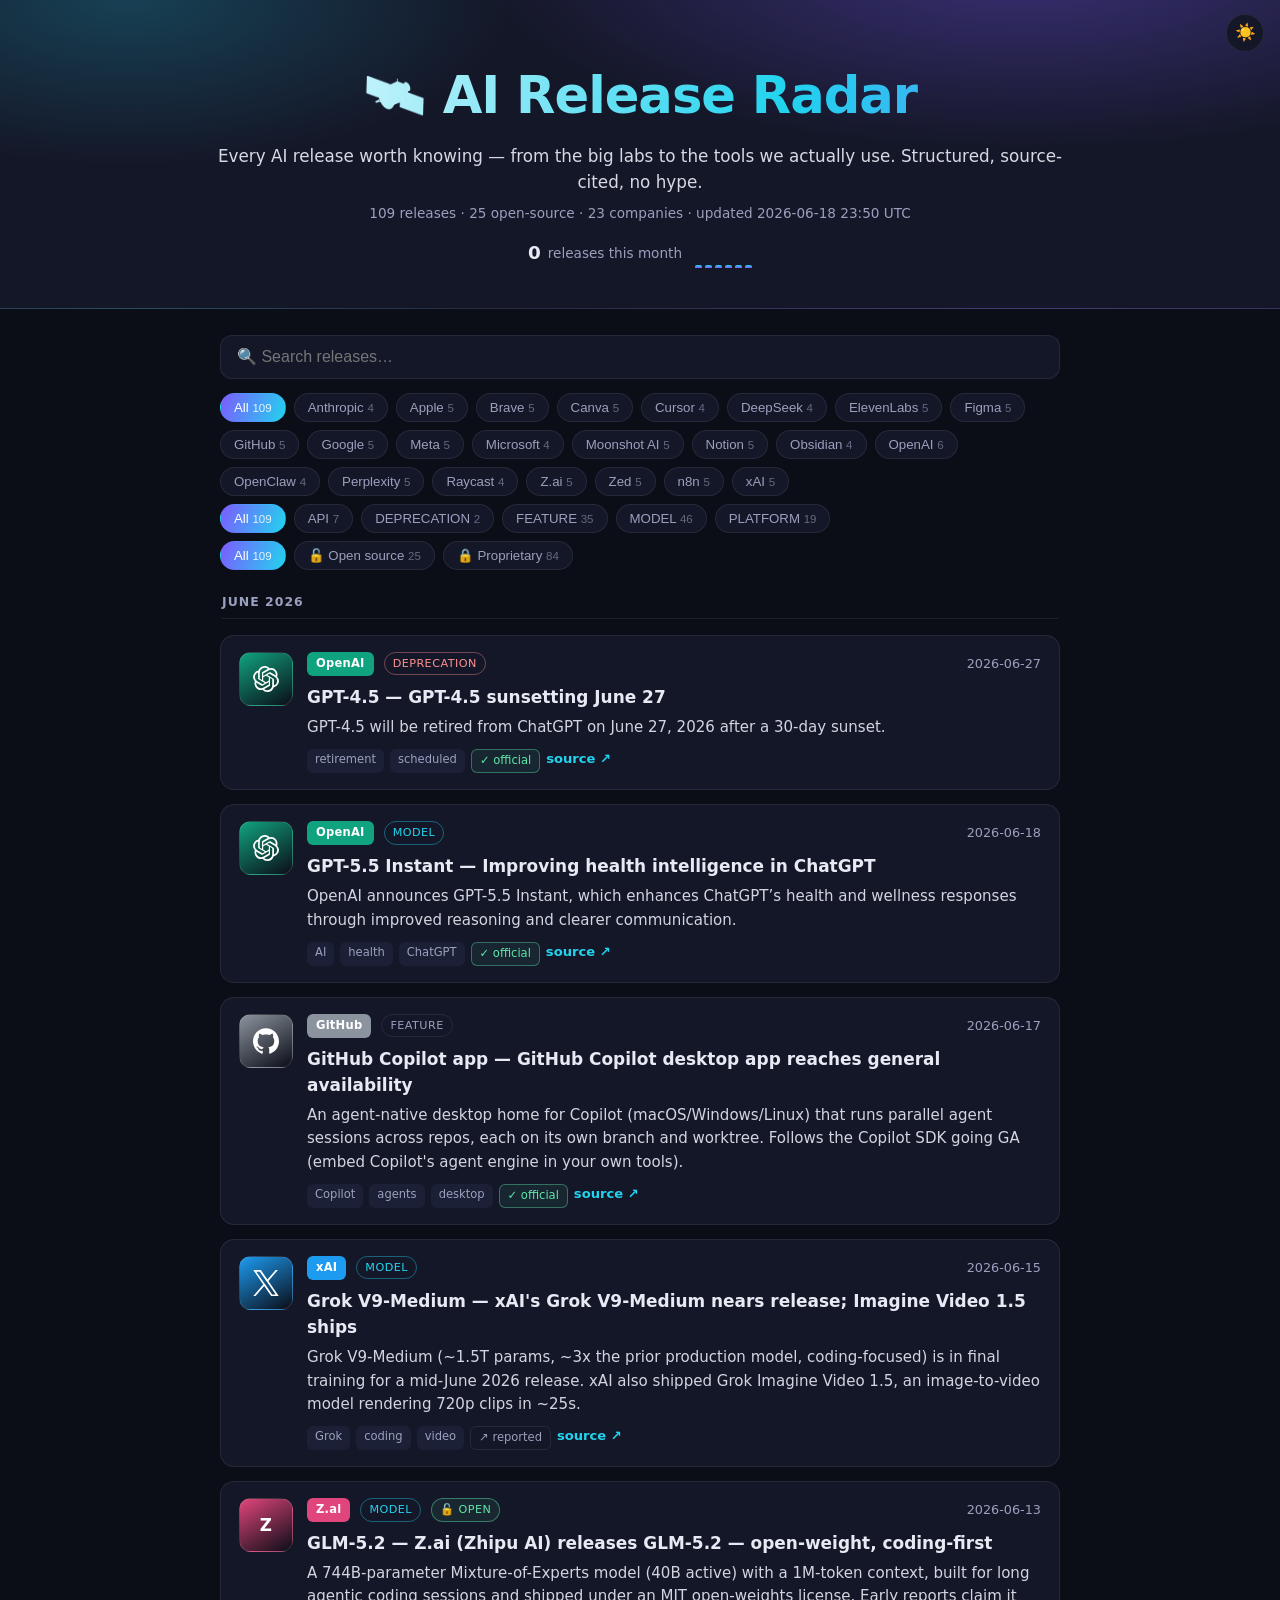
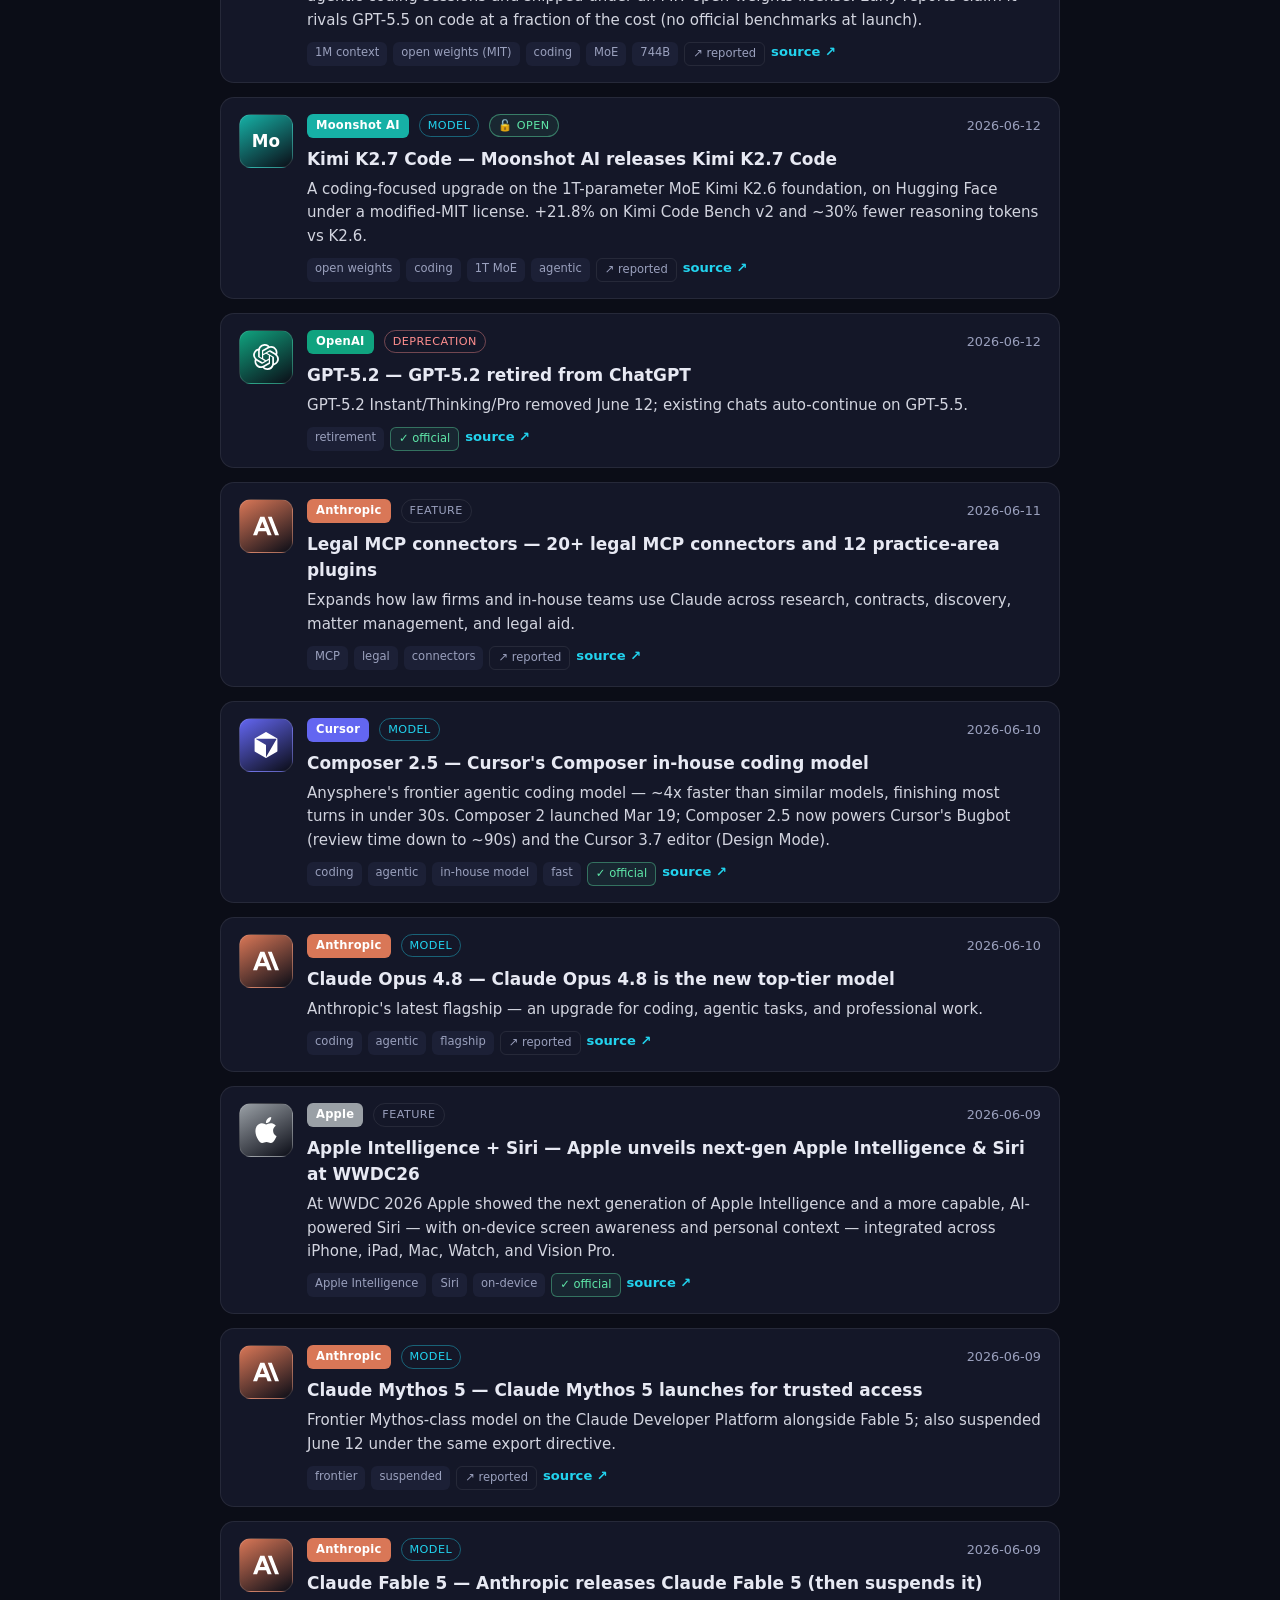
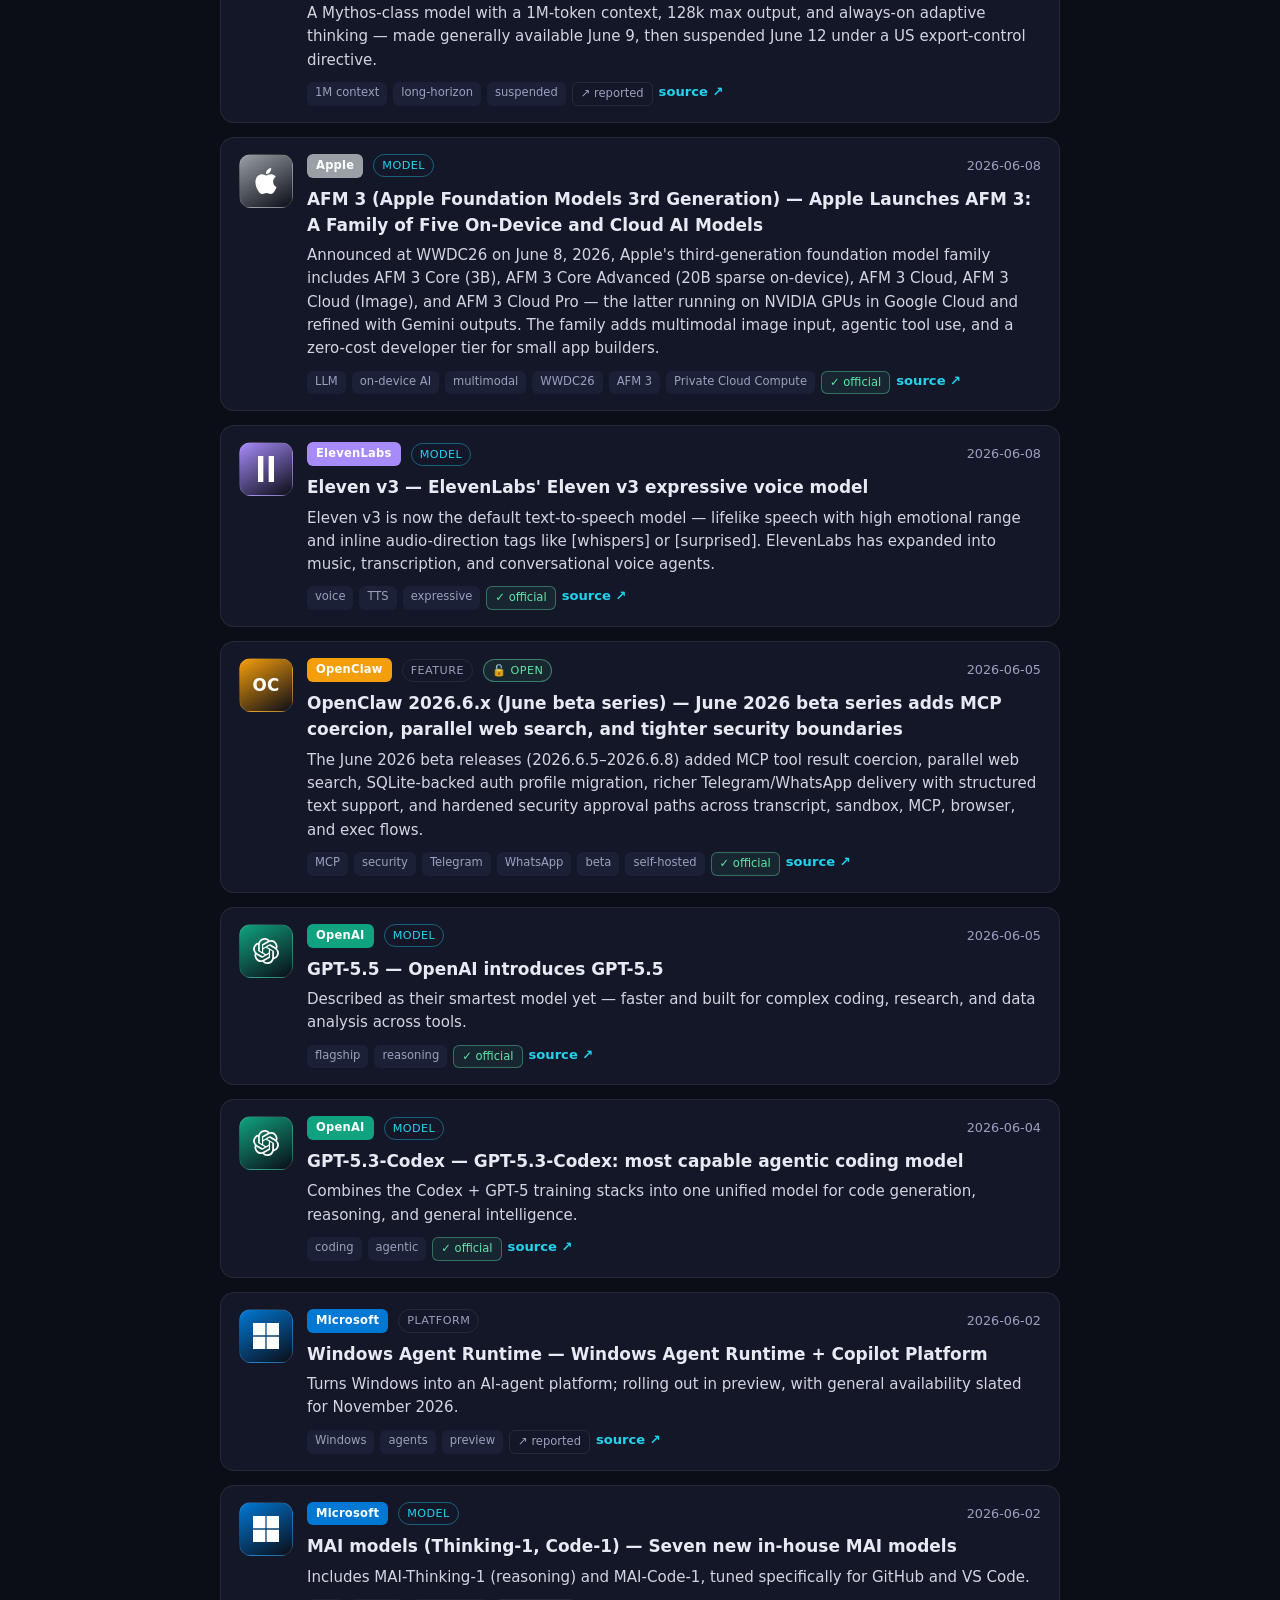
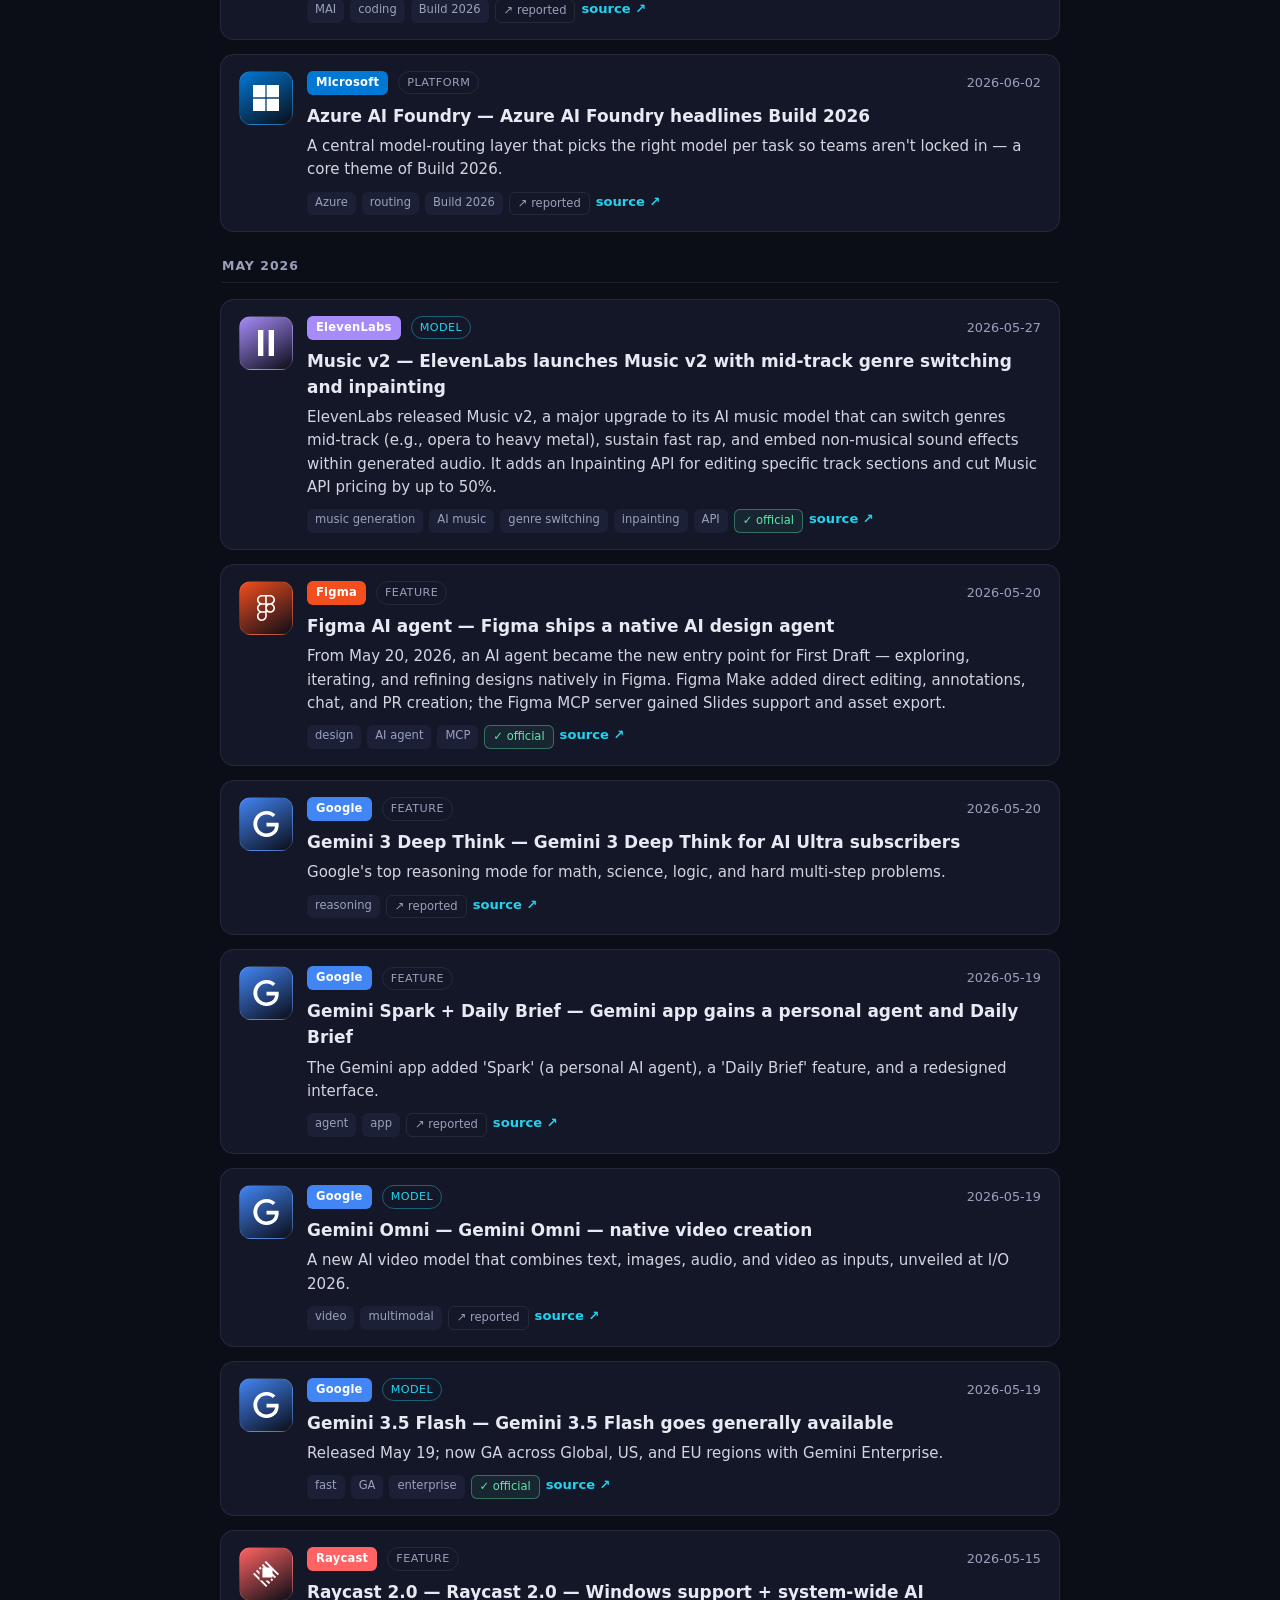
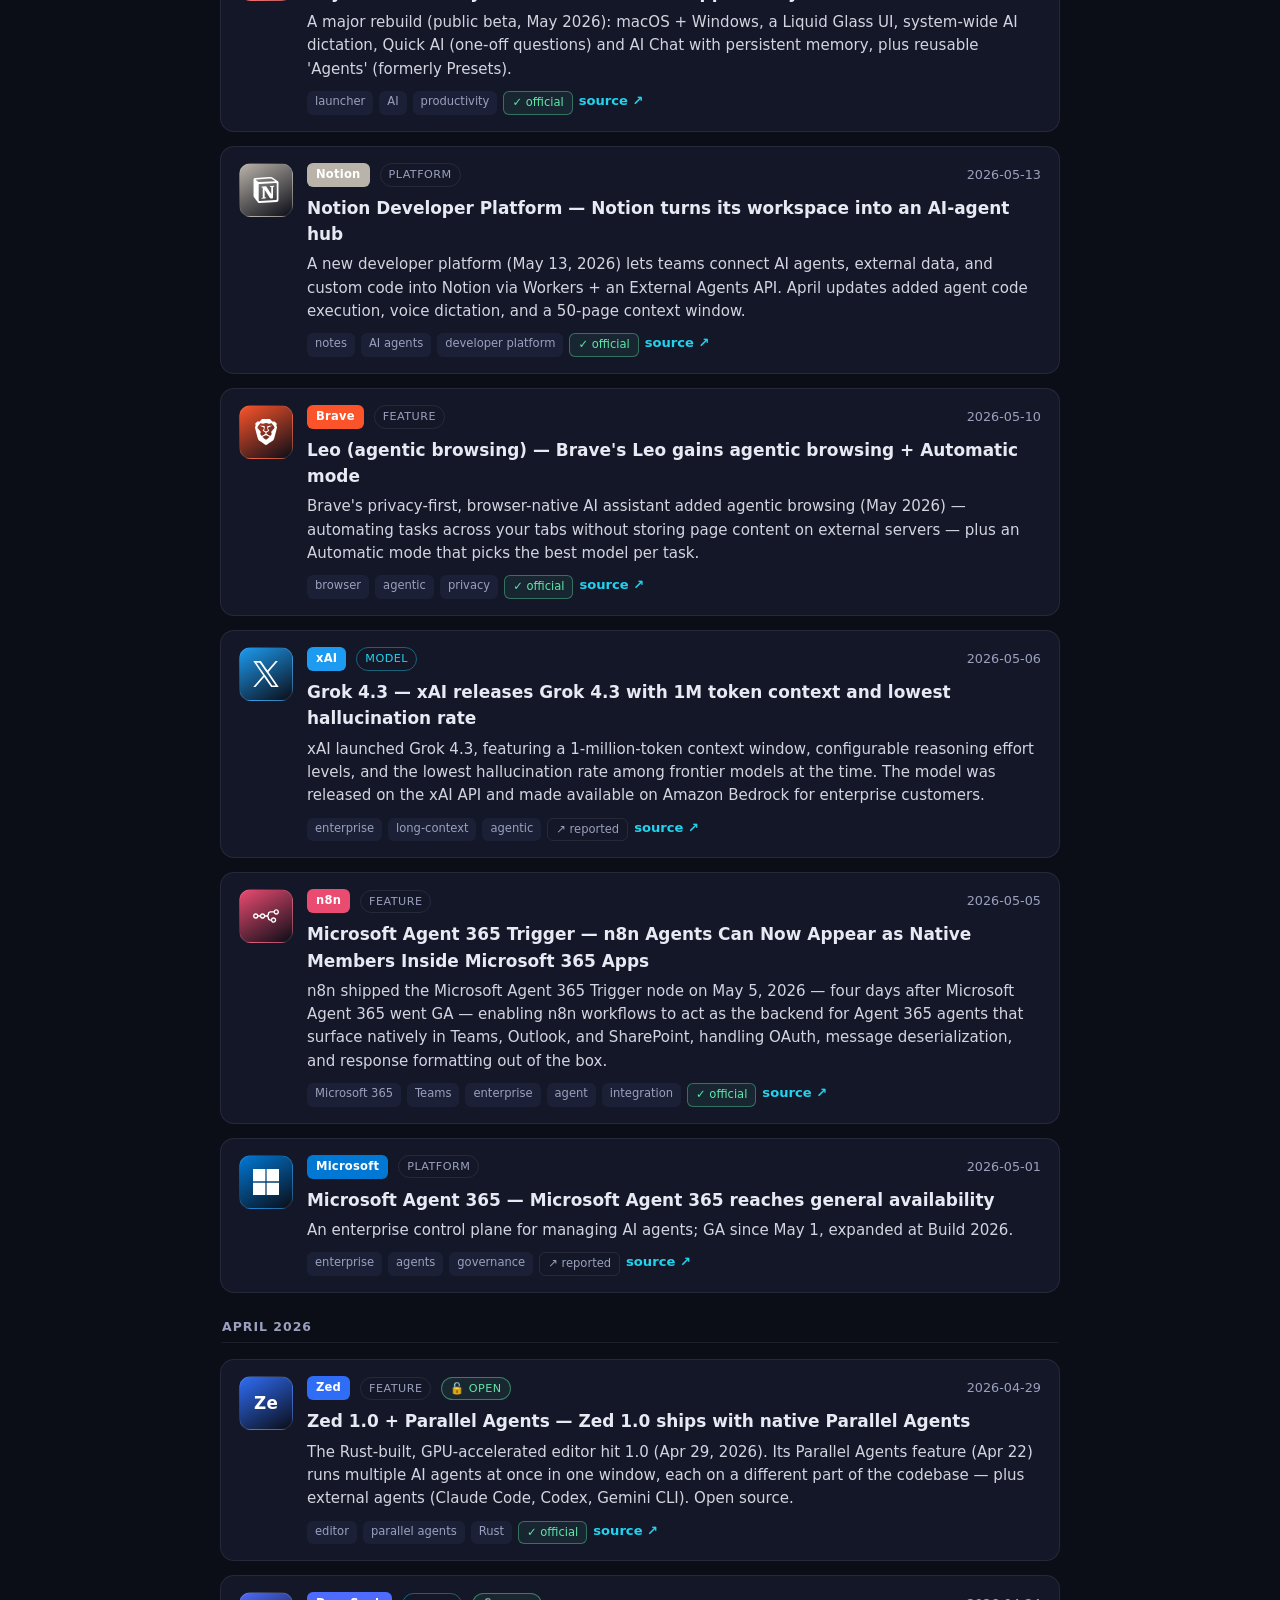
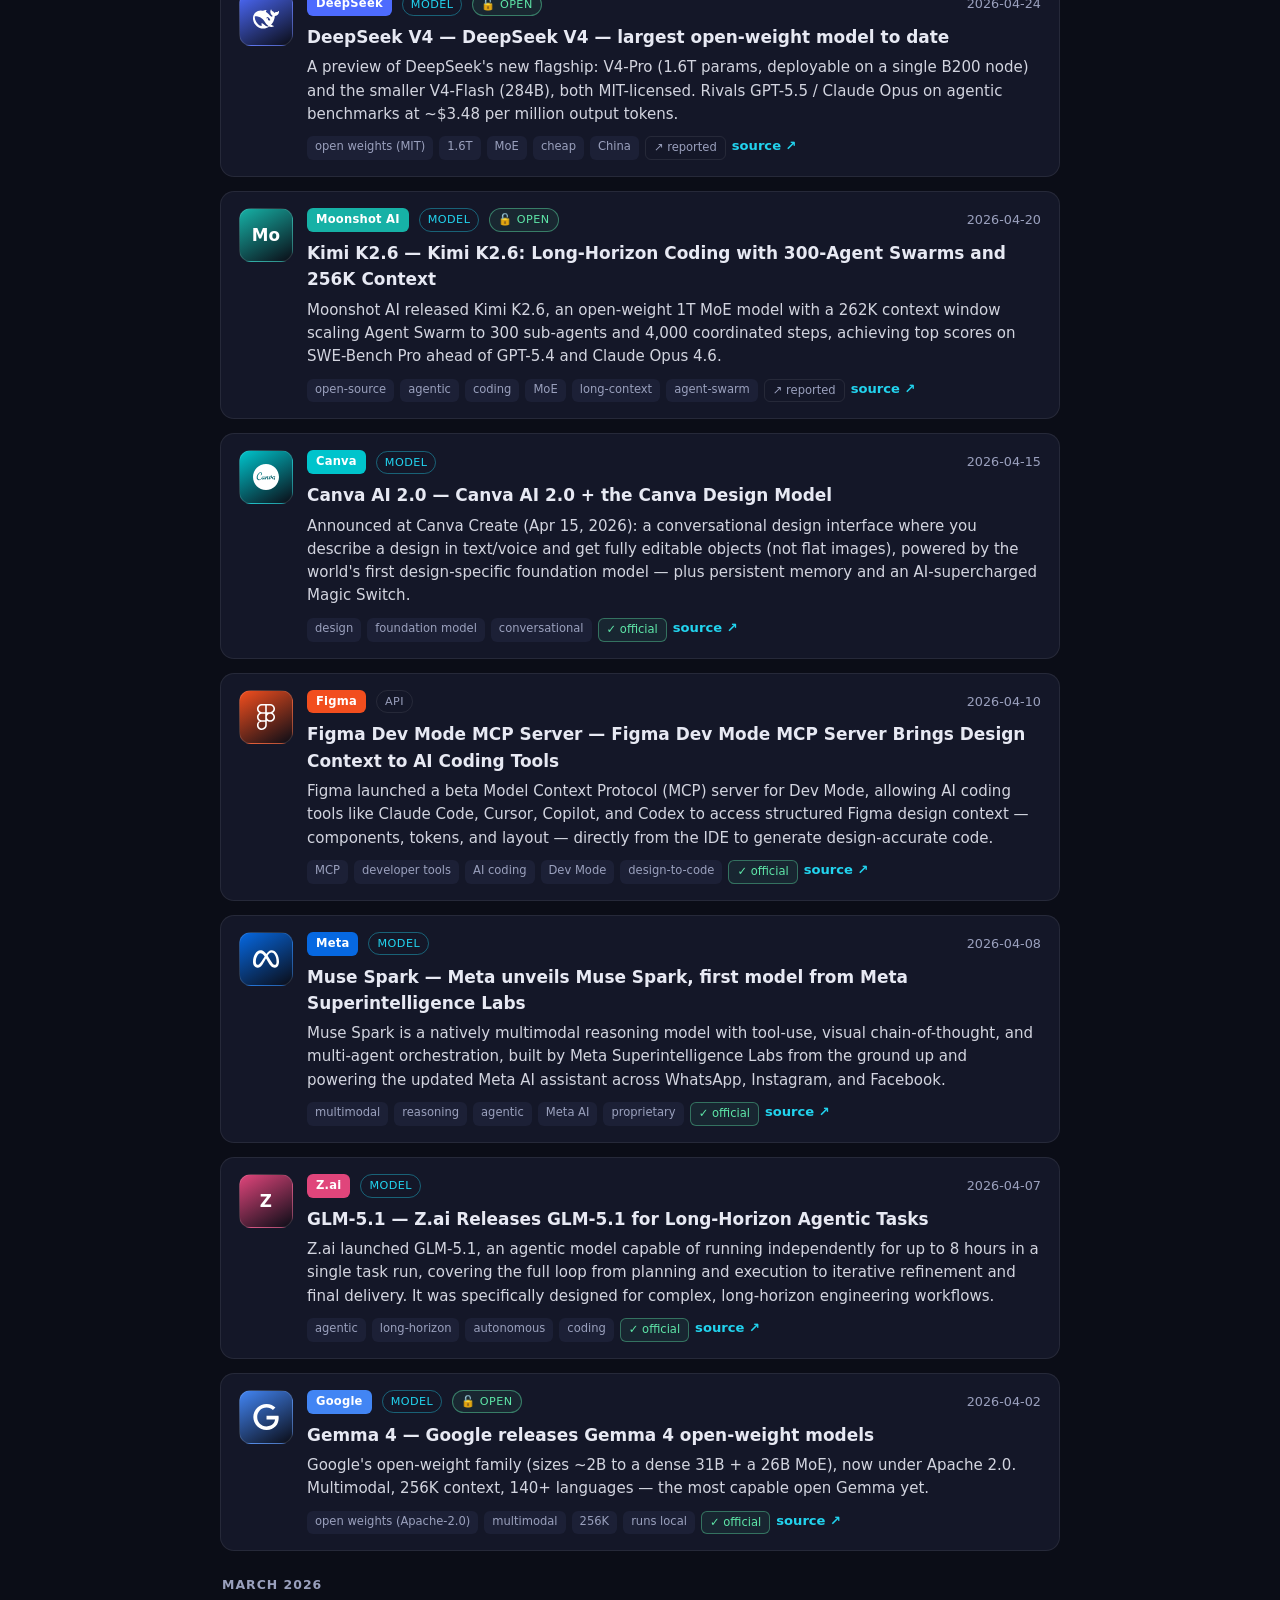
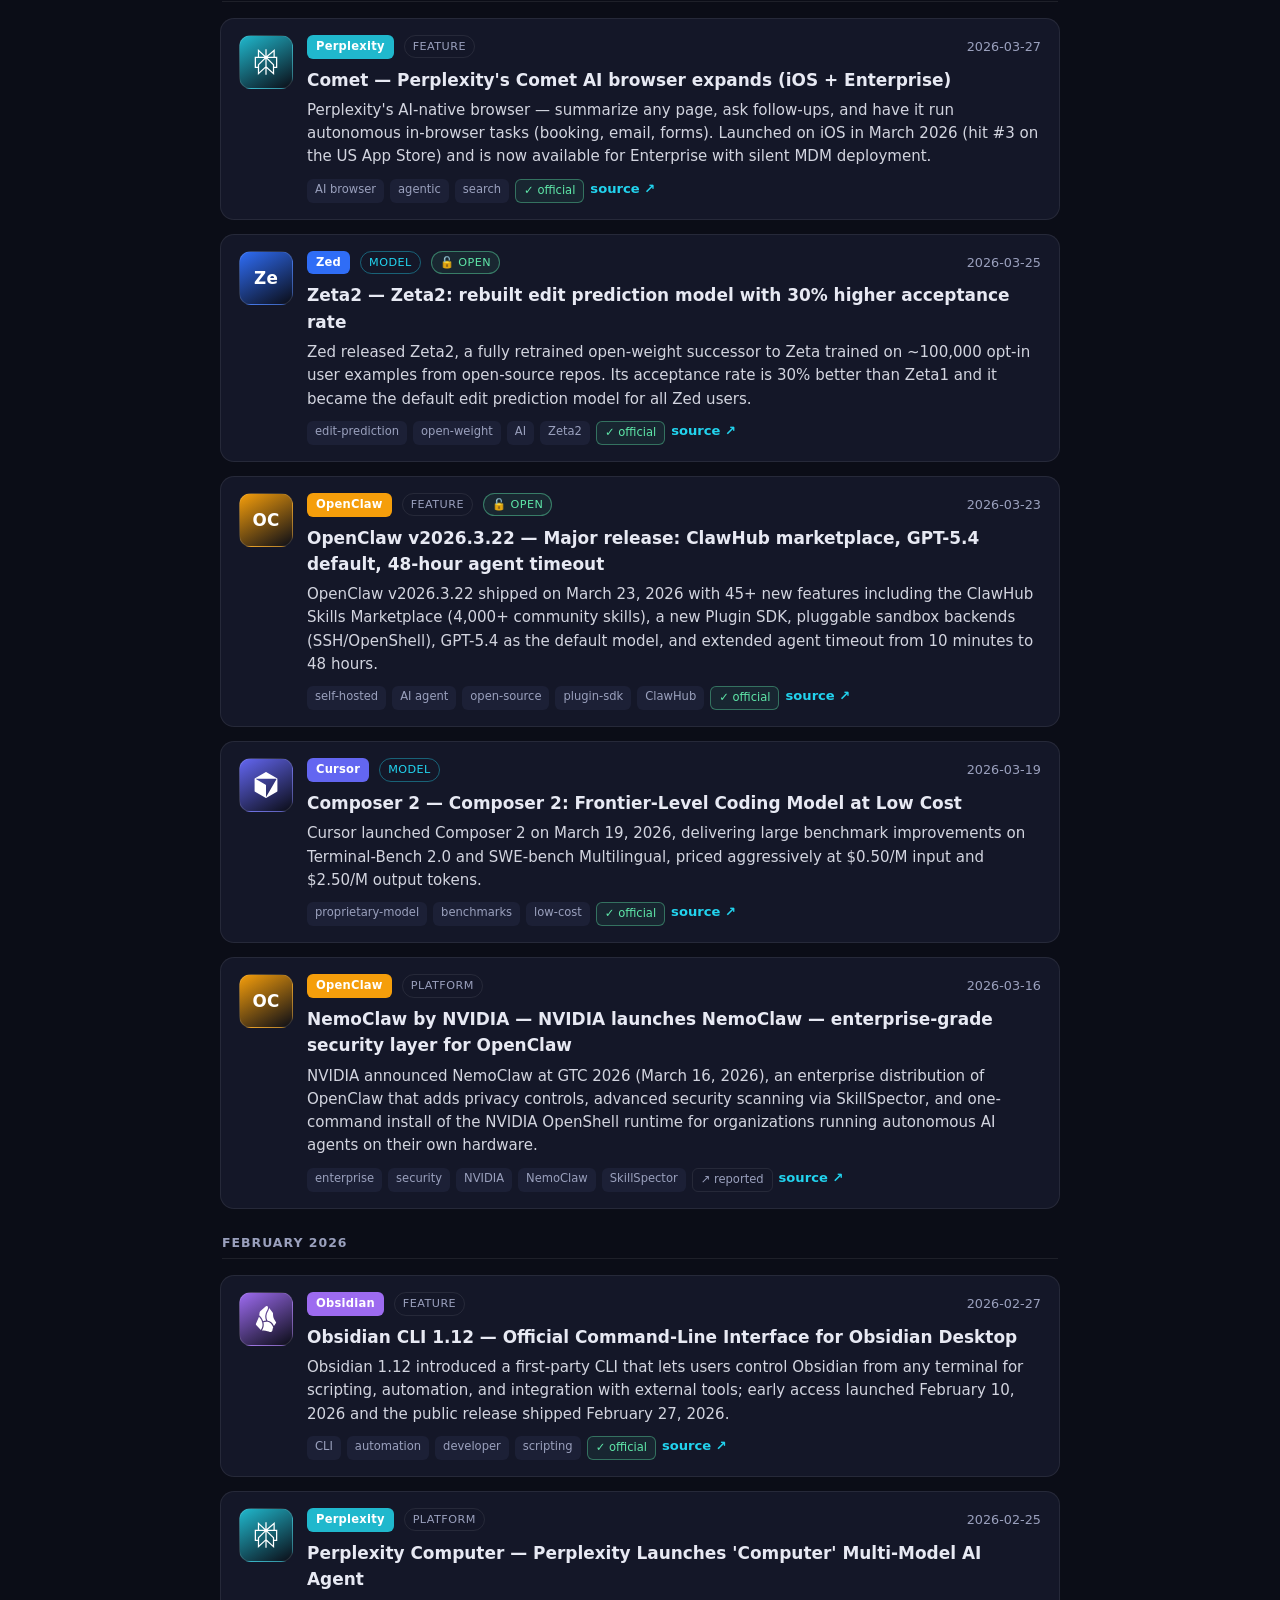
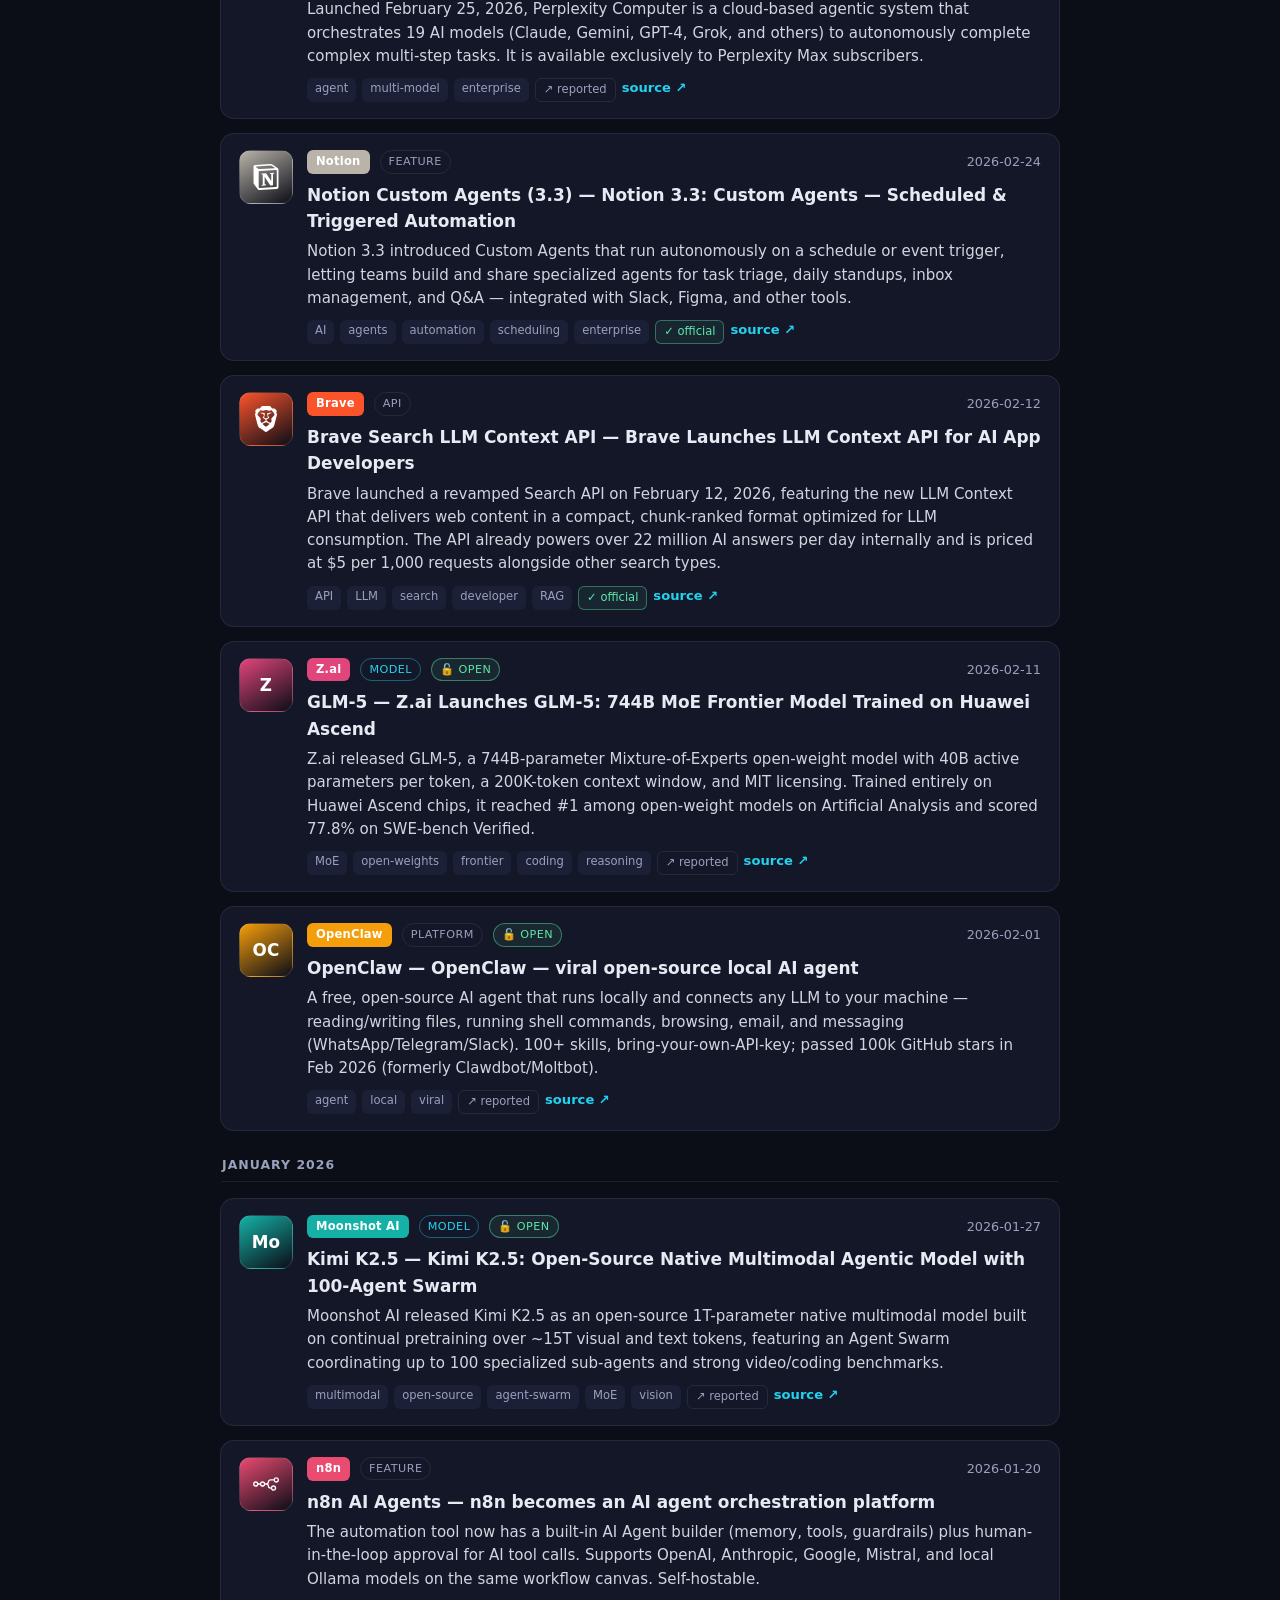
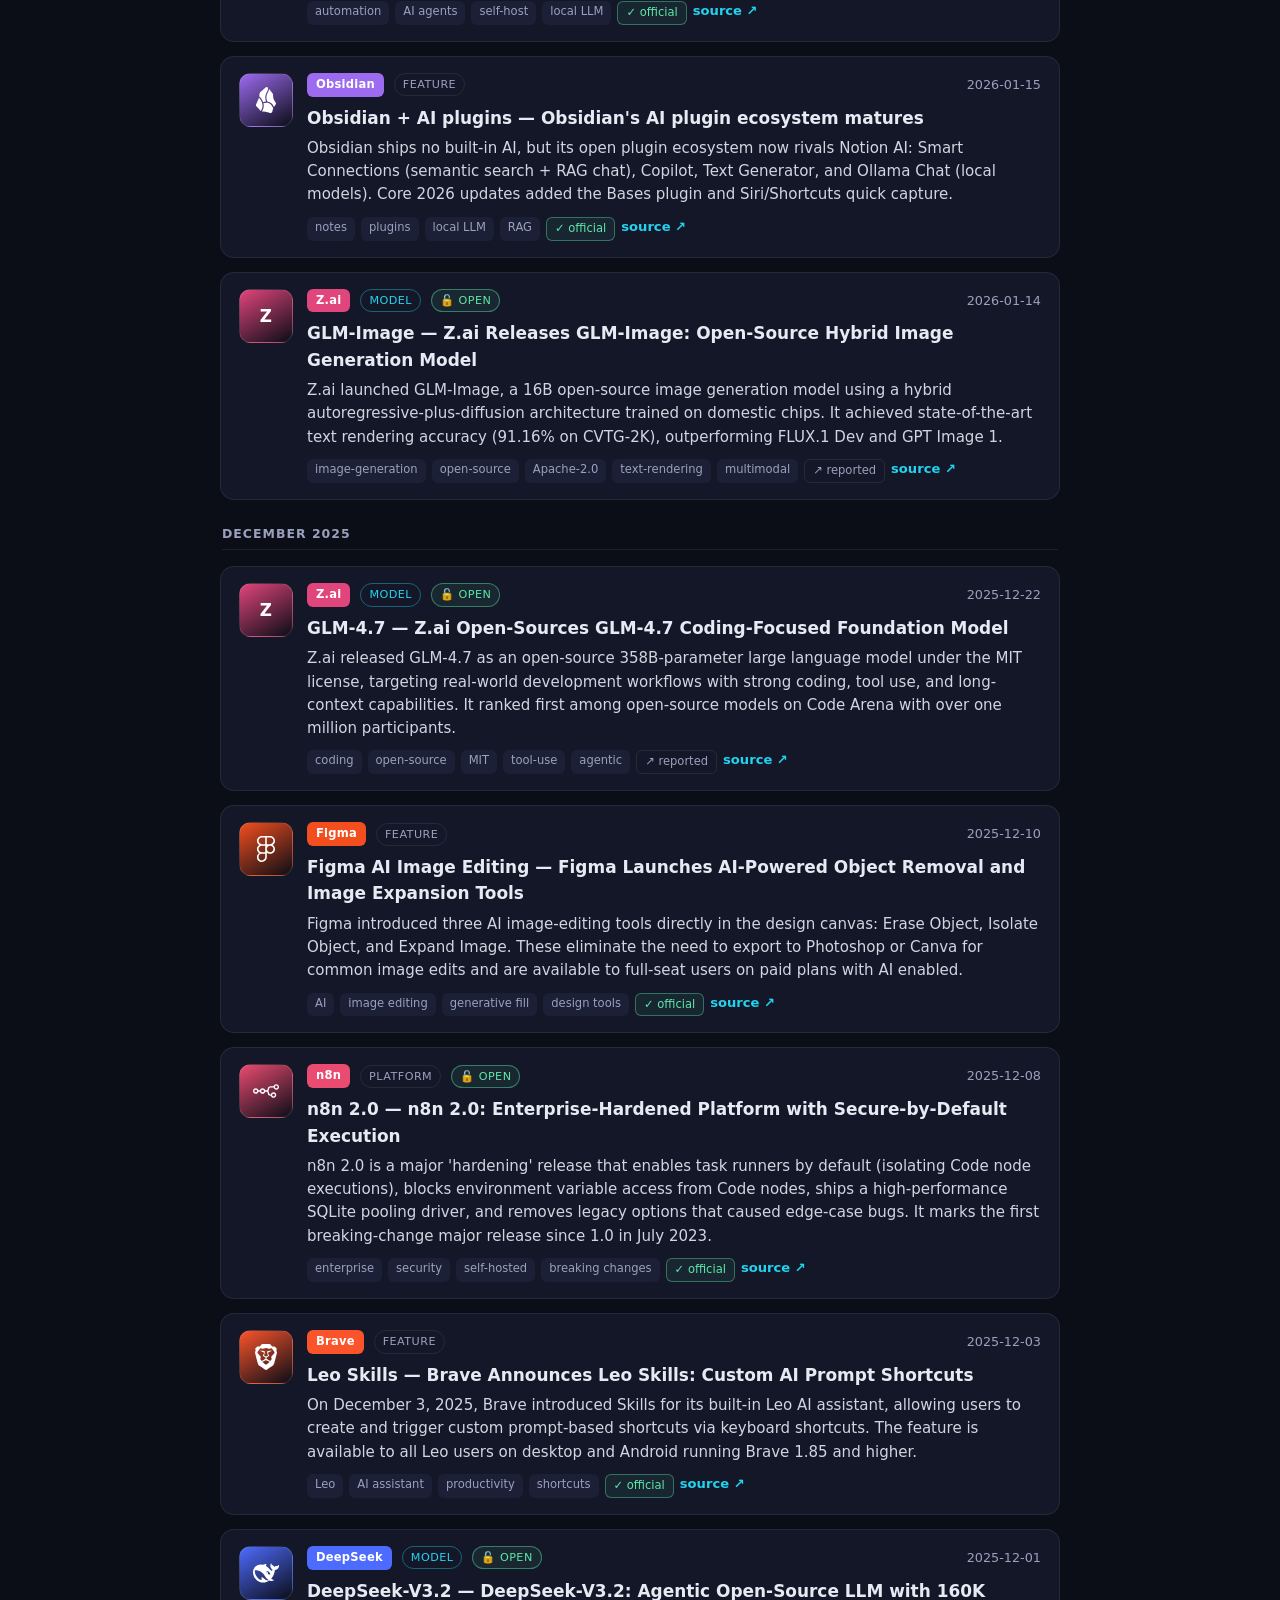
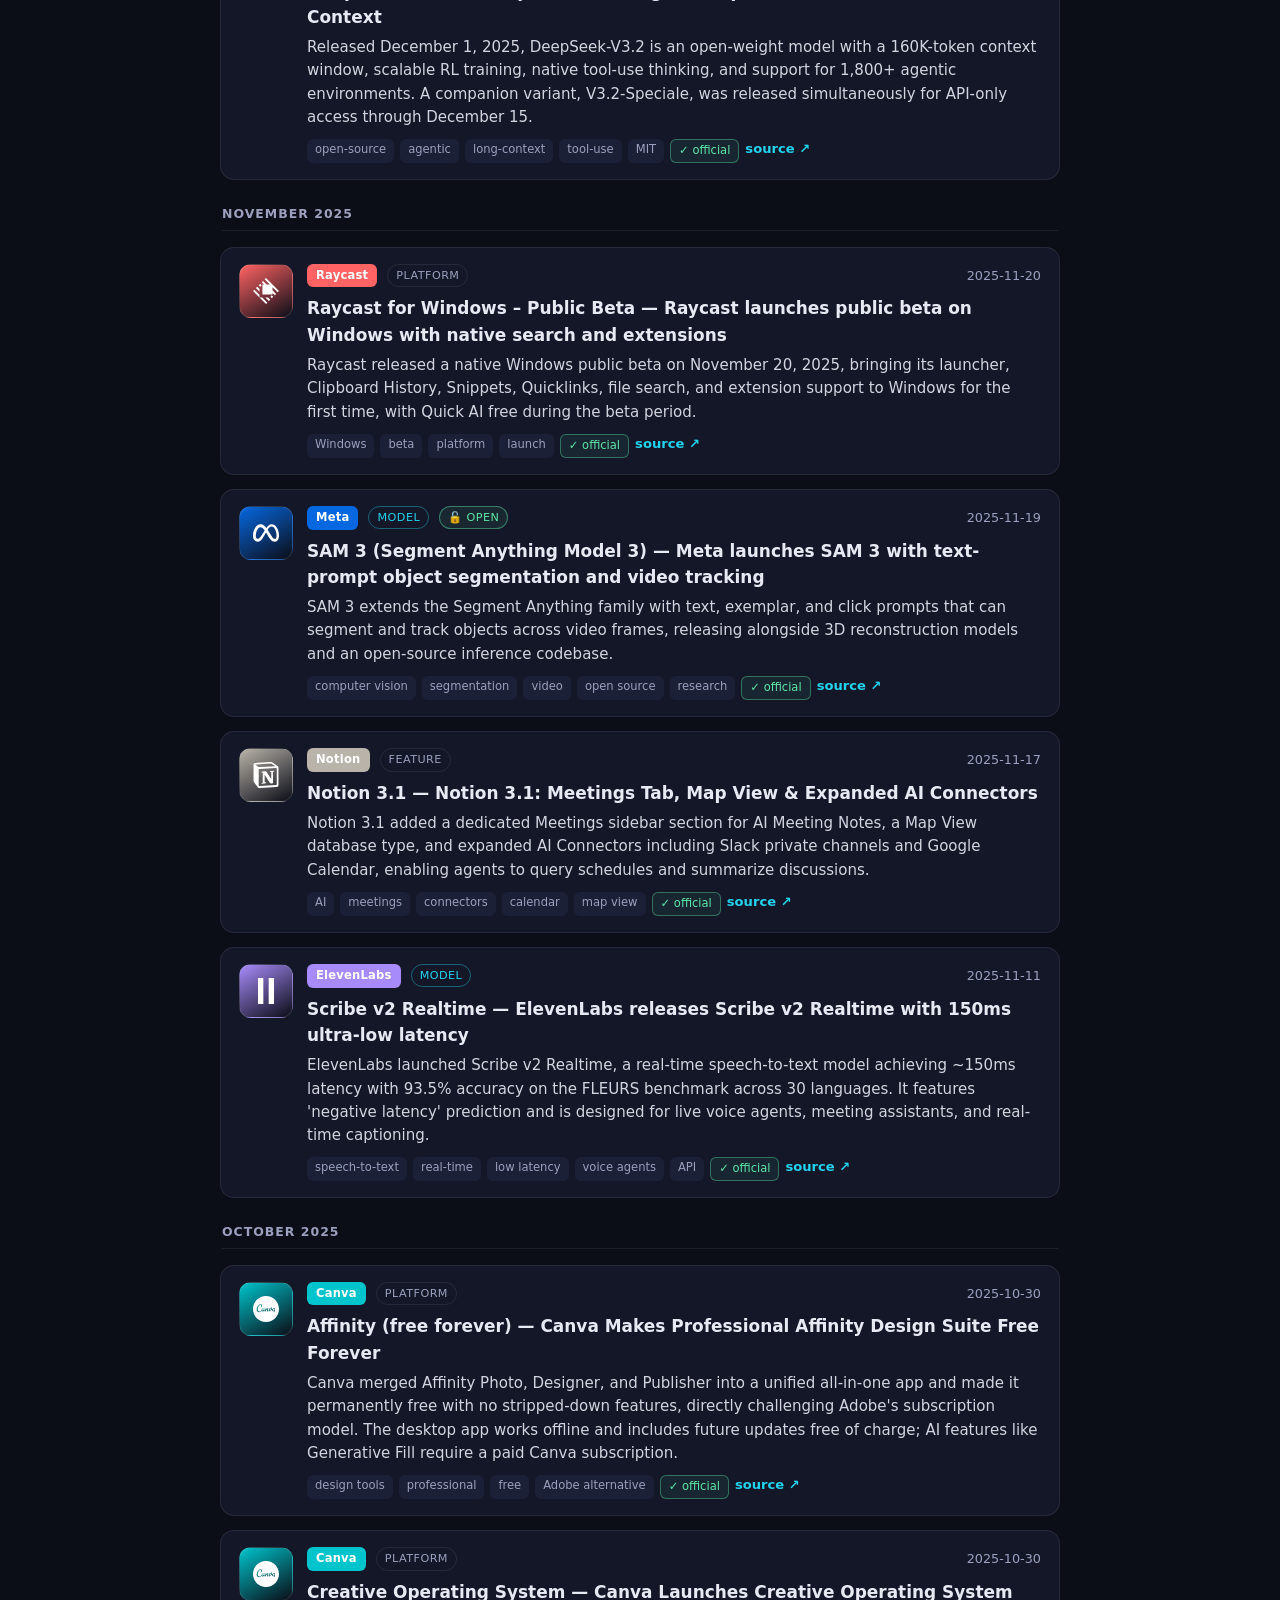
==== index.html @ 55a79f82 "Part 3 (polish): real logos, NEW badge, hero stat+sparkline, light/dark, mobile - Real company logos" ====
<!DOCTYPE html>
<html lang="en">
<head>
  <meta charset="UTF-8" />
  <meta name="viewport" content="width=device-width, initial-scale=1.0" />
  <title>AI Release Radar — every AI release worth knowing</title>
  <meta name="description" content="A structured, source-cited tracker of AI models, tools & apps we follow — from the big labs (Anthropic, OpenAI, Google) to the tools we use (Perplexity, Cursor, and more)." />
  <link rel="stylesheet" href="style.css" />
</head>
<body>
  <button id="theme-toggle" aria-label="Toggle light/dark">🌙</button>

  <header class="hero">
    <div class="hero-inner">
      <h1>🛰️ AI Release&nbsp;Radar</h1>
      <p class="tagline">Every AI release worth knowing — from the big labs to the tools we actually use. Structured, source-cited, no hype.</p>
      <p class="meta" id="meta">Loading…</p>
      <div class="hero-stats" id="hero-stats"></div>
    </div>
  </header>

  <main>
    <section class="controls">
      <input id="search" type="search" placeholder="🔍 Search releases…" autocomplete="off" />
      <div class="filter-row" id="company-filters"></div>
      <div class="filter-row" id="type-filters"></div>
      <div class="filter-row" id="access-filters"></div>
    </section>

    <section id="feed" class="feed"></section>
    <p id="empty" class="empty" hidden>No releases match your filters.</p>
  </main>

  <footer>
    <p>Built by <b>Khoa Nguyen</b>, paired with Claude 💙 · <a class="source" href="rss.xml">📡 RSS</a> · data updates via the radar pipeline</p>
  </footer>

  <script src="app.js"></script>
</body>
</html>
---- style.css ----
:root {
  --bg: #0b0d17;
  --panel: #141728;
  --panel-2: #1c2036;
  --text: #e7e9f3;
  --muted: #9aa0bd;
  --accent: #7c5cff;
  --accent-2: #22d3ee;
  --border: rgba(255, 255, 255, 0.08);
}

* { box-sizing: border-box; }

body {
  margin: 0;
  background: var(--bg);
  color: var(--text);
  font-family: "Inter", system-ui, -apple-system, Segoe UI, Roboto, sans-serif;
  line-height: 1.55;
}

/* ---------- hero ---------- */
.hero {
  background:
    radial-gradient(900px 300px at 80% -10%, rgba(124, 92, 255, 0.35), transparent 60%),
    radial-gradient(700px 300px at 10% 0%, rgba(34, 211, 238, 0.22), transparent 55%),
    var(--panel);
  border-bottom: 1px solid var(--border);
  padding: 56px 20px 40px;
  text-align: center;
}
.hero-inner { max-width: 880px; margin: 0 auto; }
.hero h1 {
  margin: 0 0 8px;
  font-size: clamp(2.1rem, 5vw, 3.2rem);
  font-weight: 800;
  letter-spacing: -0.02em;
  background: linear-gradient(100deg, #fff, var(--accent-2), var(--accent), #fff);
  background-size: 200% auto;
  -webkit-background-clip: text; background-clip: text; -webkit-text-fill-color: transparent;
  animation: sheen 6s linear infinite;
}
@keyframes sheen { to { background-position: 200% center; } }
.tagline { color: var(--text); font-size: 1.05rem; margin: 0 0 6px; opacity: 0.92; }
.meta { color: var(--muted); font-size: 0.85rem; margin: 8px 0 0; }

main { max-width: 880px; margin: 0 auto; padding: 26px 20px 60px; }

/* ---------- controls ---------- */
.controls { margin-bottom: 22px; }
#search {
  width: 100%;
  padding: 12px 16px;
  background: var(--panel);
  border: 1px solid var(--border);
  border-radius: 12px;
  color: var(--text);
  font-size: 1rem;
  margin-bottom: 14px;
}
#search:focus { outline: none; border-color: var(--accent); }
.filter-row { display: flex; flex-wrap: wrap; gap: 8px; margin-bottom: 8px; }

.chip {
  padding: 6px 13px;
  border-radius: 999px;
  border: 1px solid var(--border);
  background: var(--panel);
  color: var(--muted);
  font-size: 0.83rem;
  cursor: pointer;
  transition: all 0.15s ease;
  user-select: none;
}
.chip:hover { color: var(--text); border-color: var(--accent); }
.chip.active { background: linear-gradient(110deg, var(--accent), var(--accent-2)); color: #fff; border-color: transparent; }
.chip .cc { opacity: 0.6; font-size: 0.72rem; font-variant-numeric: tabular-nums; }
.chip.active .cc { opacity: 0.85; }

/* month timeline headers */
.month-header {
  font-size: 0.78rem;
  font-weight: 700;
  text-transform: uppercase;
  letter-spacing: 0.08em;
  color: var(--muted);
  margin: 10px 2px 2px;
  padding-bottom: 6px;
  border-bottom: 1px solid var(--border);
}
.month-header:first-child { margin-top: 0; }

/* ---------- feed ---------- */
.feed { display: flex; flex-direction: column; gap: 14px; }
.card {
  display: flex;
  gap: 14px;
  align-items: flex-start;
  background: var(--panel);
  border: 1px solid var(--border);
  border-radius: 14px;
  padding: 16px 18px;
  transition: transform 0.18s ease, border-color 0.18s ease;
  animation: rise 0.4s ease both;
}
.card:hover { transform: translateY(-2px); border-color: rgba(124, 92, 255, 0.5); }
@keyframes rise { from { opacity: 0; transform: translateY(10px); } to { opacity: 1; transform: none; } }

/* branded thumbnail tile (monogram by default; real image layered on top) */
.thumb {
  position: relative;
  flex: 0 0 54px;
  width: 54px;
  height: 54px;
  border-radius: 12px;
  overflow: hidden;
  display: flex;
  align-items: center;
  justify-content: center;
  background: linear-gradient(150deg, var(--c, var(--accent)), #0b0d17);
  border: 1px solid rgba(255, 255, 255, 0.12);
}
.thumb .mono { color: #fff; font-weight: 800; font-size: 1.05rem; letter-spacing: 0.01em; }
.thumb .logo {
  position: absolute; inset: 0; background: #fff;
  -webkit-mask-repeat: no-repeat; mask-repeat: no-repeat;
  -webkit-mask-position: center; mask-position: center;
  -webkit-mask-size: 50%; mask-size: 50%;
}
.thumb img { position: absolute; inset: 0; width: 100%; height: 100%; object-fit: contain; background: #fff; padding: 6px; }
.card-body { flex: 1; min-width: 0; }

.card-top { display: flex; align-items: center; gap: 10px; flex-wrap: wrap; margin-bottom: 8px; }
.badge {
  font-size: 0.72rem; font-weight: 700; padding: 3px 9px; border-radius: 6px;
  color: #fff; letter-spacing: 0.02em;
}
.type-pill {
  font-size: 0.7rem; padding: 2px 8px; border-radius: 999px;
  border: 1px solid var(--border); color: var(--muted); text-transform: uppercase; letter-spacing: 0.04em;
}
.type-deprecation { color: #ff8f8f; border-color: rgba(255, 143, 143, 0.4); }
.type-model { color: var(--accent-2); border-color: rgba(34, 211, 238, 0.4); }
.os-pill { color: #5ee6a8; border-color: rgba(94, 230, 168, 0.45); background: rgba(94, 230, 168, 0.08); }
.date { margin-left: auto; color: var(--muted); font-size: 0.8rem; font-variant-numeric: tabular-nums; }

.card h3 { margin: 2px 0 6px; font-size: 1.06rem; }
.card p { margin: 0 0 10px; color: var(--text); opacity: 0.9; font-size: 0.94rem; }
.tags { display: flex; flex-wrap: wrap; gap: 6px; }
.tag { font-size: 0.72rem; color: var(--muted); background: var(--panel-2); padding: 2px 8px; border-radius: 6px; }
.trust { font-size: 0.72rem; padding: 2px 8px; border-radius: 6px; border: 1px solid var(--border); cursor: help; }
.trust.official { color: #5ee6a8; border-color: rgba(94, 230, 168, 0.4); background: rgba(94, 230, 168, 0.07); }
.trust.reported { color: var(--muted); }
.source { color: var(--accent-2); text-decoration: none; font-size: 0.82rem; font-weight: 600; }
.source:hover { text-decoration: underline; }

.empty { text-align: center; color: var(--muted); padding: 40px; }

footer { border-top: 1px solid var(--border); padding: 24px 20px; text-align: center; color: var(--muted); font-size: 0.85rem; }

/* NEW badge */
.new-badge {
  font-size: 0.66rem; font-weight: 800; letter-spacing: 0.03em; color: #fff;
  padding: 2px 7px; border-radius: 999px;
  background: linear-gradient(110deg, #ff7eb3, #ff6a88);
}

/* hero stat + sparkline */
.hero-stats { margin-top: 14px; color: var(--muted); font-size: 0.85rem; display: inline-flex; align-items: center; gap: 7px; }
.hero-stats .stat-num { color: var(--text); font-weight: 800; font-size: 1.15rem; }
.spark { display: inline-flex; align-items: flex-end; gap: 3px; height: 30px; margin-left: 6px; }
.spark .bar { width: 7px; border-radius: 2px 2px 0 0; background: linear-gradient(var(--accent-2), var(--accent)); }

/* theme toggle */
#theme-toggle {
  position: fixed; top: 14px; right: 16px; z-index: 50;
  width: 38px; height: 38px; border-radius: 50%;
  border: 1px solid var(--border); background: var(--panel); color: var(--text);
  font-size: 1.05rem; line-height: 1; cursor: pointer; transition: border-color 0.15s ease;
}
#theme-toggle:hover { border-color: var(--accent); }

/* light theme */
body.light {
  --bg: #f5f7fc;
  --panel: #ffffff;
  --panel-2: #eef1f8;
  --text: #1a1d2b;
  --muted: #5b6276;
  --border: rgba(0, 0, 0, 0.10);
}
body.light .tag { background: #eef1f8; }

/* mobile polish */
@media (max-width: 560px) {
  .hero { padding: 42px 16px 26px; }
  main { padding: 18px 14px 50px; }
  .card { padding: 13px 14px; gap: 11px; }
  .thumb { flex: 0 0 46px; width: 46px; height: 46px; }
  .card h3 { font-size: 1rem; }
  .card p { font-size: 0.9rem; }
  #theme-toggle { top: 10px; right: 10px; width: 34px; height: 34px; }
  .hero-stats { font-size: 0.8rem; }
}
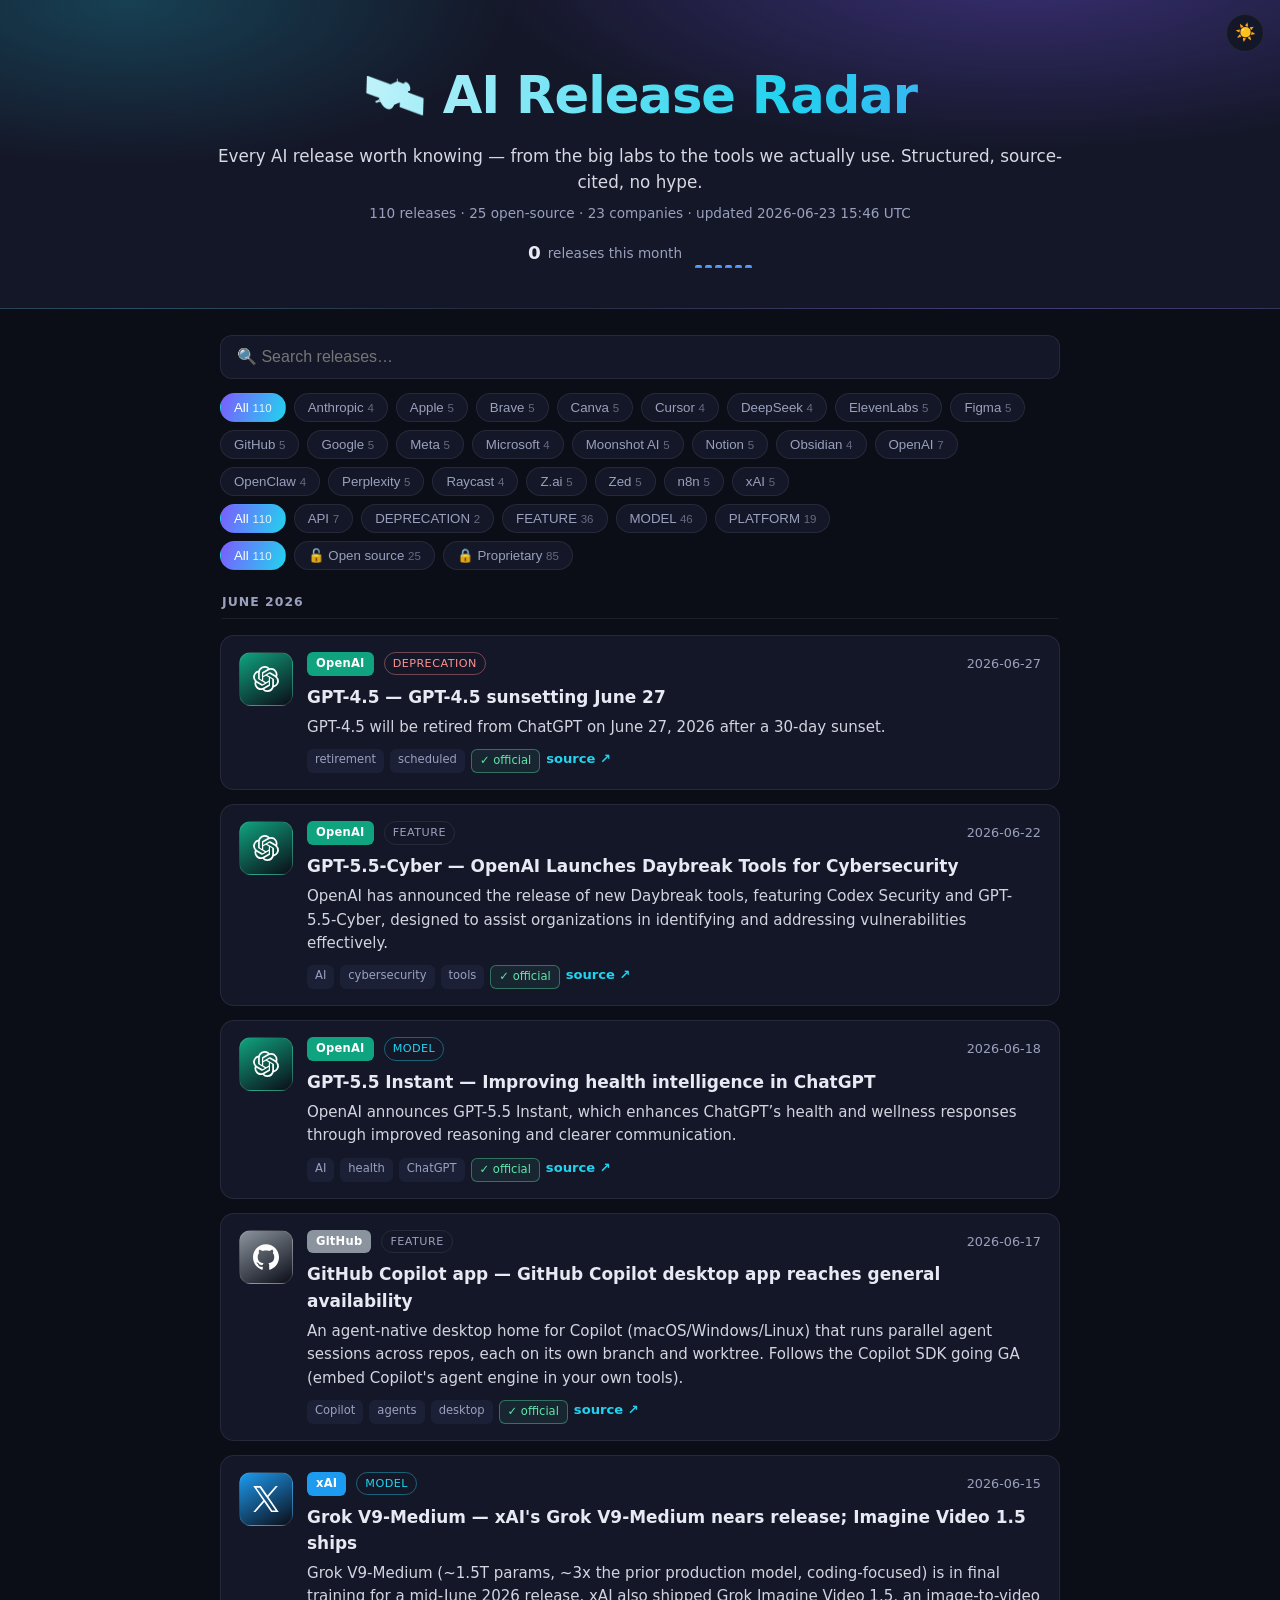
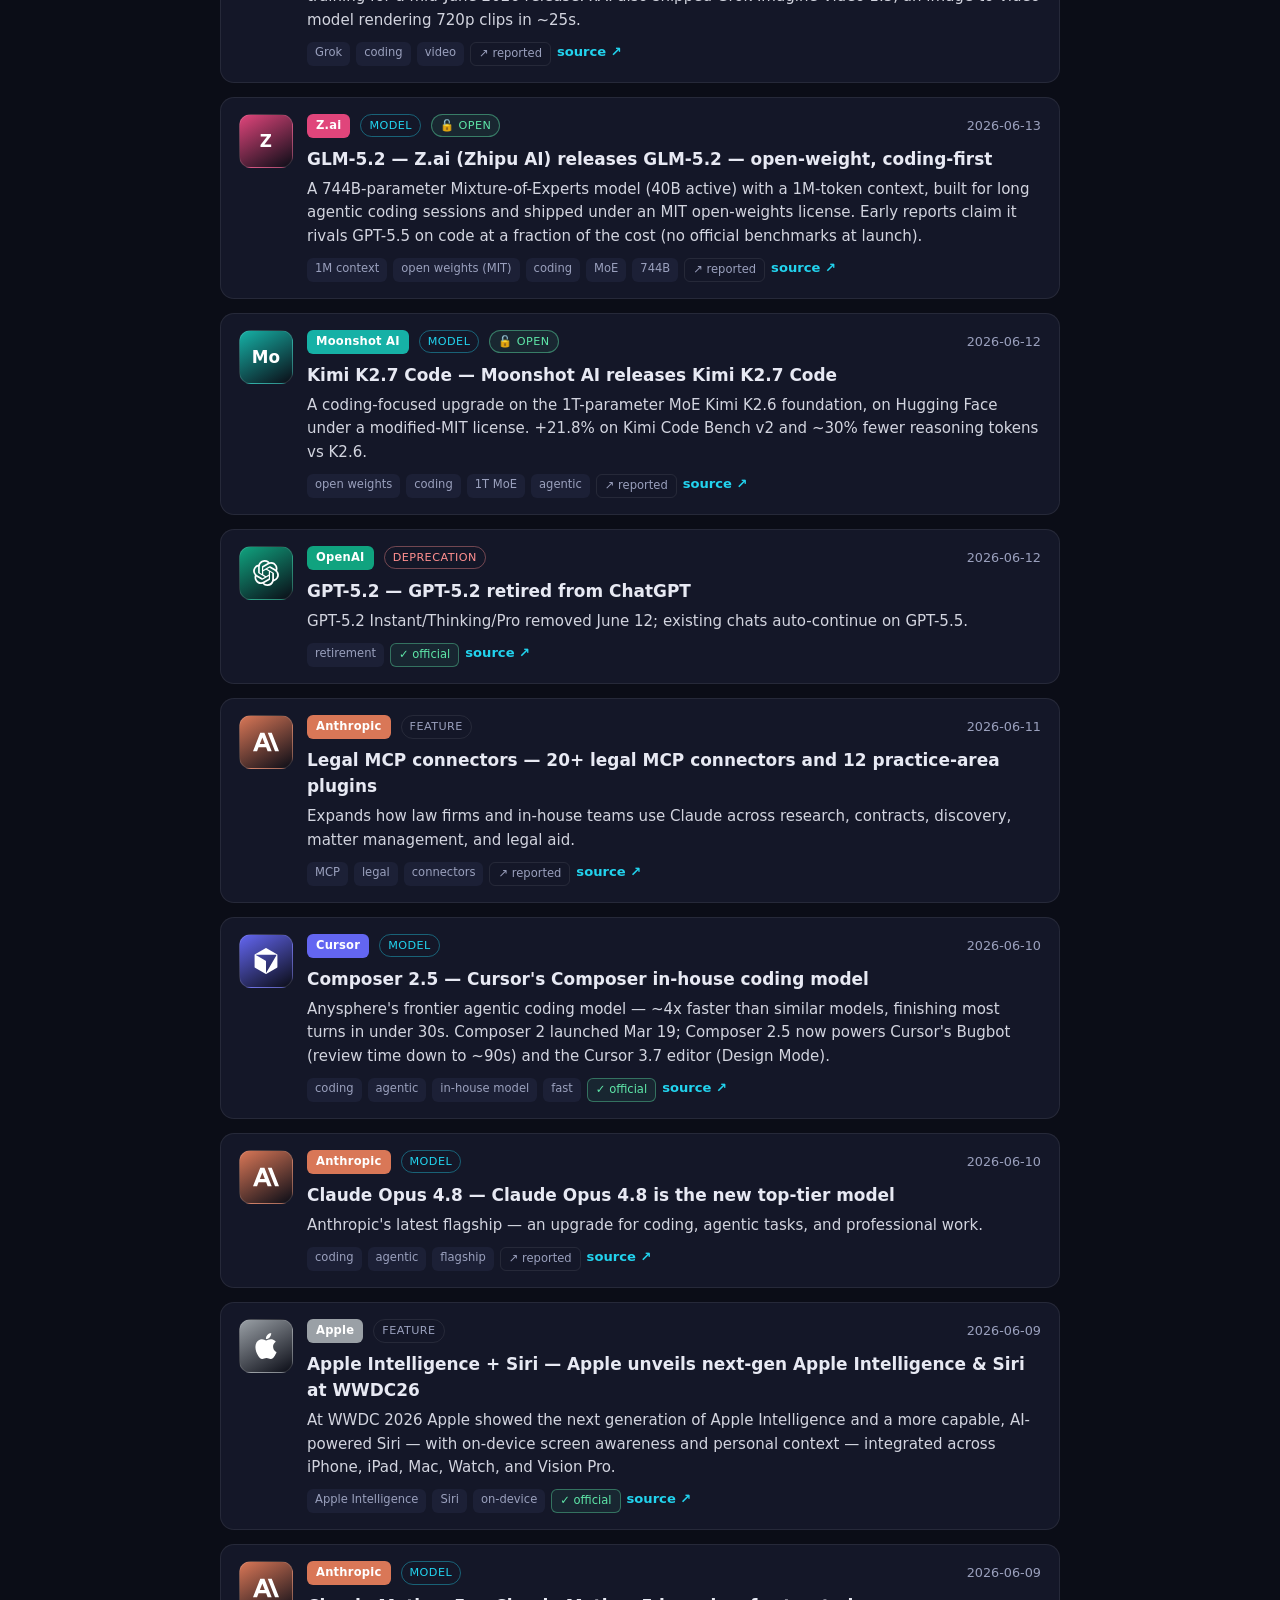
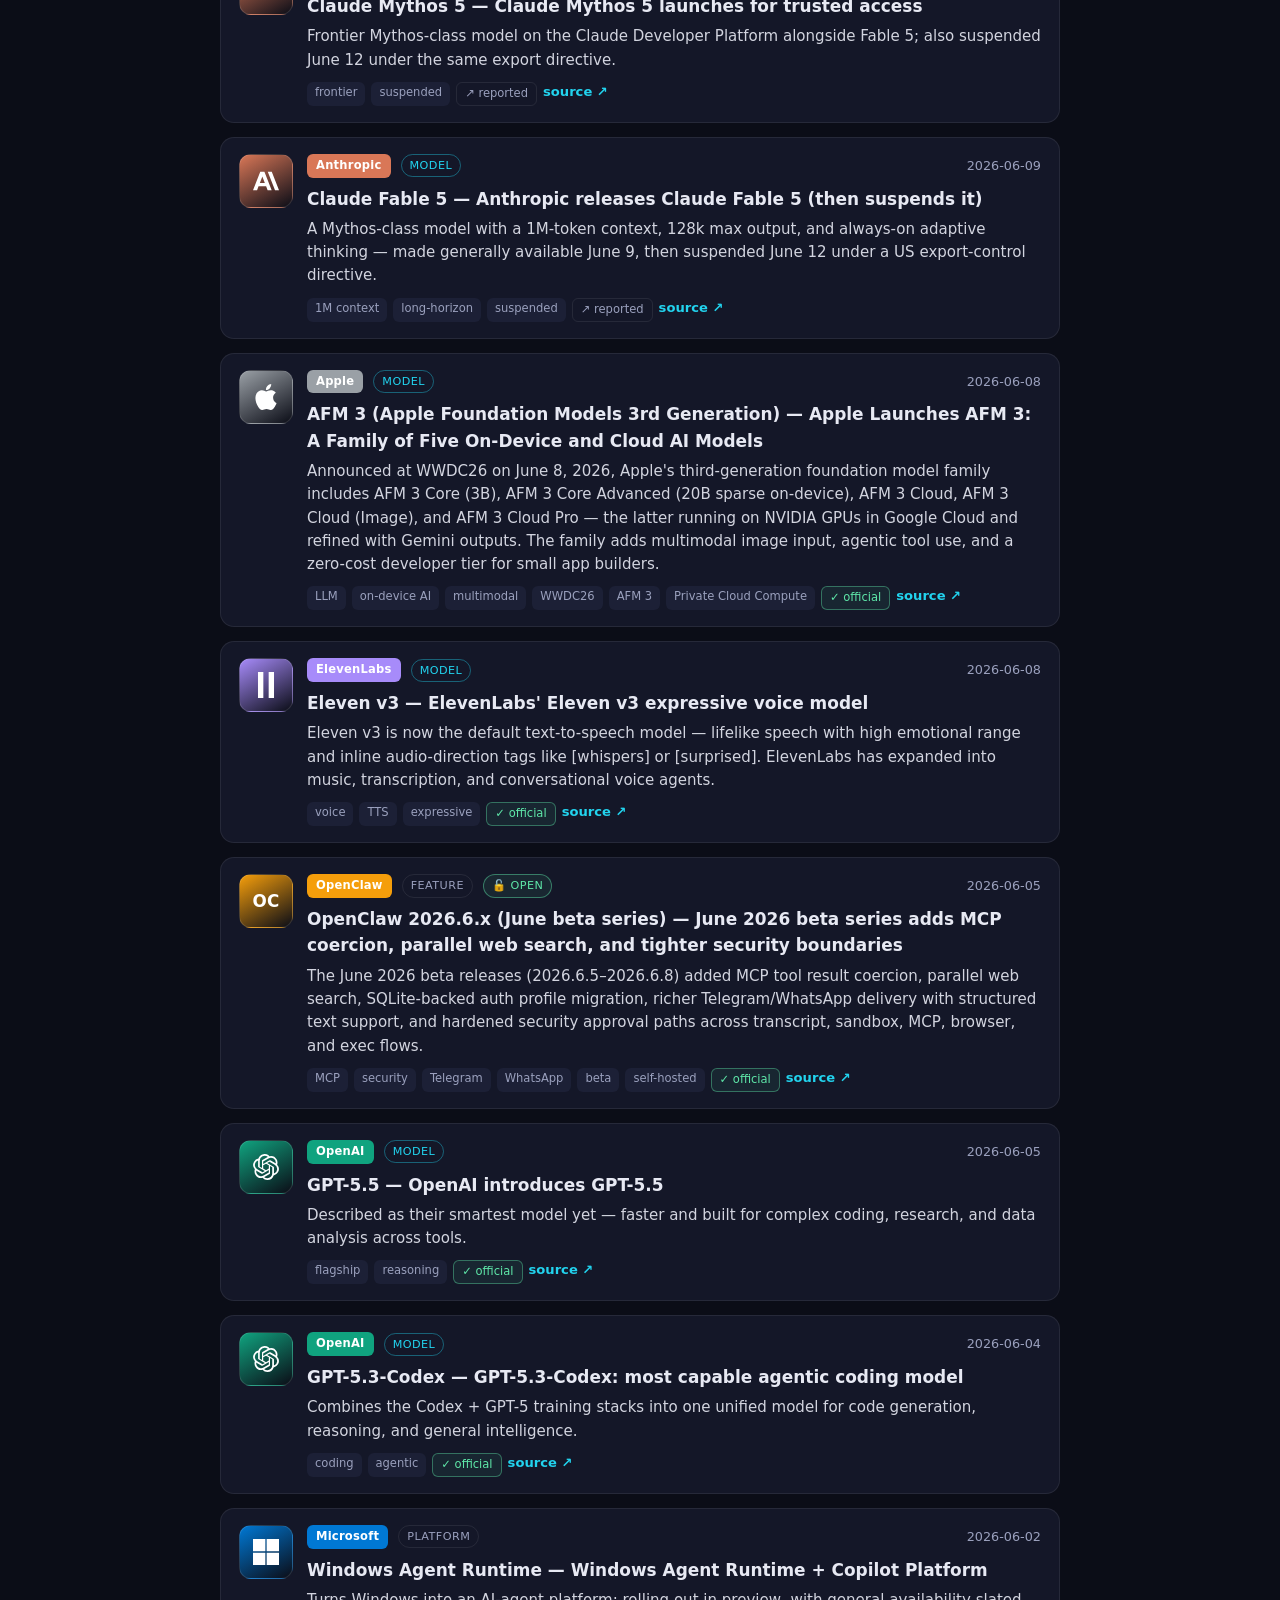
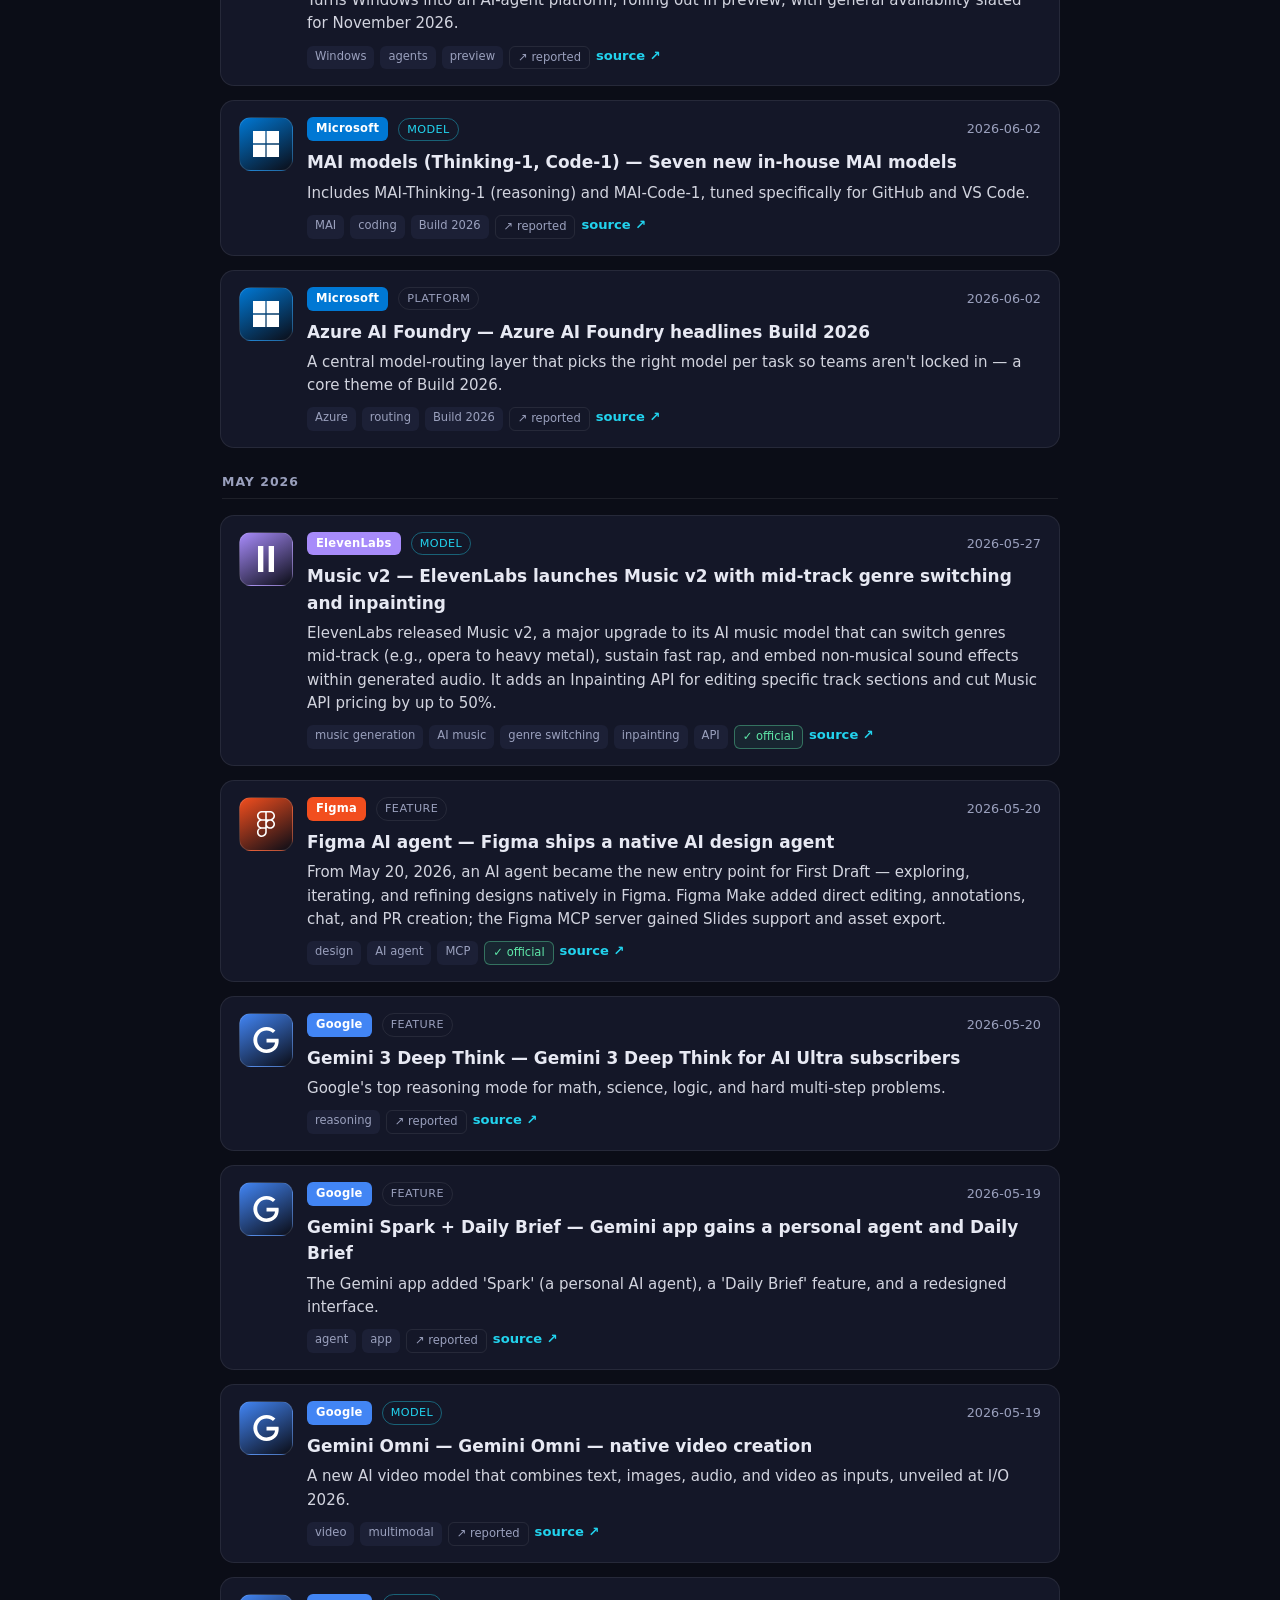
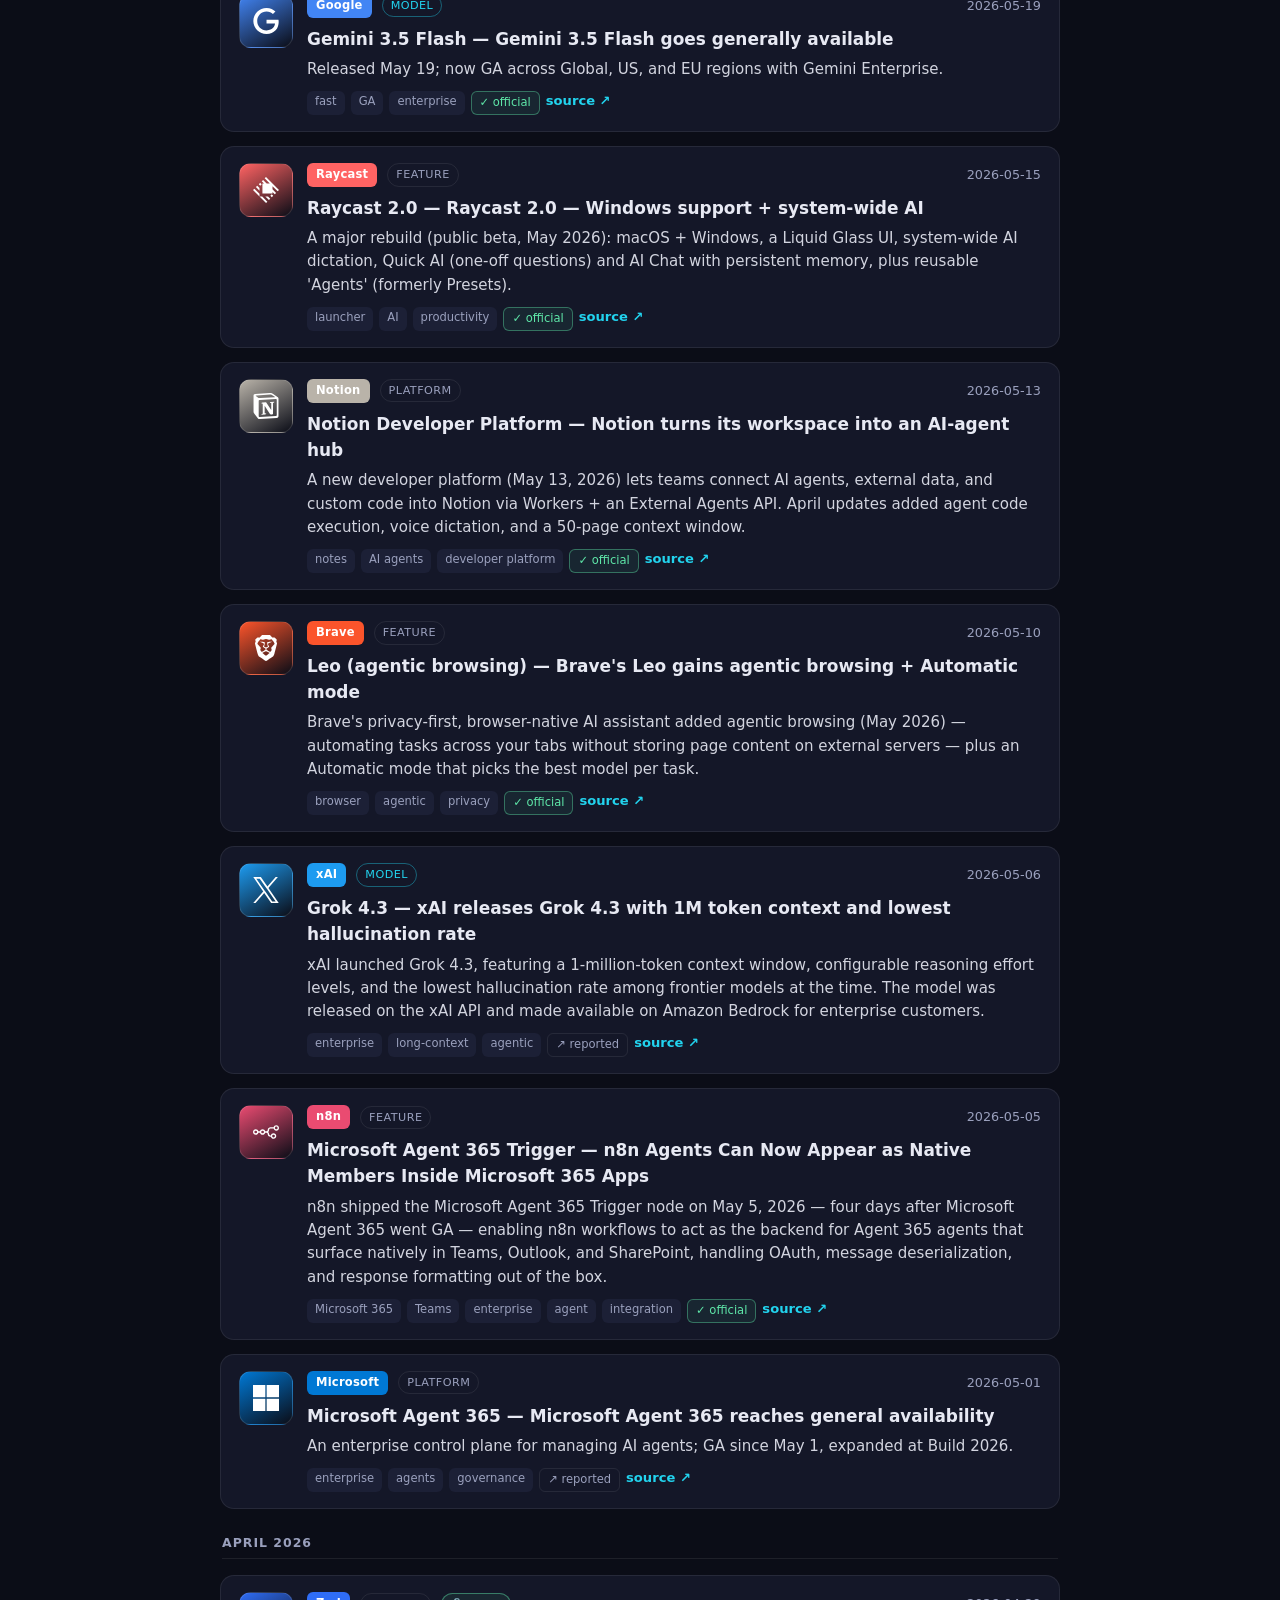
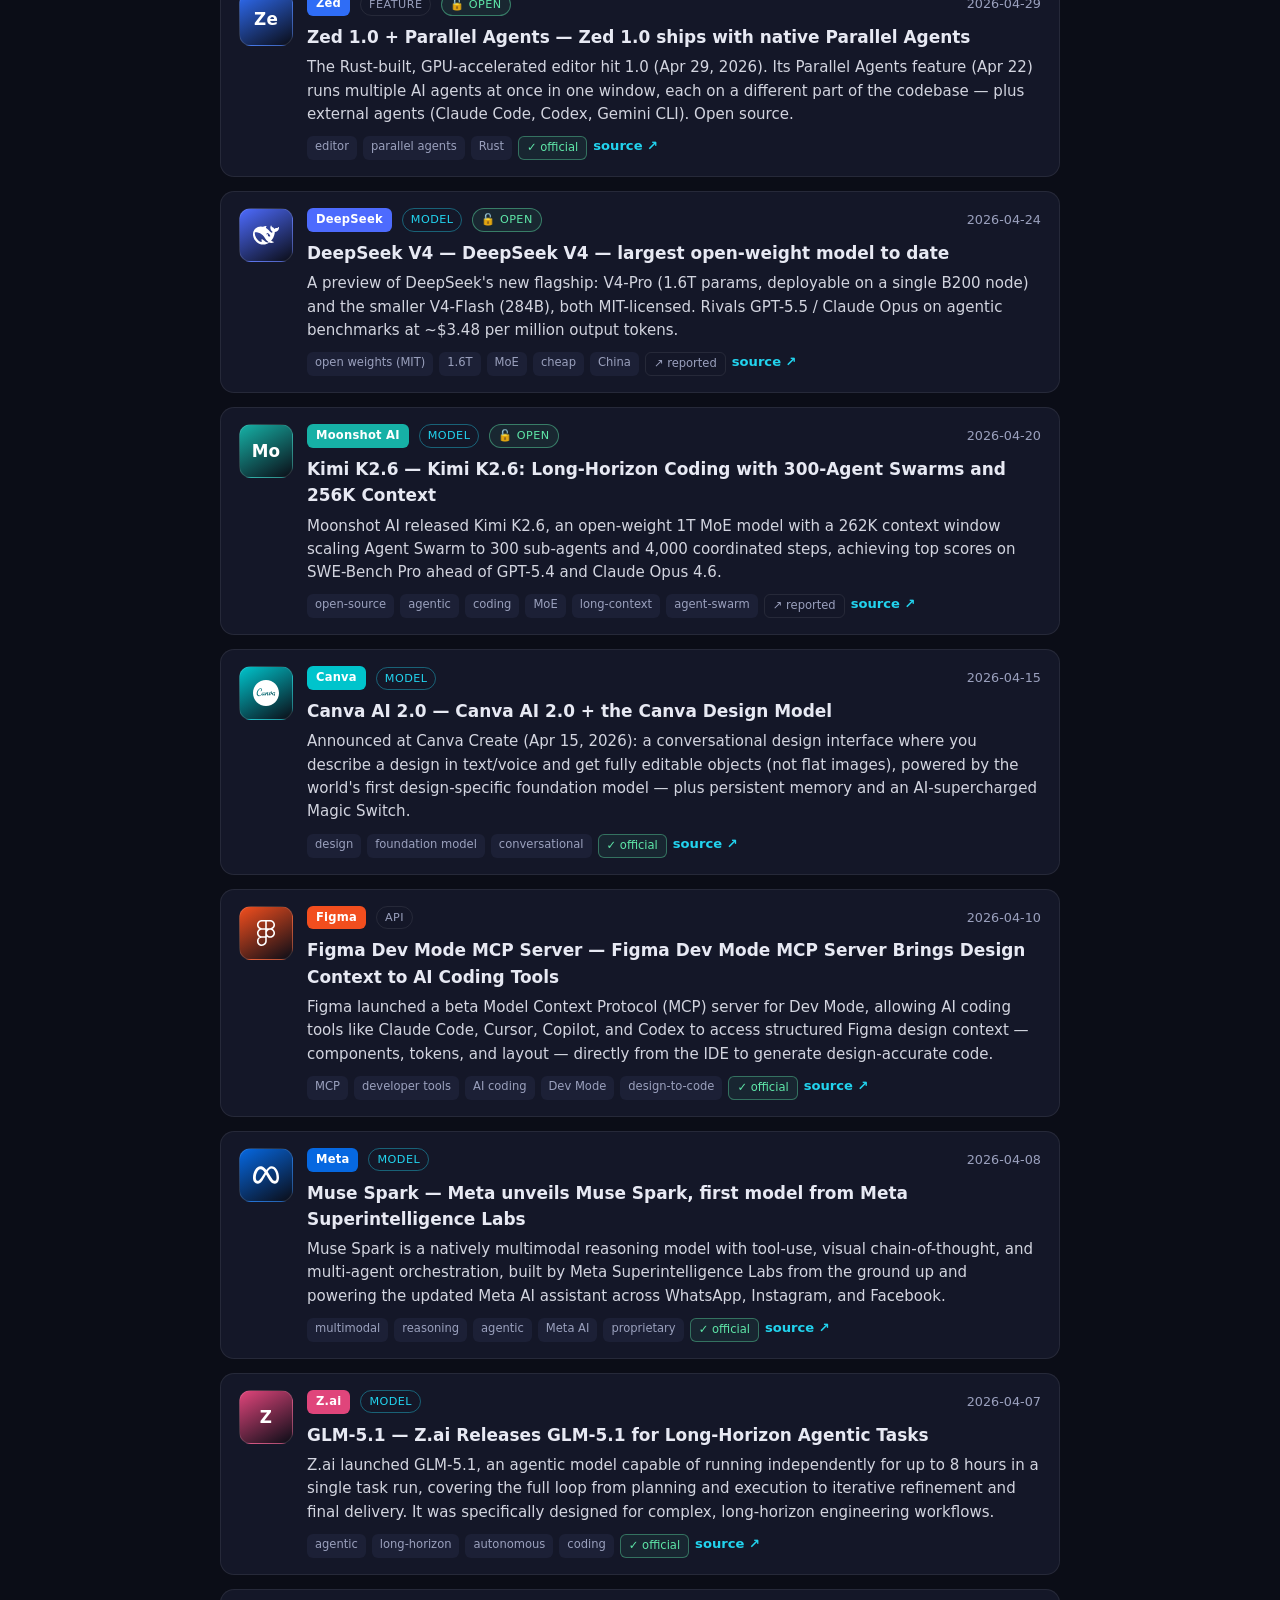
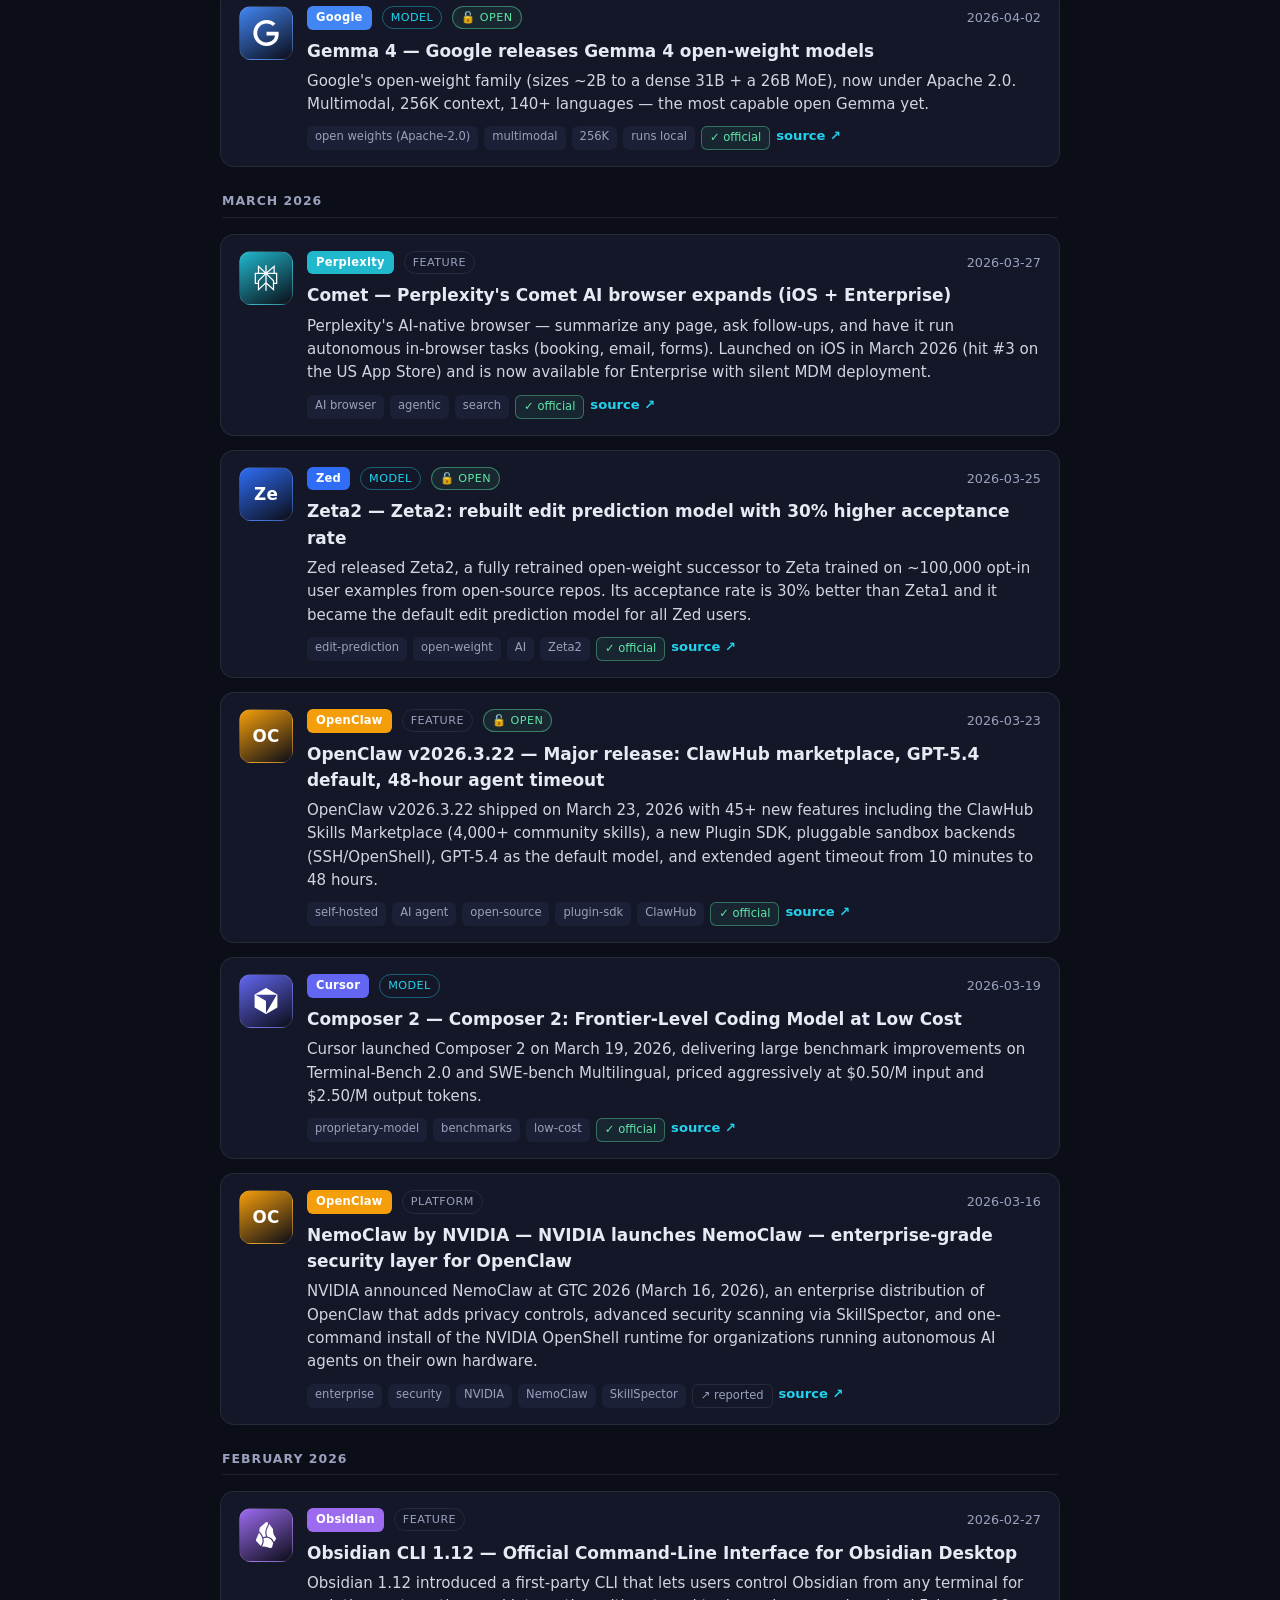
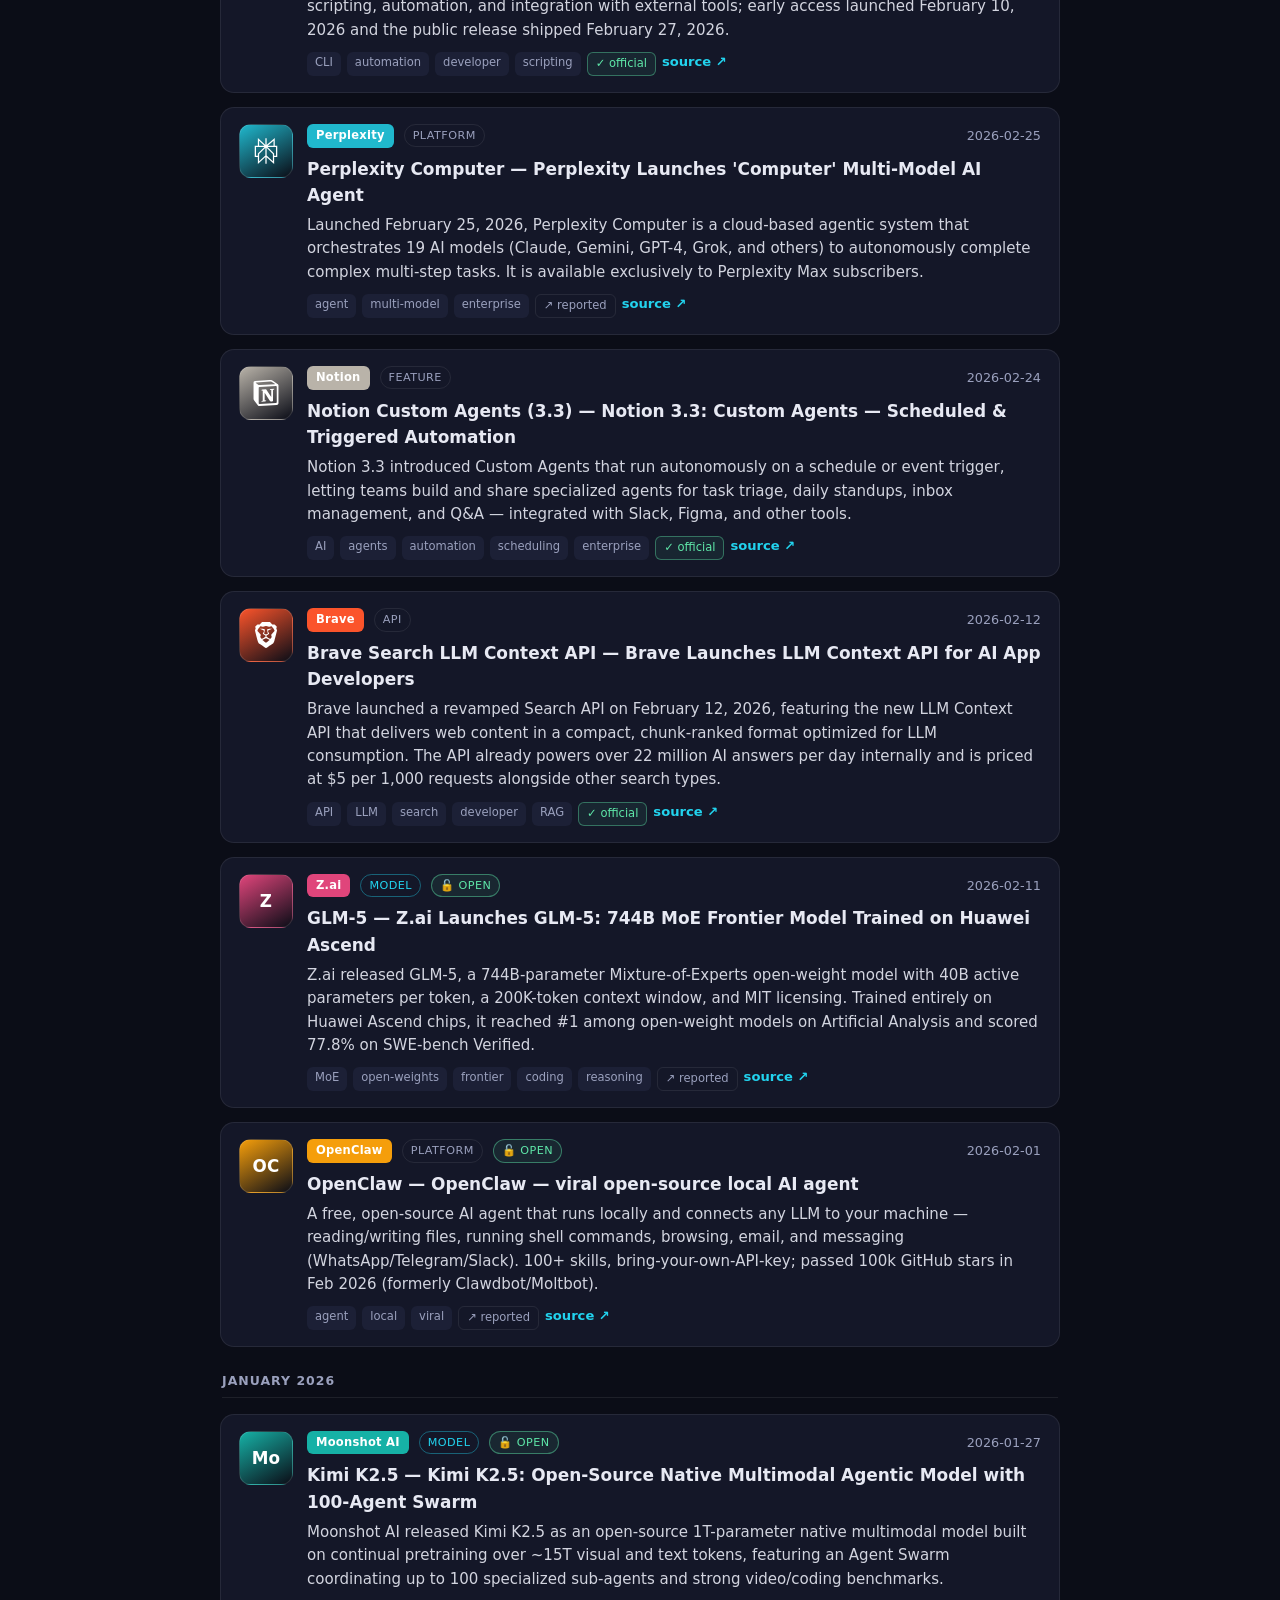
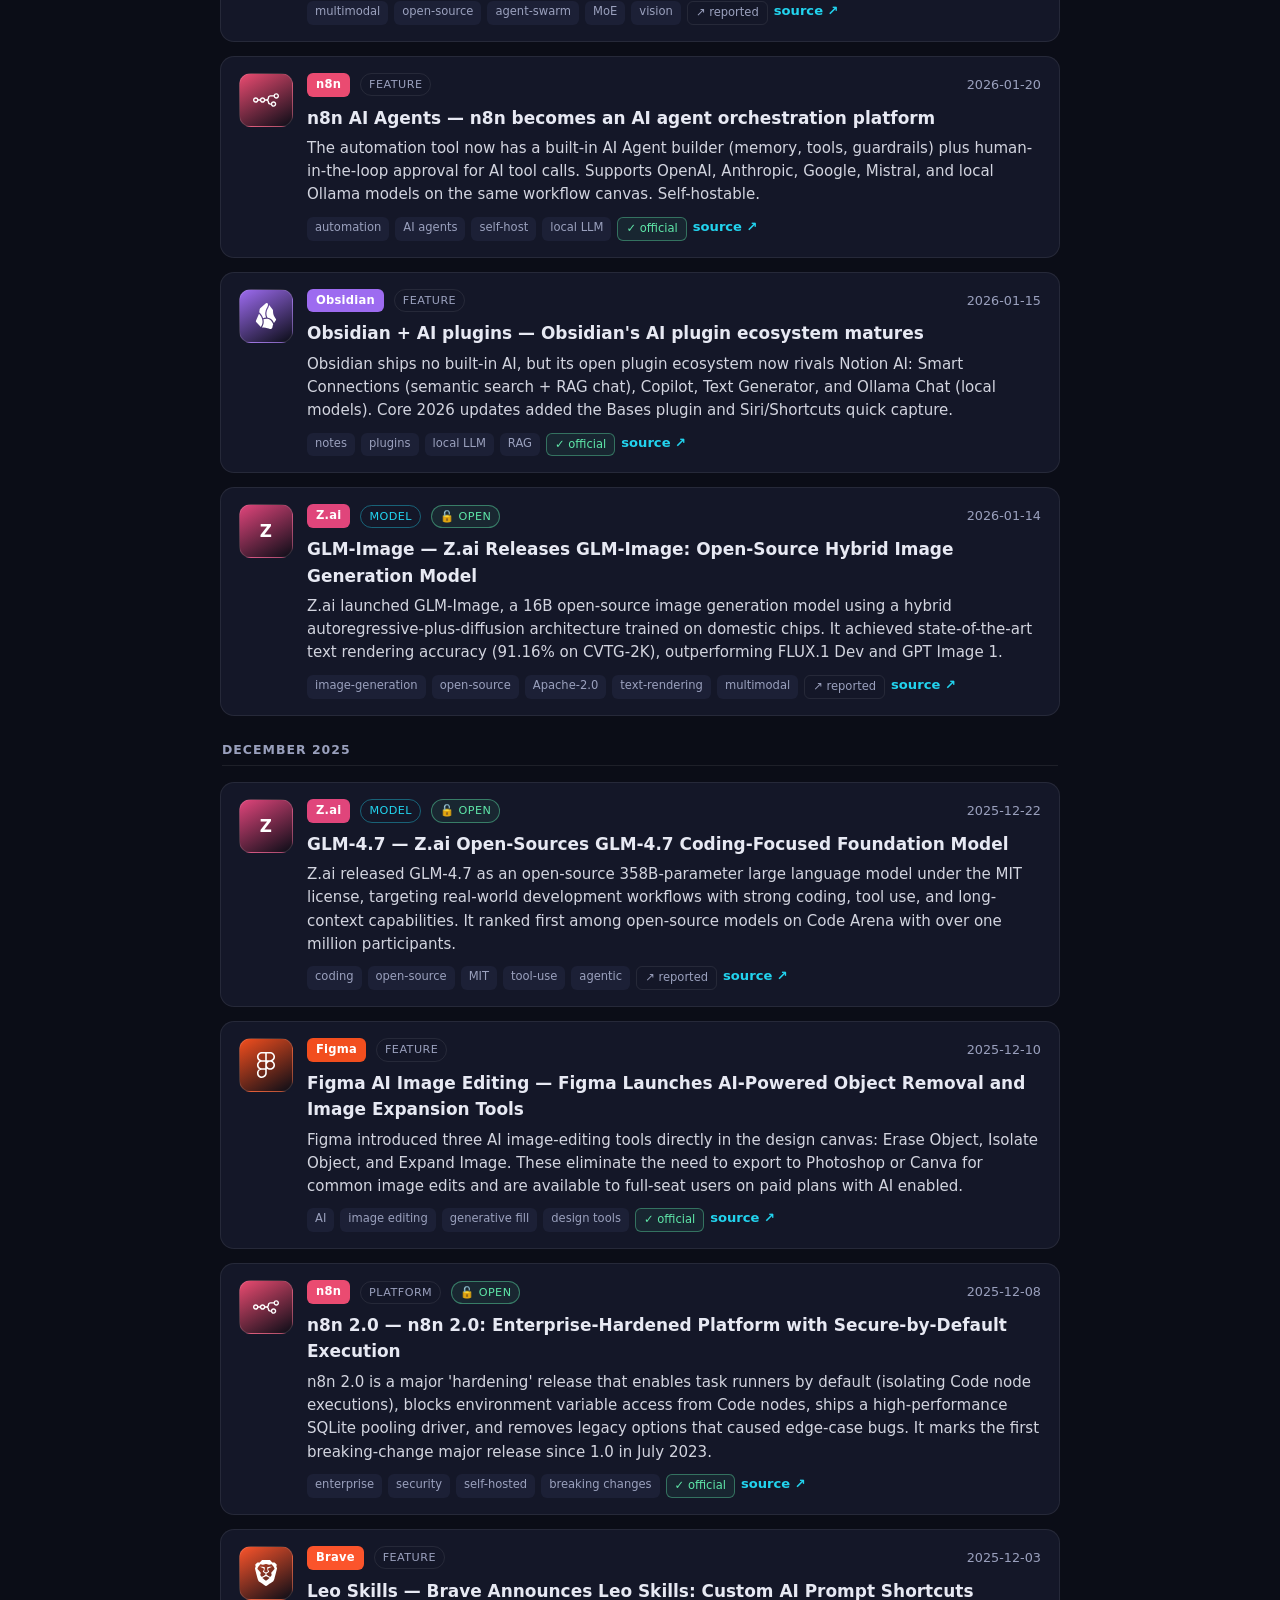
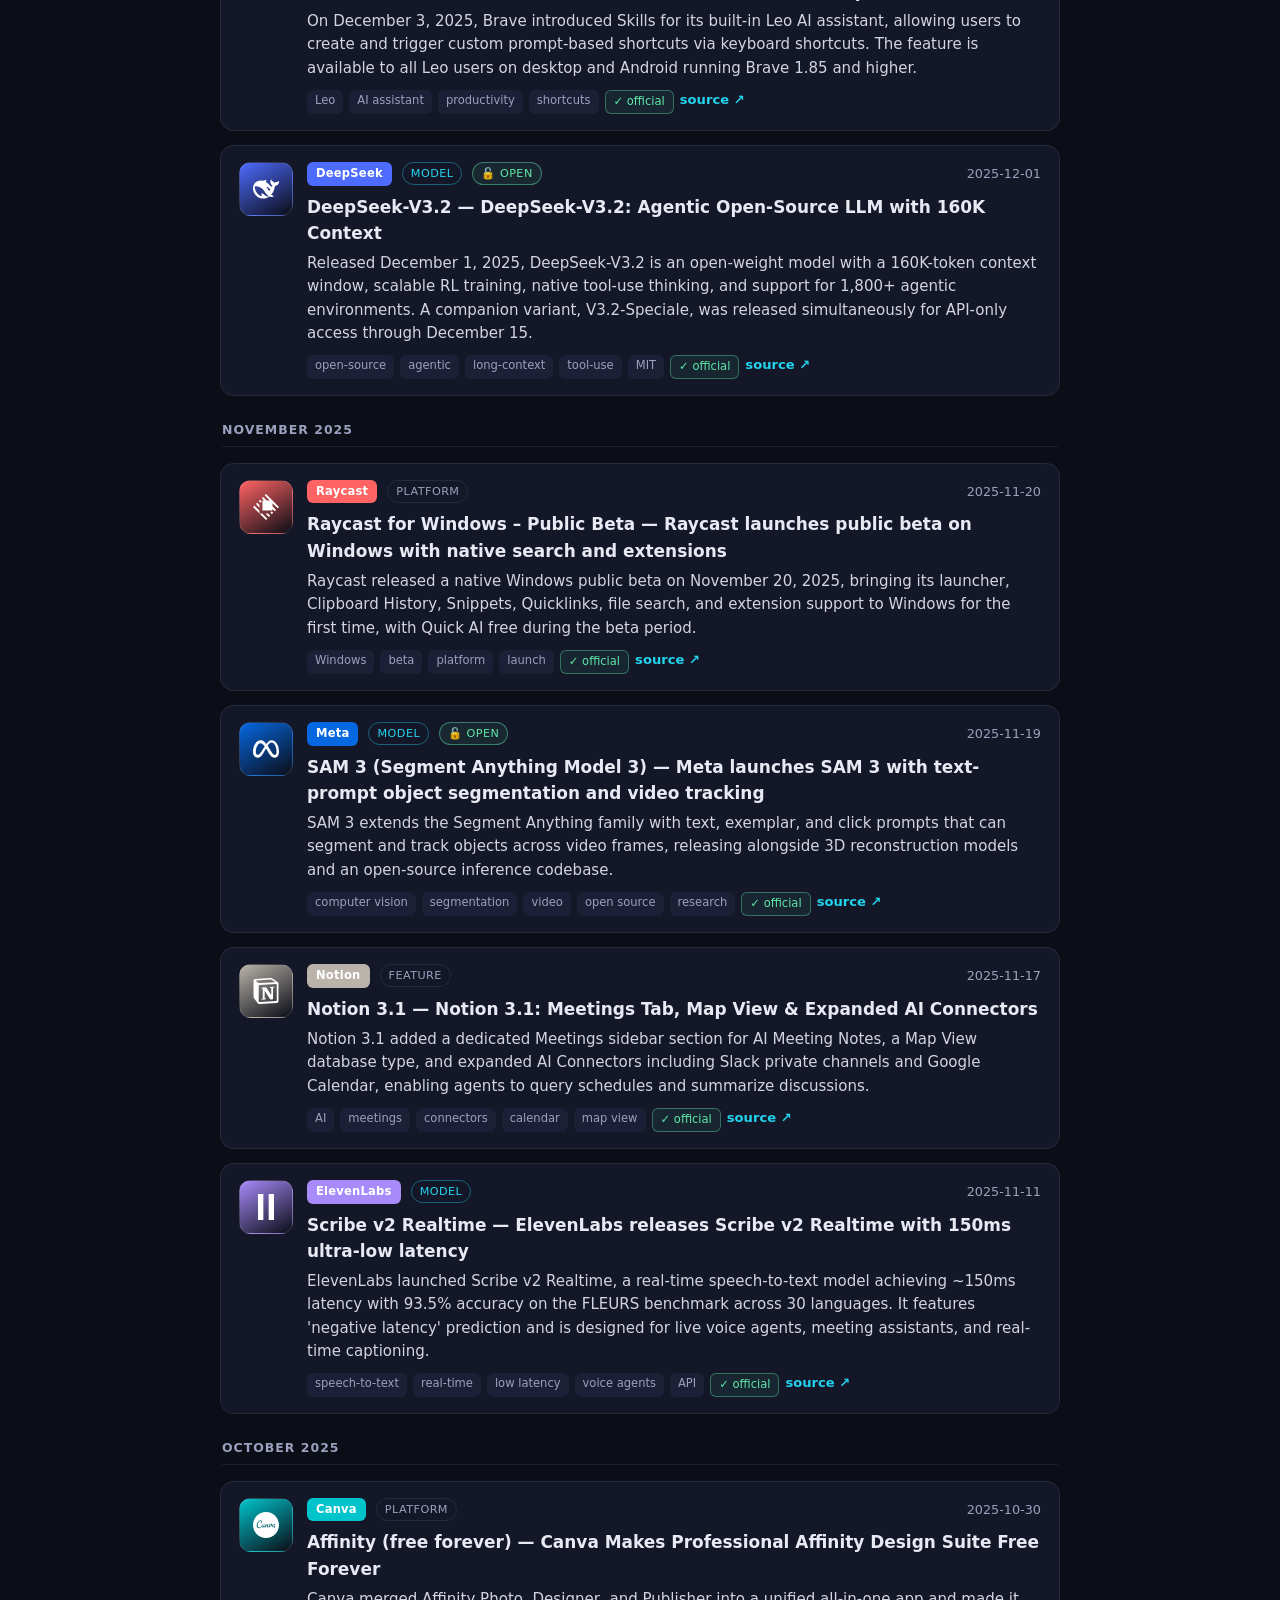
==== commit bdec7264: "Social share preview + shareable filter links + more sources - Favicon (satellite SVG) + OpenGraph/T" ====
--- a/index.html
+++ b/index.html
@@ -5,6 +5,19 @@
   <meta name="viewport" content="width=device-width, initial-scale=1.0" />
   <title>AI Release Radar — every AI release worth knowing</title>
   <meta name="description" content="A structured, source-cited tracker of AI models, tools & apps we follow — from the big labs (Anthropic, OpenAI, Google) to the tools we use (Perplexity, Cursor, and more)." />
+  <link rel="icon" href="favicon.svg" type="image/svg+xml" />
+
+  <!-- Social share preview -->
+  <meta property="og:type" content="website" />
+  <meta property="og:title" content="AI Release Radar" />
+  <meta property="og:description" content="Every AI release worth knowing — from the big labs to the tools we actually use. Structured, source-cited, auto-updated daily." />
+  <meta property="og:url" content="https://koha1312.github.io/ai-release-radar/" />
+  <meta property="og:image" content="https://koha1312.github.io/ai-release-radar/og.png" />
+  <meta name="twitter:card" content="summary_large_image" />
+  <meta name="twitter:title" content="AI Release Radar" />
+  <meta name="twitter:description" content="Every AI release worth knowing — labs + the tools we use. Auto-updated daily." />
+  <meta name="twitter:image" content="https://koha1312.github.io/ai-release-radar/og.png" />
+
   <link rel="stylesheet" href="style.css" />
 </head>
 <body>
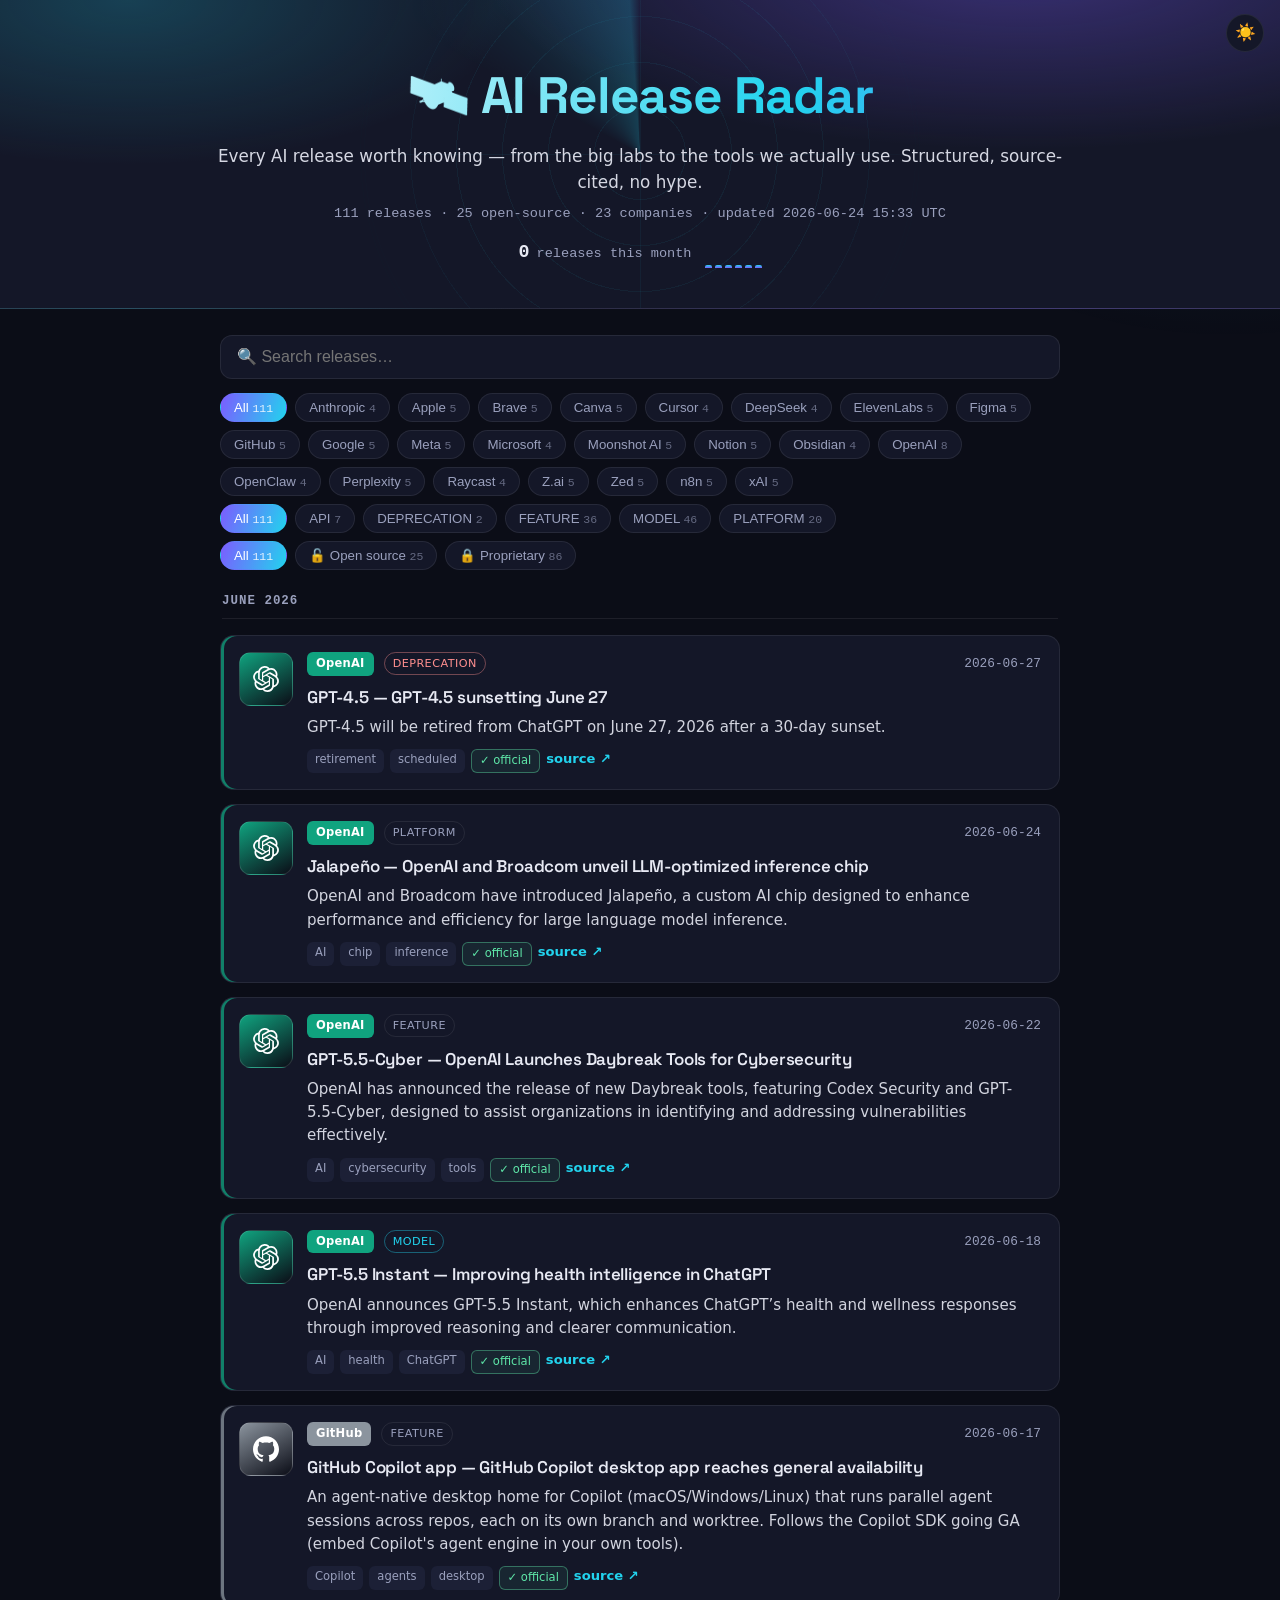
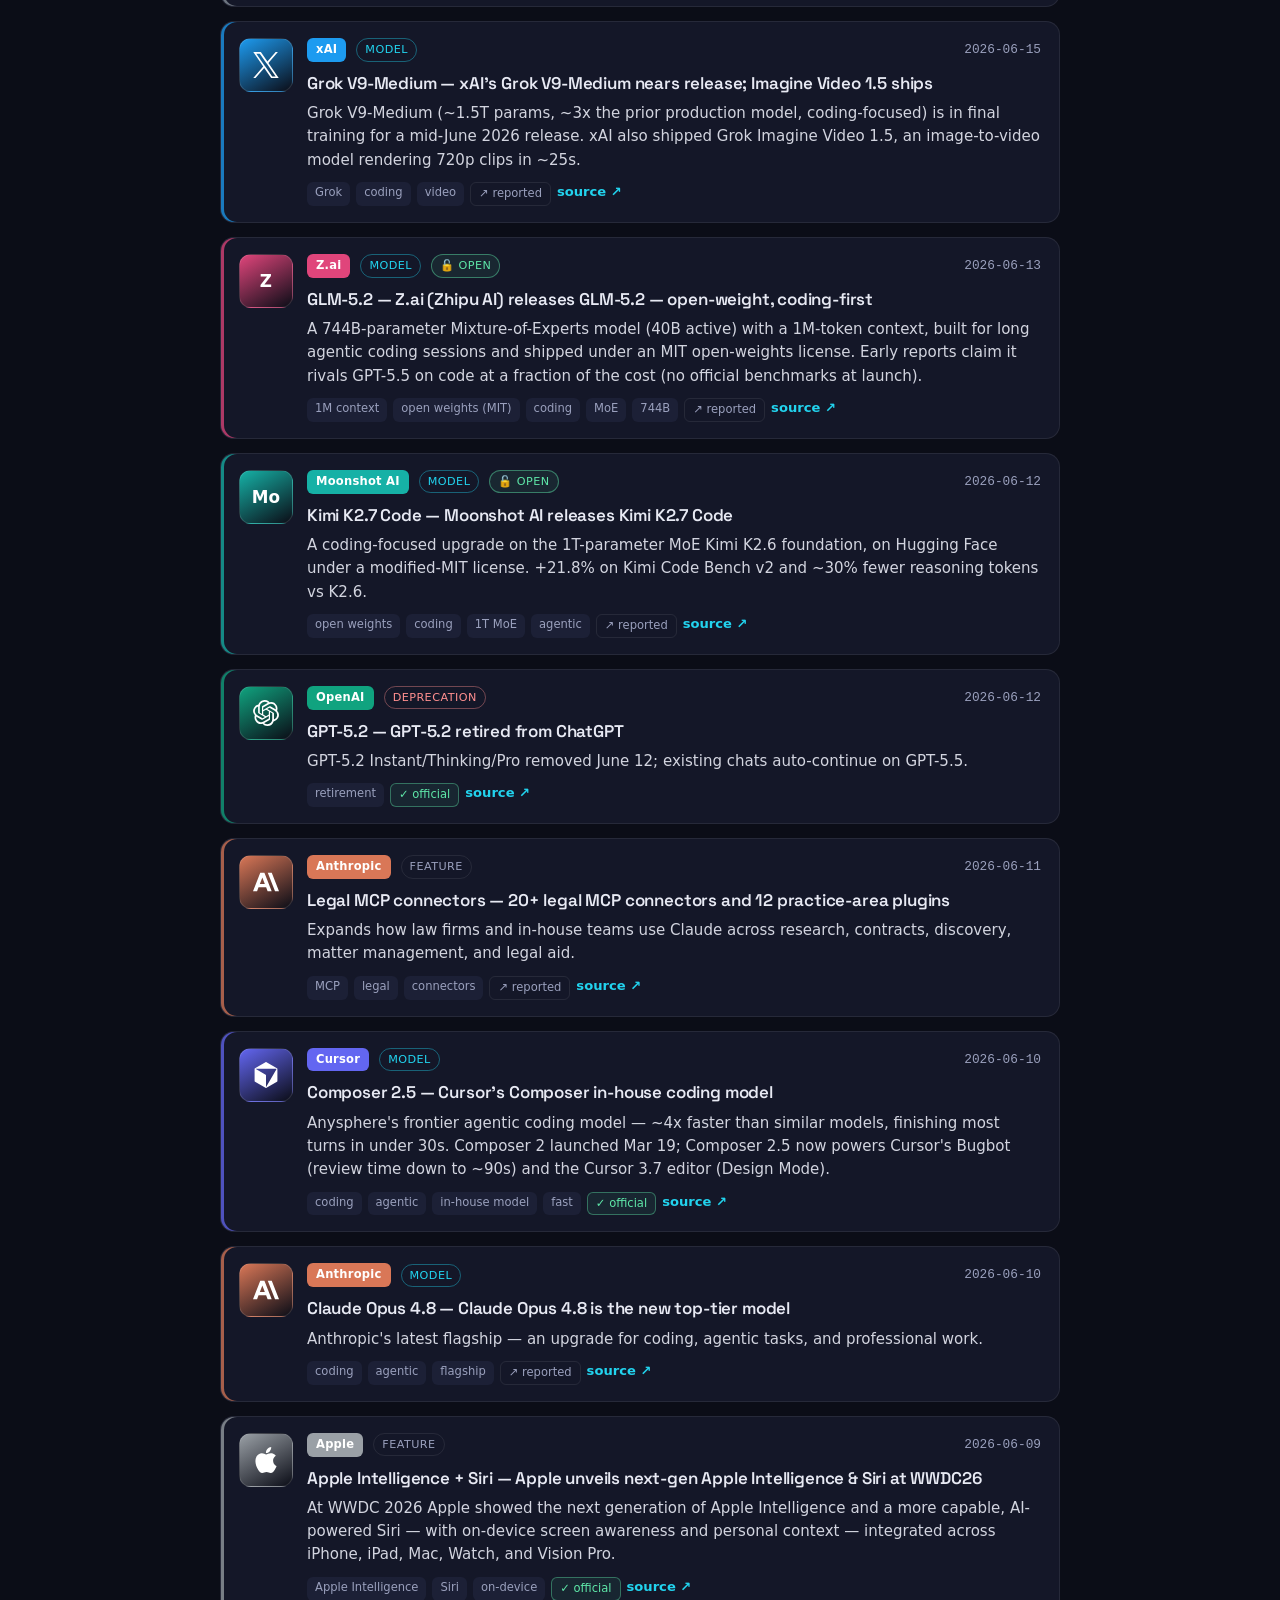
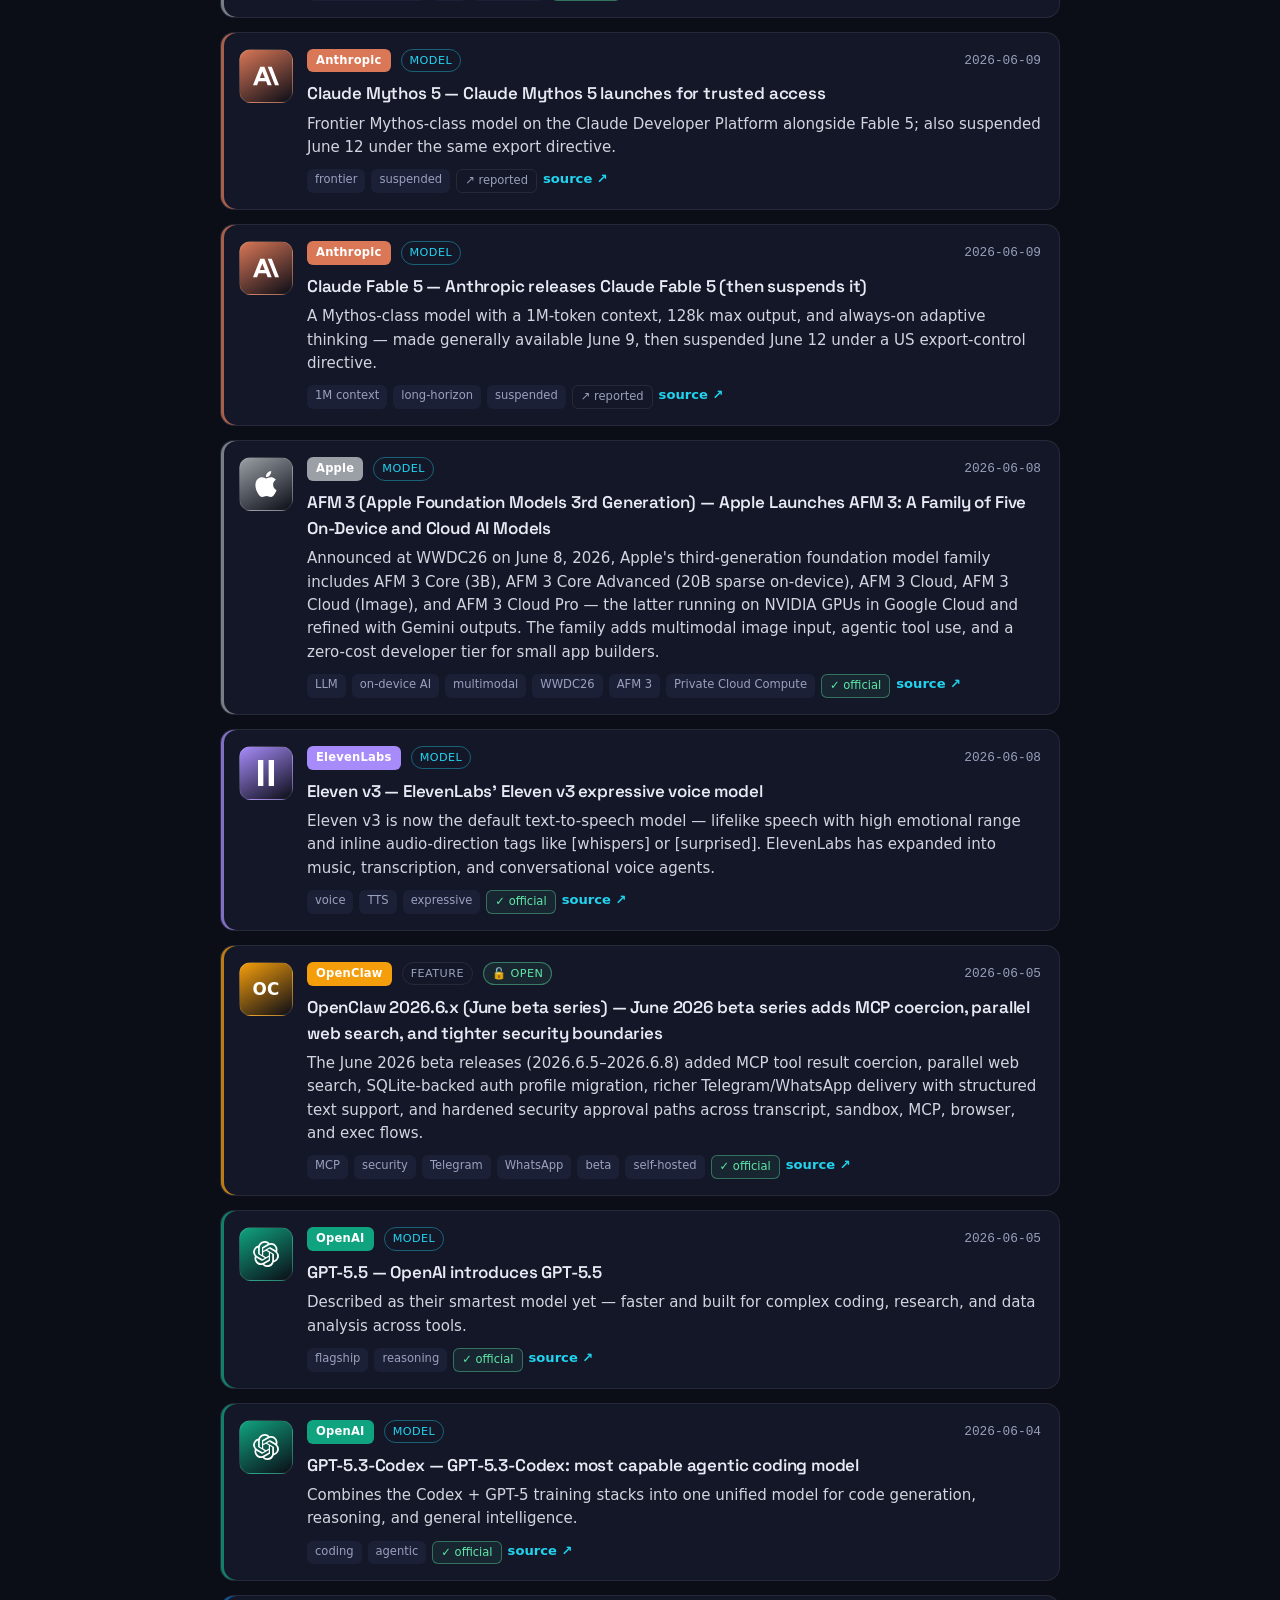
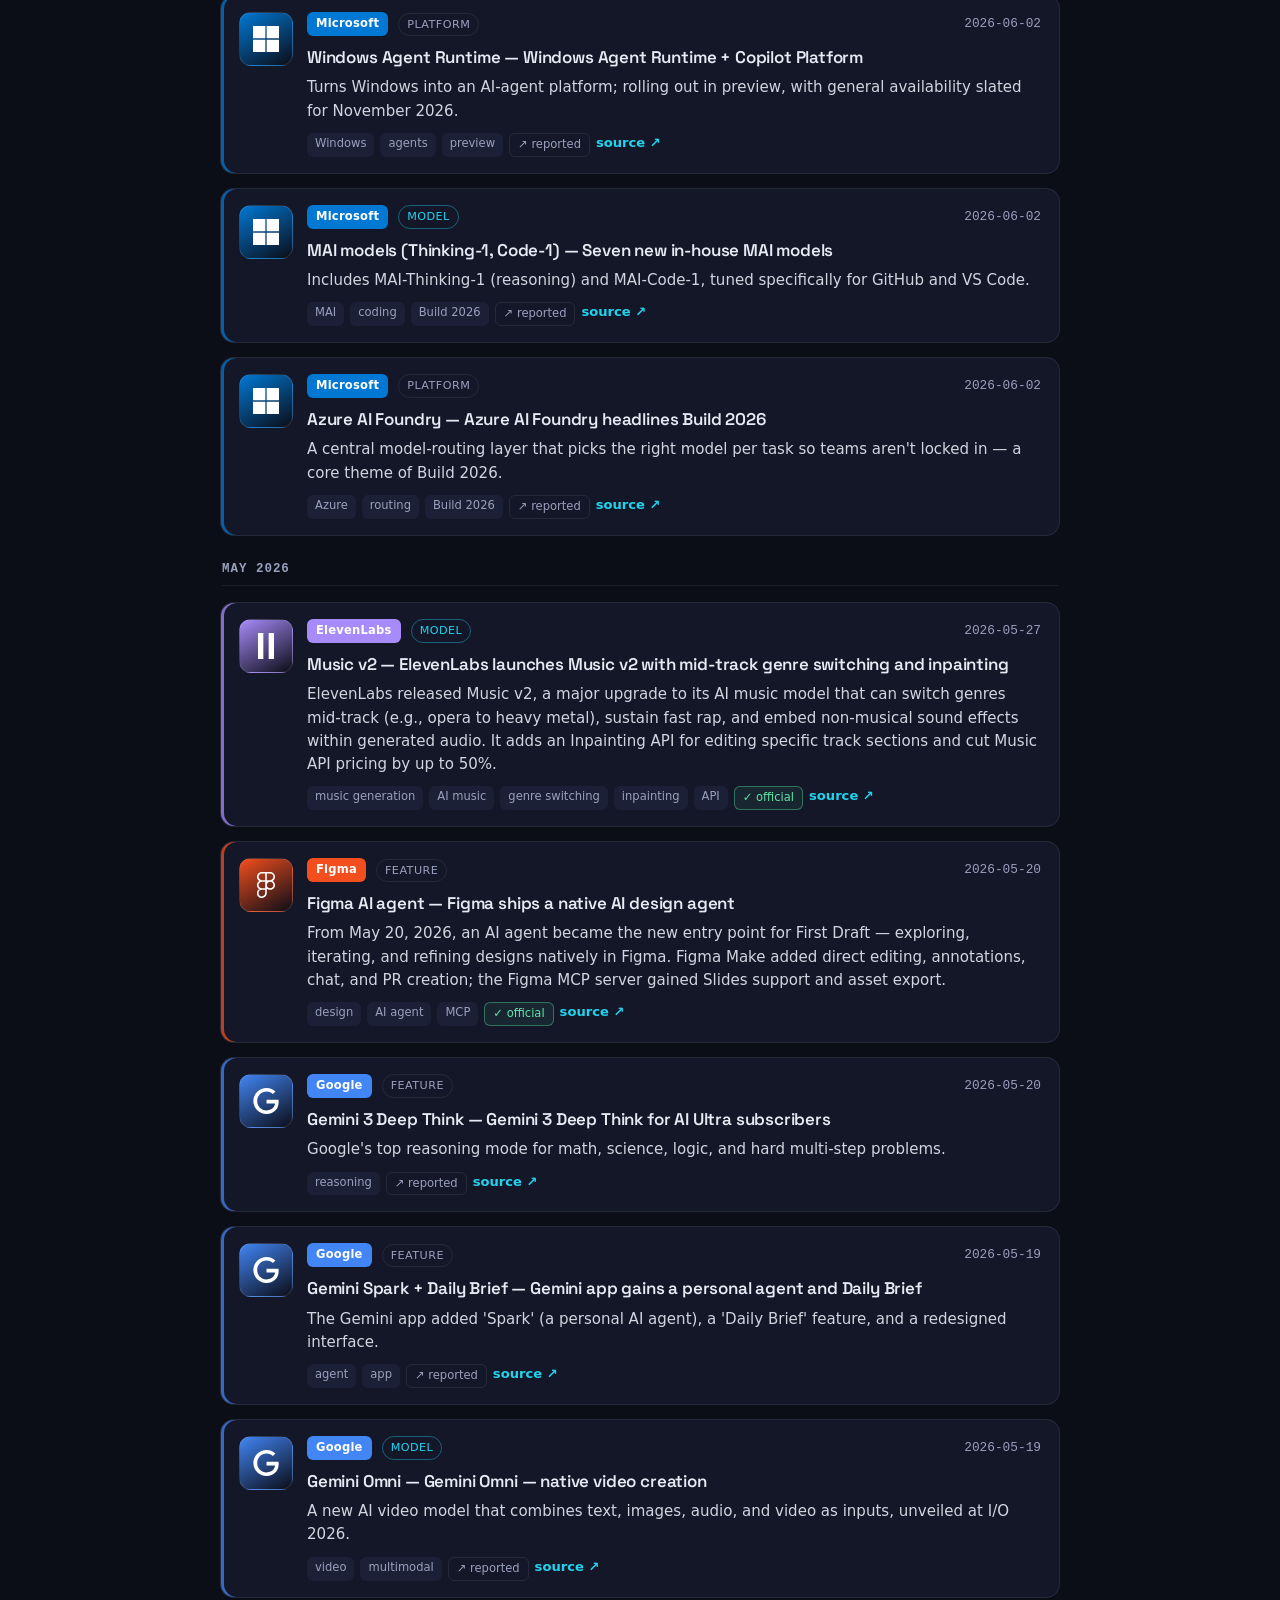
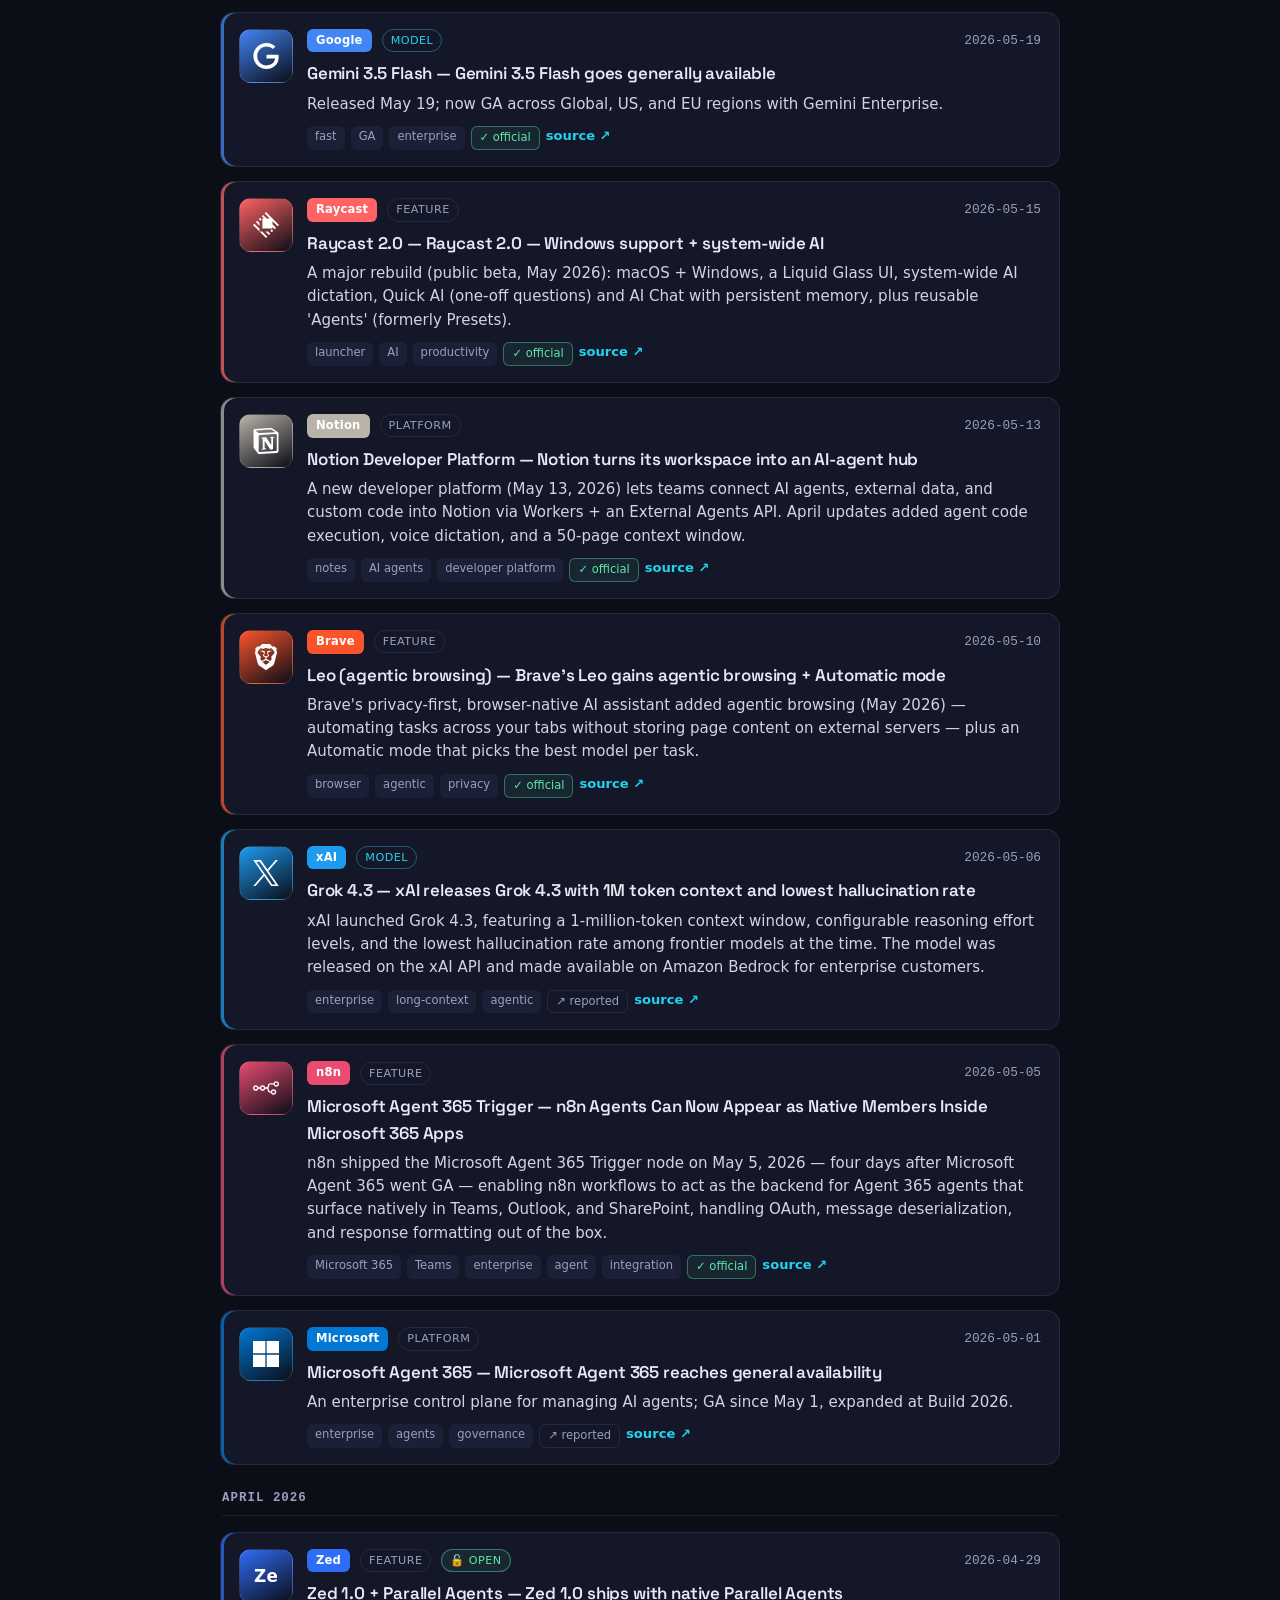
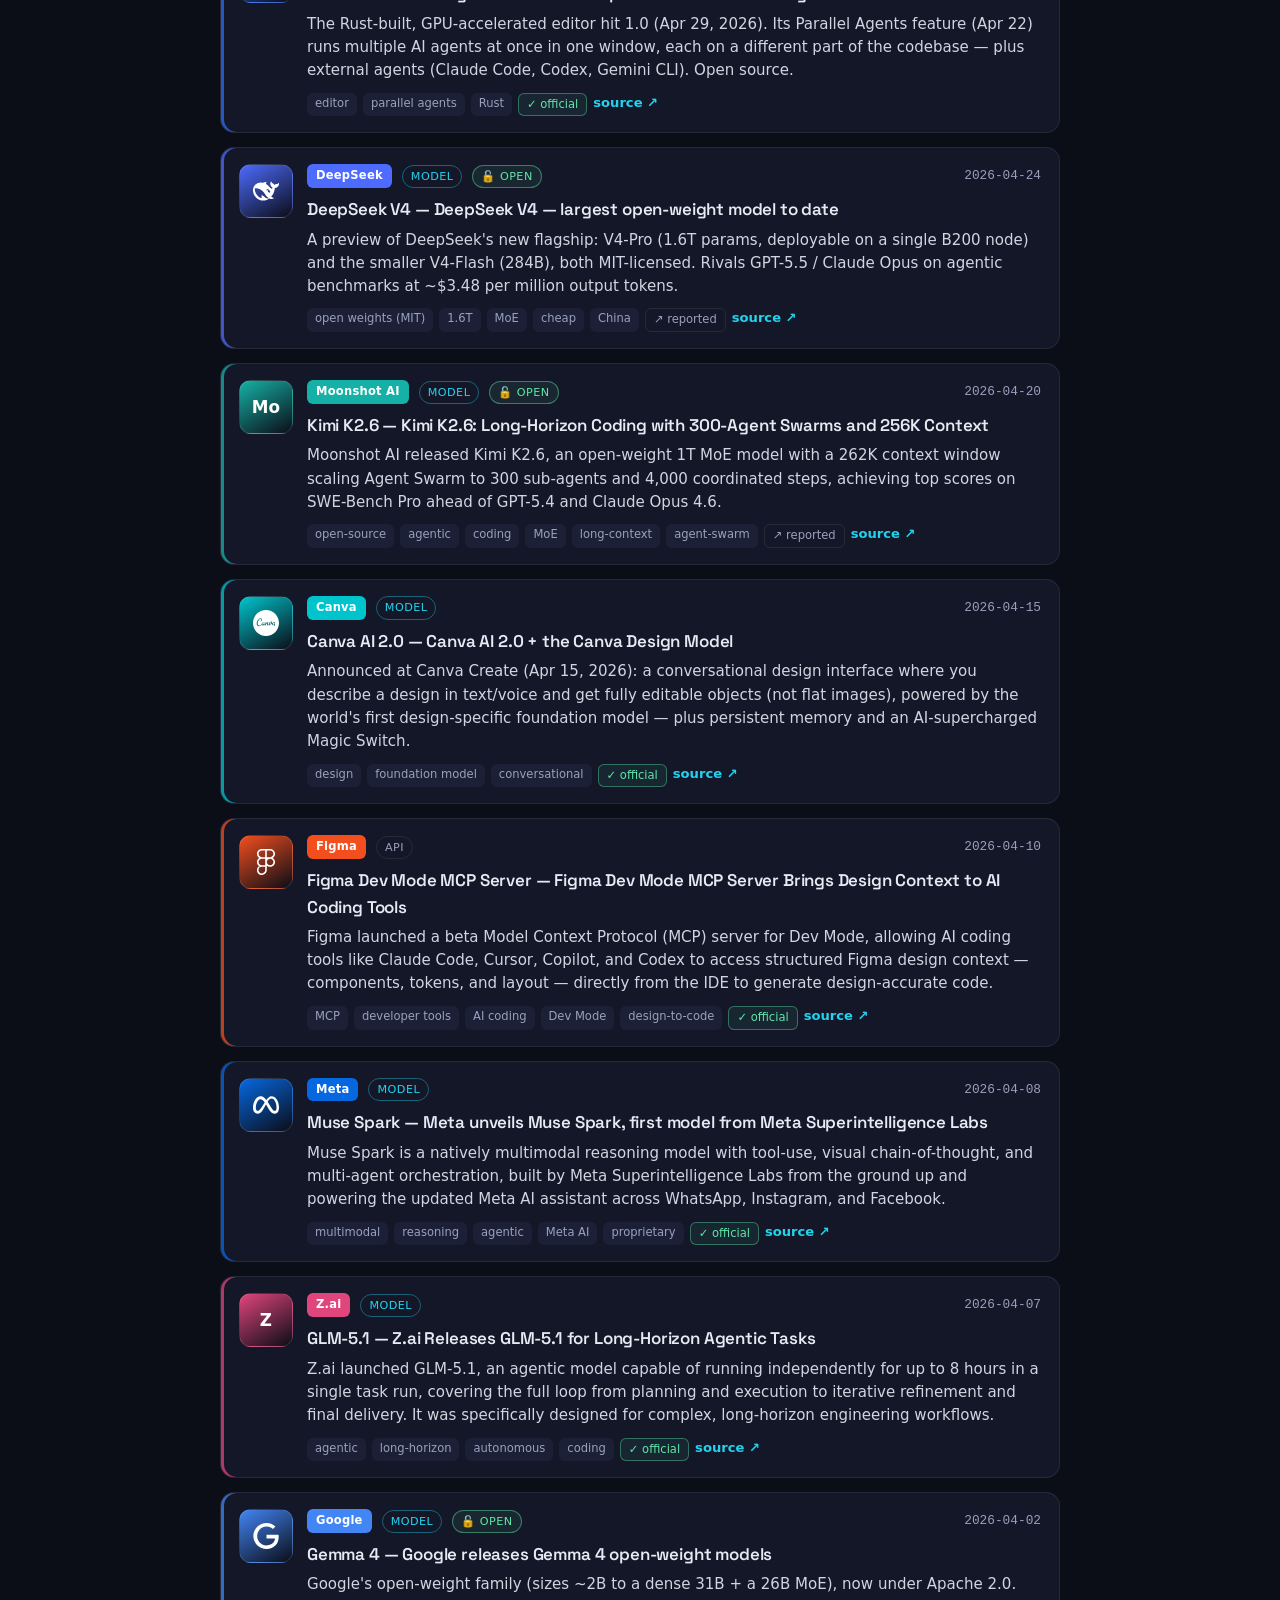
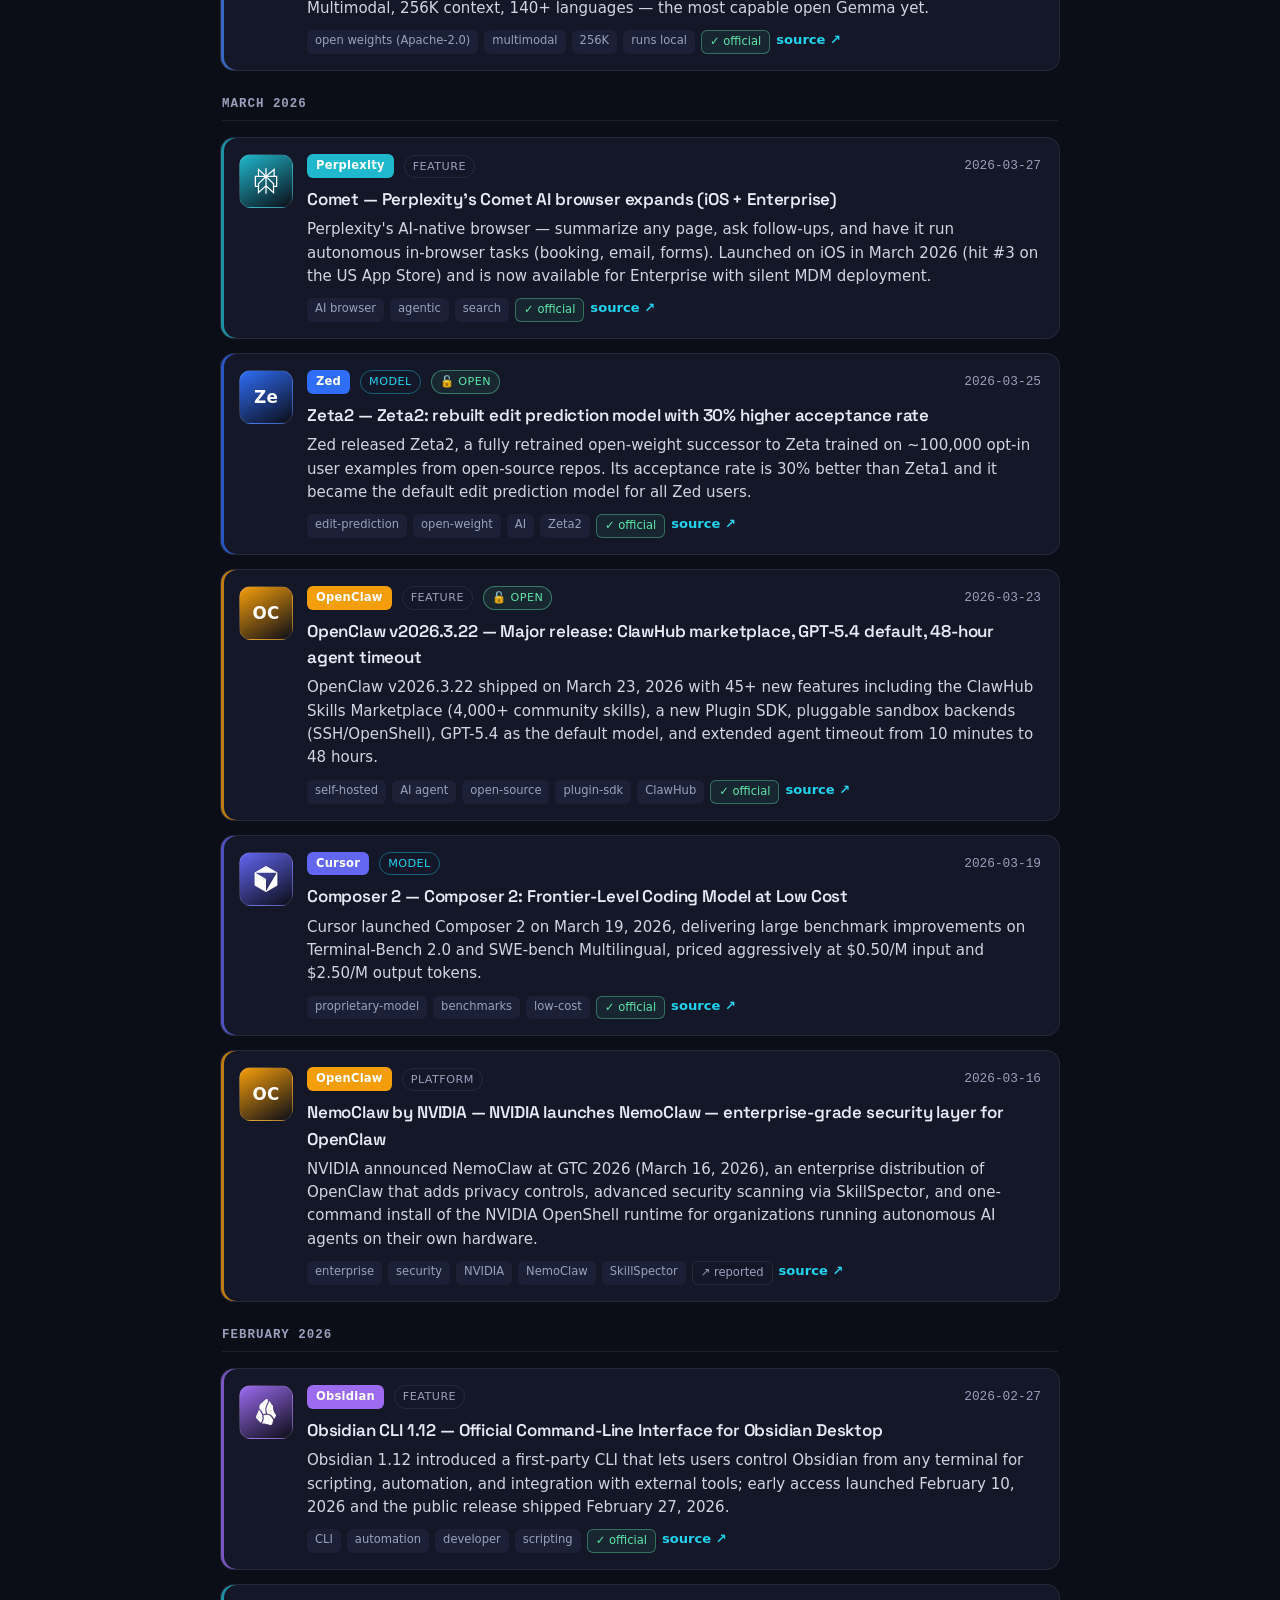
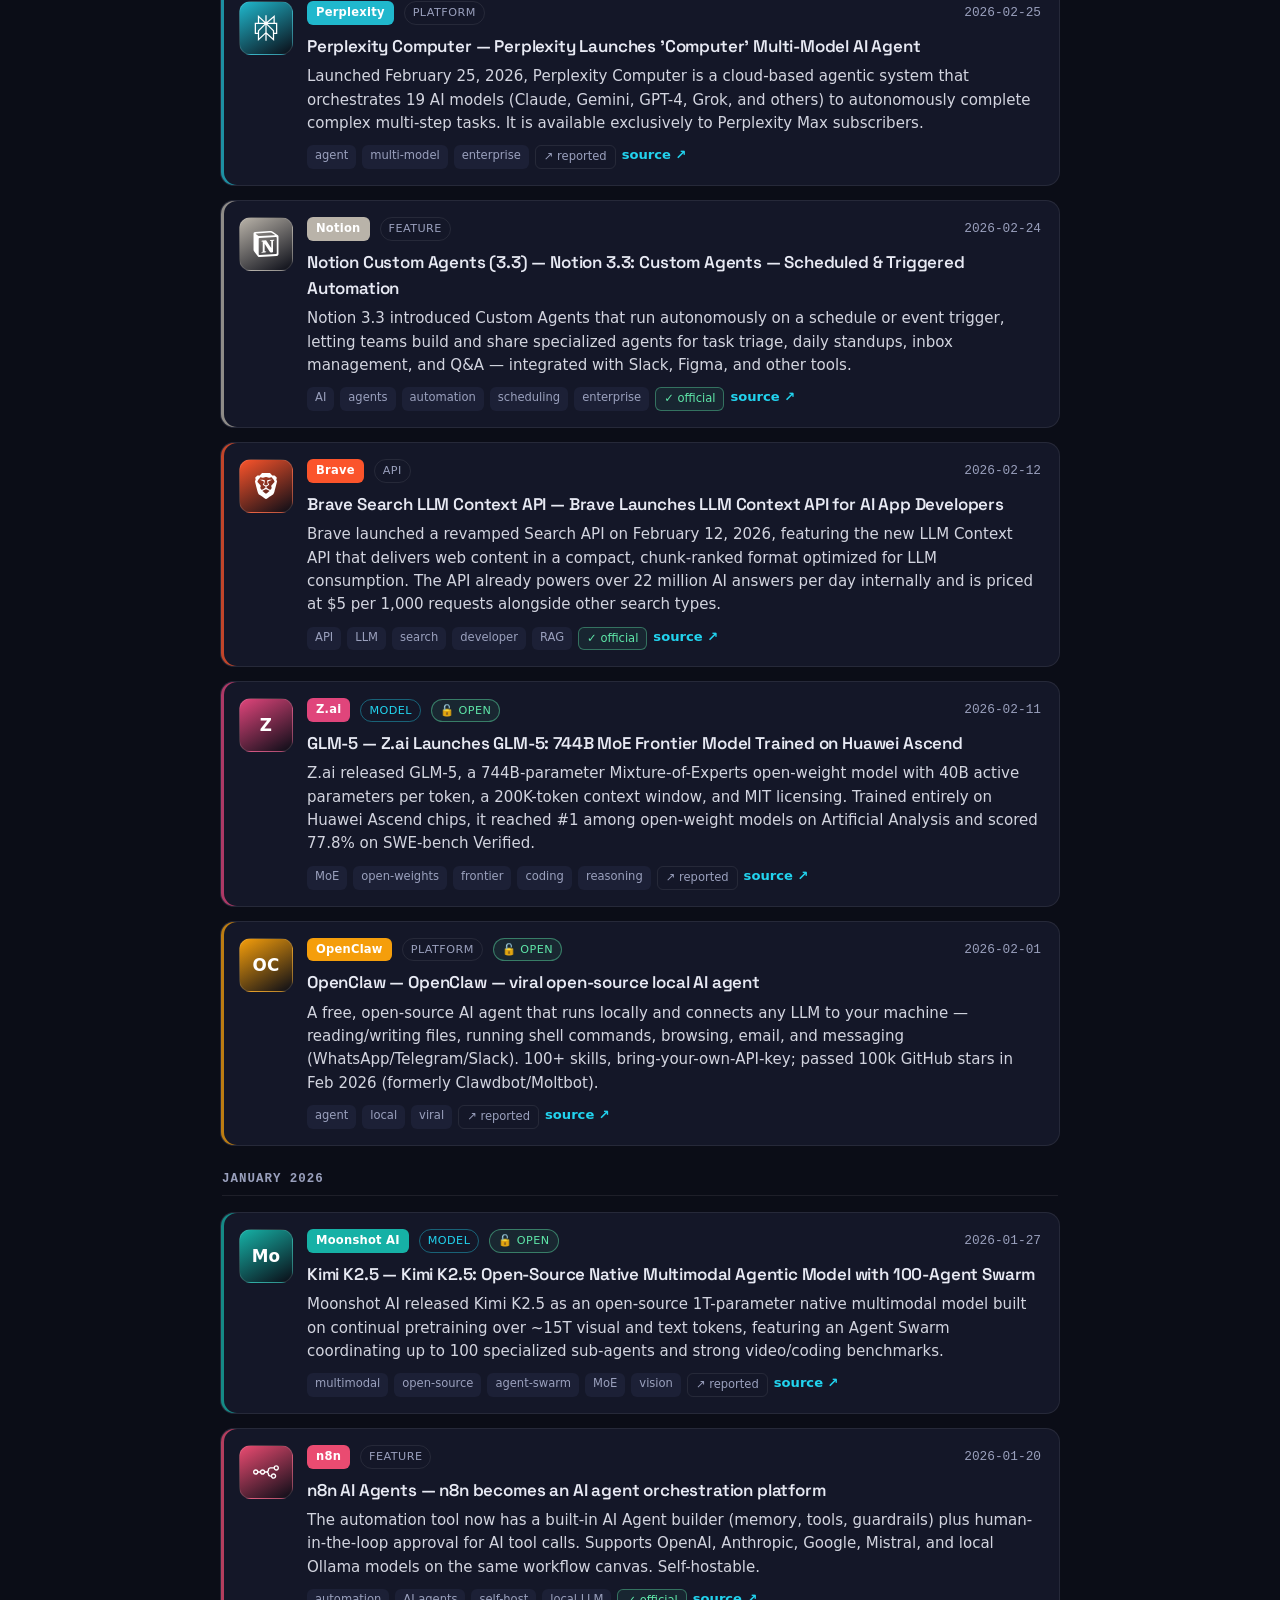
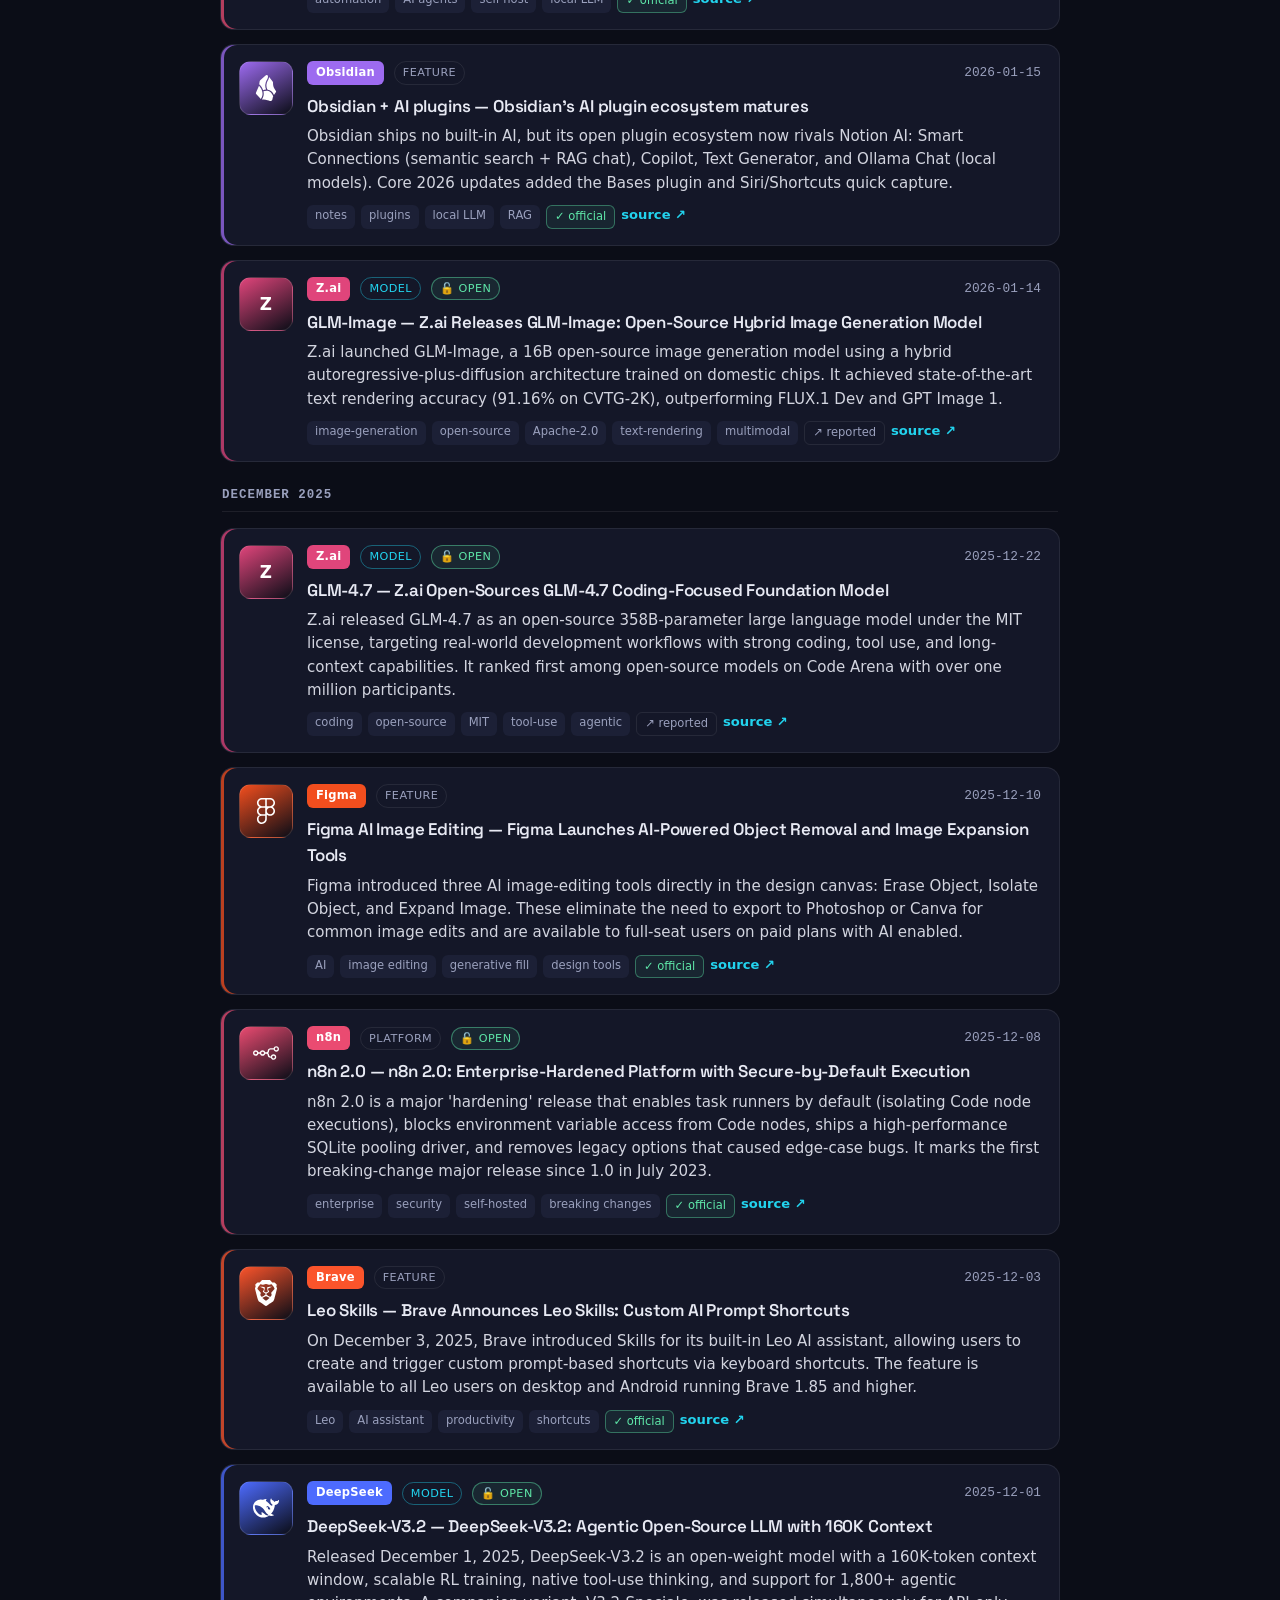
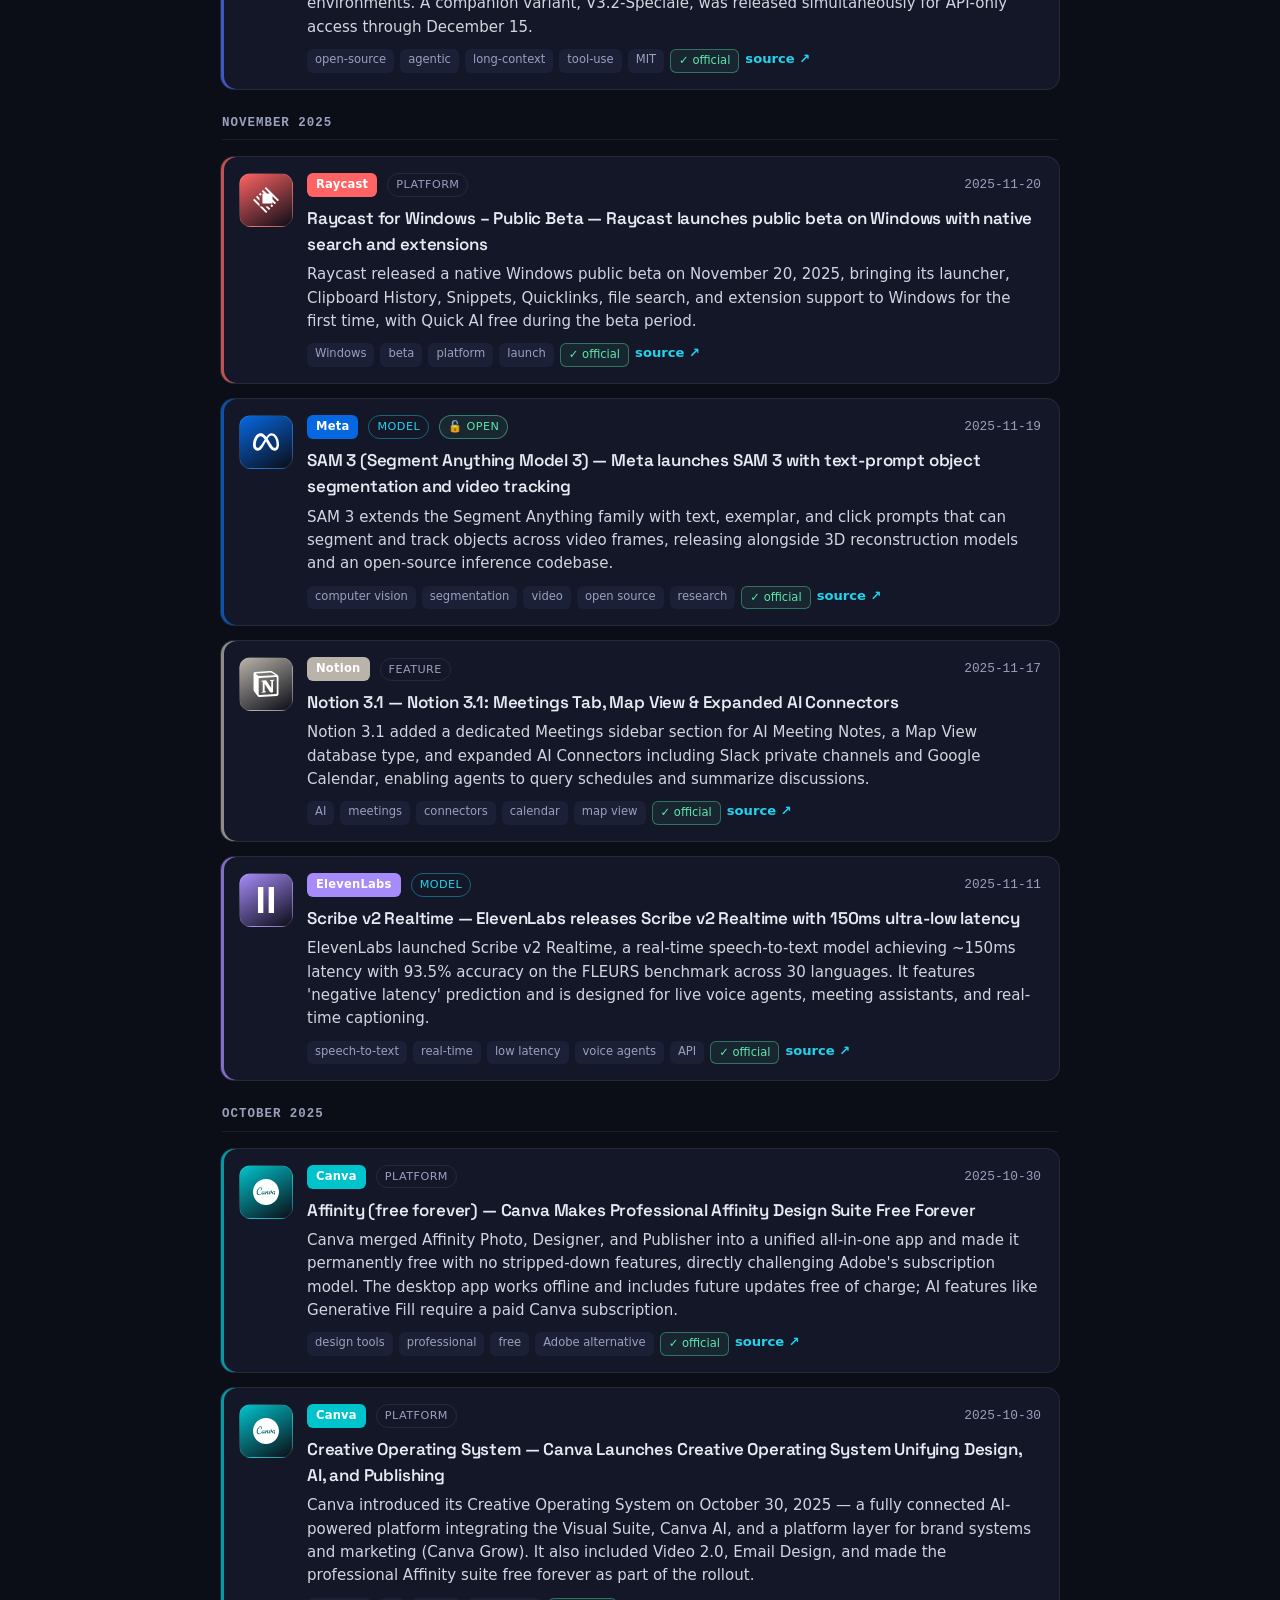
==== commit eb877c6b: "Glow-up: sci-fi radar wardrobe (sweep hero, brand-glow cards, Space Grotesk, aurora) Co-Authored-By:" ====
--- a/index.html
+++ b/index.html
@@ -6,6 +6,11 @@
   <title>AI Release Radar — every AI release worth knowing</title>
   <meta name="description" content="A structured, source-cited tracker of AI models, tools & apps we follow — from the big labs (Anthropic, OpenAI, Google) to the tools we use (Perplexity, Cursor, and more)." />
   <link rel="icon" href="favicon.svg" type="image/svg+xml" />
+
+  <!-- Mission-control display font -->
+  <link rel="preconnect" href="https://fonts.googleapis.com" />
+  <link rel="preconnect" href="https://fonts.gstatic.com" crossorigin />
+  <link rel="stylesheet" href="https://fonts.googleapis.com/css2?family=Space+Grotesk:wght@500;600;700&display=swap" />
 
   <!-- Social share preview -->
   <meta property="og:type" content="website" />
@@ -24,6 +29,7 @@
   <button id="theme-toggle" aria-label="Toggle light/dark">🌙</button>
 
   <header class="hero">
+    <div class="radar-grid" aria-hidden="true"></div>
     <div class="hero-inner">
       <h1>🛰️ AI Release&nbsp;Radar</h1>
       <p class="tagline">Every AI release worth knowing — from the big labs to the tools we actually use. Structured, source-cited, no hype.</p>
--- a/style.css
+++ b/style.css
@@ -19,8 +19,30 @@
   line-height: 1.55;
 }
 
+/* Aurora backdrop — a faint, slowly drifting glow behind everything. */
+body::before {
+  content: "";
+  position: fixed;
+  inset: 0;
+  z-index: -1;
+  pointer-events: none;
+  background:
+    radial-gradient(820px 520px at 12% -6%, rgba(124, 92, 255, 0.12), transparent 60%),
+    radial-gradient(720px 520px at 96% 6%, rgba(34, 211, 238, 0.10), transparent 55%);
+  animation: drift 20s ease-in-out infinite alternate;
+}
+@keyframes drift { to { transform: translate3d(0, 20px, 0) scale(1.04); } }
+body.light::before { opacity: 0.55; }
+
+/* Mission-control mono for numerals & labels (system fonts, no extra load). */
+.meta, .date, .month-header, .hero-stats, .chip .cc {
+  font-family: ui-monospace, "Cascadia Code", "JetBrains Mono", Consolas, monospace;
+}
+
 /* ---------- hero ---------- */
 .hero {
+  position: relative;
+  overflow: hidden;
   background:
     radial-gradient(900px 300px at 80% -10%, rgba(124, 92, 255, 0.35), transparent 60%),
     radial-gradient(700px 300px at 10% 0%, rgba(34, 211, 238, 0.22), transparent 55%),
@@ -29,11 +51,51 @@
   padding: 56px 20px 40px;
   text-align: center;
 }
-.hero-inner { max-width: 880px; margin: 0 auto; }
+
+/* Radar motif: concentric rings + crosshair, with a sweep line rotating over it. */
+.radar-grid {
+  position: absolute;
+  top: 50%;
+  left: 50%;
+  width: 560px;
+  height: 560px;
+  transform: translate(-50%, -50%);
+  pointer-events: none;
+  opacity: 0.55;
+  -webkit-mask-image: radial-gradient(circle, #000 52%, transparent 72%);
+  mask-image: radial-gradient(circle, #000 52%, transparent 72%);
+}
+.radar-grid::after {
+  content: "";
+  position: absolute;
+  inset: 0;
+  border-radius: 50%;
+  border: 1px solid rgba(34, 211, 238, 0.20);
+  background:
+    repeating-radial-gradient(circle, transparent 0 45px, rgba(34, 211, 238, 0.11) 45px 46px),
+    linear-gradient(rgba(34, 211, 238, 0.10), rgba(34, 211, 238, 0.10)) center / 1px 100% no-repeat,
+    linear-gradient(rgba(34, 211, 238, 0.10), rgba(34, 211, 238, 0.10)) center / 100% 1px no-repeat;
+}
+.radar-grid::before {
+  content: "";
+  position: absolute;
+  inset: 0;
+  border-radius: 50%;
+  background: conic-gradient(from 0deg,
+    rgba(34, 211, 238, 0) 0deg,
+    rgba(34, 211, 238, 0) 298deg,
+    rgba(34, 211, 238, 0.38) 356deg,
+    rgba(124, 92, 255, 0) 360deg);
+  animation: sweep 5s linear infinite;
+}
+@keyframes sweep { to { transform: rotate(360deg); } }
+
+.hero-inner { position: relative; z-index: 1; max-width: 880px; margin: 0 auto; }
 .hero h1 {
   margin: 0 0 8px;
+  font-family: "Space Grotesk", "Inter", system-ui, sans-serif;
   font-size: clamp(2.1rem, 5vw, 3.2rem);
-  font-weight: 800;
+  font-weight: 700;
   letter-spacing: -0.02em;
   background: linear-gradient(100deg, #fff, var(--accent-2), var(--accent), #fff);
   background-size: 200% auto;
@@ -100,10 +162,17 @@
   border: 1px solid var(--border);
   border-radius: 14px;
   padding: 16px 18px;
-  transition: transform 0.18s ease, border-color 0.18s ease;
+  box-shadow: inset 3px 0 0 0 color-mix(in srgb, var(--c, var(--accent)) 75%, transparent);
+  transition: transform 0.18s ease, border-color 0.18s ease, box-shadow 0.18s ease;
   animation: rise 0.4s ease both;
 }
-.card:hover { transform: translateY(-2px); border-color: rgba(124, 92, 255, 0.5); }
+.card.clickable { cursor: pointer; }
+.card:hover {
+  transform: translateY(-2px);
+  border-color: color-mix(in srgb, var(--c, var(--accent)) 55%, var(--border));
+  box-shadow: inset 3px 0 0 0 var(--c, var(--accent)),
+              0 10px 32px -18px var(--c, var(--accent));
+}
 @keyframes rise { from { opacity: 0; transform: translateY(10px); } to { opacity: 1; transform: none; } }
 
 /* branded thumbnail tile (monogram by default; real image layered on top) */
@@ -144,7 +213,7 @@
 .os-pill { color: #5ee6a8; border-color: rgba(94, 230, 168, 0.45); background: rgba(94, 230, 168, 0.08); }
 .date { margin-left: auto; color: var(--muted); font-size: 0.8rem; font-variant-numeric: tabular-nums; }
 
-.card h3 { margin: 2px 0 6px; font-size: 1.06rem; }
+.card h3 { margin: 2px 0 6px; font-size: 1.06rem; font-family: "Space Grotesk", "Inter", system-ui, sans-serif; font-weight: 600; letter-spacing: -0.01em; }
 .card p { margin: 0 0 10px; color: var(--text); opacity: 0.9; font-size: 0.94rem; }
 .tags { display: flex; flex-wrap: wrap; gap: 6px; }
 .tag { font-size: 0.72rem; color: var(--muted); background: var(--panel-2); padding: 2px 8px; border-radius: 6px; }
@@ -191,9 +260,15 @@
 }
 body.light .tag { background: #eef1f8; }
 
+/* respect users who prefer less motion — kill the spinning/drifting bits */
+@media (prefers-reduced-motion: reduce) {
+  .radar-grid::before, .hero h1, body::before { animation: none; }
+}
+
 /* mobile polish */
 @media (max-width: 560px) {
   .hero { padding: 42px 16px 26px; }
+  .radar-grid { width: 340px; height: 340px; opacity: 0.4; }
   main { padding: 18px 14px 50px; }
   .card { padding: 13px 14px; gap: 11px; }
   .thumb { flex: 0 0 46px; width: 46px; height: 46px; }
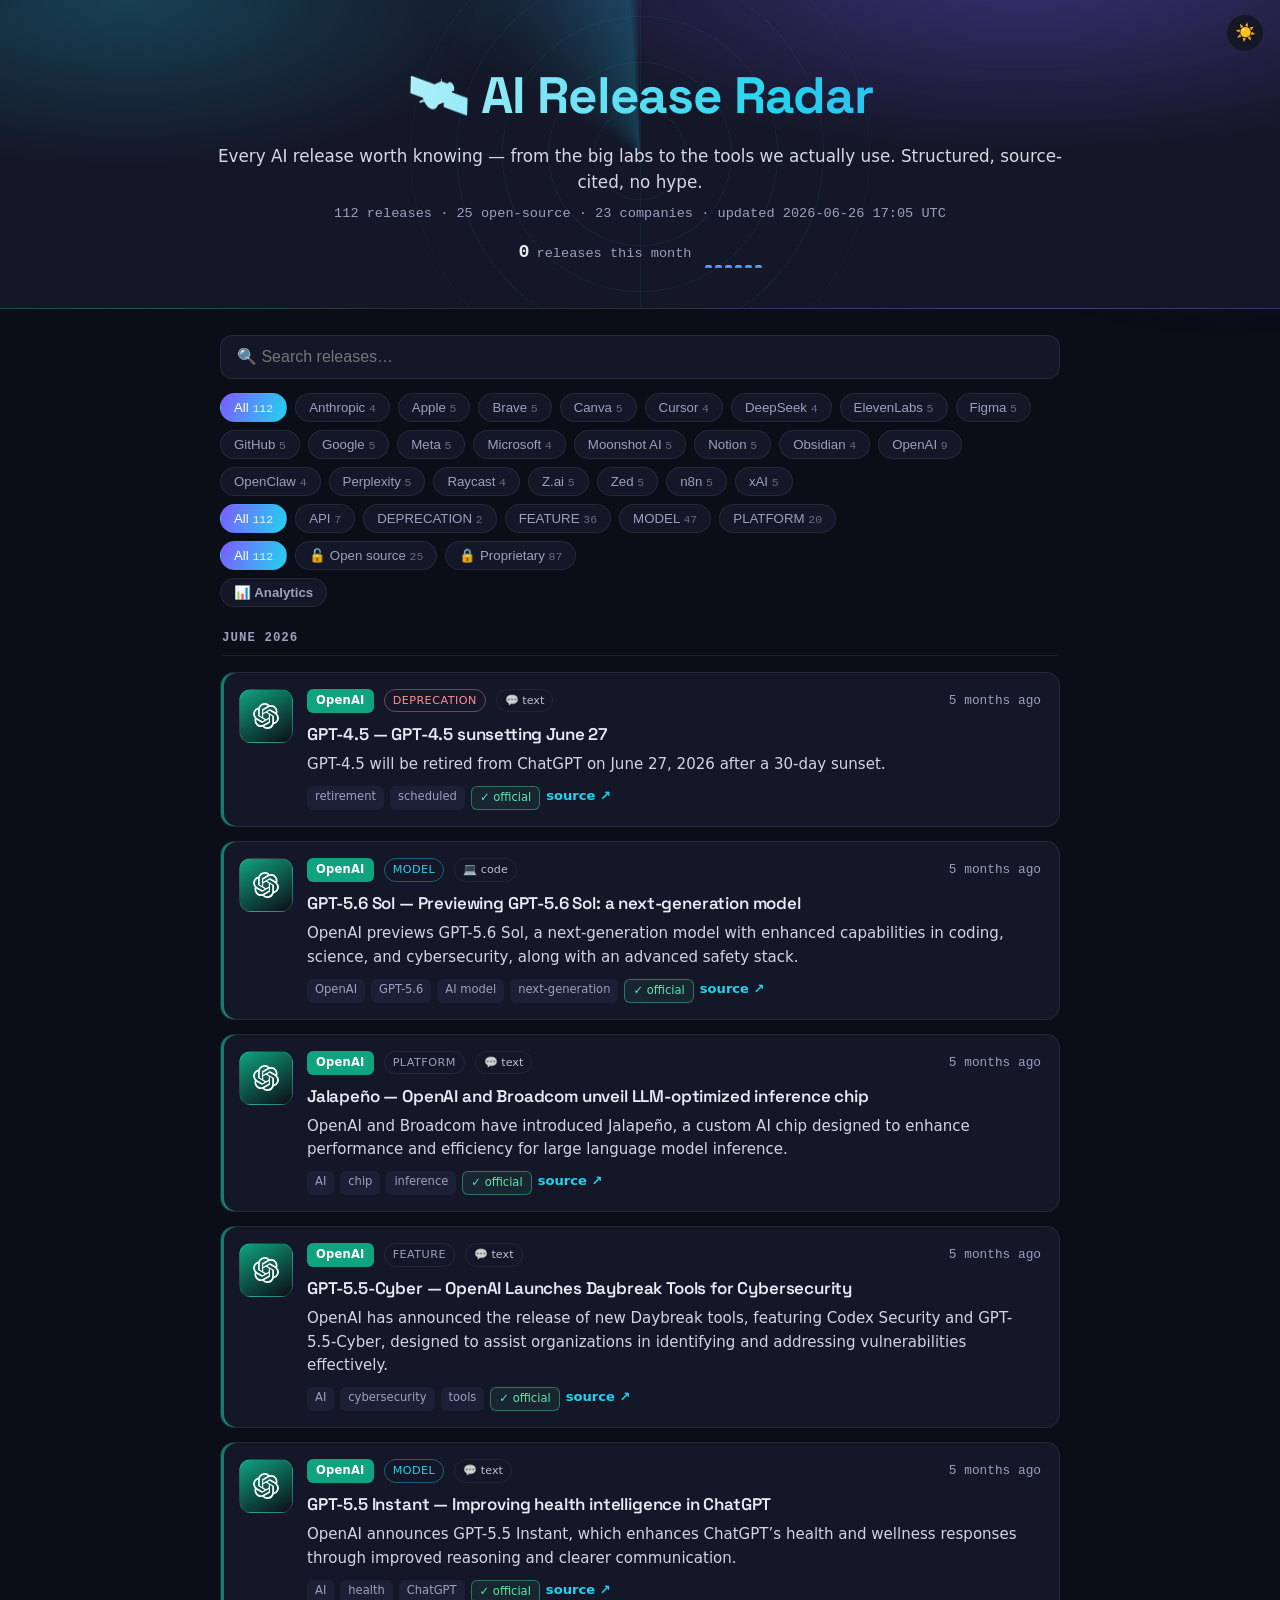
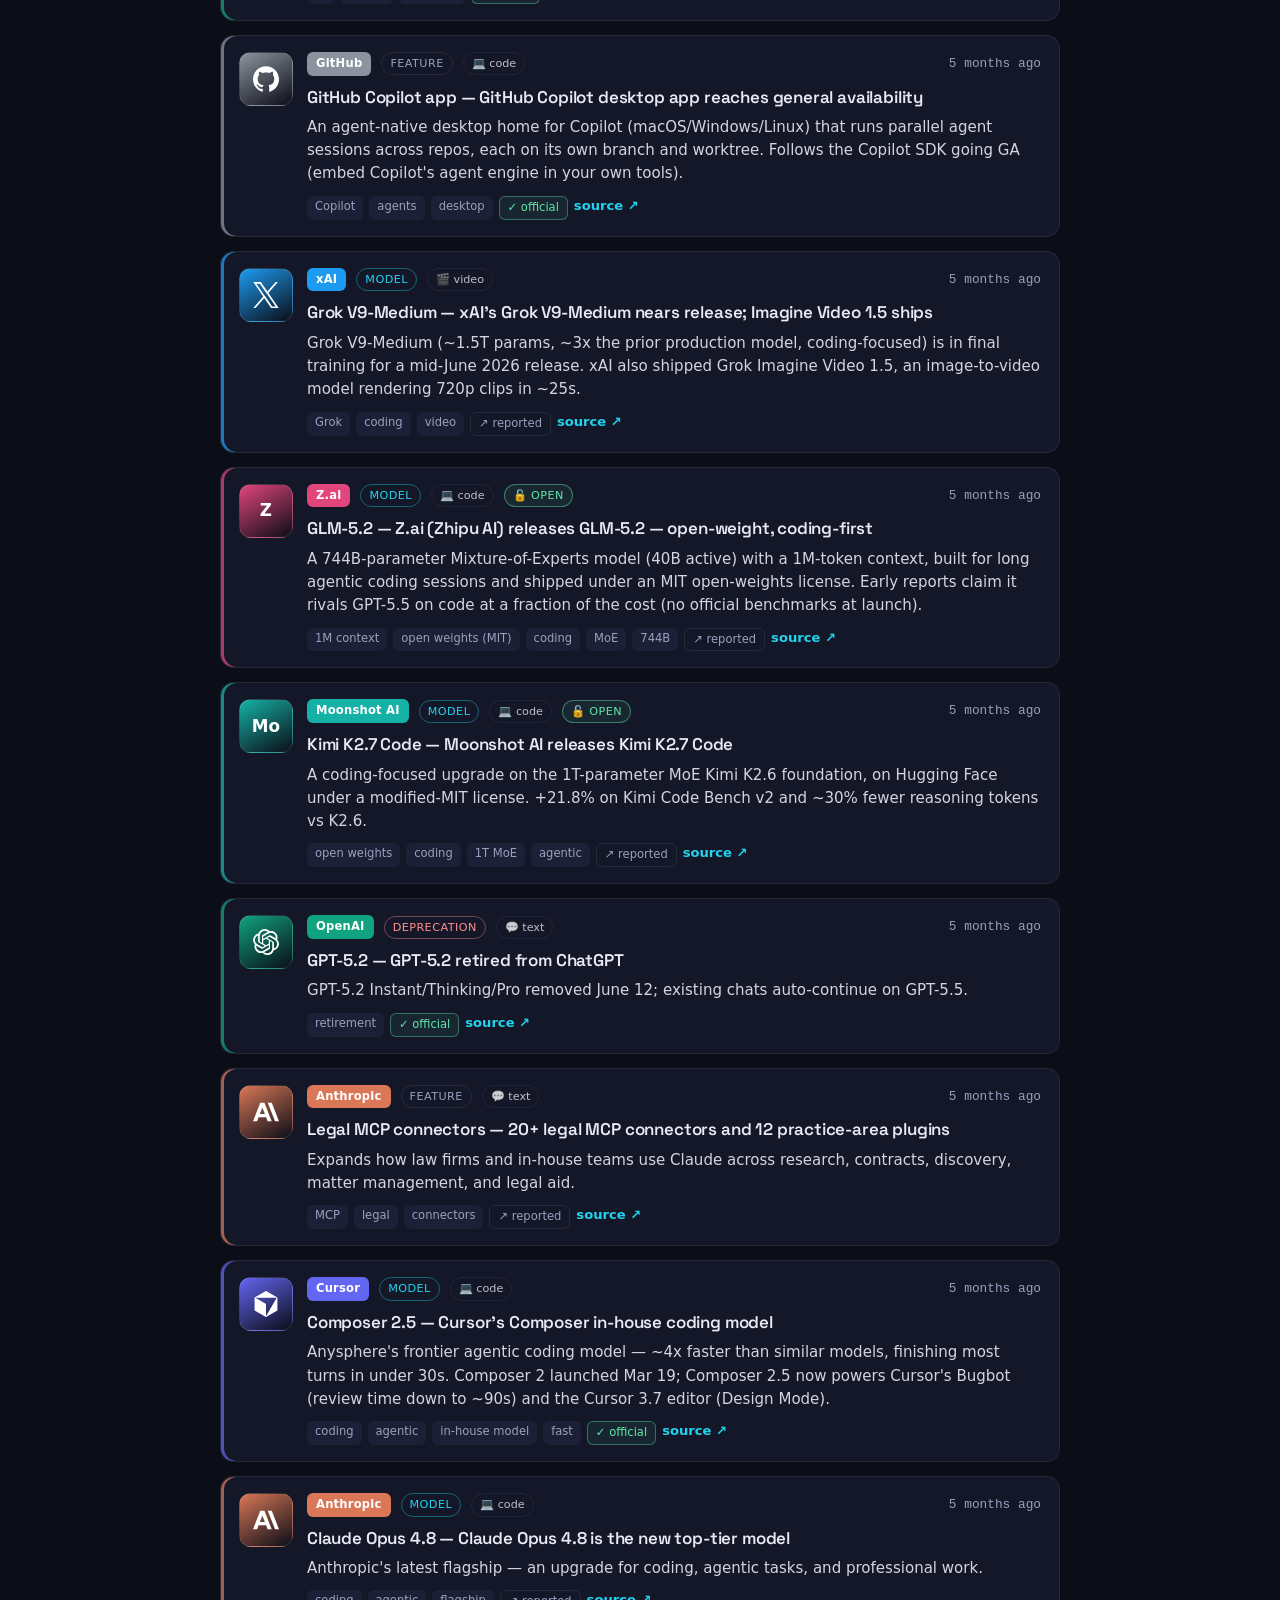
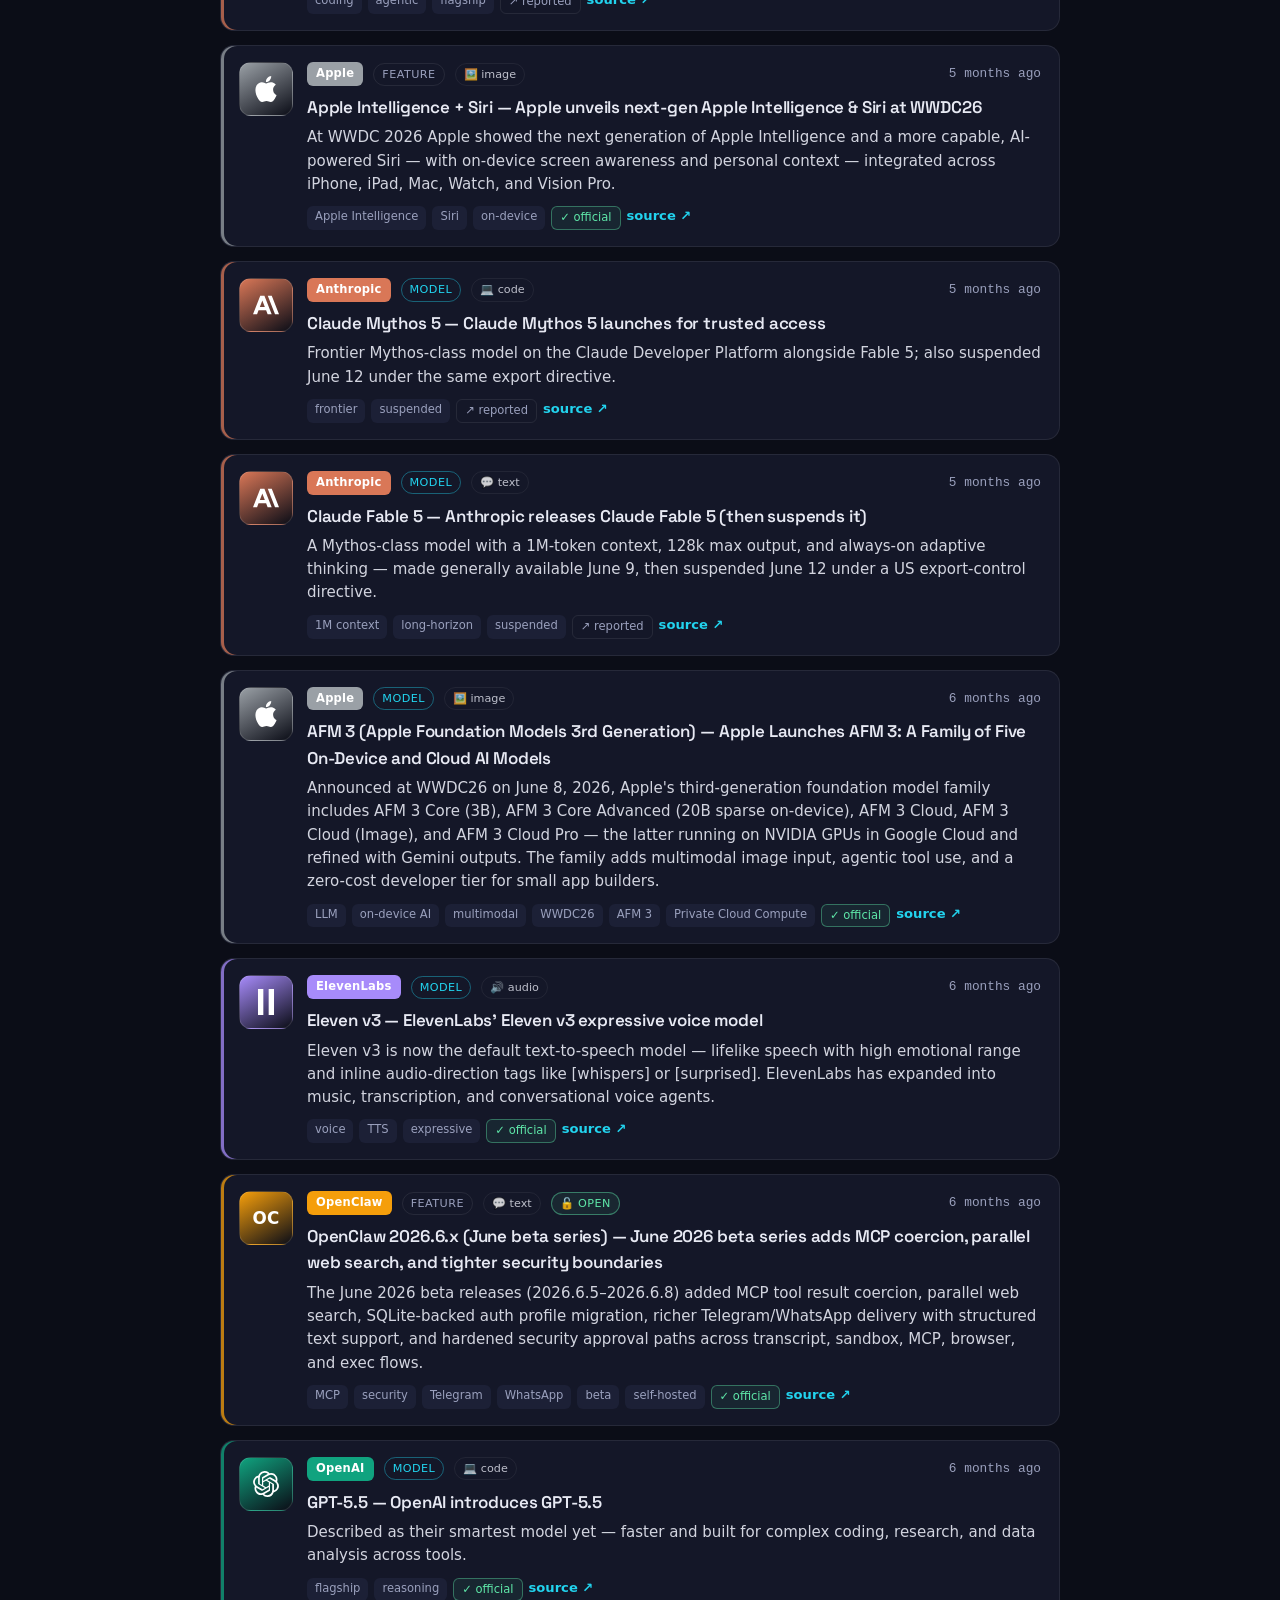
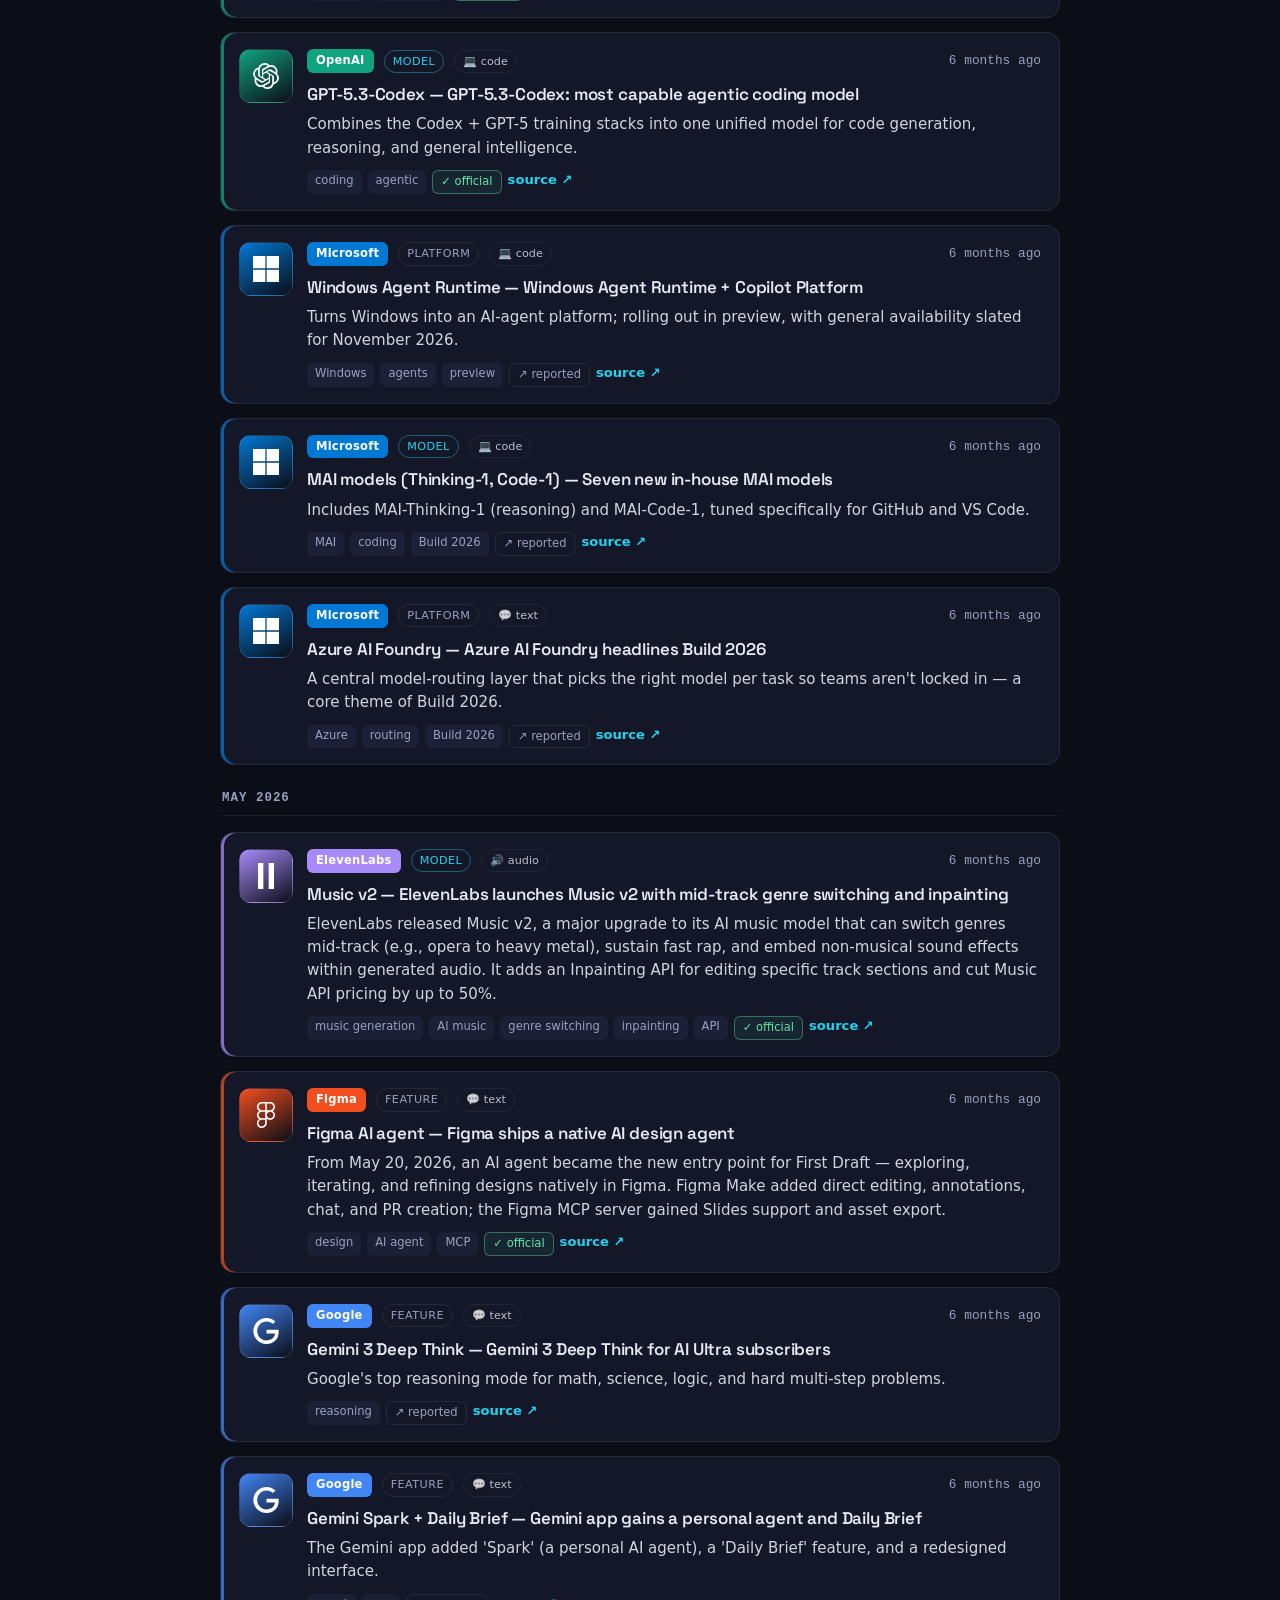
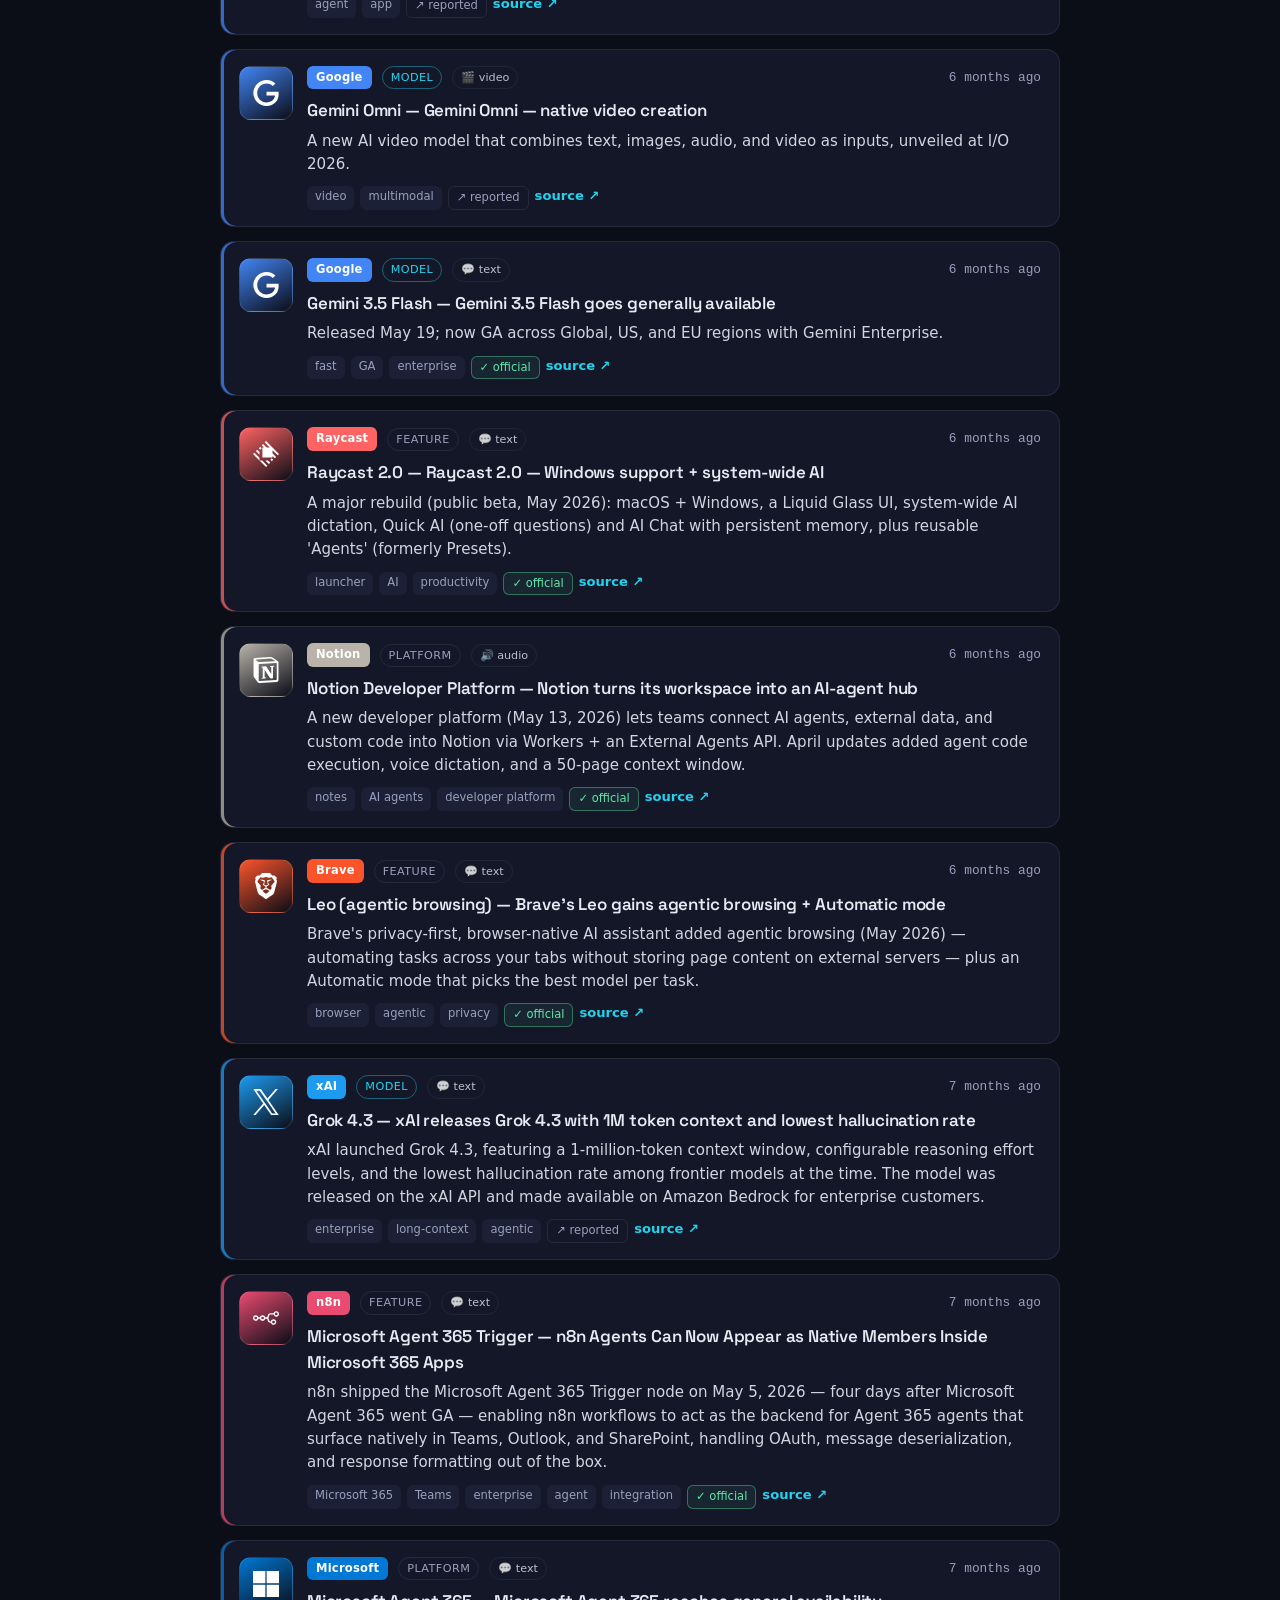
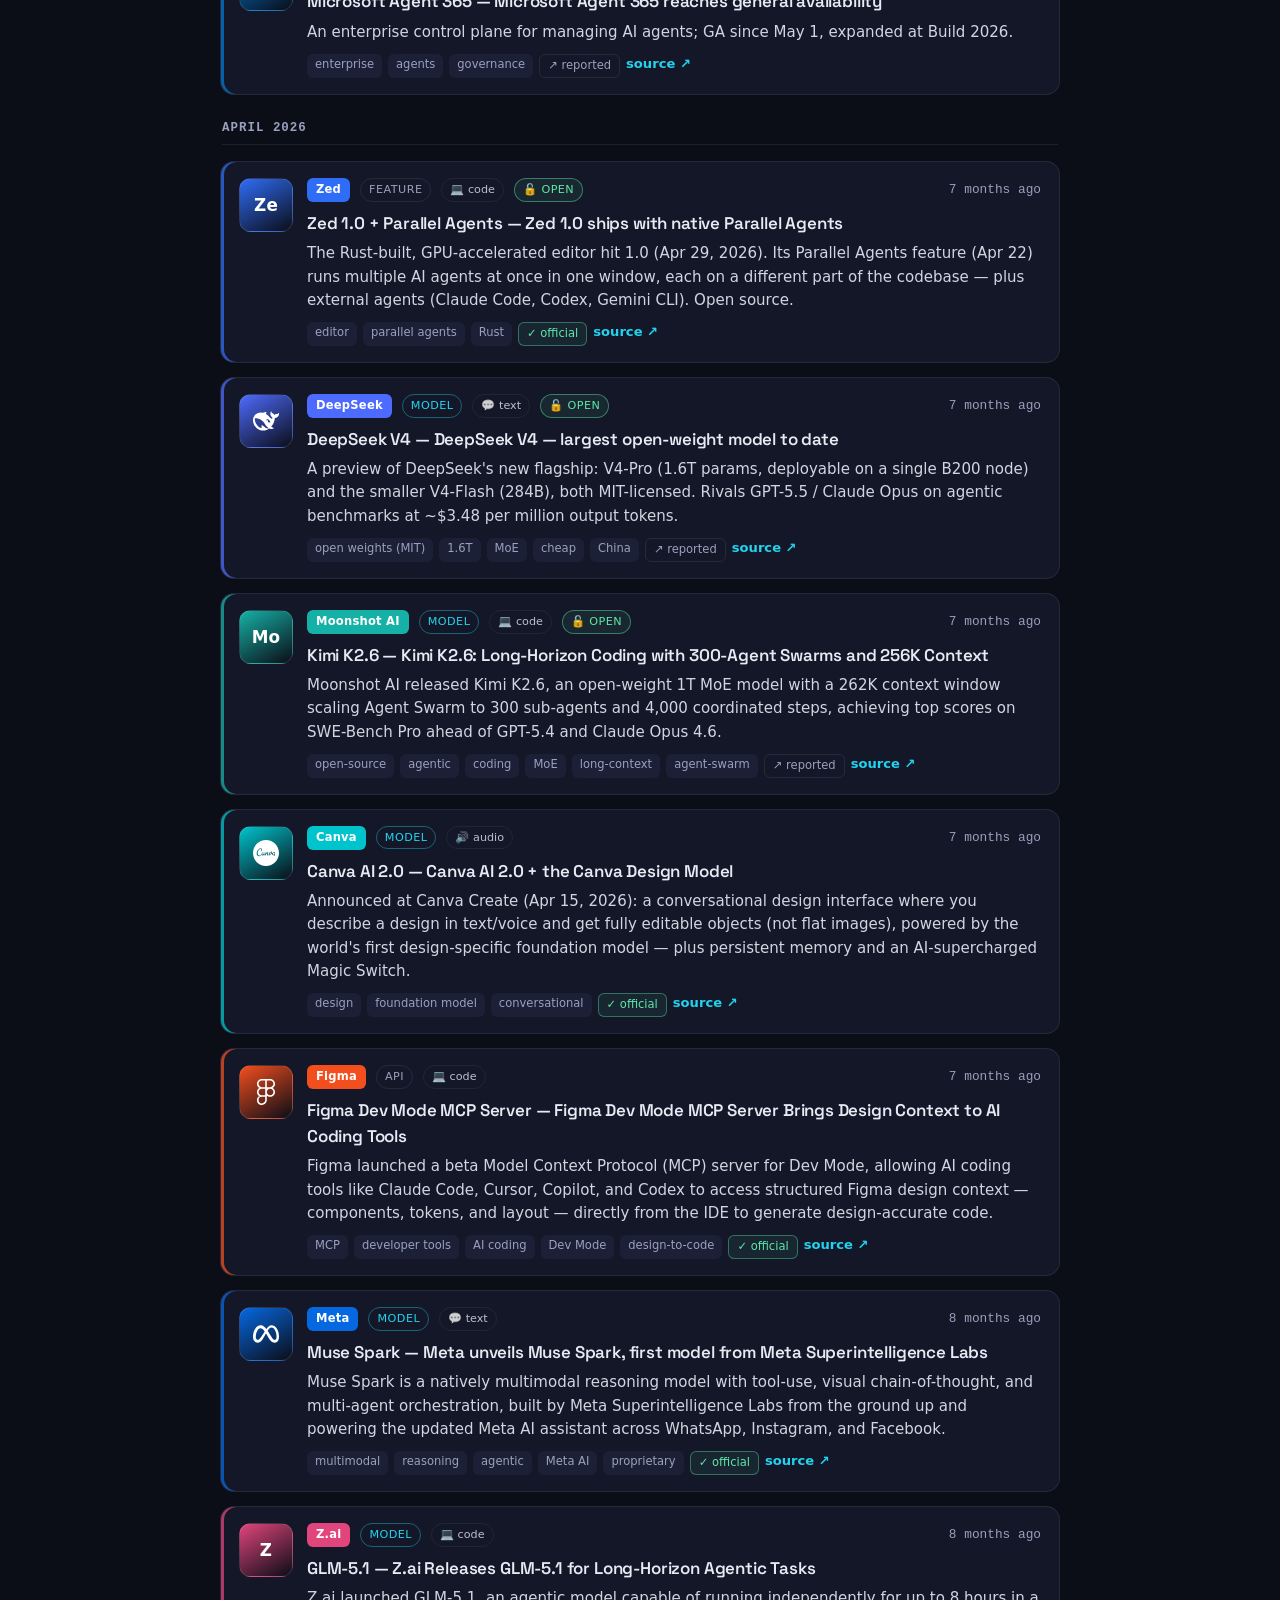
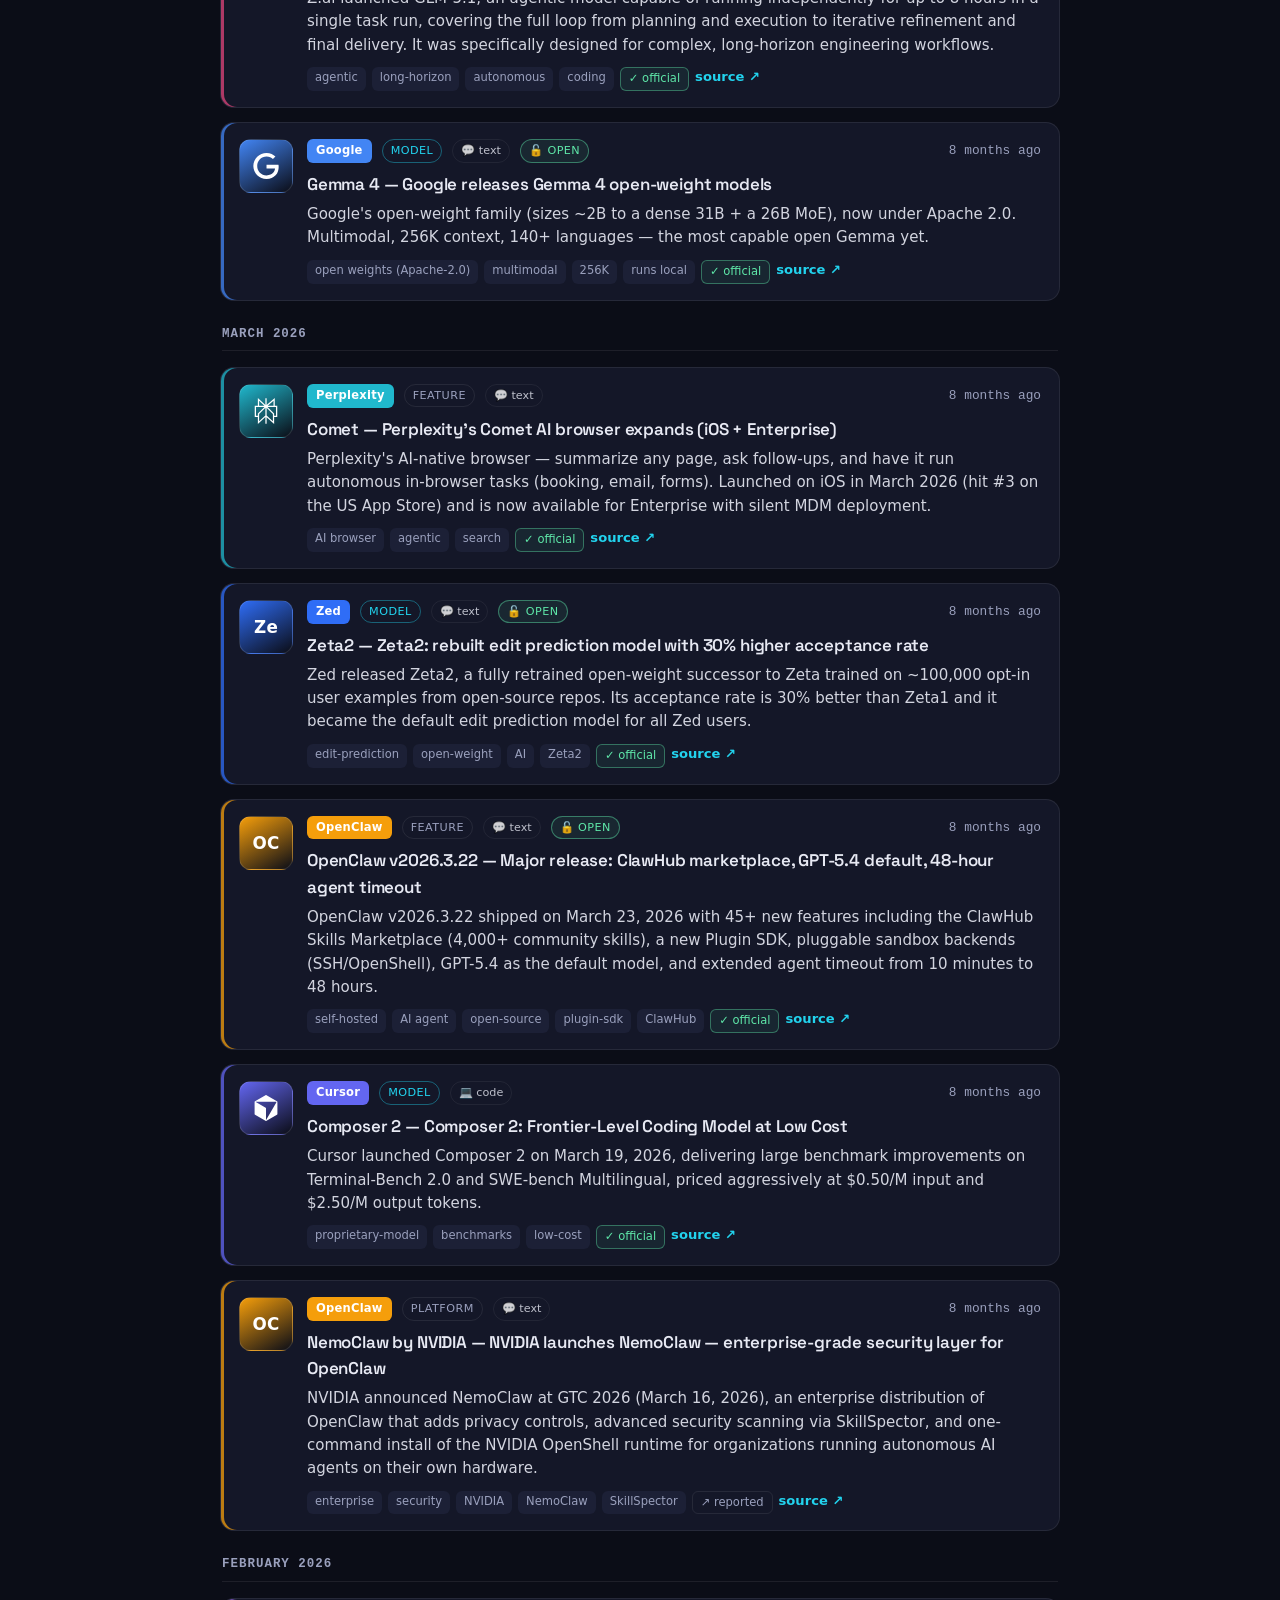
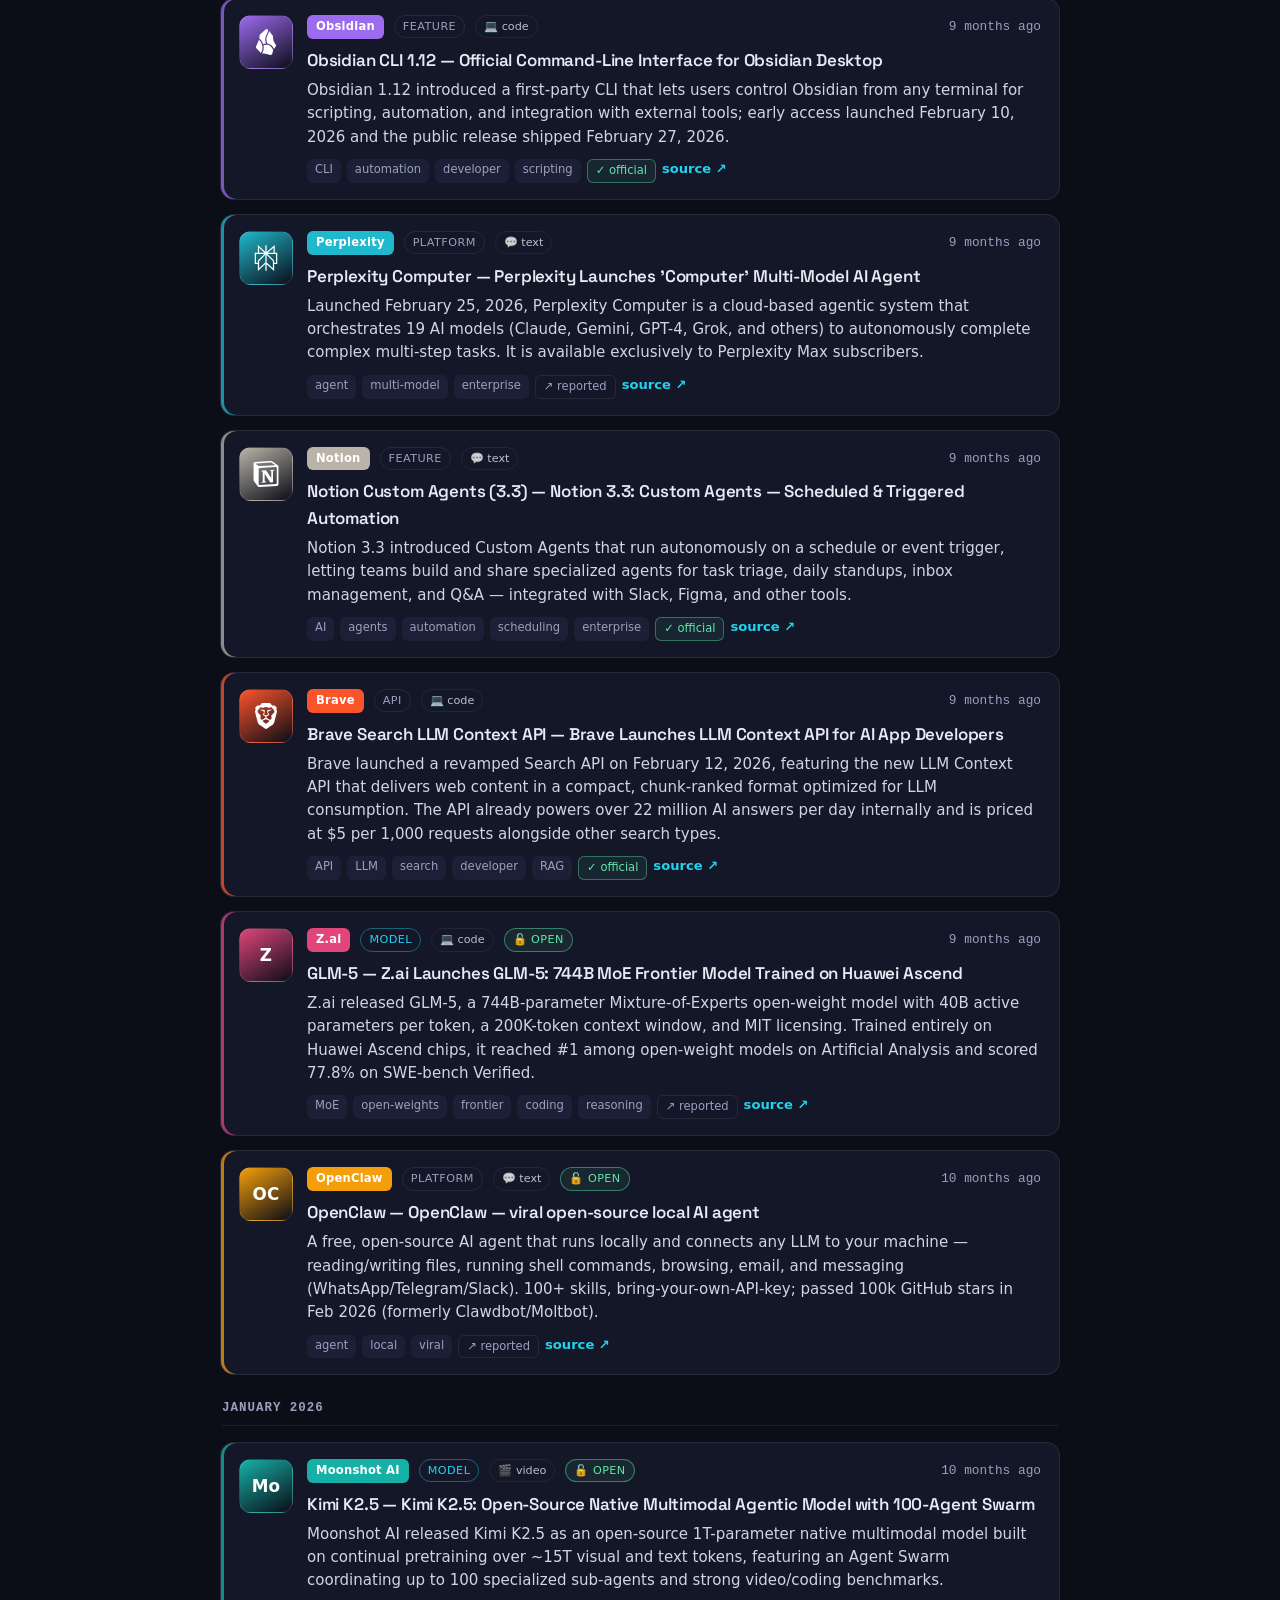
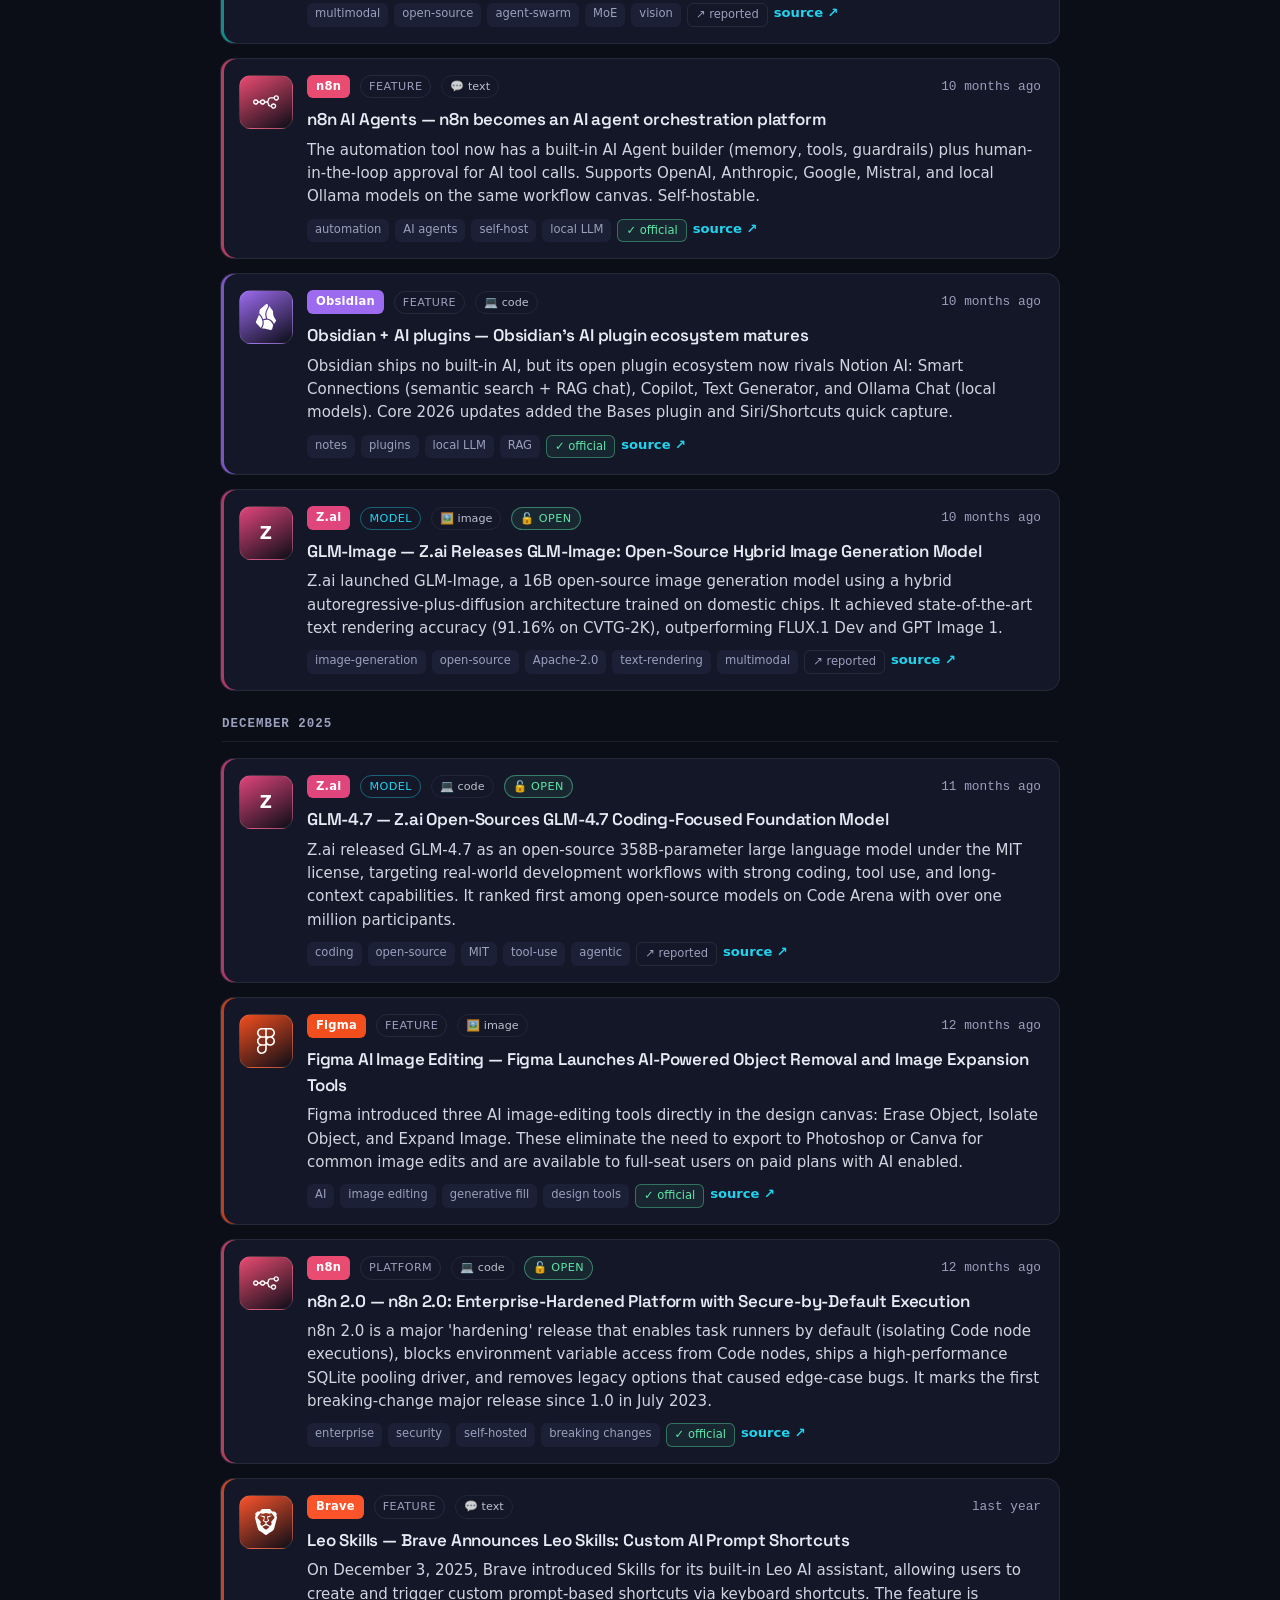
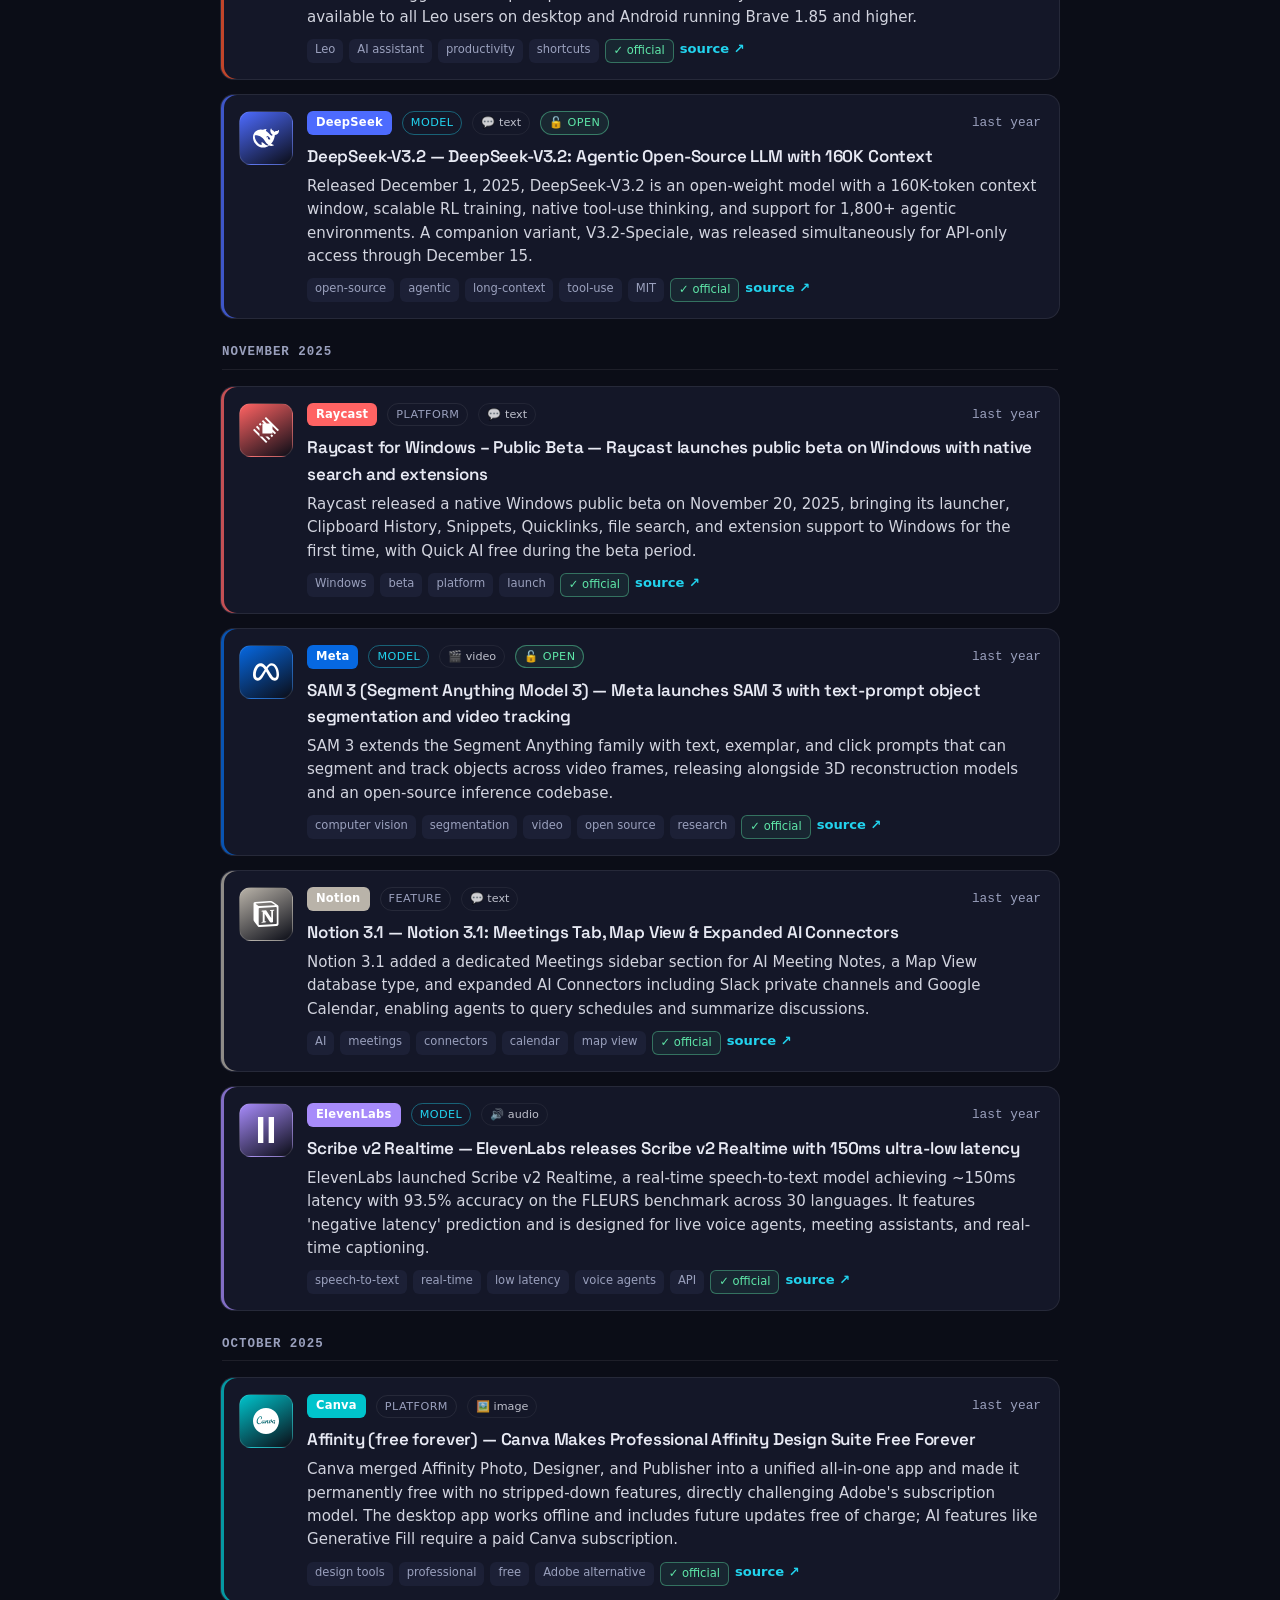
==== commit 7e4f480a: "Competitive upgrades: relative dates, analytics panel, modality tags, company spotlights Co-Authored" ====
--- a/index.html
+++ b/index.html
@@ -44,7 +44,13 @@
       <div class="filter-row" id="company-filters"></div>
       <div class="filter-row" id="type-filters"></div>
       <div class="filter-row" id="access-filters"></div>
+      <div class="filter-row">
+        <button id="analytics-toggle" class="chip toggle-btn">📊 Analytics</button>
+      </div>
     </section>
+
+    <section id="analytics" class="analytics" hidden></section>
+    <div id="spotlight" class="spotlight" hidden></div>
 
     <section id="feed" class="feed"></section>
     <p id="empty" class="empty" hidden>No releases match your filters.</p>
--- a/style.css
+++ b/style.css
@@ -260,6 +260,61 @@
 }
 body.light .tag { background: #eef1f8; }
 
+/* modality tag pill (💬 text / 🖼️ image / 🎬 video / 🔊 audio / 🤖 robotics / 💻 code) */
+.modality-pill { text-transform: none; letter-spacing: 0; color: var(--text); opacity: 0.8; border-color: var(--border); }
+
+/* analytics toggle button */
+.toggle-btn { font-weight: 600; }
+
+/* ---------- analytics panel ---------- */
+.analytics {
+  background: var(--panel);
+  border: 1px solid var(--border);
+  border-radius: 14px;
+  padding: 18px 20px;
+  margin-bottom: 20px;
+}
+.apanel { display: grid; grid-template-columns: 1fr 1fr; gap: 26px; }
+.ablock h4 {
+  margin: 0 0 12px;
+  font-size: 0.75rem; text-transform: uppercase; letter-spacing: 0.08em; color: var(--muted);
+}
+.abars { display: flex; flex-direction: column; gap: 7px; }
+.abar-row { display: flex; align-items: center; gap: 10px; font-size: 0.8rem; }
+.abar-label { flex: 0 0 92px; color: var(--text); white-space: nowrap; overflow: hidden; text-overflow: ellipsis; }
+.abar-track { flex: 1; height: 9px; background: var(--panel-2); border-radius: 999px; overflow: hidden; }
+.abar-fill { display: block; height: 100%; border-radius: 999px; transition: width 0.5s ease; }
+.abar-num { flex: 0 0 24px; text-align: right; color: var(--muted); font-variant-numeric: tabular-nums;
+  font-family: ui-monospace, "Cascadia Code", Consolas, monospace; }
+.acols { display: flex; align-items: flex-end; gap: 6px; height: 110px; }
+.acol { flex: 1; display: flex; flex-direction: column; align-items: center; gap: 5px; justify-content: flex-end; }
+.acol-fill { width: 100%; max-width: 22px; border-radius: 3px 3px 0 0; background: linear-gradient(var(--accent-2), var(--accent)); }
+.acol-x { font-size: 0.62rem; color: var(--muted); font-family: ui-monospace, Consolas, monospace; }
+.atypes { display: flex; flex-wrap: wrap; gap: 7px; }
+.atype { font-size: 0.76rem; color: var(--muted); border: 1px solid var(--border); border-radius: 999px; padding: 3px 10px; text-transform: uppercase; letter-spacing: 0.03em; }
+.atype b { color: var(--text); }
+
+/* ---------- company spotlight ---------- */
+.spotlight { margin-bottom: 18px; }
+.spotlight-card {
+  display: flex; gap: 16px; align-items: center;
+  background: linear-gradient(110deg, color-mix(in srgb, var(--c) 14%, var(--panel)), var(--panel));
+  border: 1px solid color-mix(in srgb, var(--c) 35%, var(--border));
+  border-radius: 16px; padding: 16px 20px;
+  box-shadow: inset 4px 0 0 0 var(--c);
+}
+.spotlight-thumb { flex: 0 0 64px; width: 64px; height: 64px; }
+.spotlight-body h2 { margin: 0 0 6px; font-family: "Space Grotesk", "Inter", sans-serif; font-size: 1.4rem; }
+.spotlight-stats { display: flex; flex-wrap: wrap; gap: 16px; color: var(--muted); font-size: 0.86rem; }
+.spotlight-stats b { color: var(--text); font-size: 1.02rem; font-family: ui-monospace, Consolas, monospace; }
+.spotlight-latest { margin-top: 7px; color: var(--muted); font-size: 0.84rem; }
+.spotlight-latest b { color: var(--text); }
+
+@media (max-width: 560px) {
+  .apanel { grid-template-columns: 1fr; gap: 20px; }
+  .abar-label { flex-basis: 72px; }
+}
+
 /* respect users who prefer less motion — kill the spinning/drifting bits */
 @media (prefers-reduced-motion: reduce) {
   .radar-grid::before, .hero h1, body::before { animation: none; }
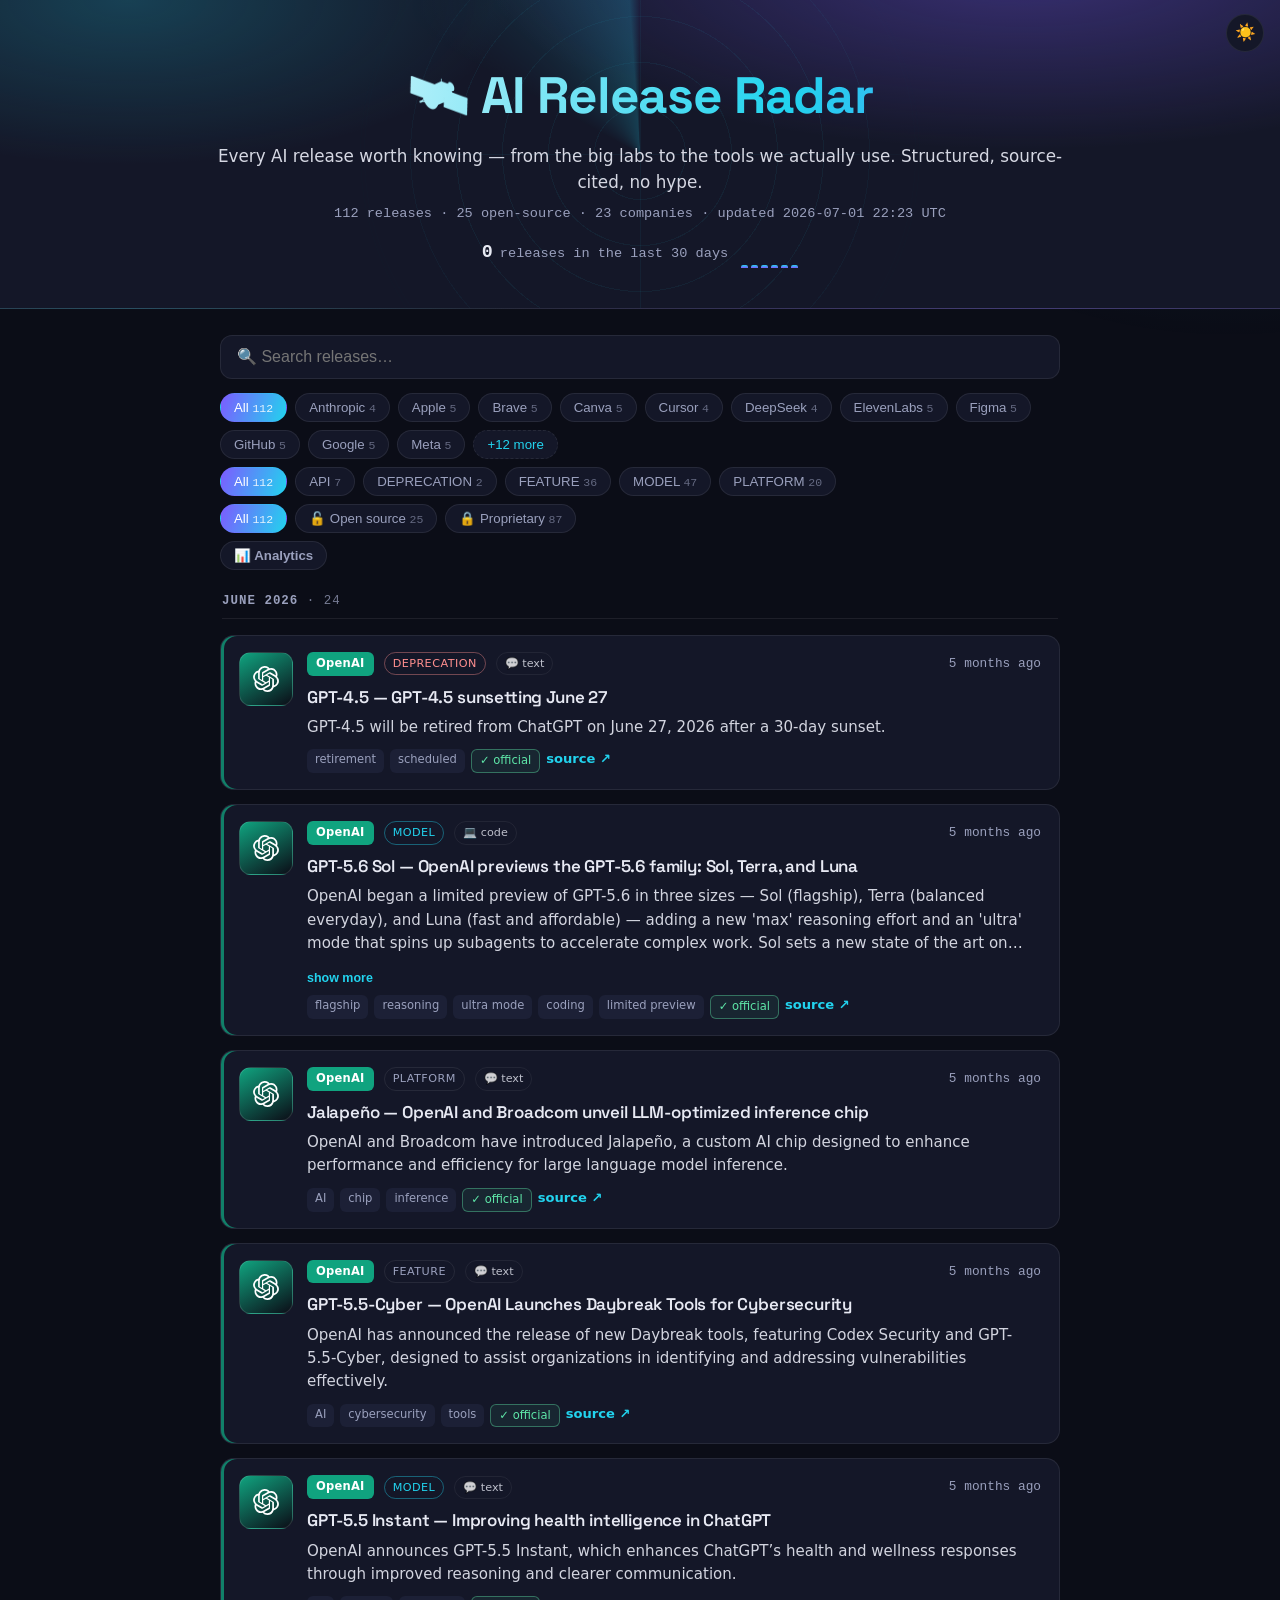
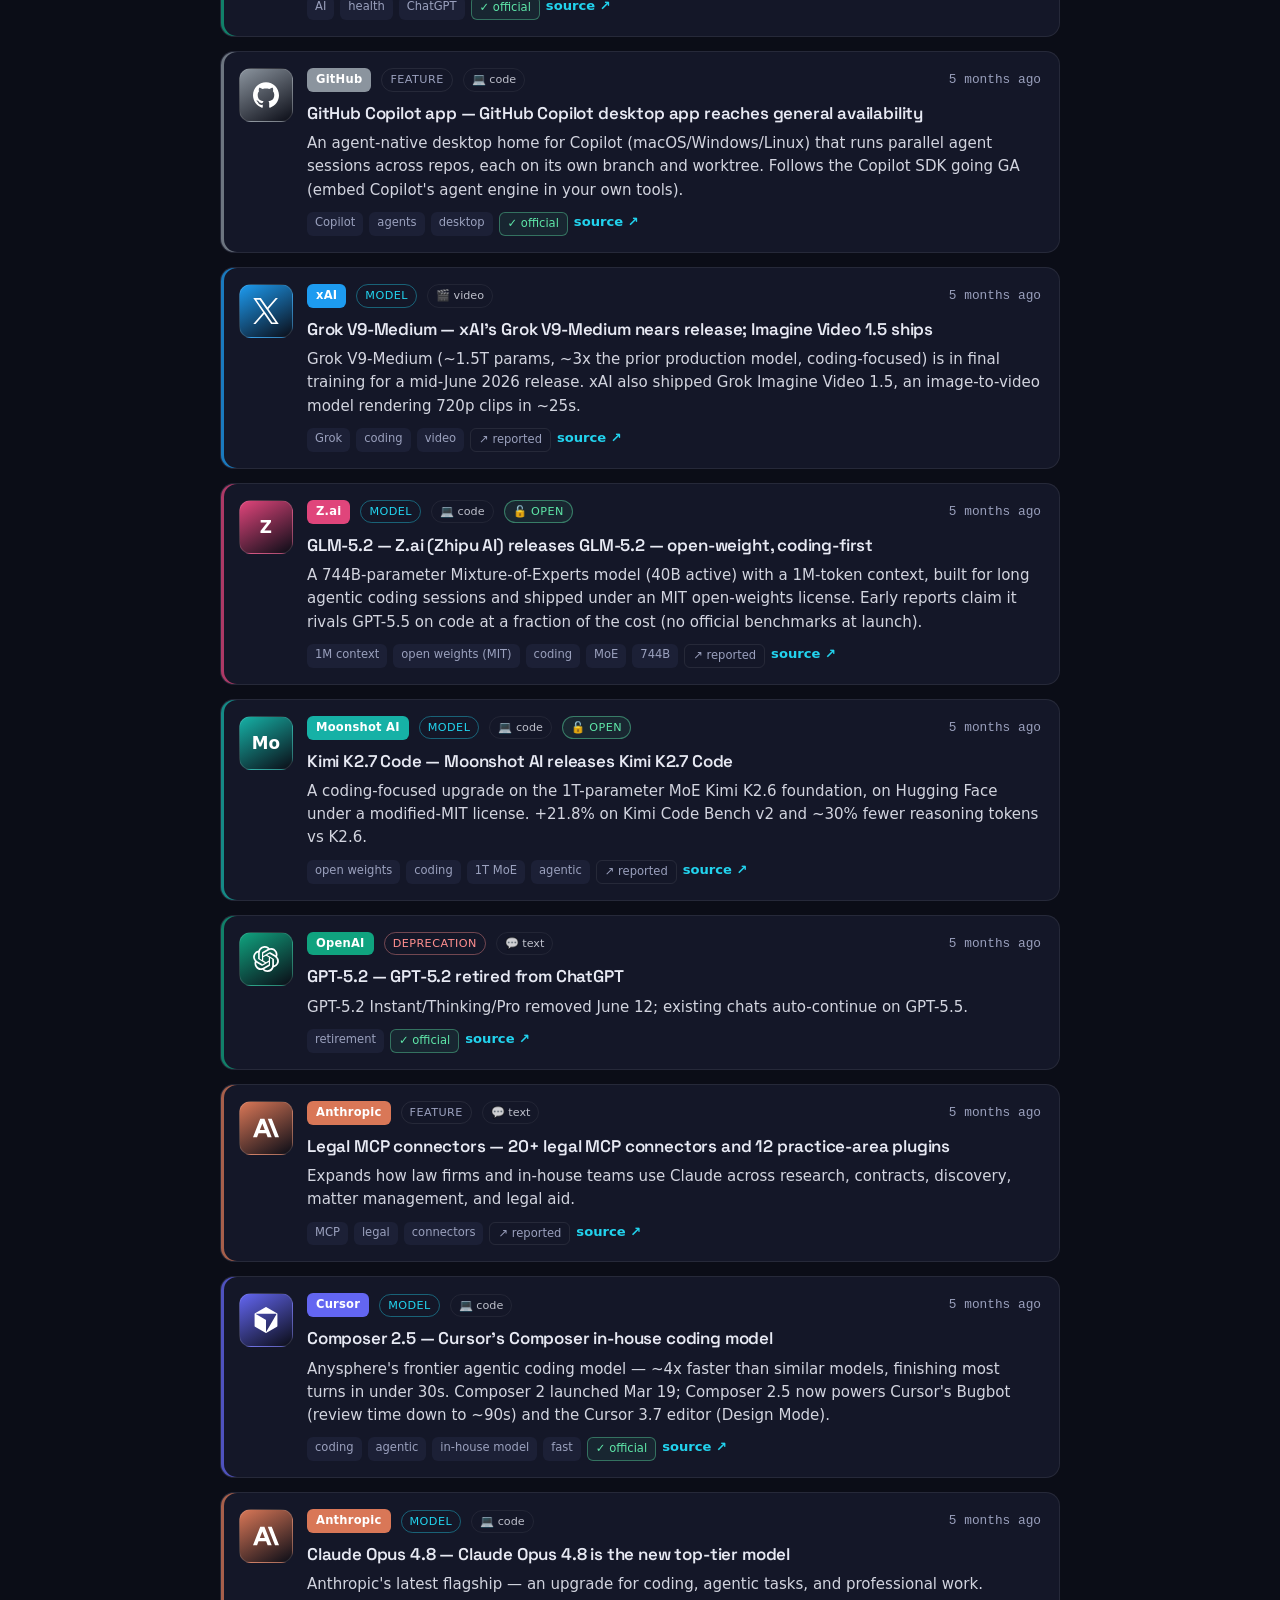
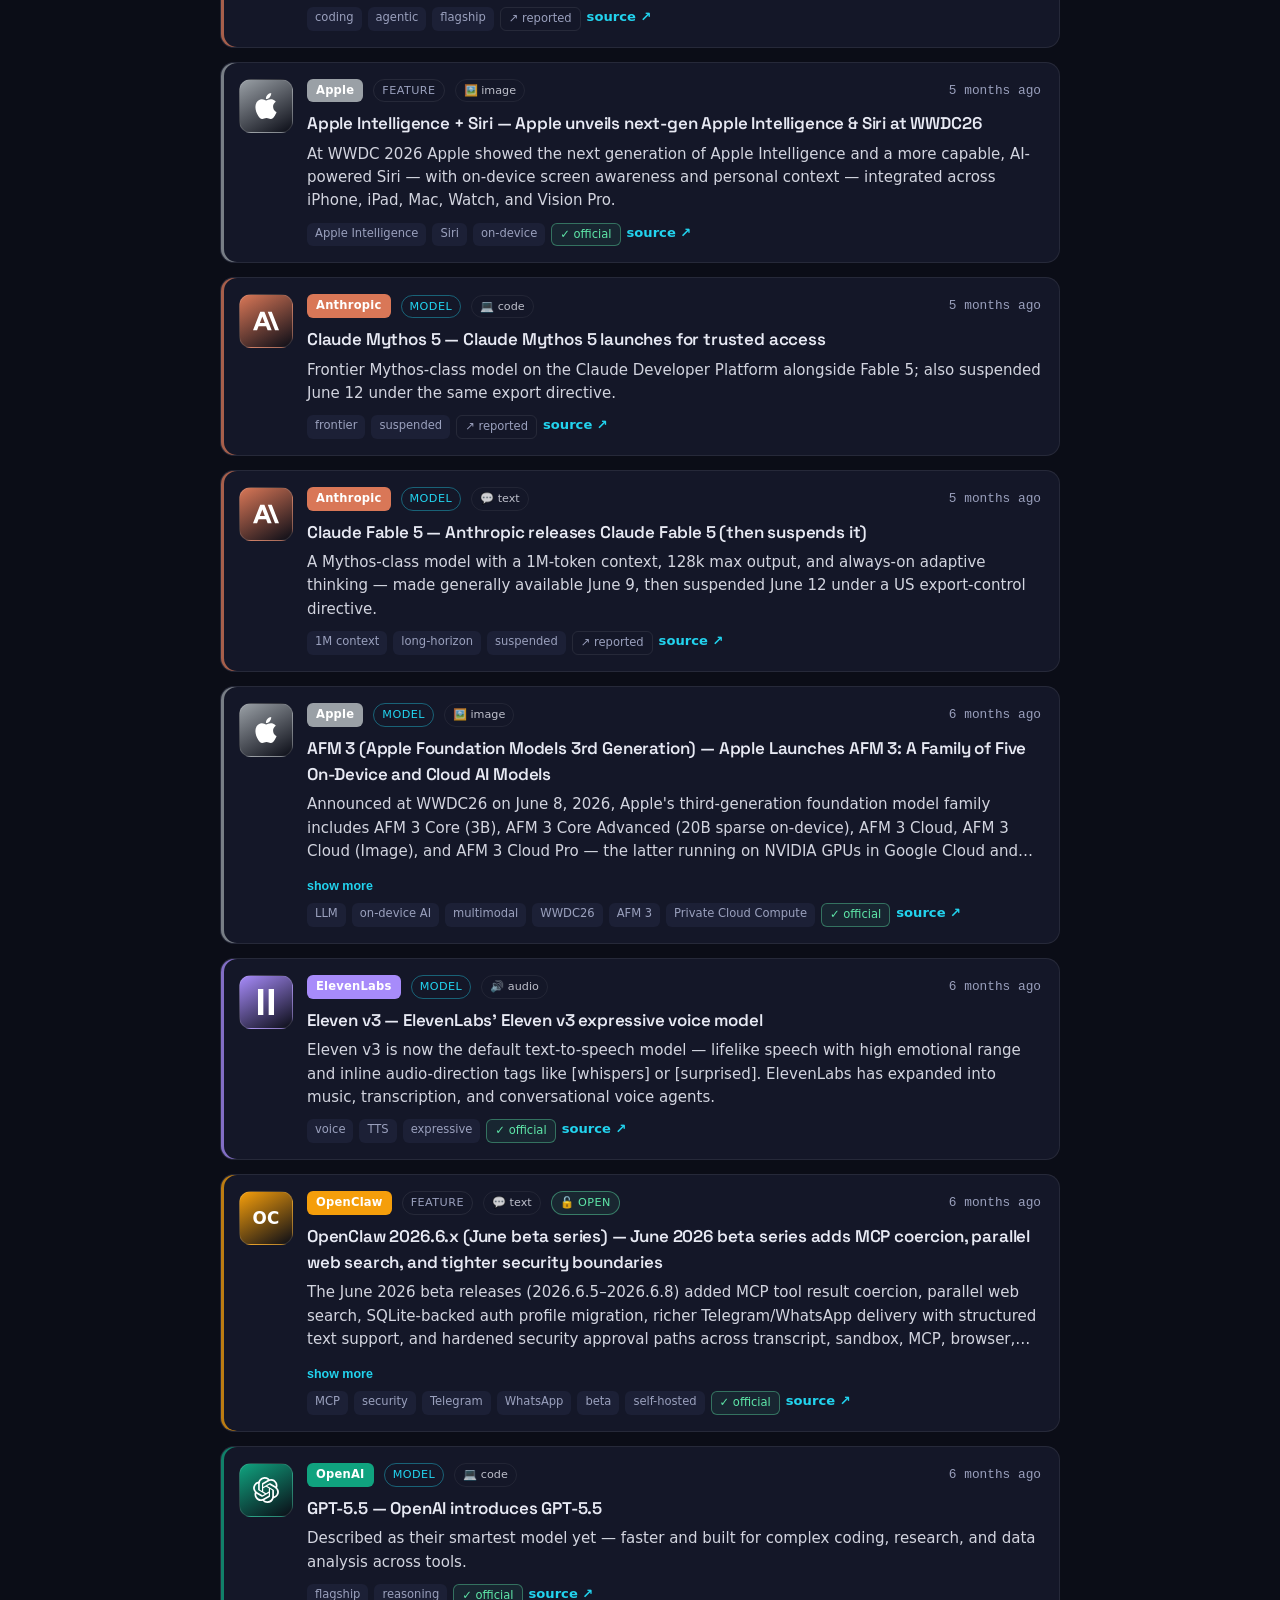
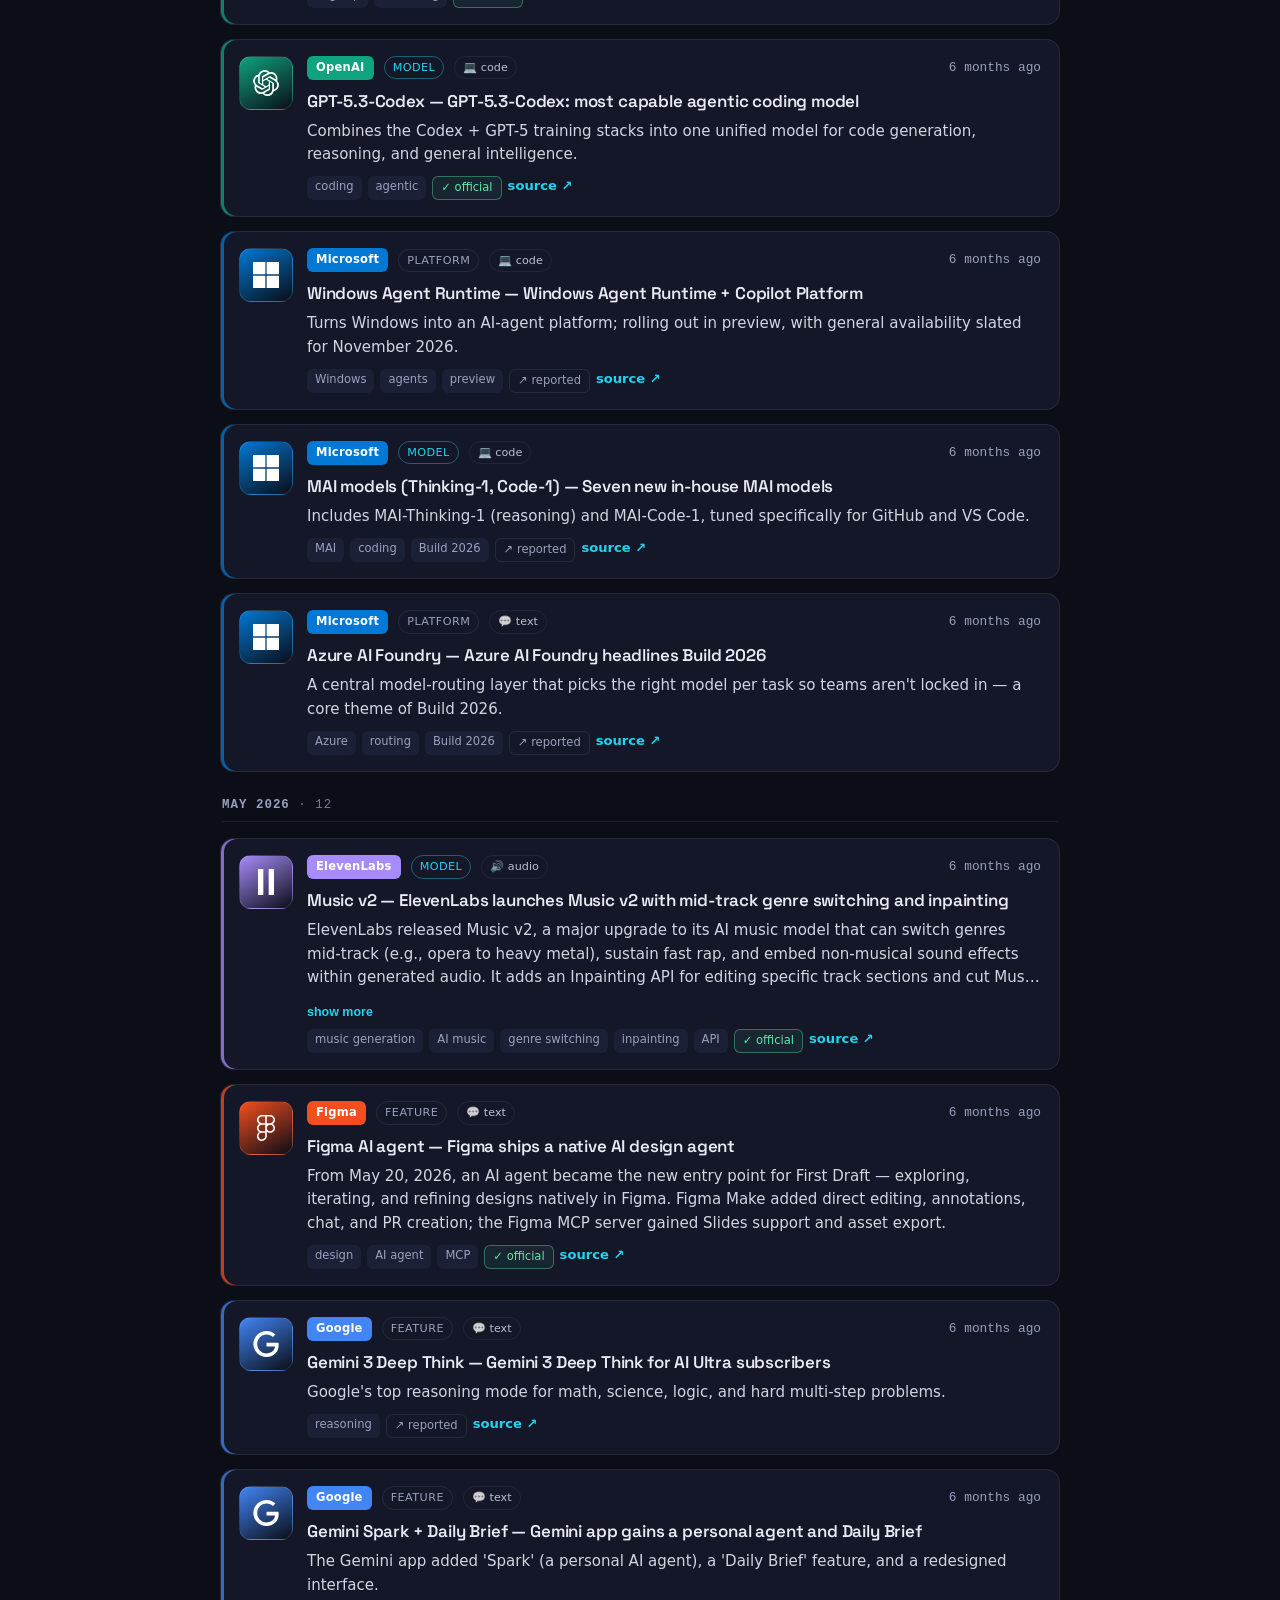
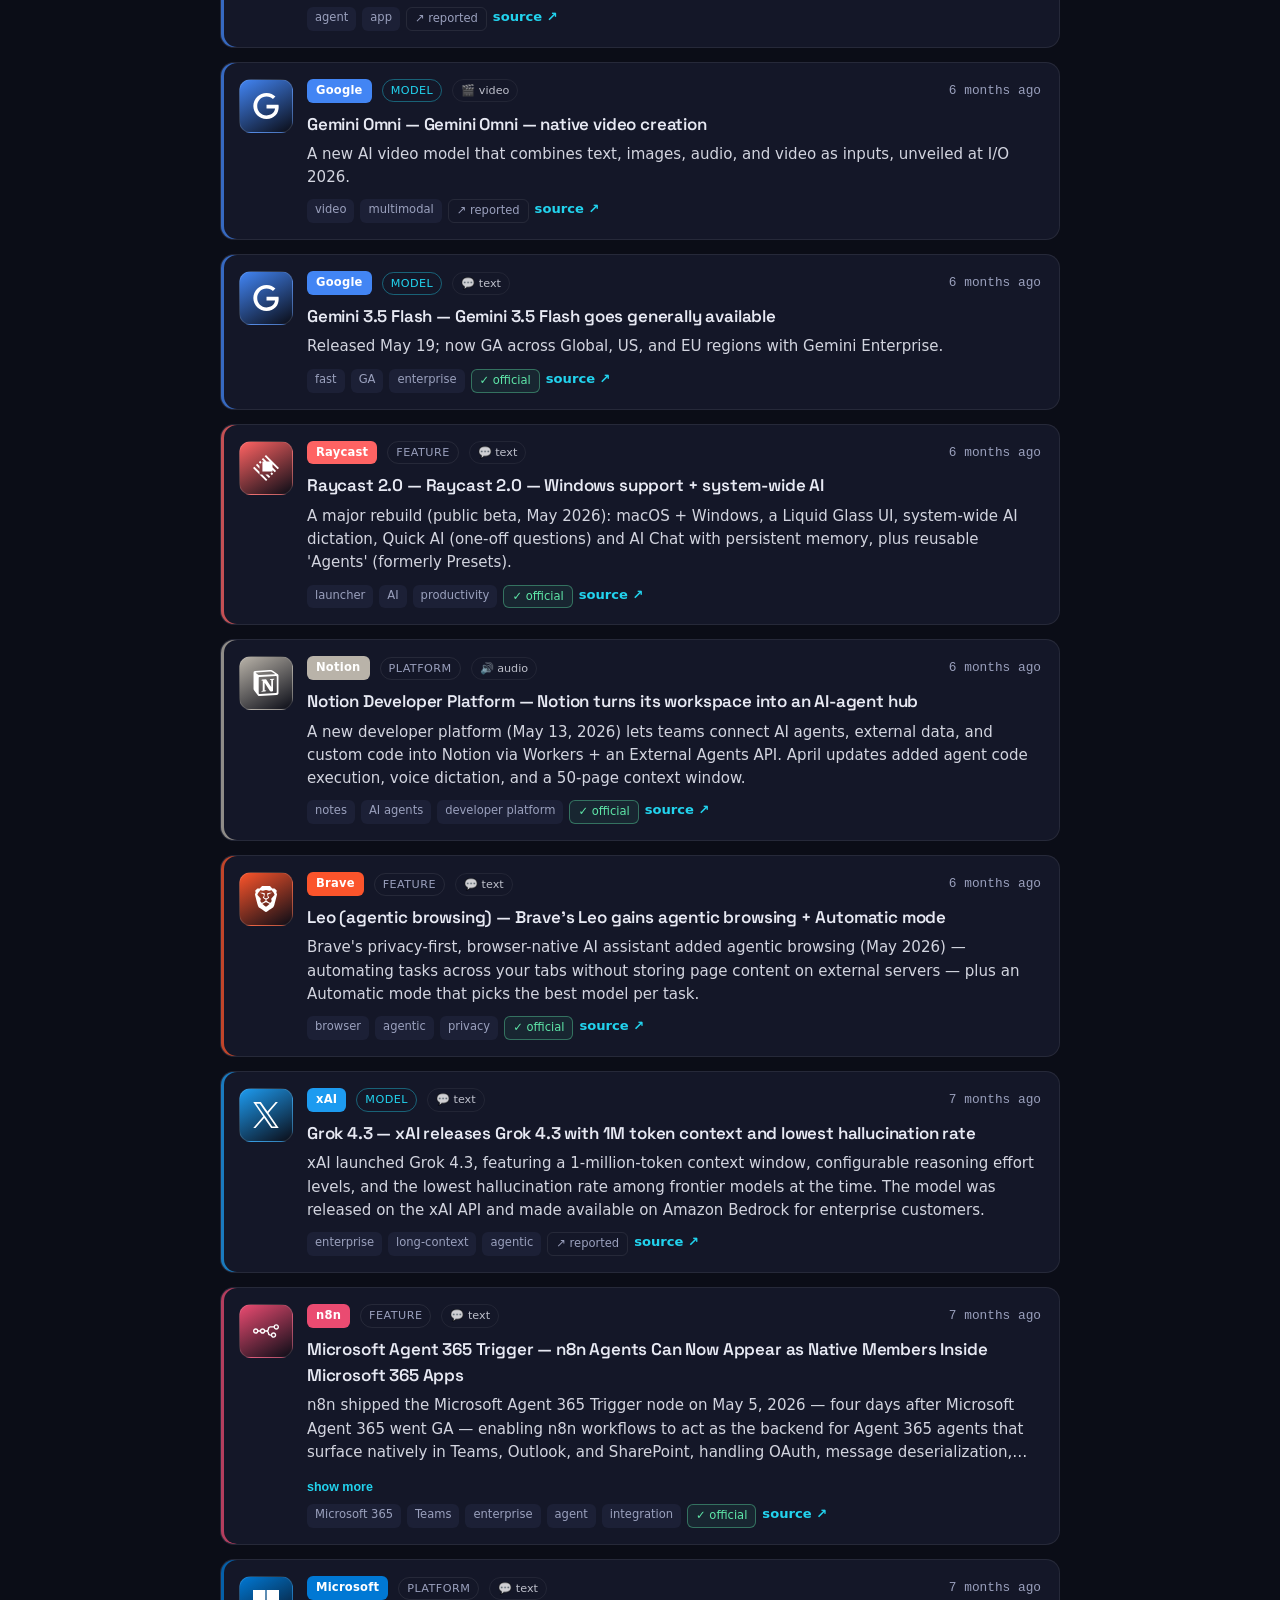
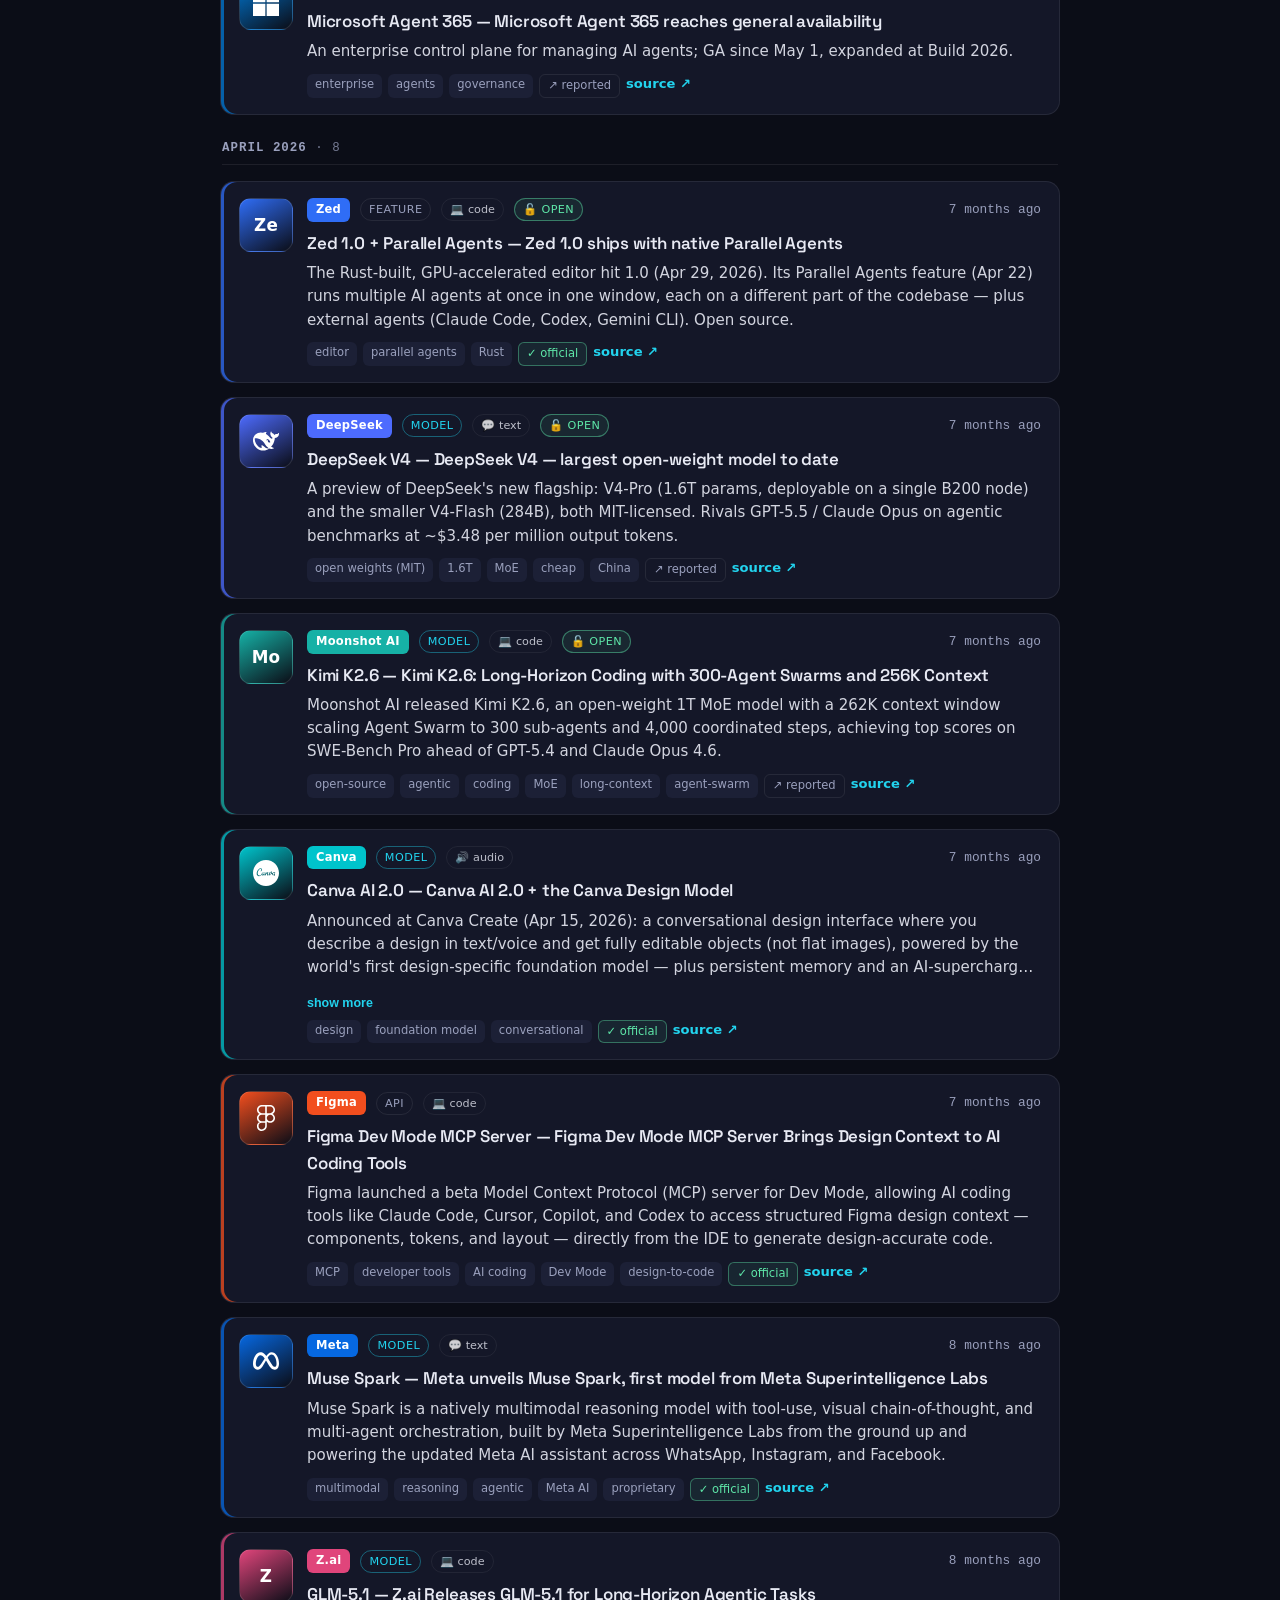
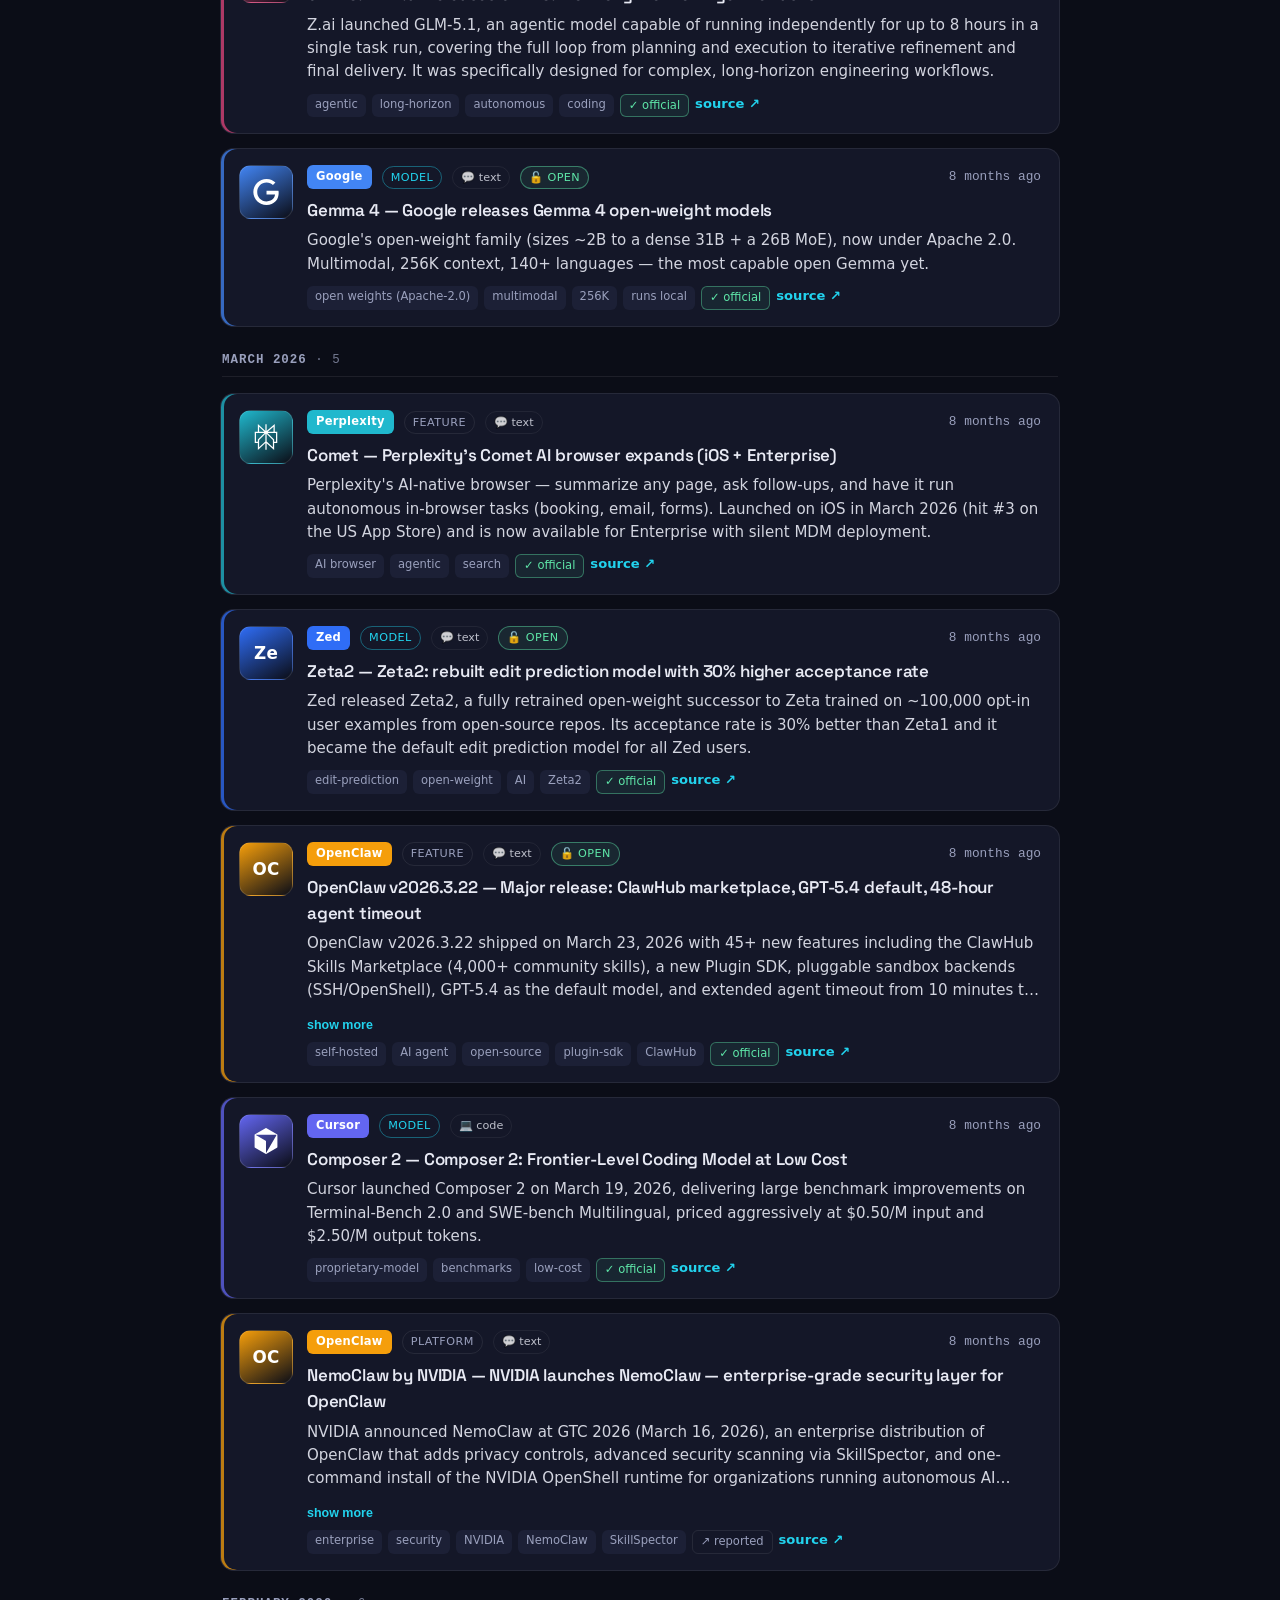
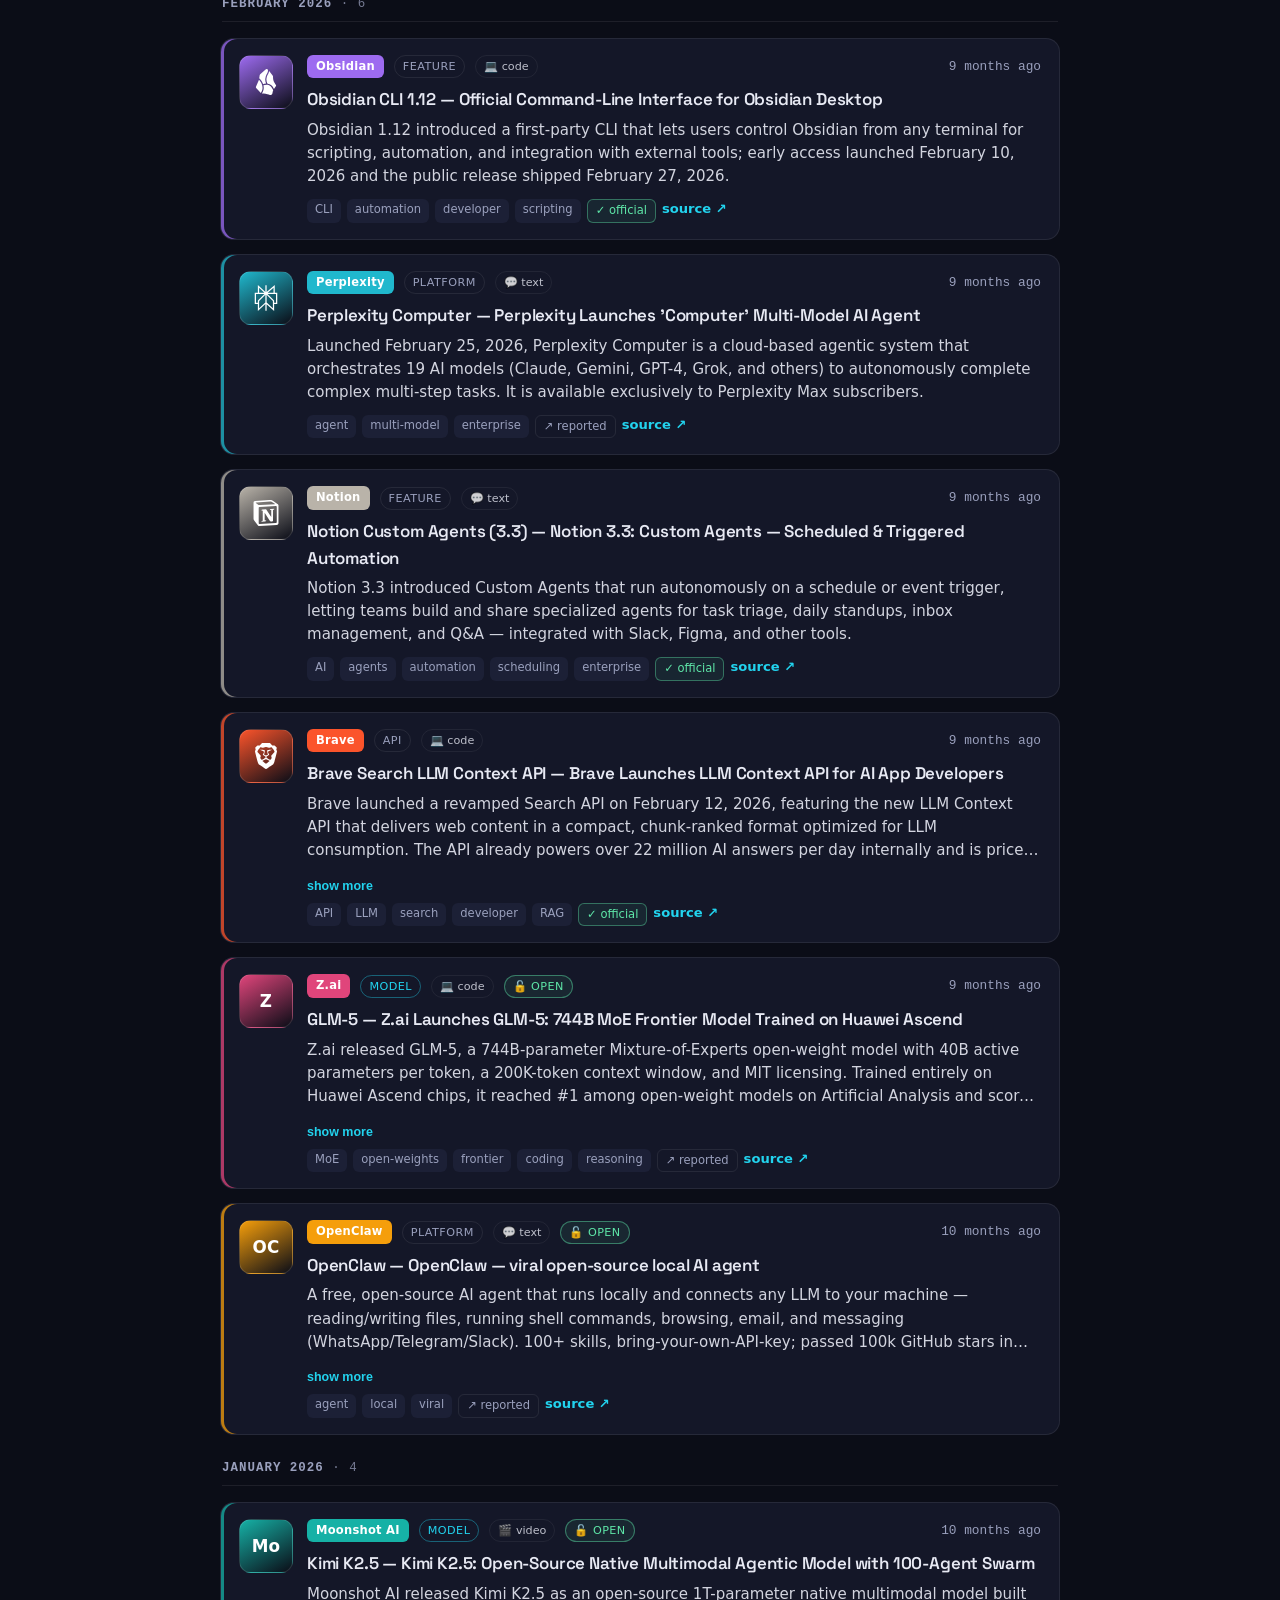
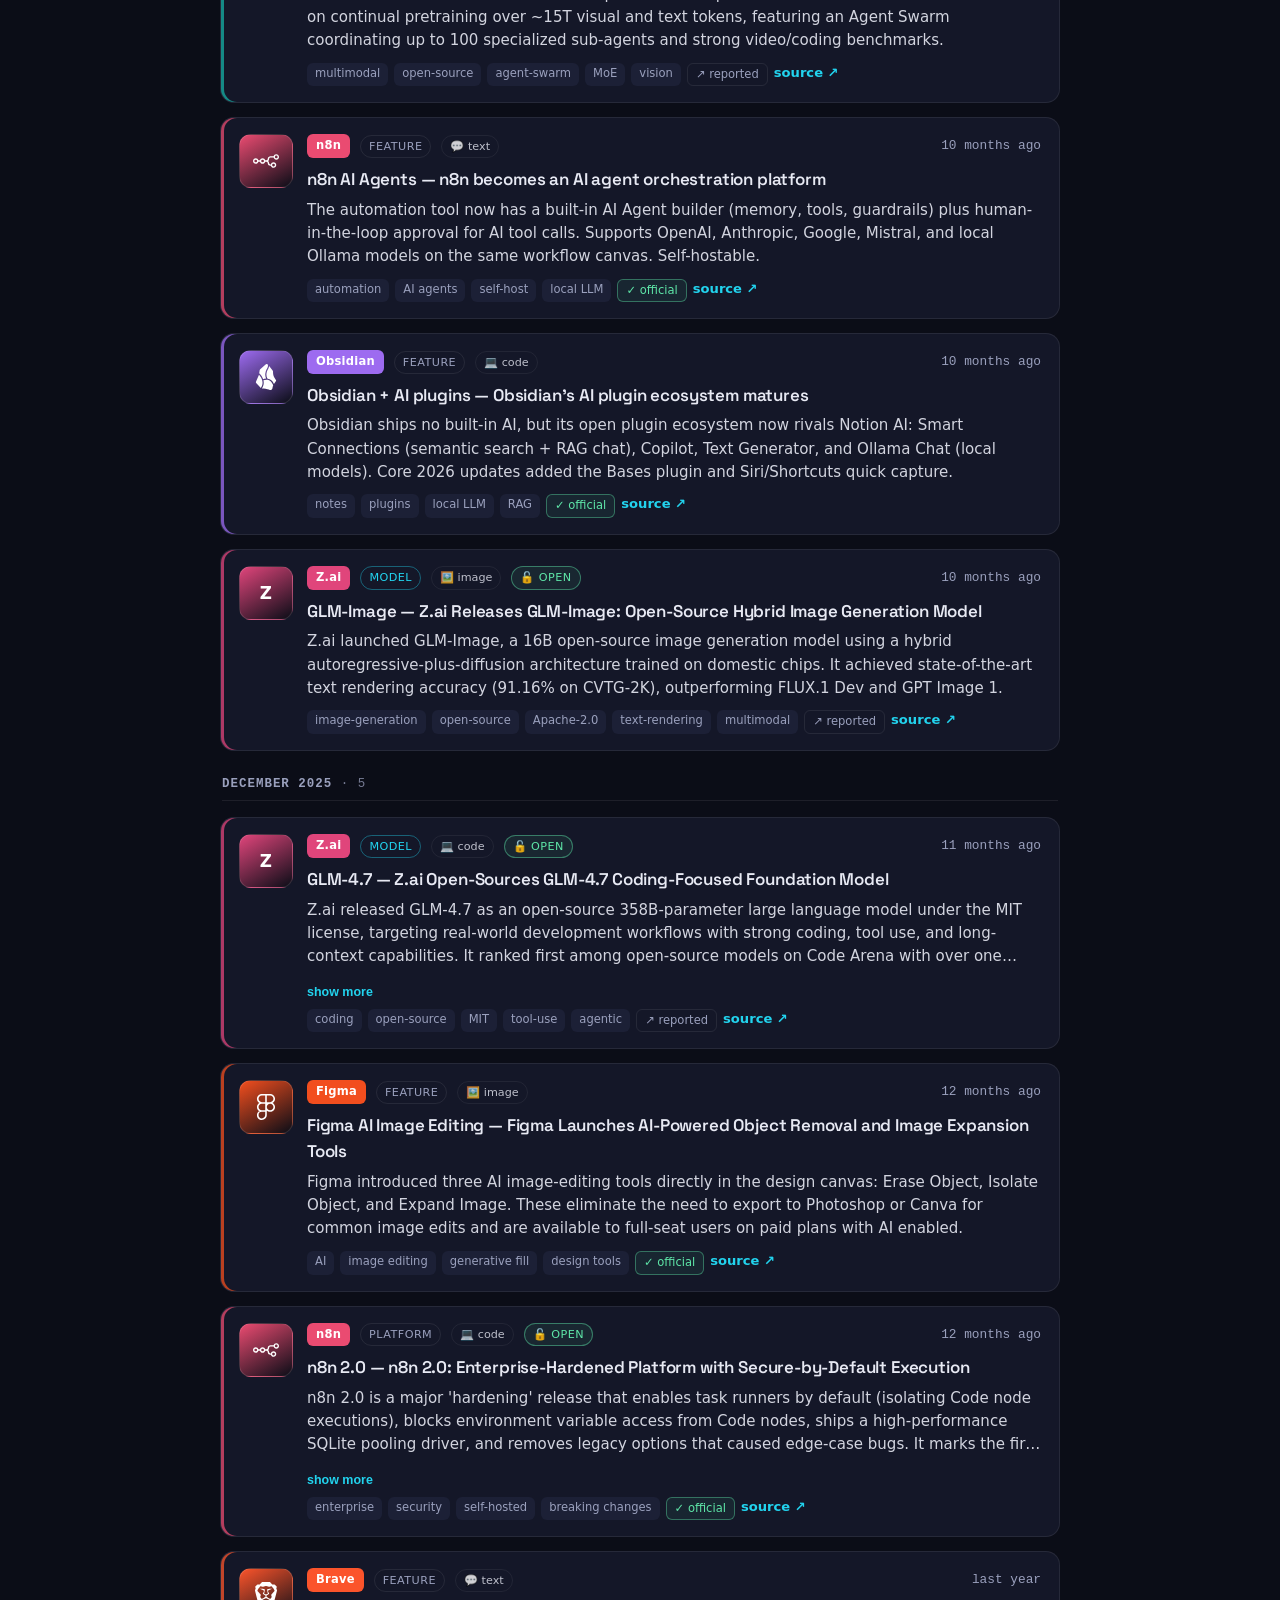
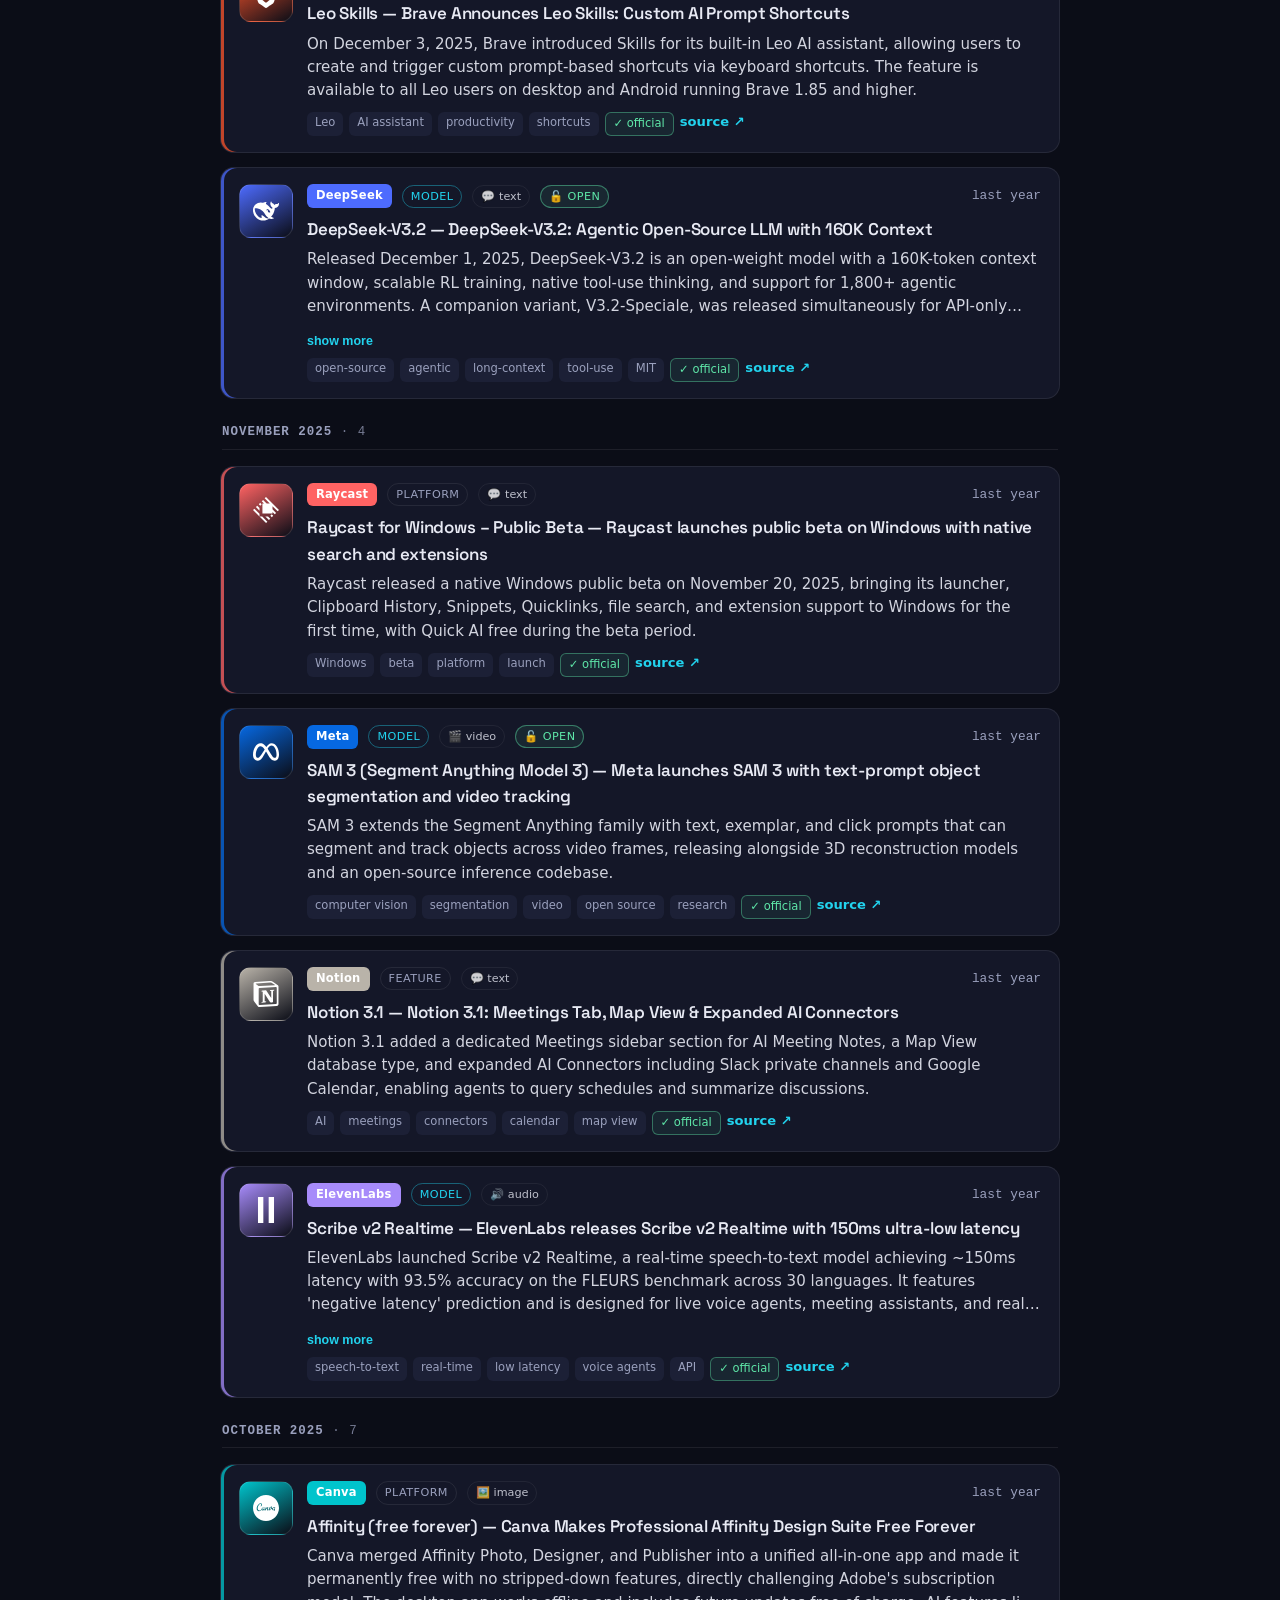
==== commit 4fa5ba5f: "Refine: rolling 30-day stat, summary clamp, collapsible chip wall, month counts, channel footer Co-A" ====
--- a/index.html
+++ b/index.html
@@ -57,7 +57,12 @@
   </main>
 
   <footer>
-    <p>Built by <b>Khoa Nguyen</b>, paired with Claude 💙 · <a class="source" href="rss.xml">📡 RSS</a> · data updates via the radar pipeline</p>
+    <p class="channels">Follow the radar your way:
+      <a class="source" href="rss.xml">📡 RSS</a> ·
+      <a class="source" href="https://github.com/Koha1312/ai-release-radar#readme" target="_blank" rel="noopener">🤖 MCP server</a> ·
+      🔗 shareable filter links
+    </p>
+    <p>Built by <b>Khoa Nguyen</b>, paired with Claude 💙 · auto-refreshed every 3 hours</p>
   </footer>
 
   <script src="app.js"></script>
--- a/style.css
+++ b/style.css
@@ -262,6 +262,28 @@
 
 /* modality tag pill (💬 text / 🖼️ image / 🎬 video / 🔊 audio / 🤖 robotics / 💻 code) */
 .modality-pill { text-transform: none; letter-spacing: 0; color: var(--text); opacity: 0.8; border-color: var(--border); }
+
+/* long summaries collapse to 3 lines until "show more" */
+.card p.summary.clamp {
+  display: -webkit-box;
+  -webkit-line-clamp: 3;
+  -webkit-box-orient: vertical;
+  overflow: hidden;
+}
+.more-btn {
+  background: none; border: none; padding: 0; margin: -6px 0 10px;
+  color: var(--accent-2); font-size: 0.78rem; font-weight: 600; cursor: pointer;
+}
+.more-btn:hover { text-decoration: underline; }
+
+/* "+N more" / "− less" chip for the collapsed company wall */
+.chip-more { color: var(--accent-2); border-style: dashed; }
+
+/* count next to month group headers */
+.mh-count { color: var(--muted); opacity: 0.75; font-weight: 500; }
+
+/* footer channels line */
+footer .channels { margin-bottom: 6px; }
 
 /* analytics toggle button */
 .toggle-btn { font-weight: 600; }
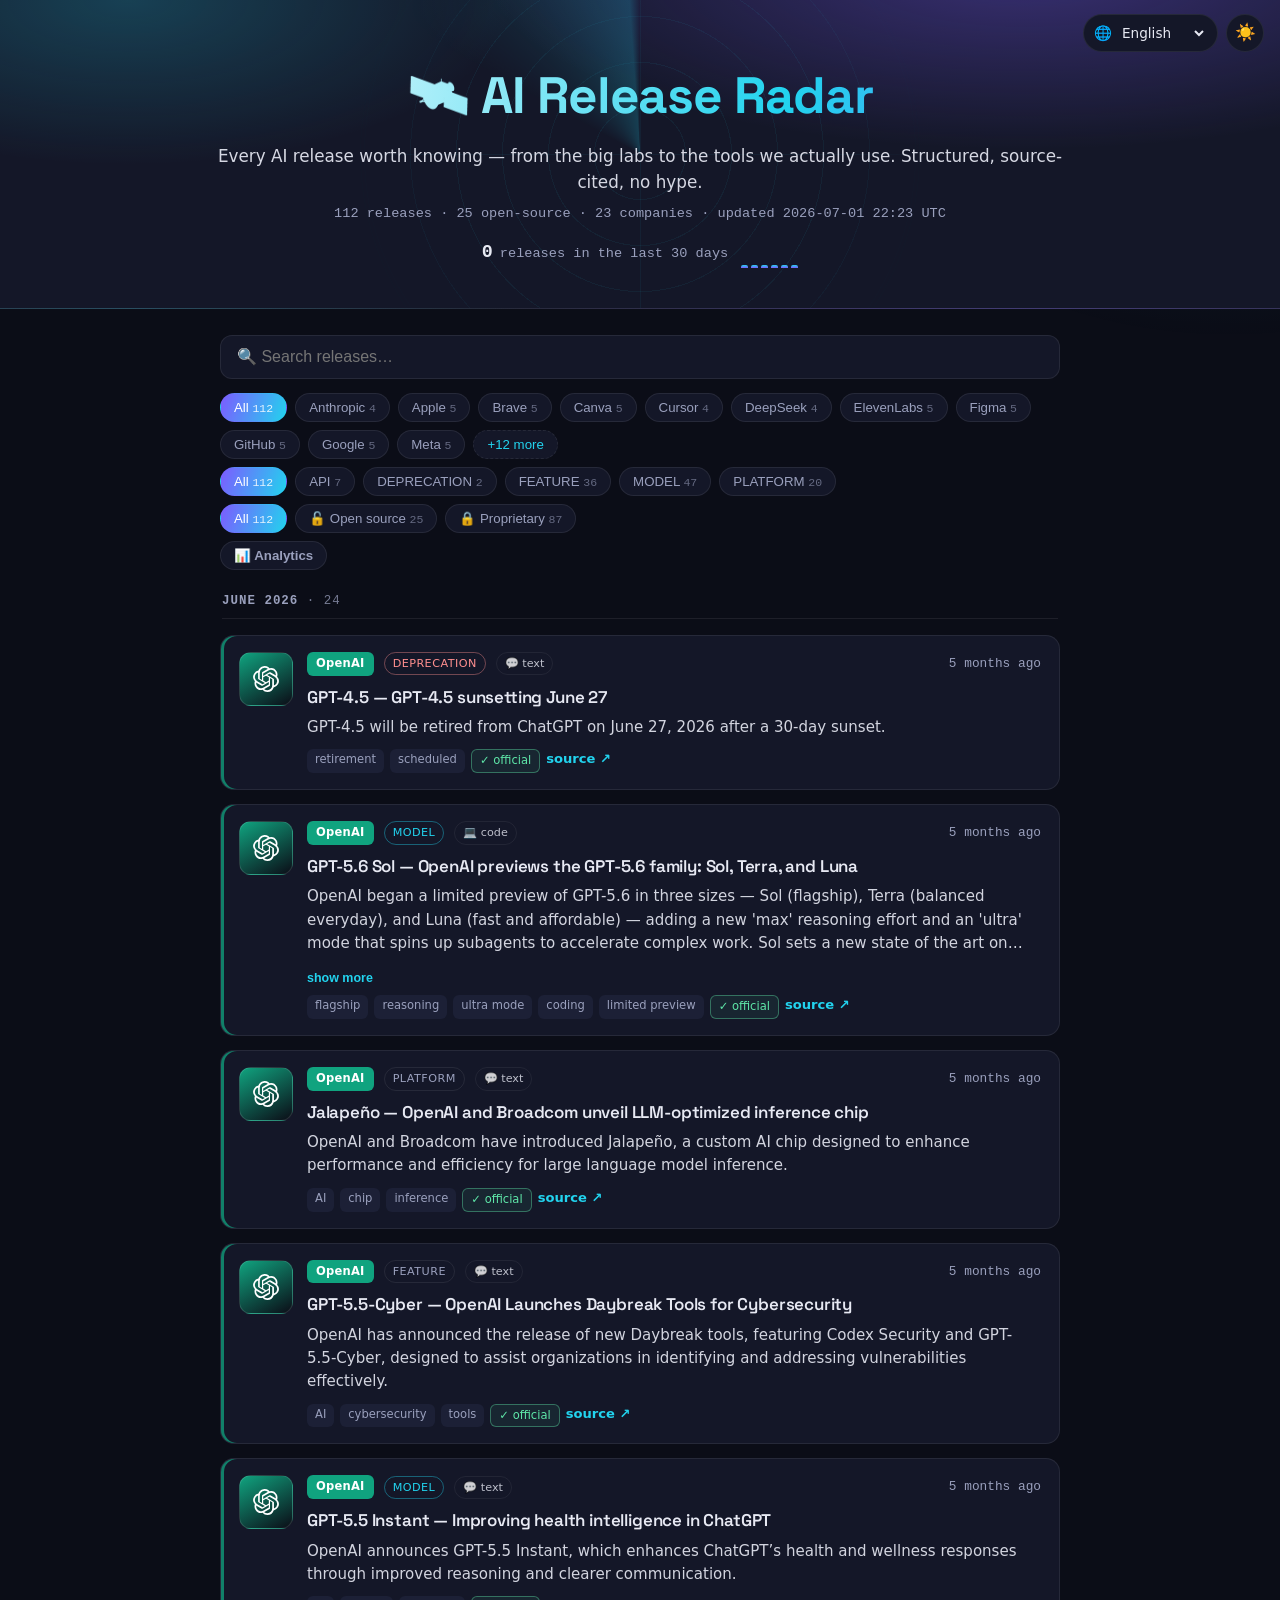
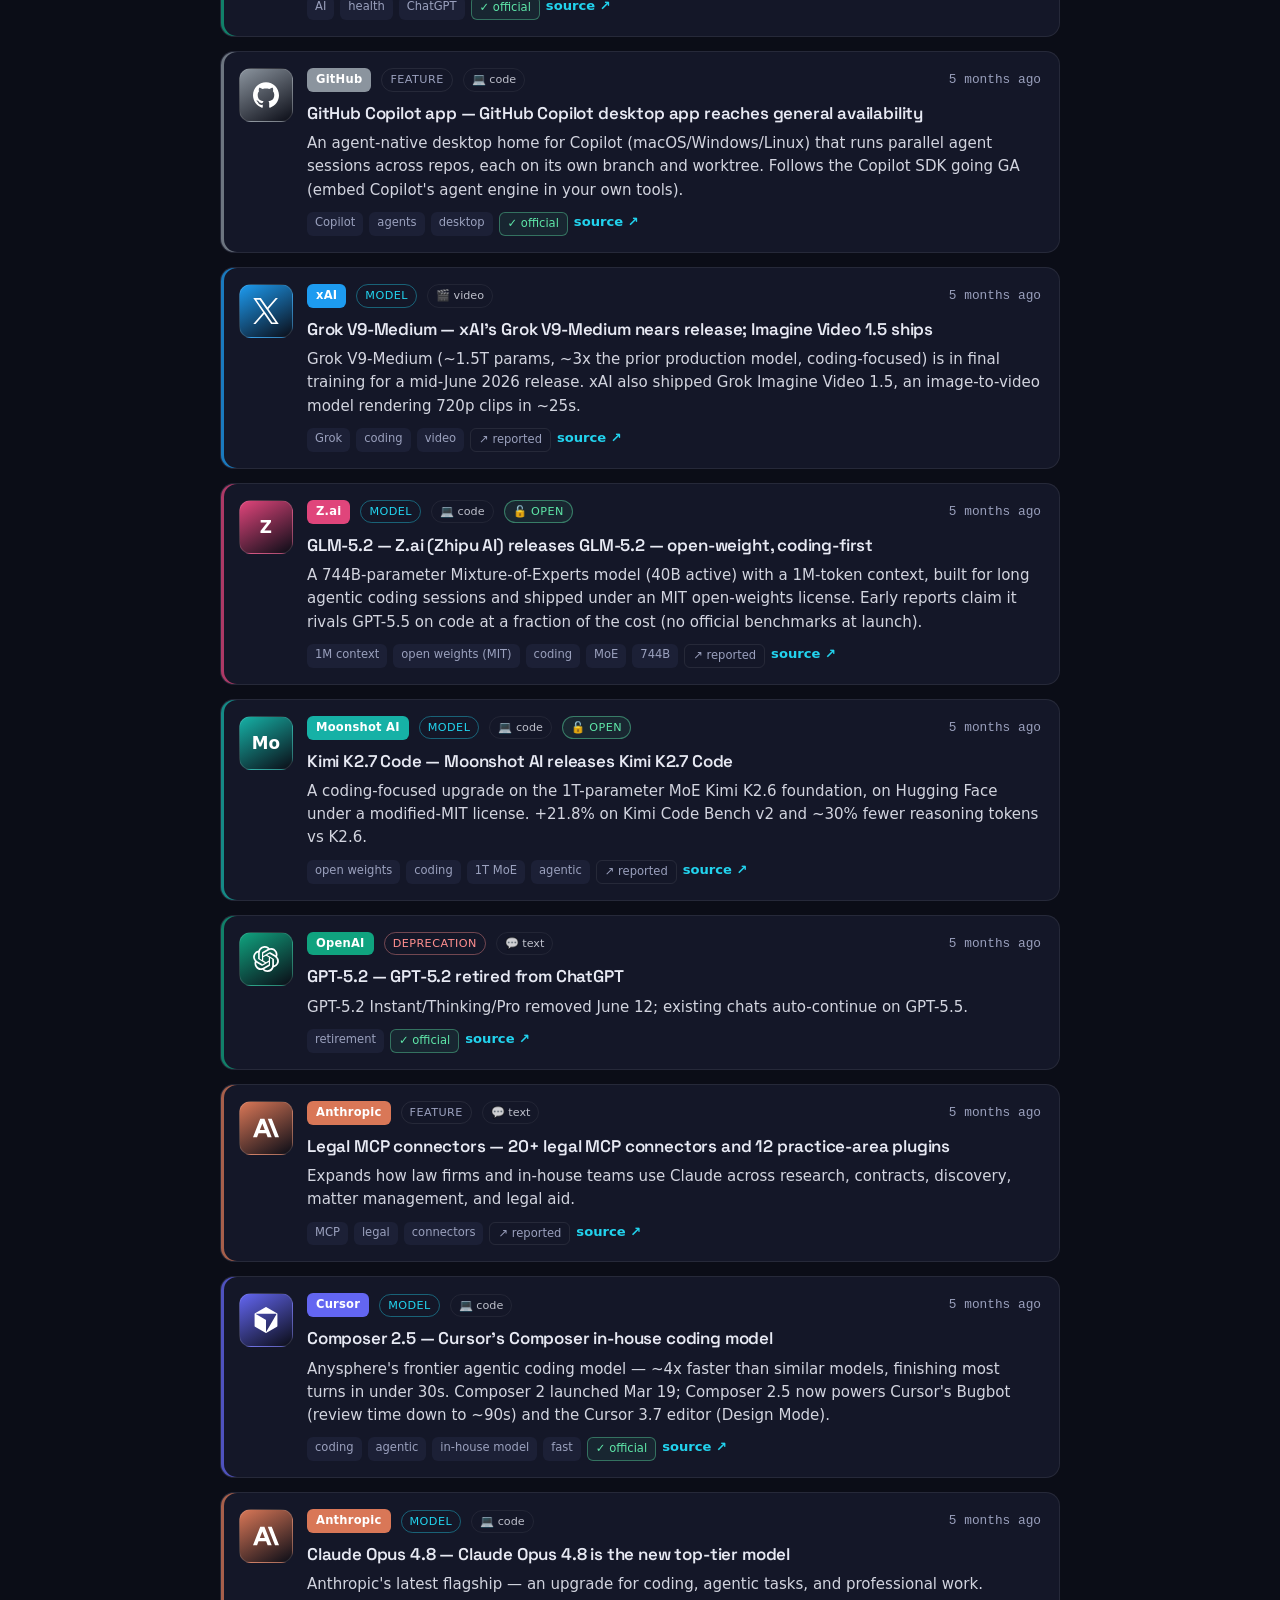
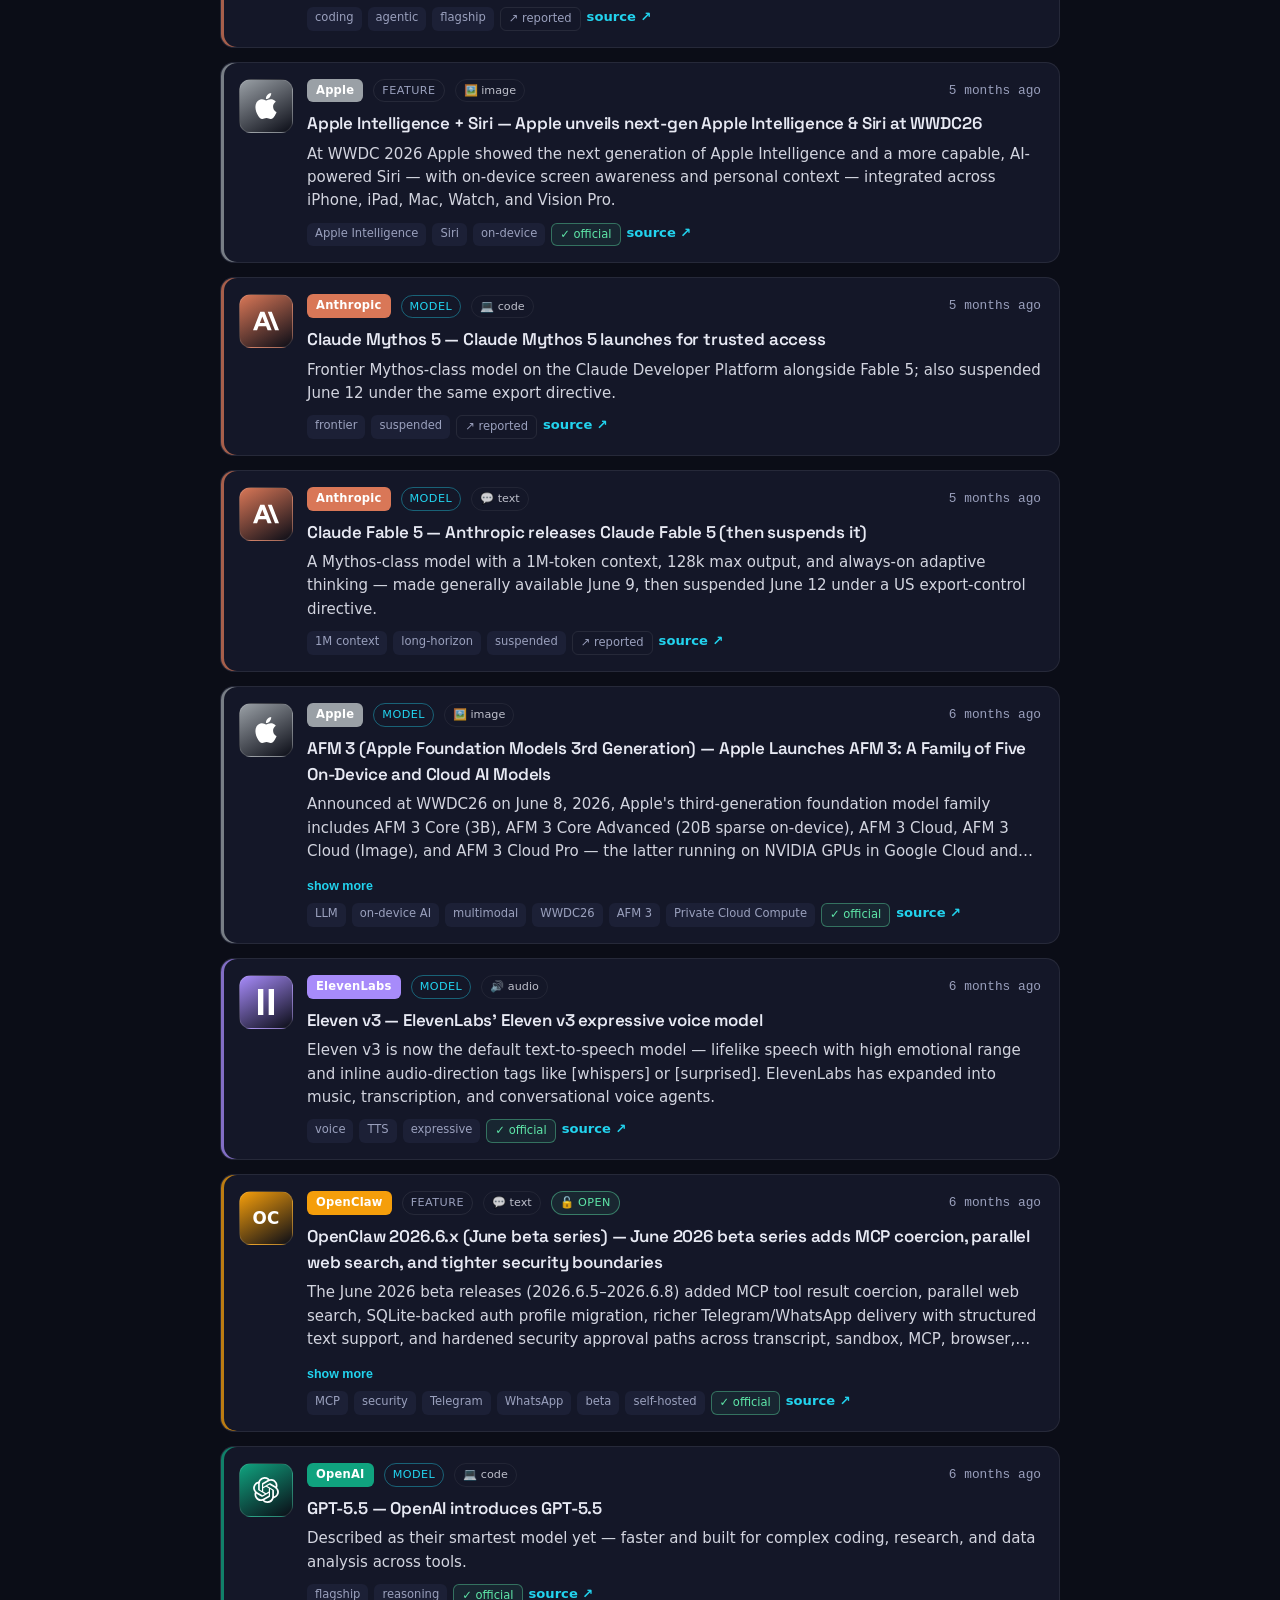
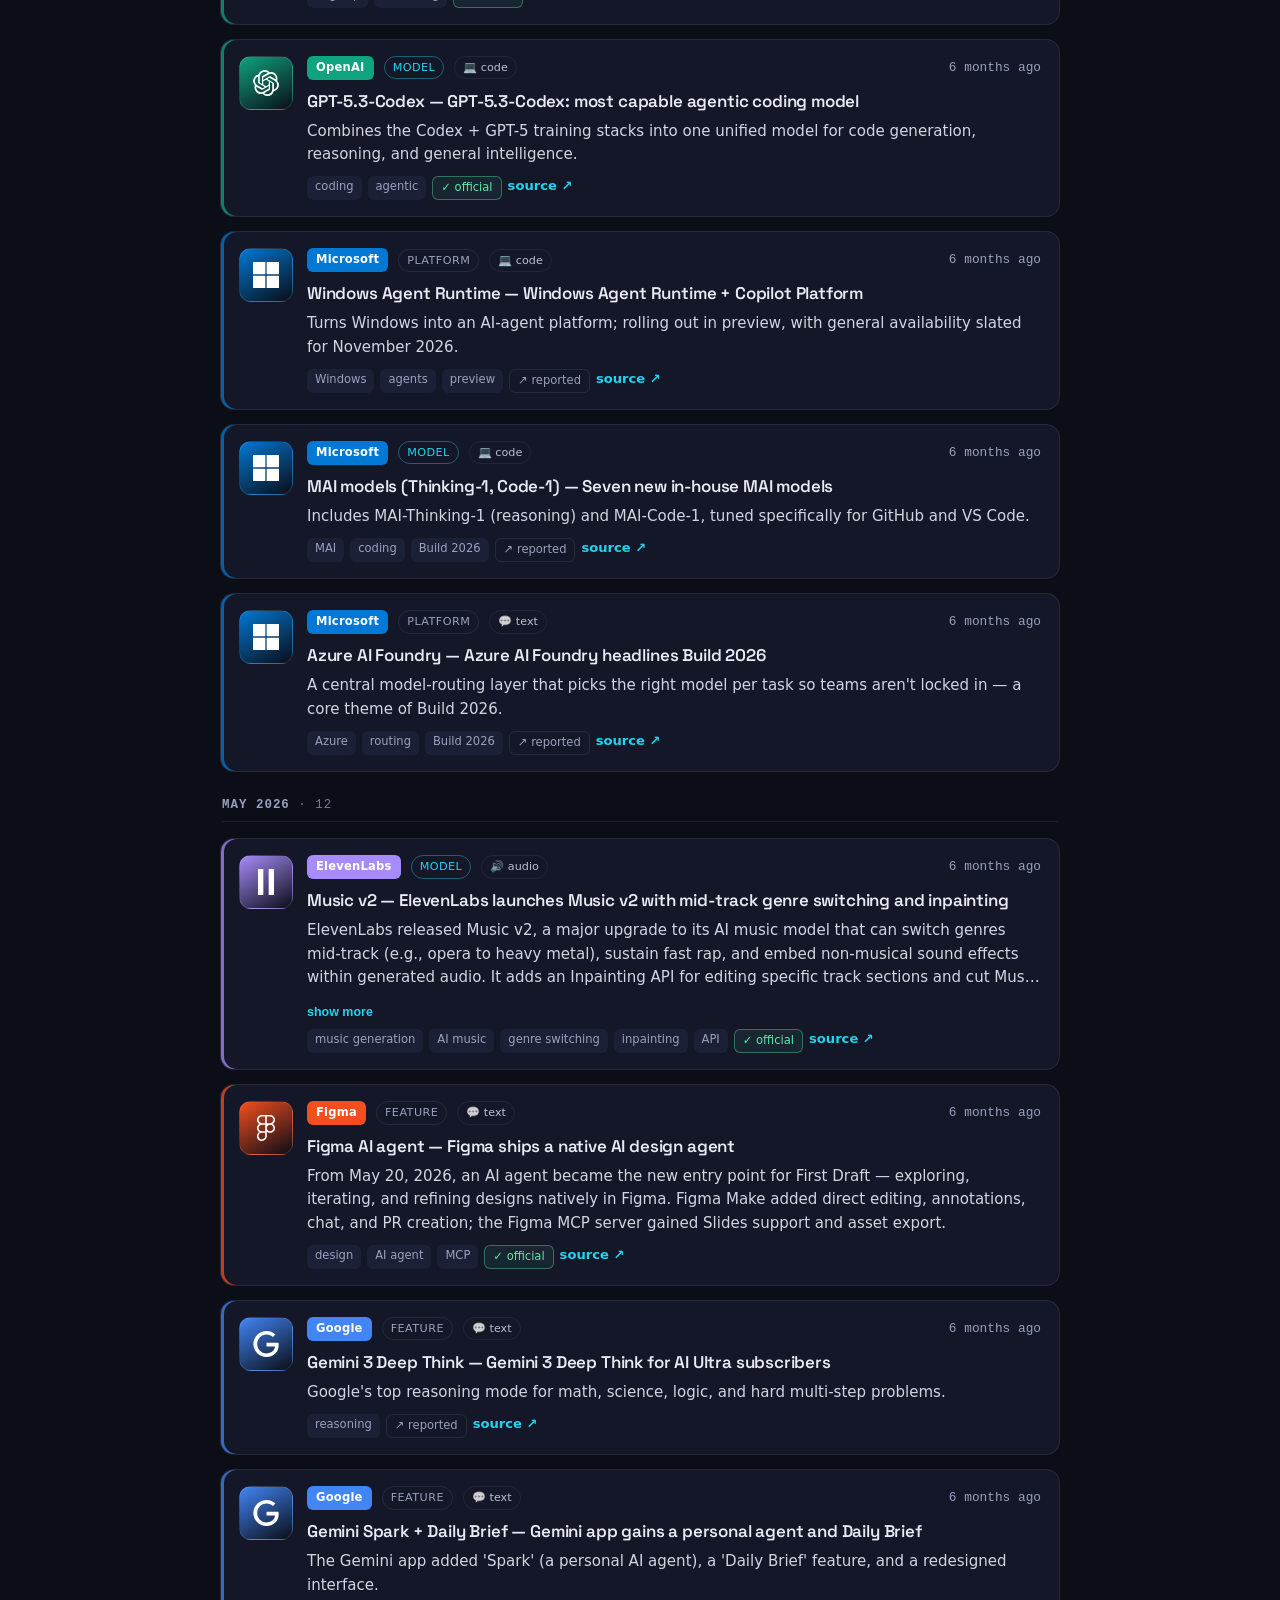
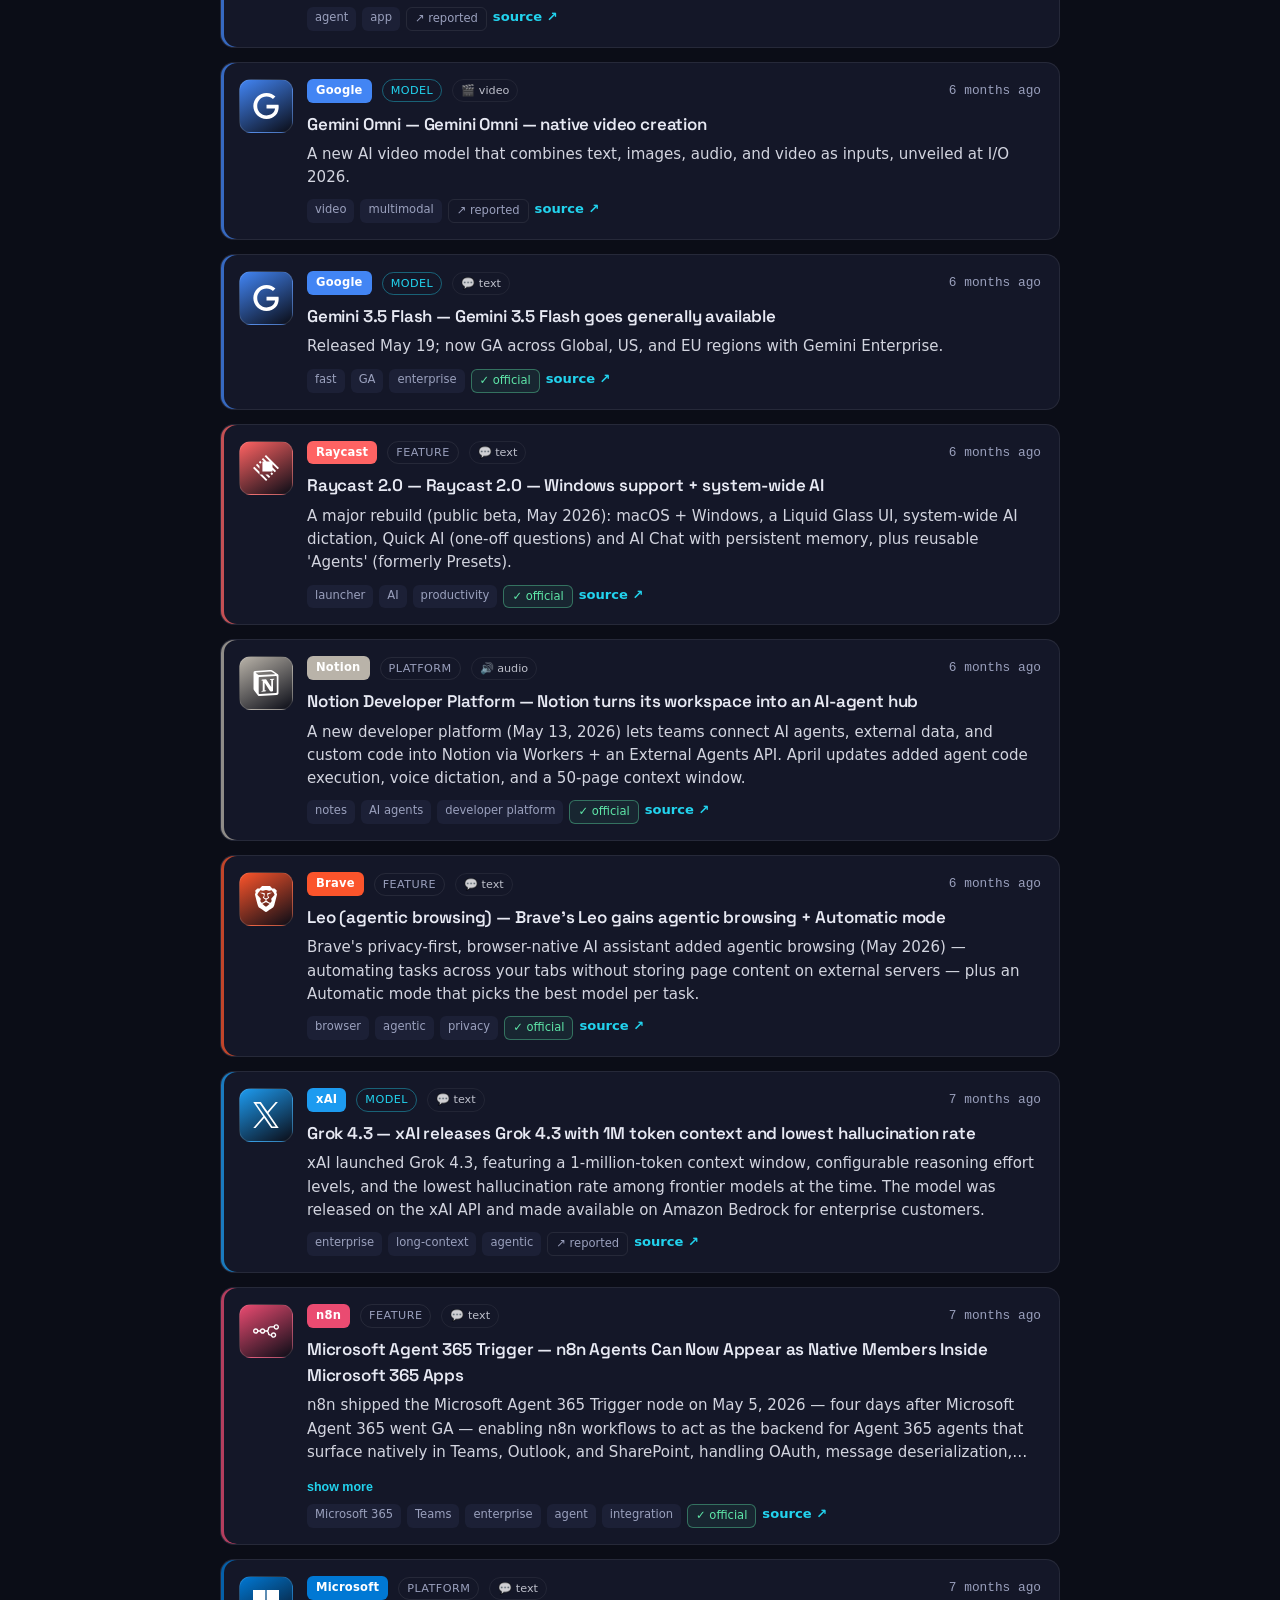
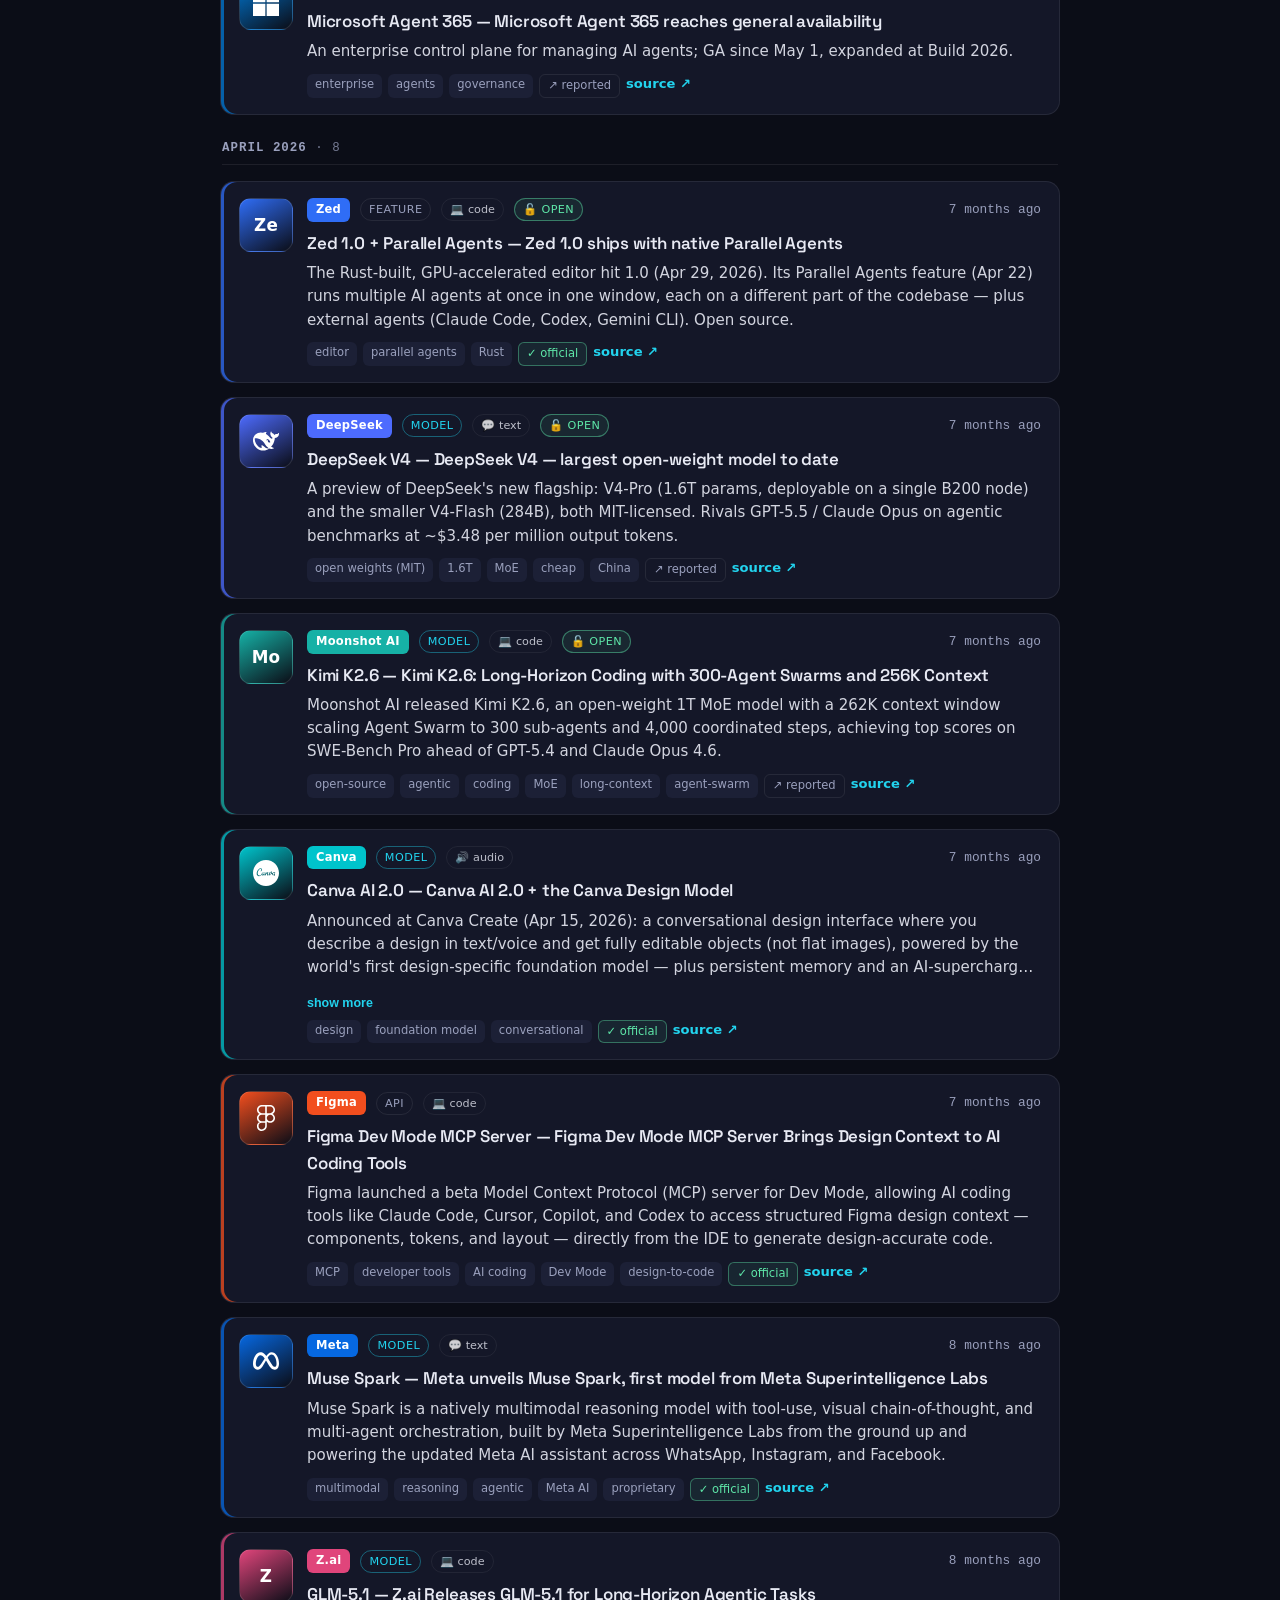
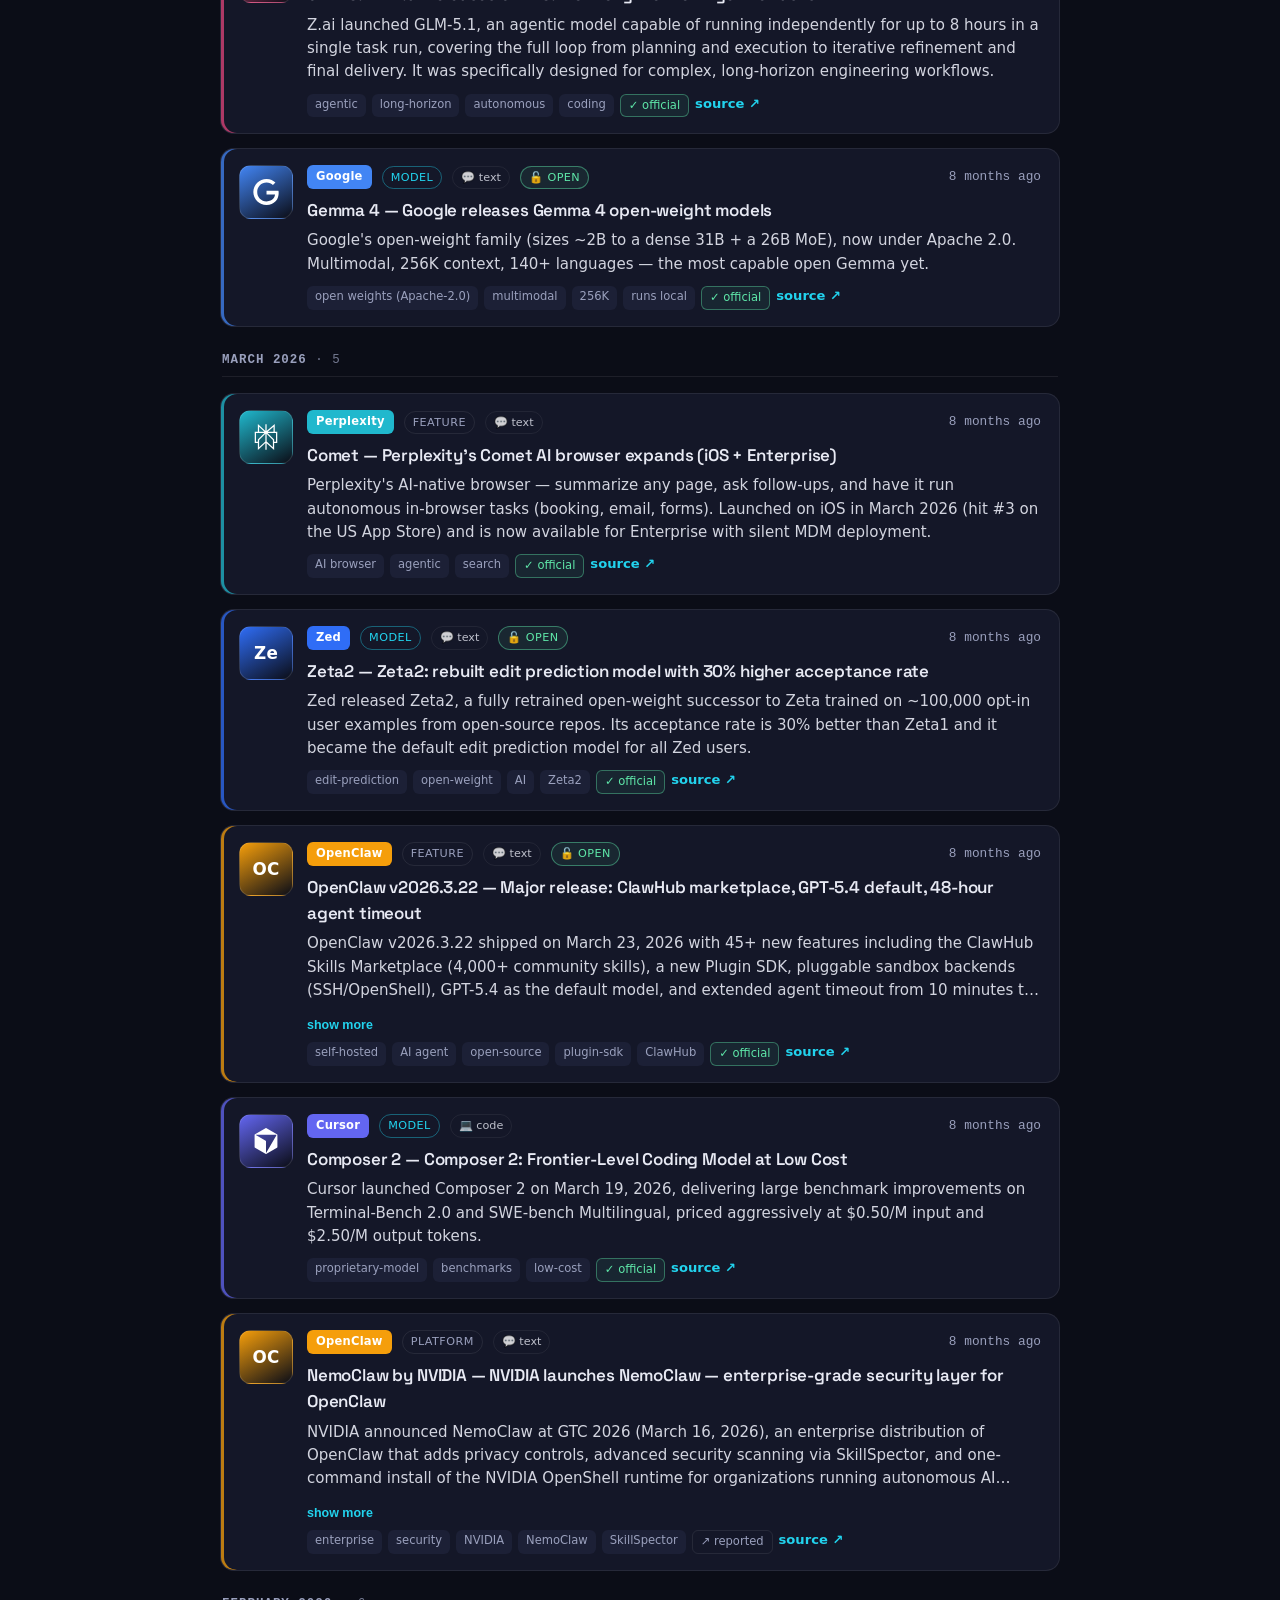
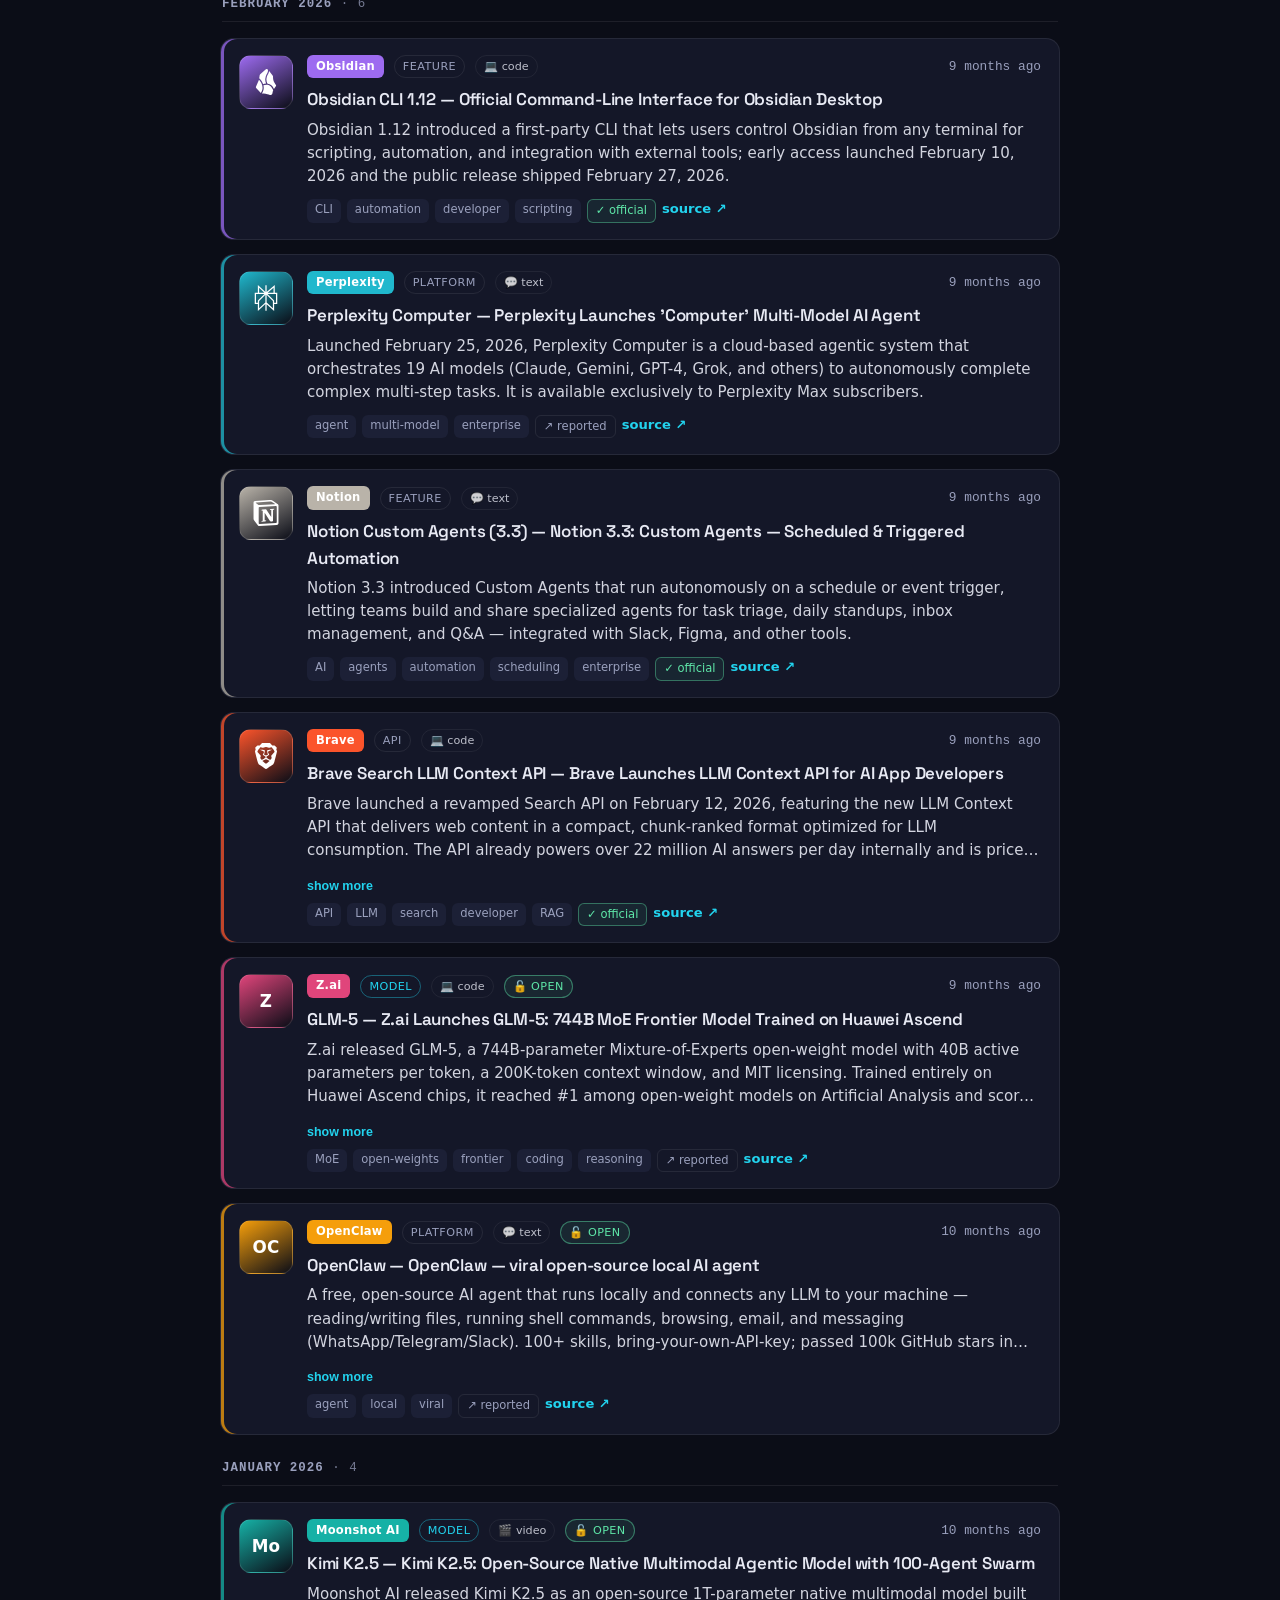
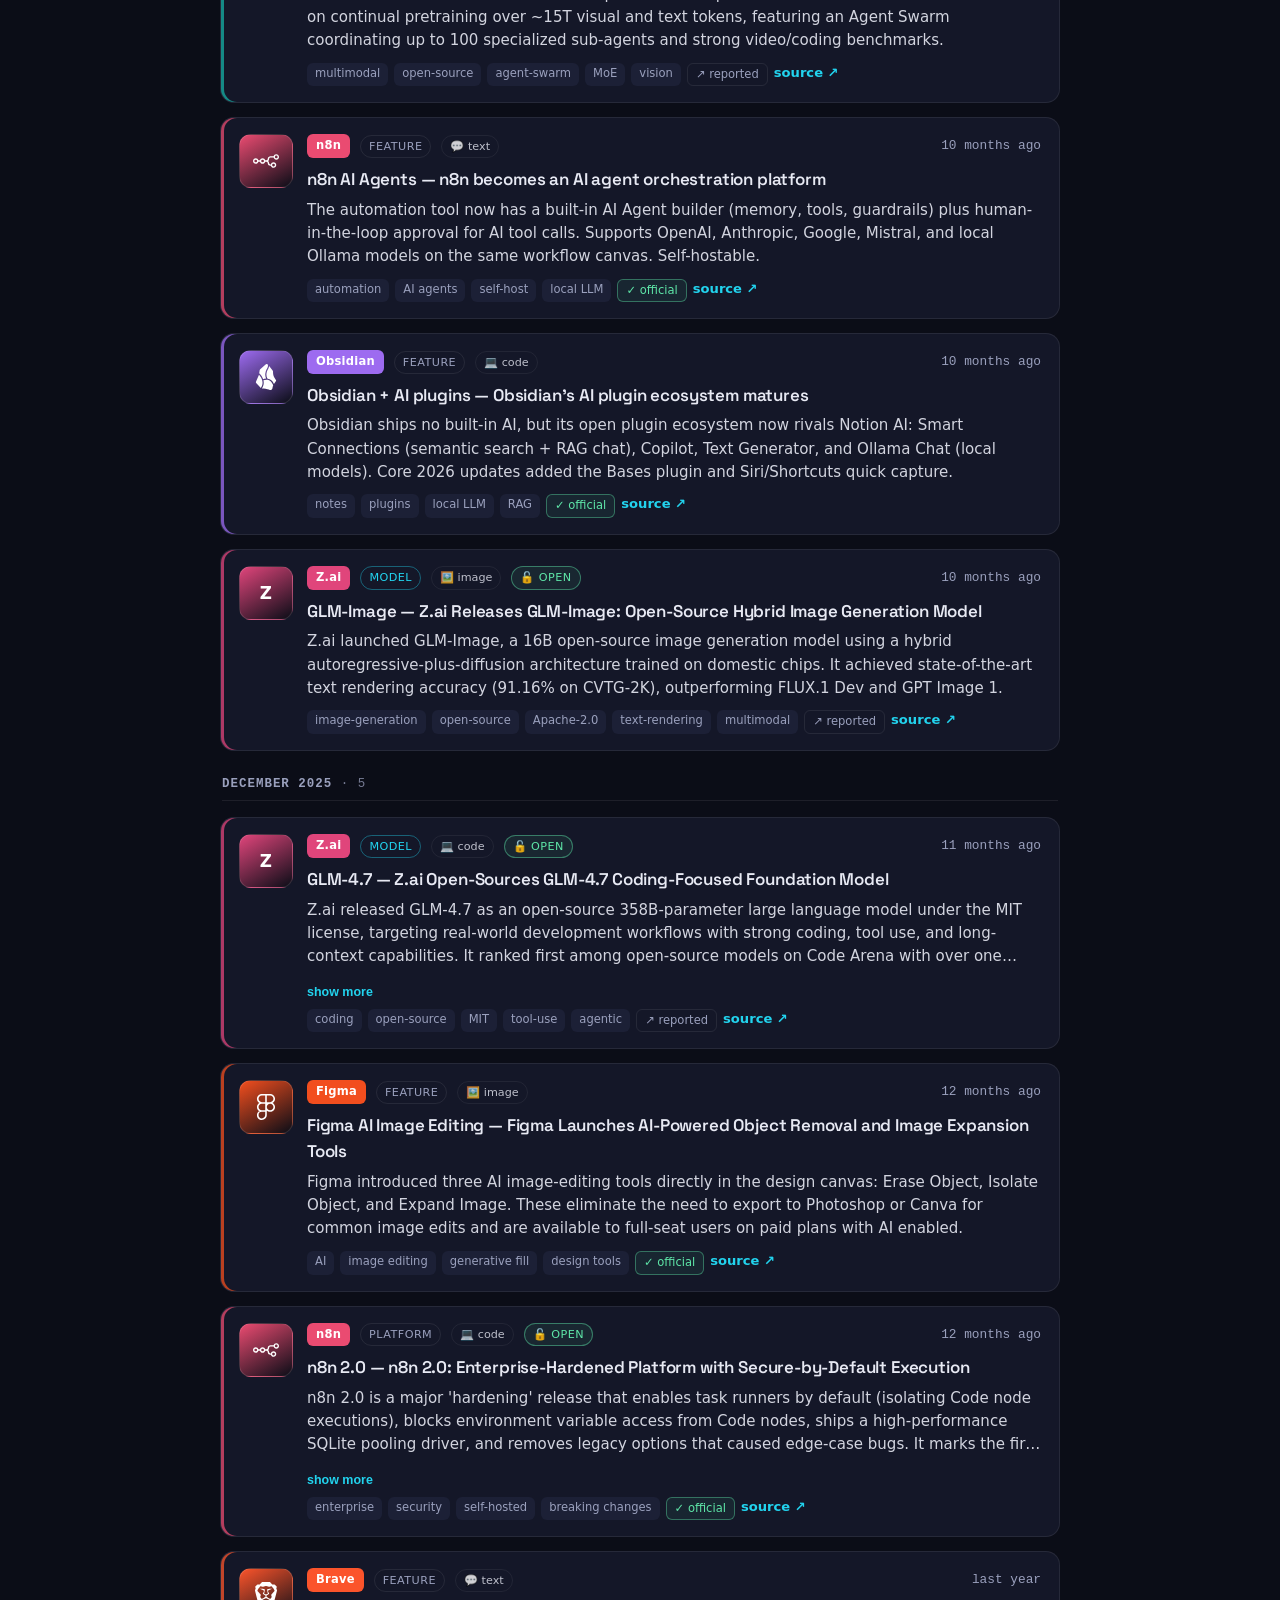
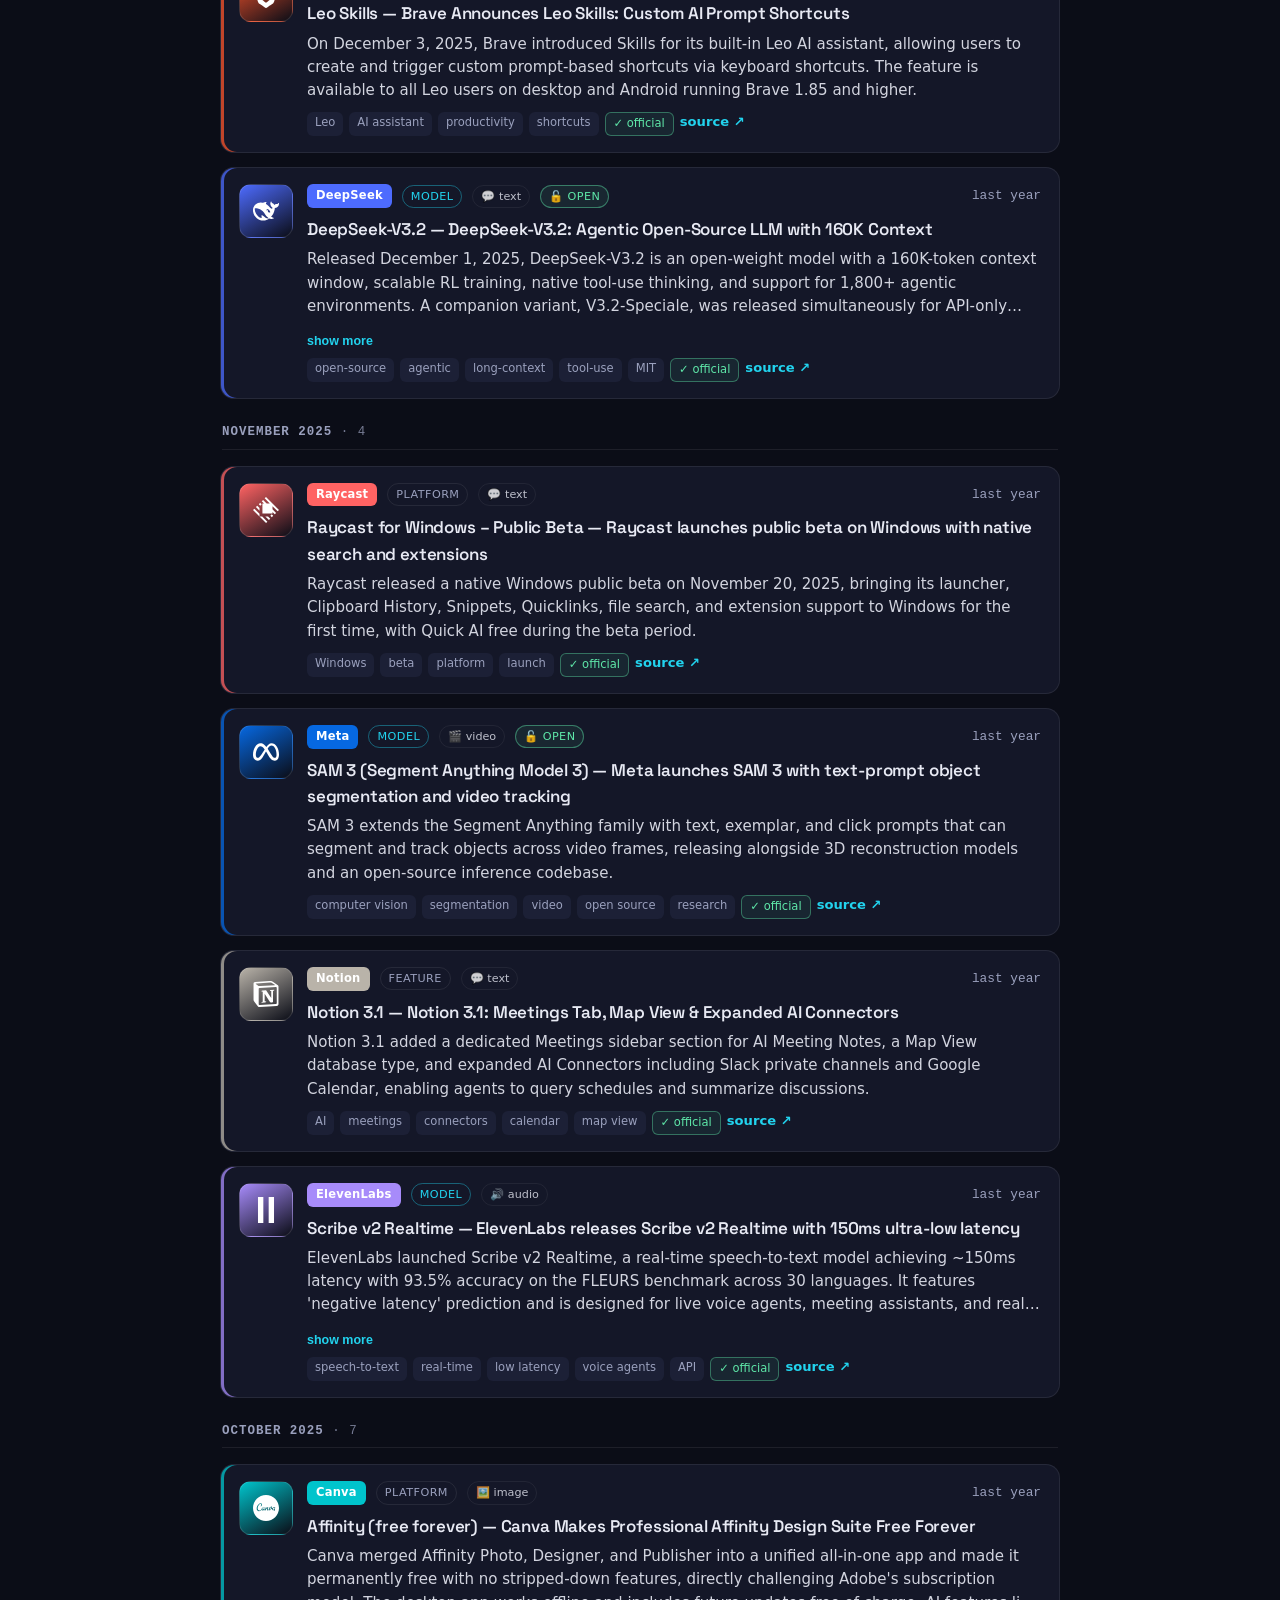
==== commit 6e894b62: "i18n: 7-language UI + LLM-translated content (vi backfilled; es/zh/ja/ko/fr filling) - radar/transla" ====
--- a/index.html
+++ b/index.html
@@ -27,6 +27,7 @@
 </head>
 <body>
   <button id="theme-toggle" aria-label="Toggle light/dark">🌙</button>
+  <div id="lang-wrap"><span aria-hidden="true">🌐</span><select id="lang-picker" aria-label="Language"></select></div>
 
   <header class="hero">
     <div class="radar-grid" aria-hidden="true"></div>
--- a/style.css
+++ b/style.css
@@ -239,6 +239,21 @@
 .hero-stats .stat-num { color: var(--text); font-weight: 800; font-size: 1.15rem; }
 .spark { display: inline-flex; align-items: flex-end; gap: 3px; height: 30px; margin-left: 6px; }
 .spark .bar { width: 7px; border-radius: 2px 2px 0 0; background: linear-gradient(var(--accent-2), var(--accent)); }
+
+/* language picker */
+#lang-wrap {
+  position: fixed; top: 14px; right: 62px; z-index: 50;
+  display: flex; align-items: center; gap: 6px;
+  height: 38px; padding: 0 10px;
+  border: 1px solid var(--border); border-radius: 999px;
+  background: var(--panel); color: var(--text); font-size: 0.9rem;
+}
+#lang-wrap:hover { border-color: var(--accent); }
+#lang-picker {
+  background: transparent; border: none; color: var(--text);
+  font-size: 0.85rem; font-family: inherit; cursor: pointer; outline: none;
+}
+#lang-picker option { background: var(--panel); color: var(--text); }
 
 /* theme toggle */
 #theme-toggle {
@@ -352,5 +367,6 @@
   .card h3 { font-size: 1rem; }
   .card p { font-size: 0.9rem; }
   #theme-toggle { top: 10px; right: 10px; width: 34px; height: 34px; }
+  #lang-wrap { top: 10px; right: 52px; height: 34px; padding: 0 8px; }
   .hero-stats { font-size: 0.8rem; }
 }
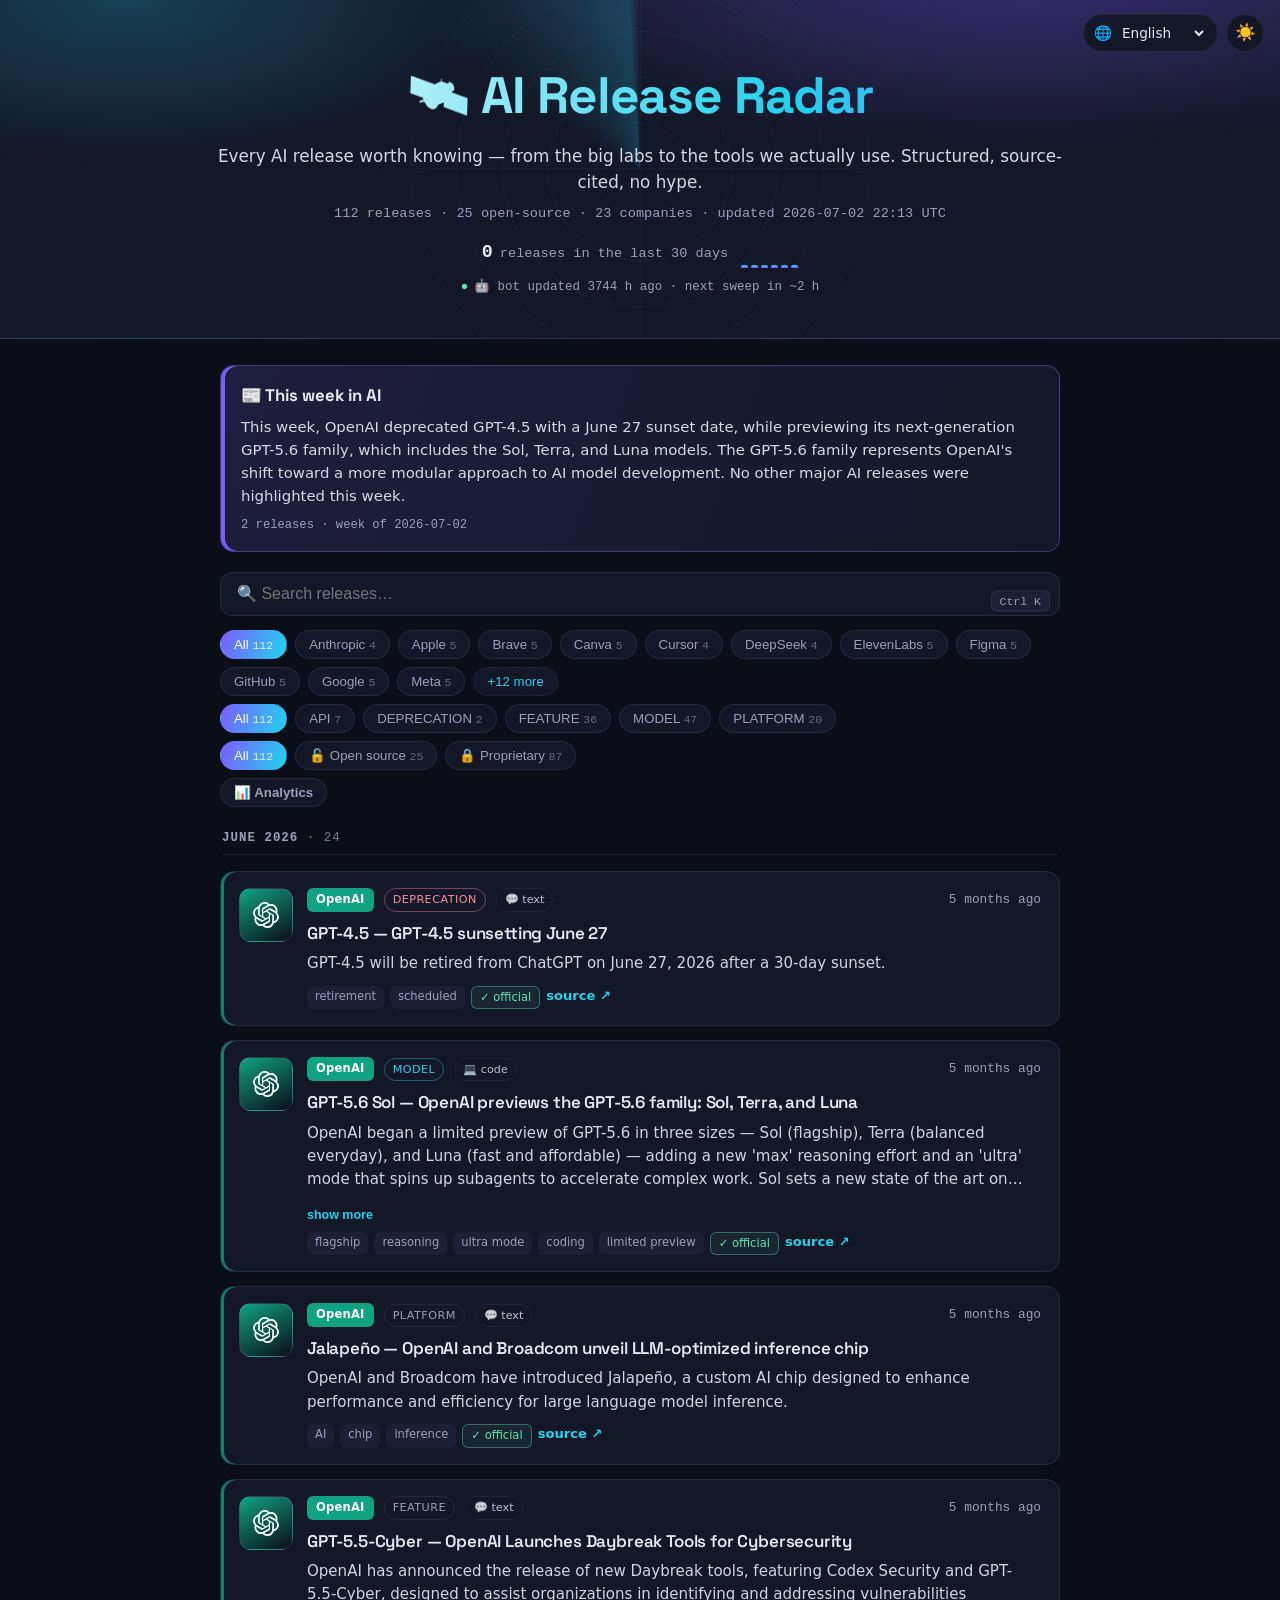
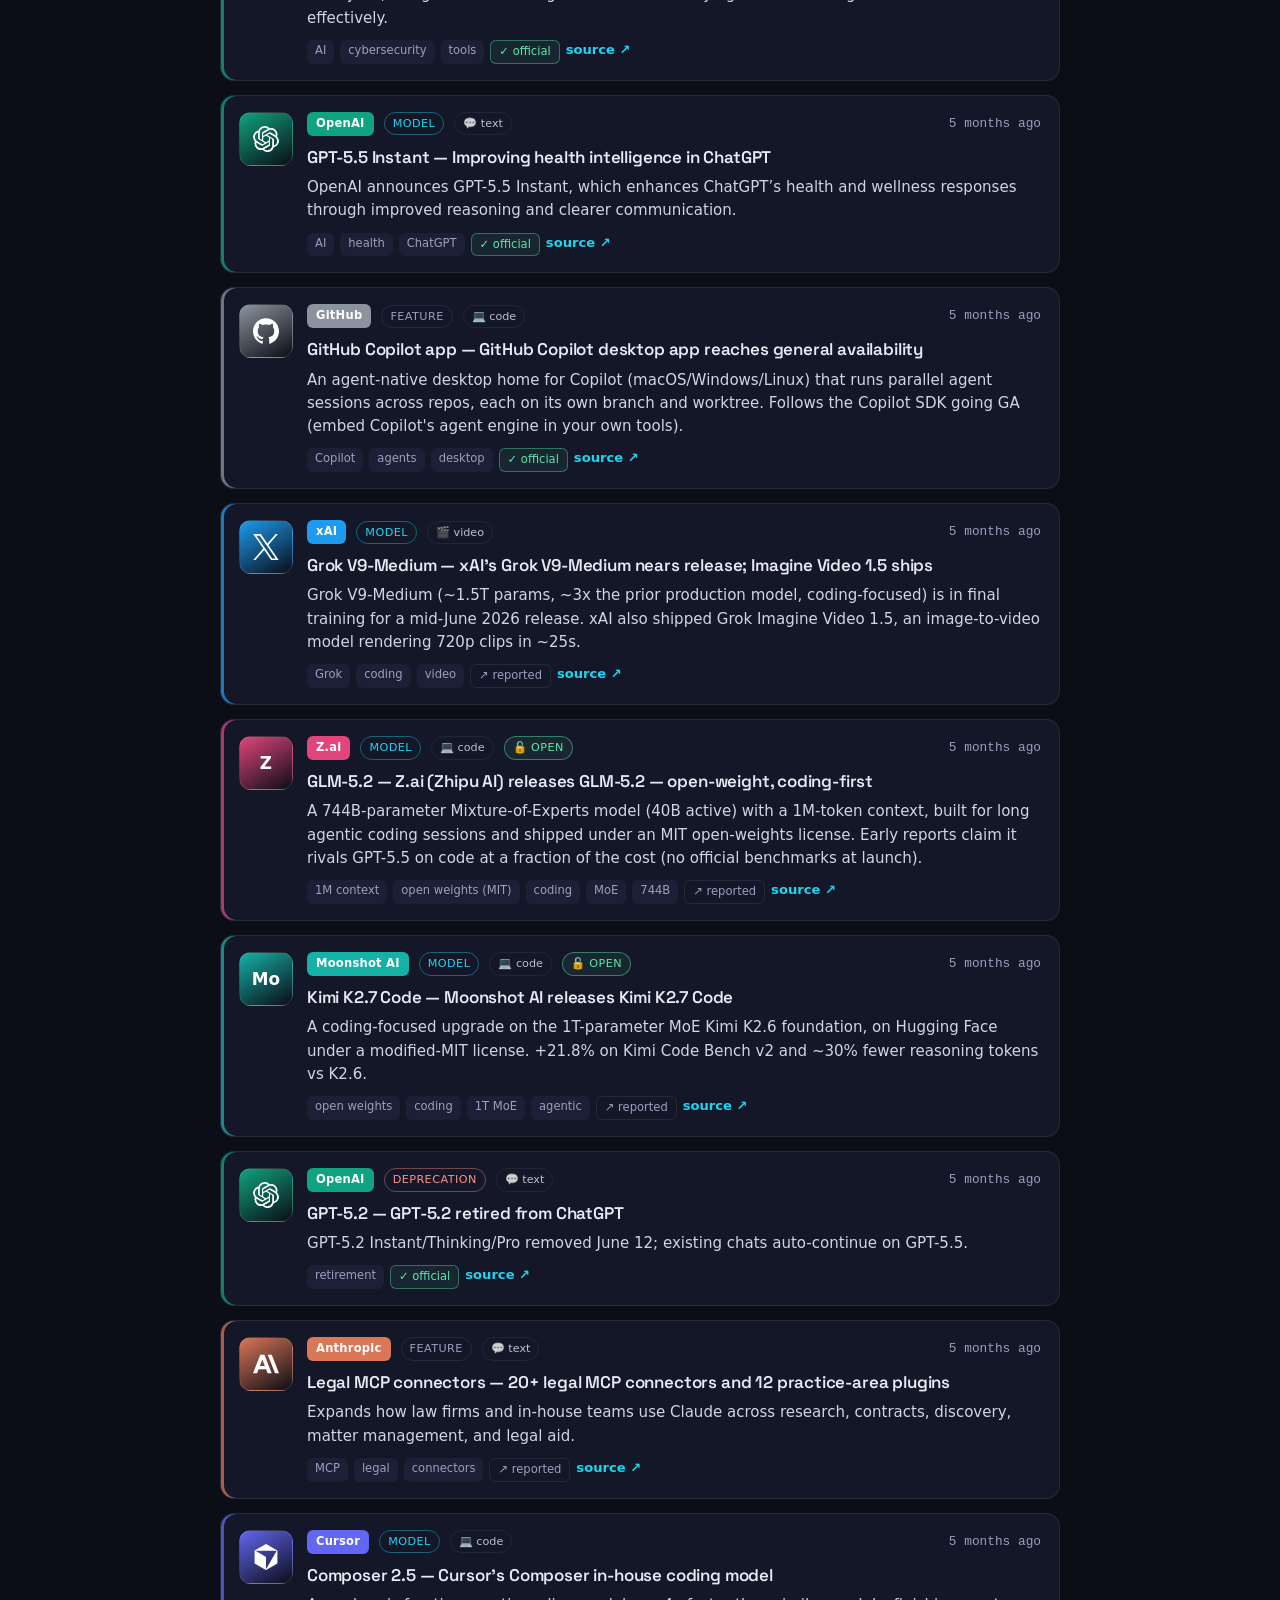
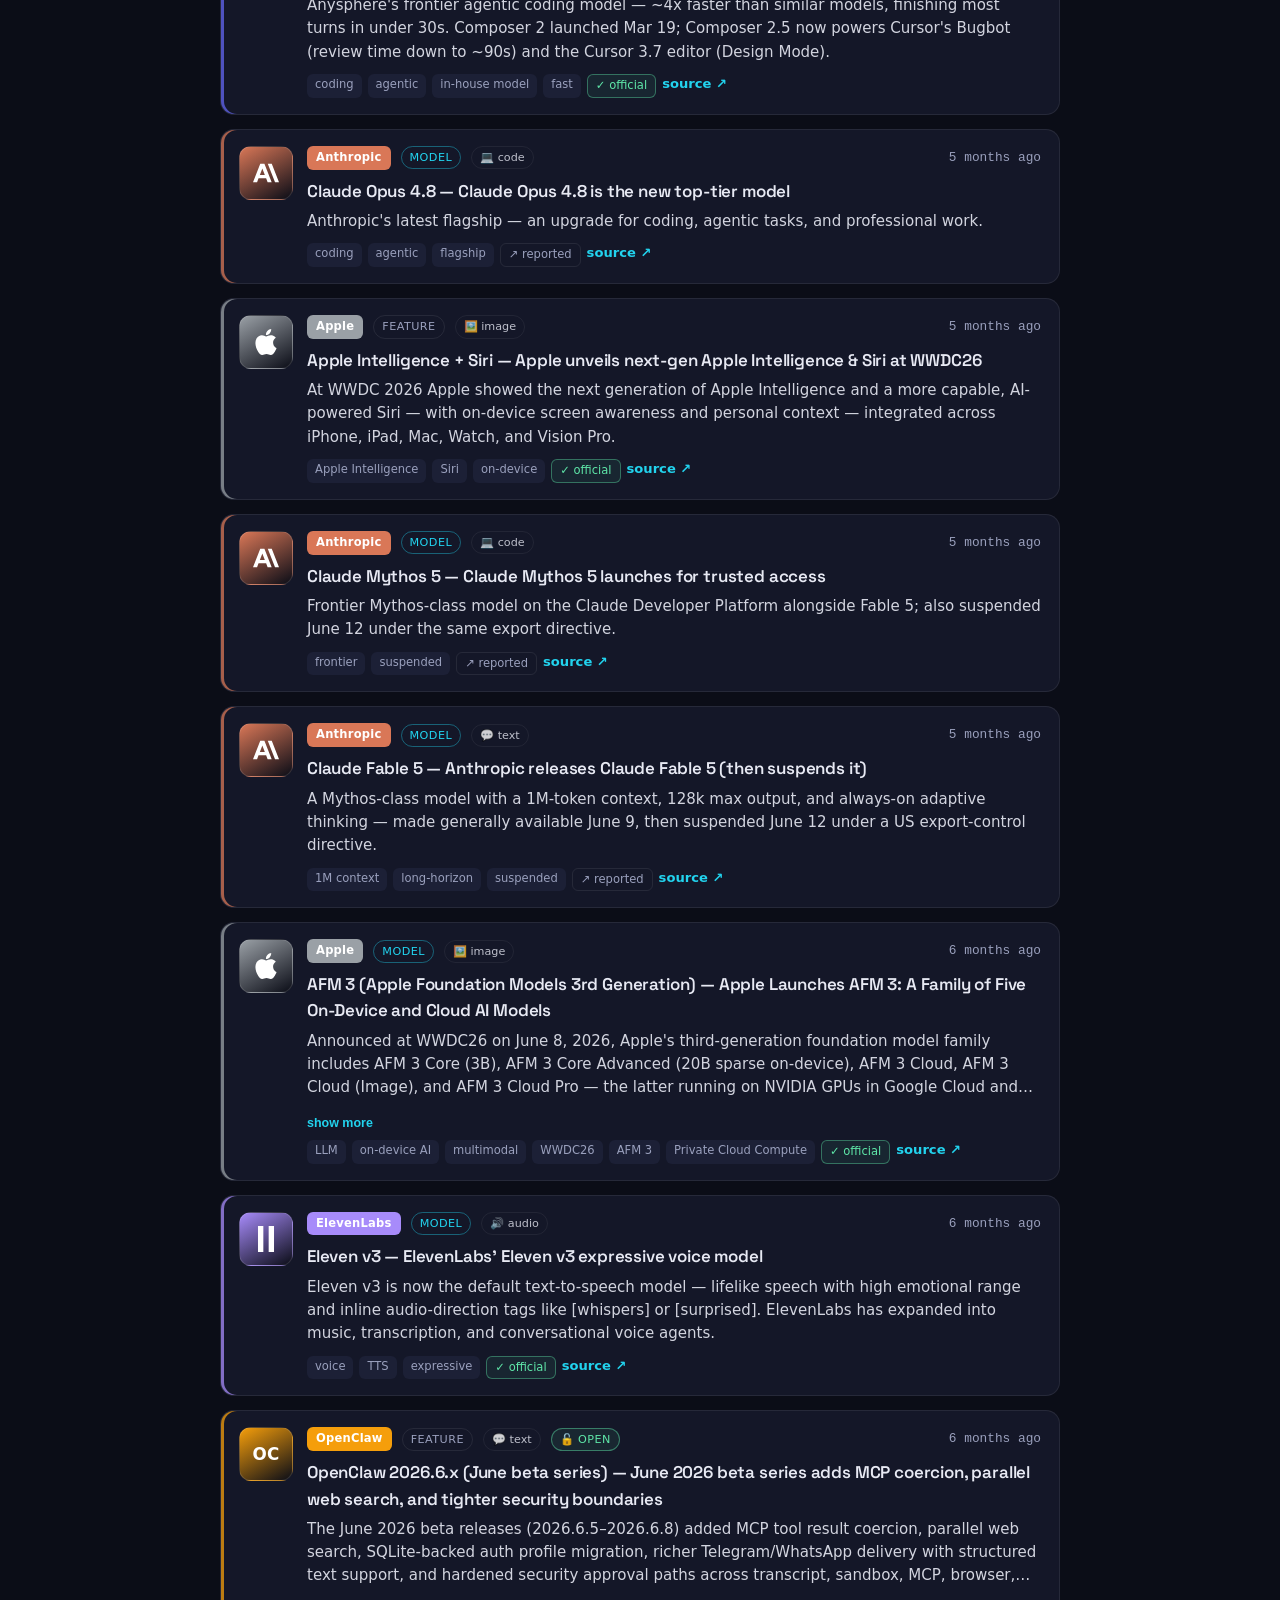
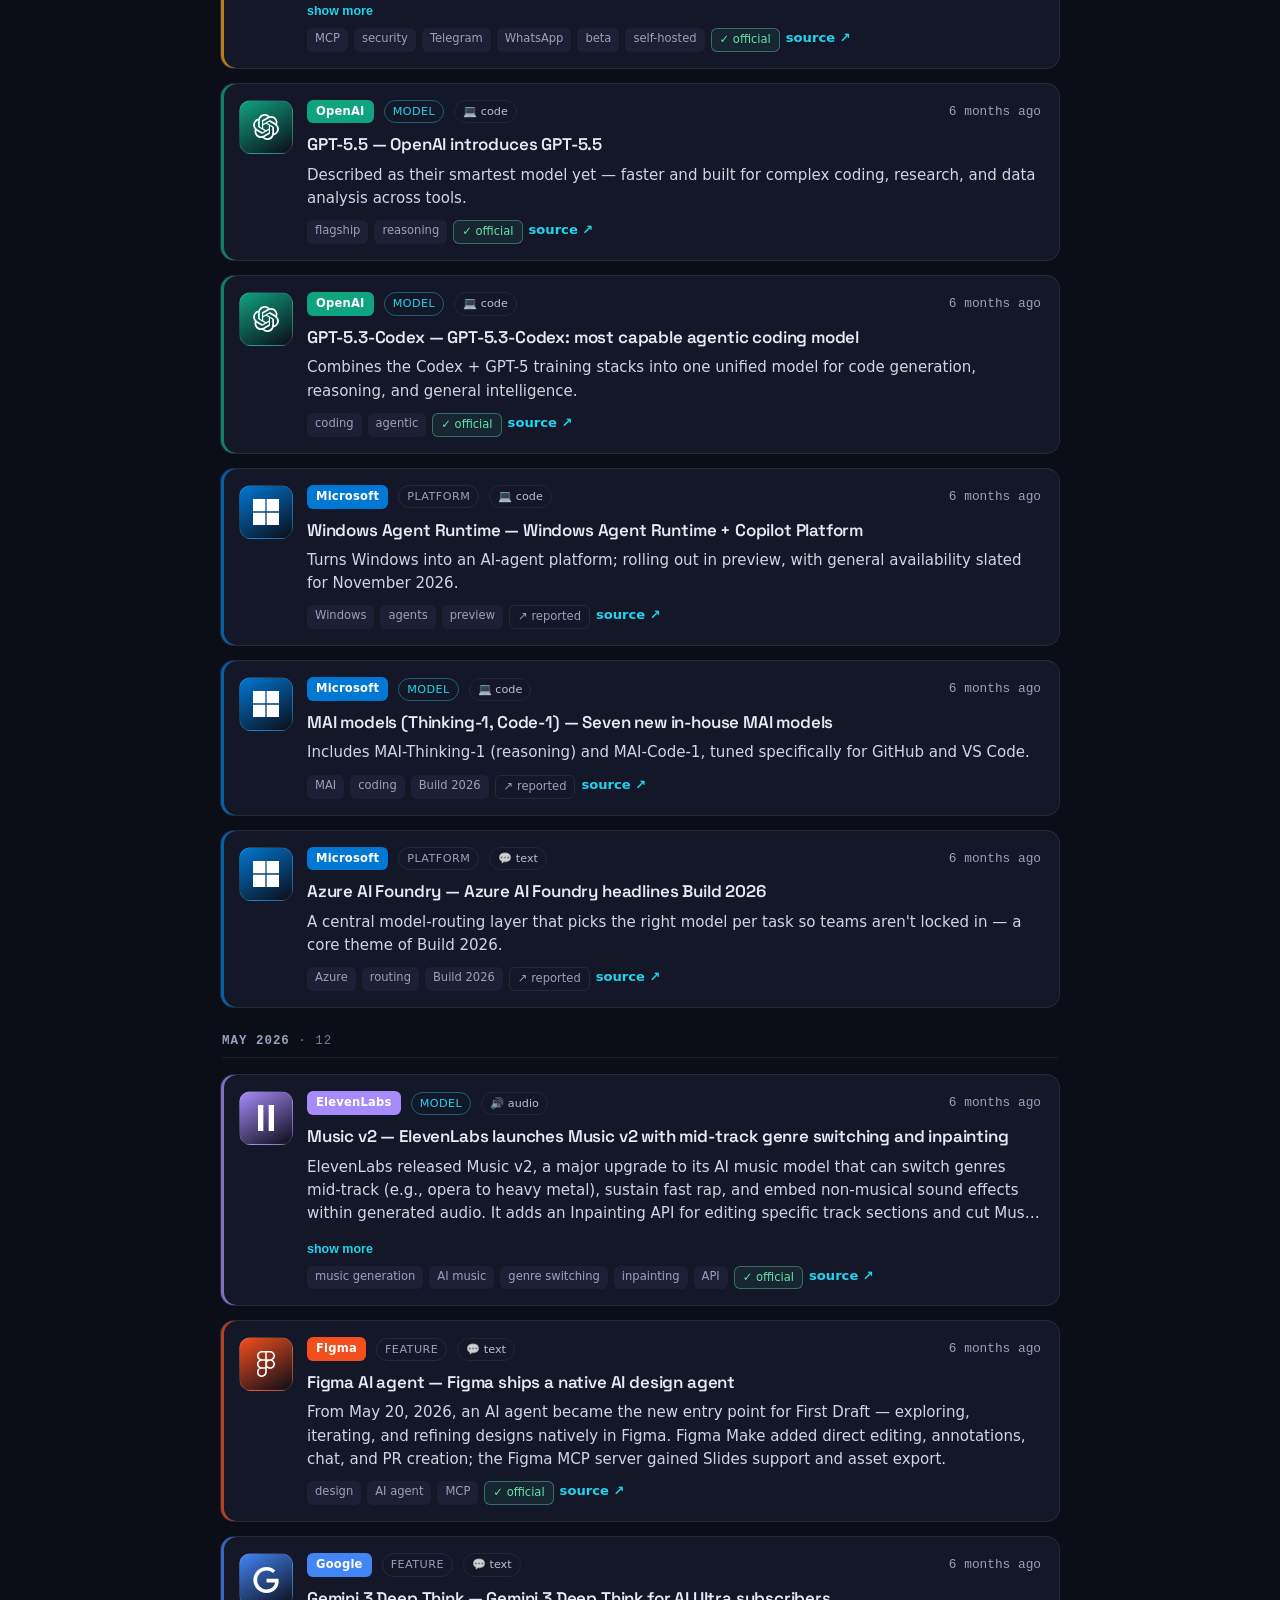
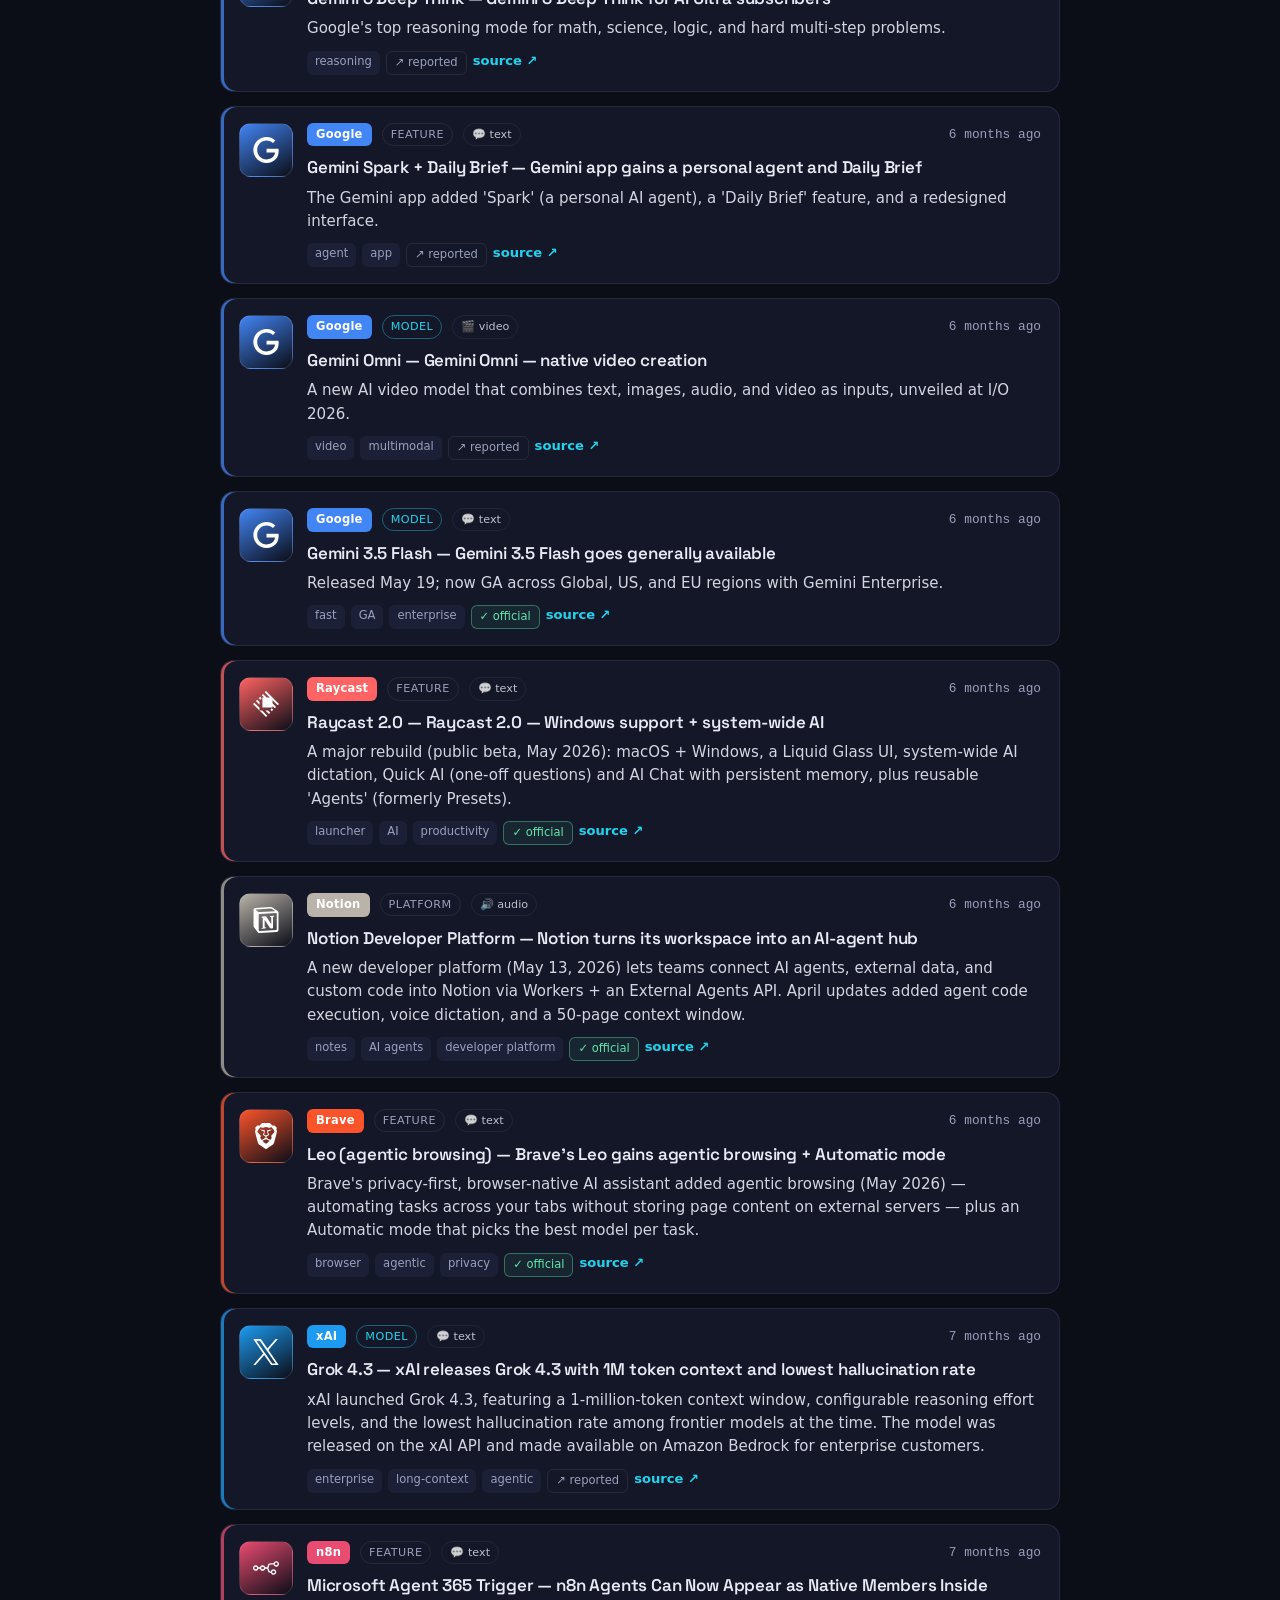
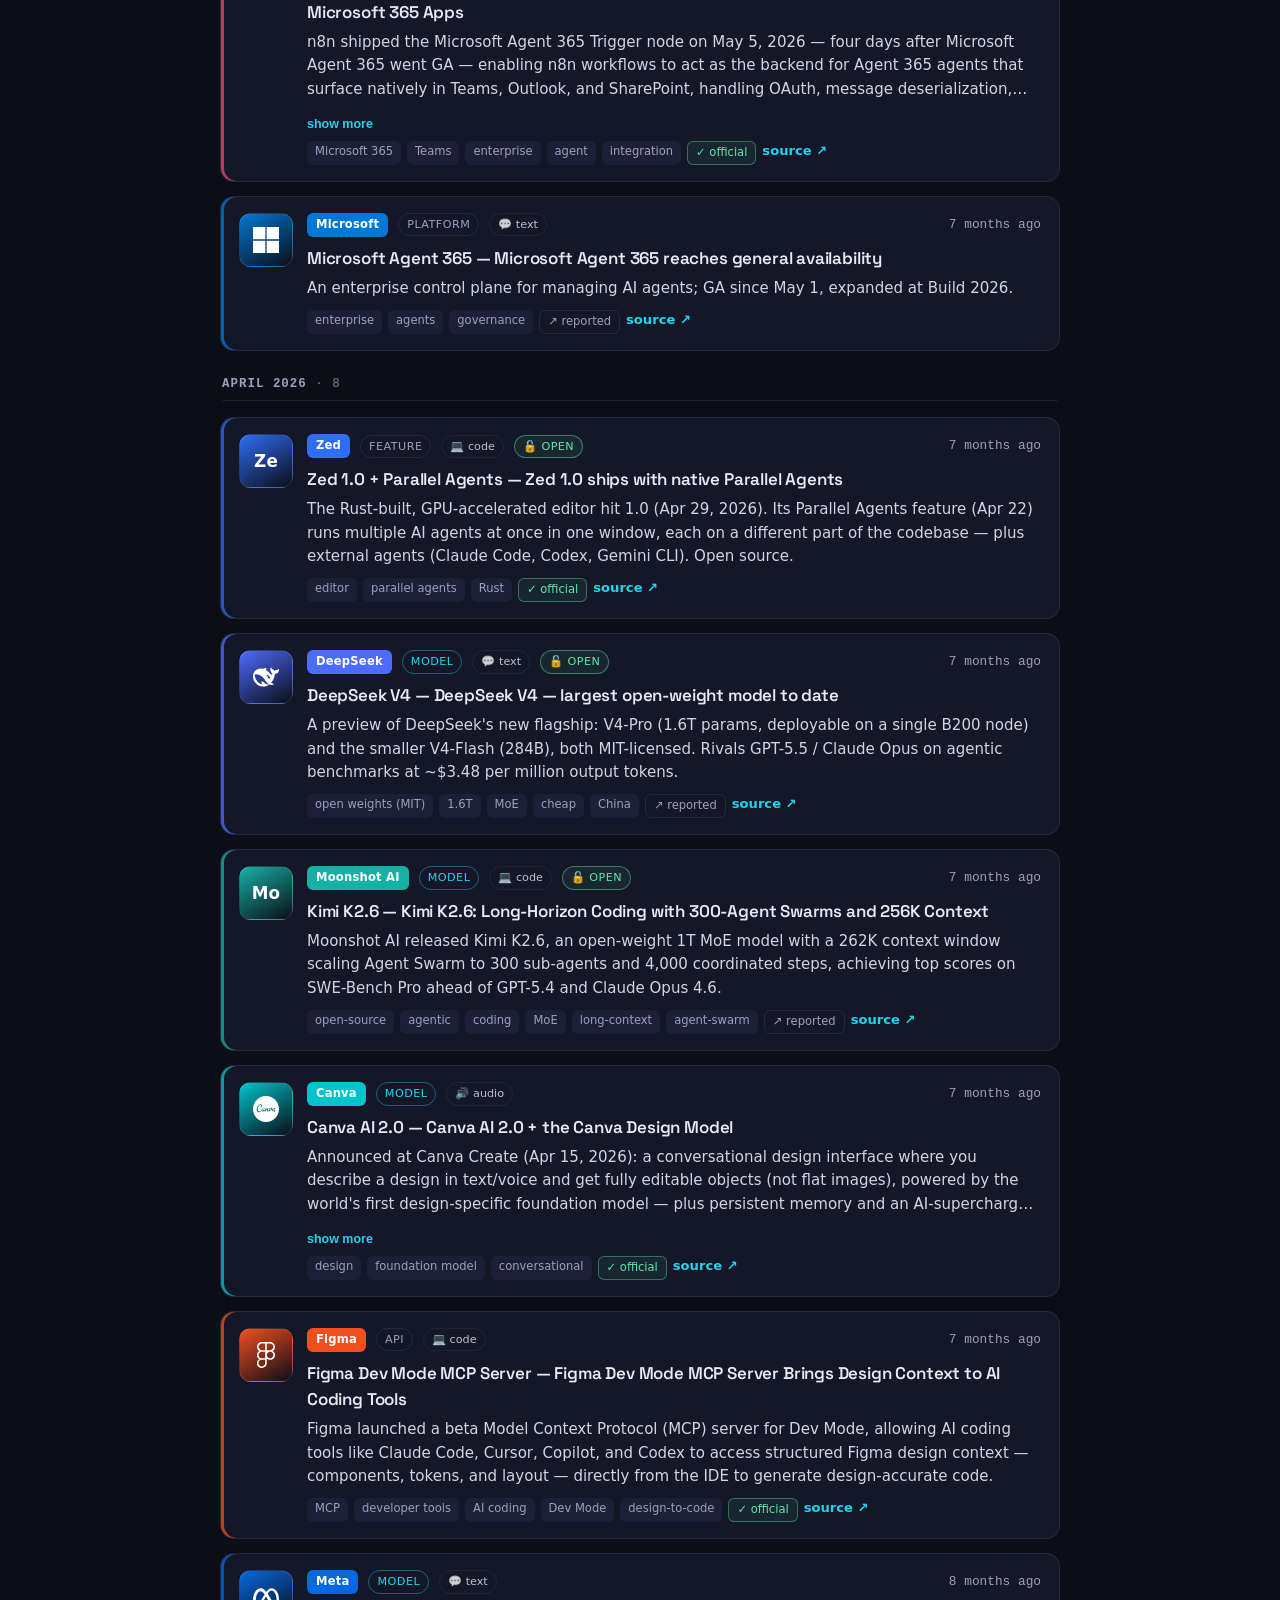
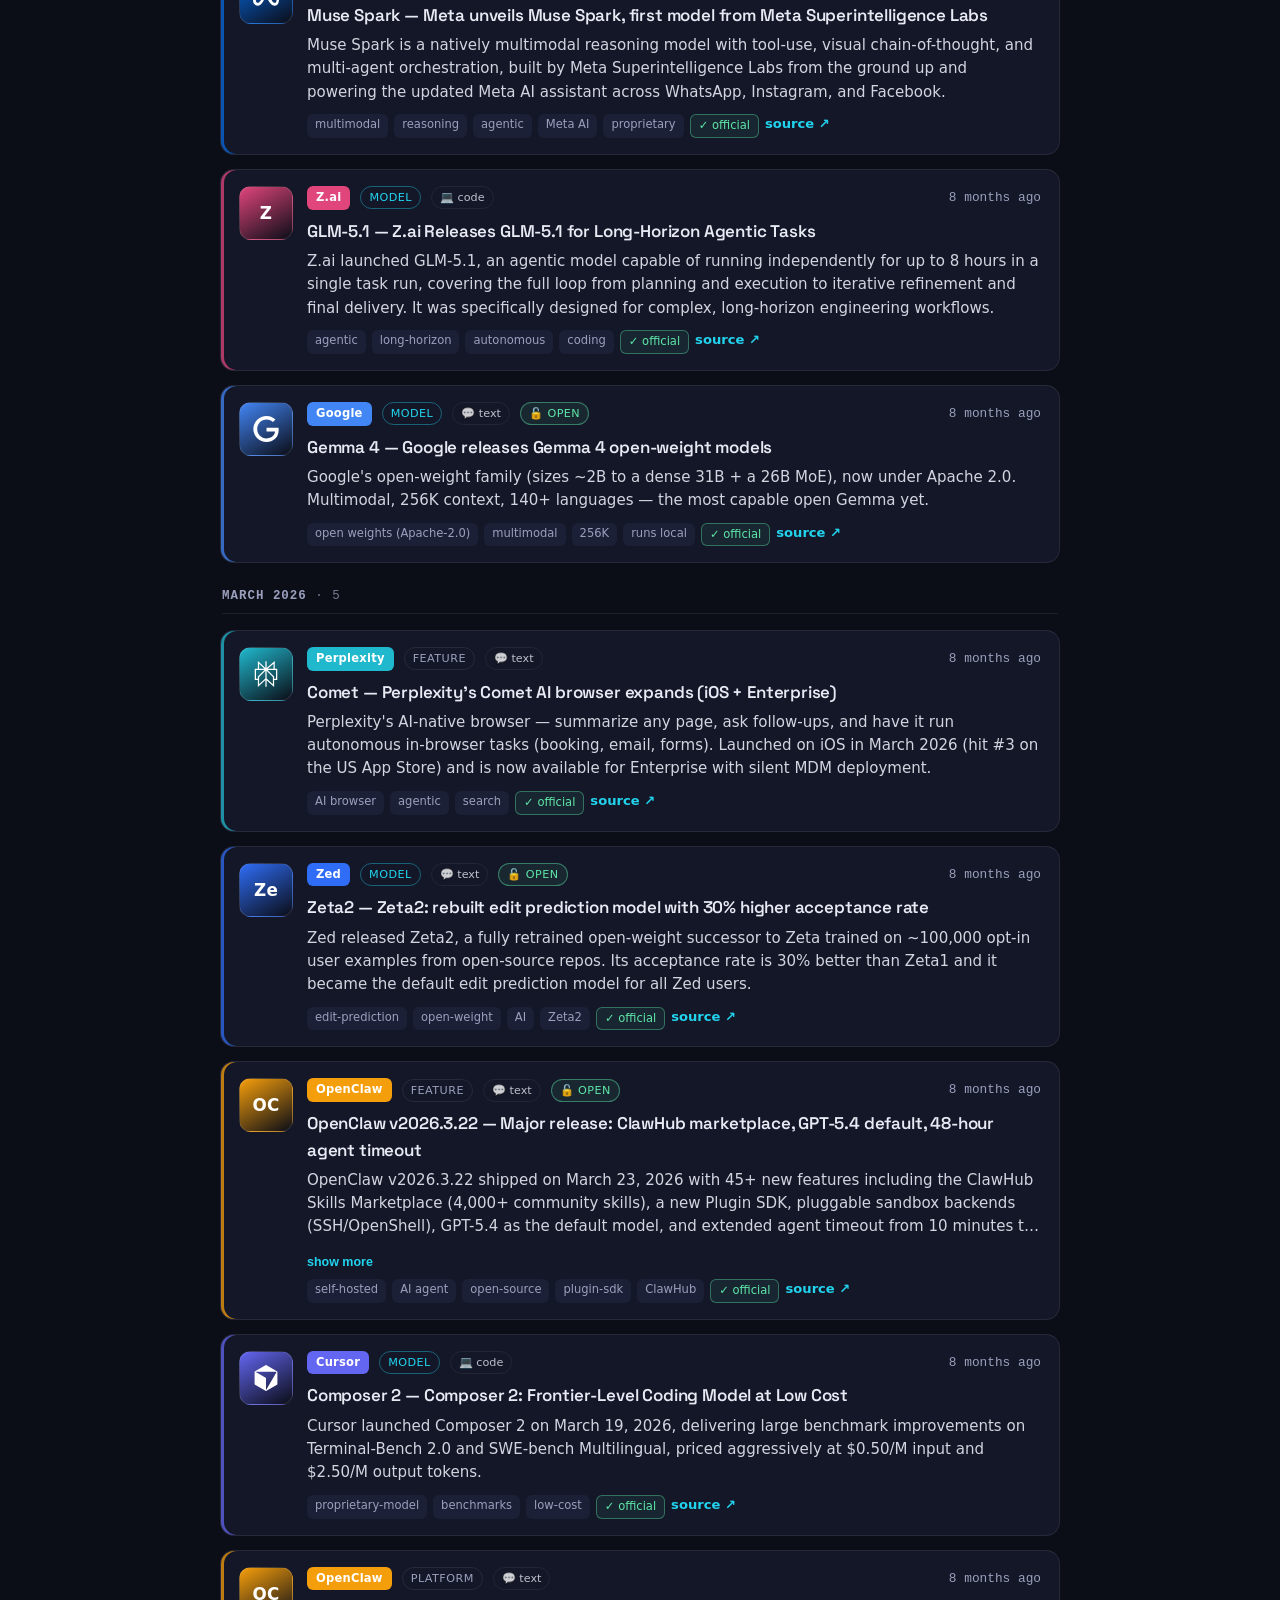
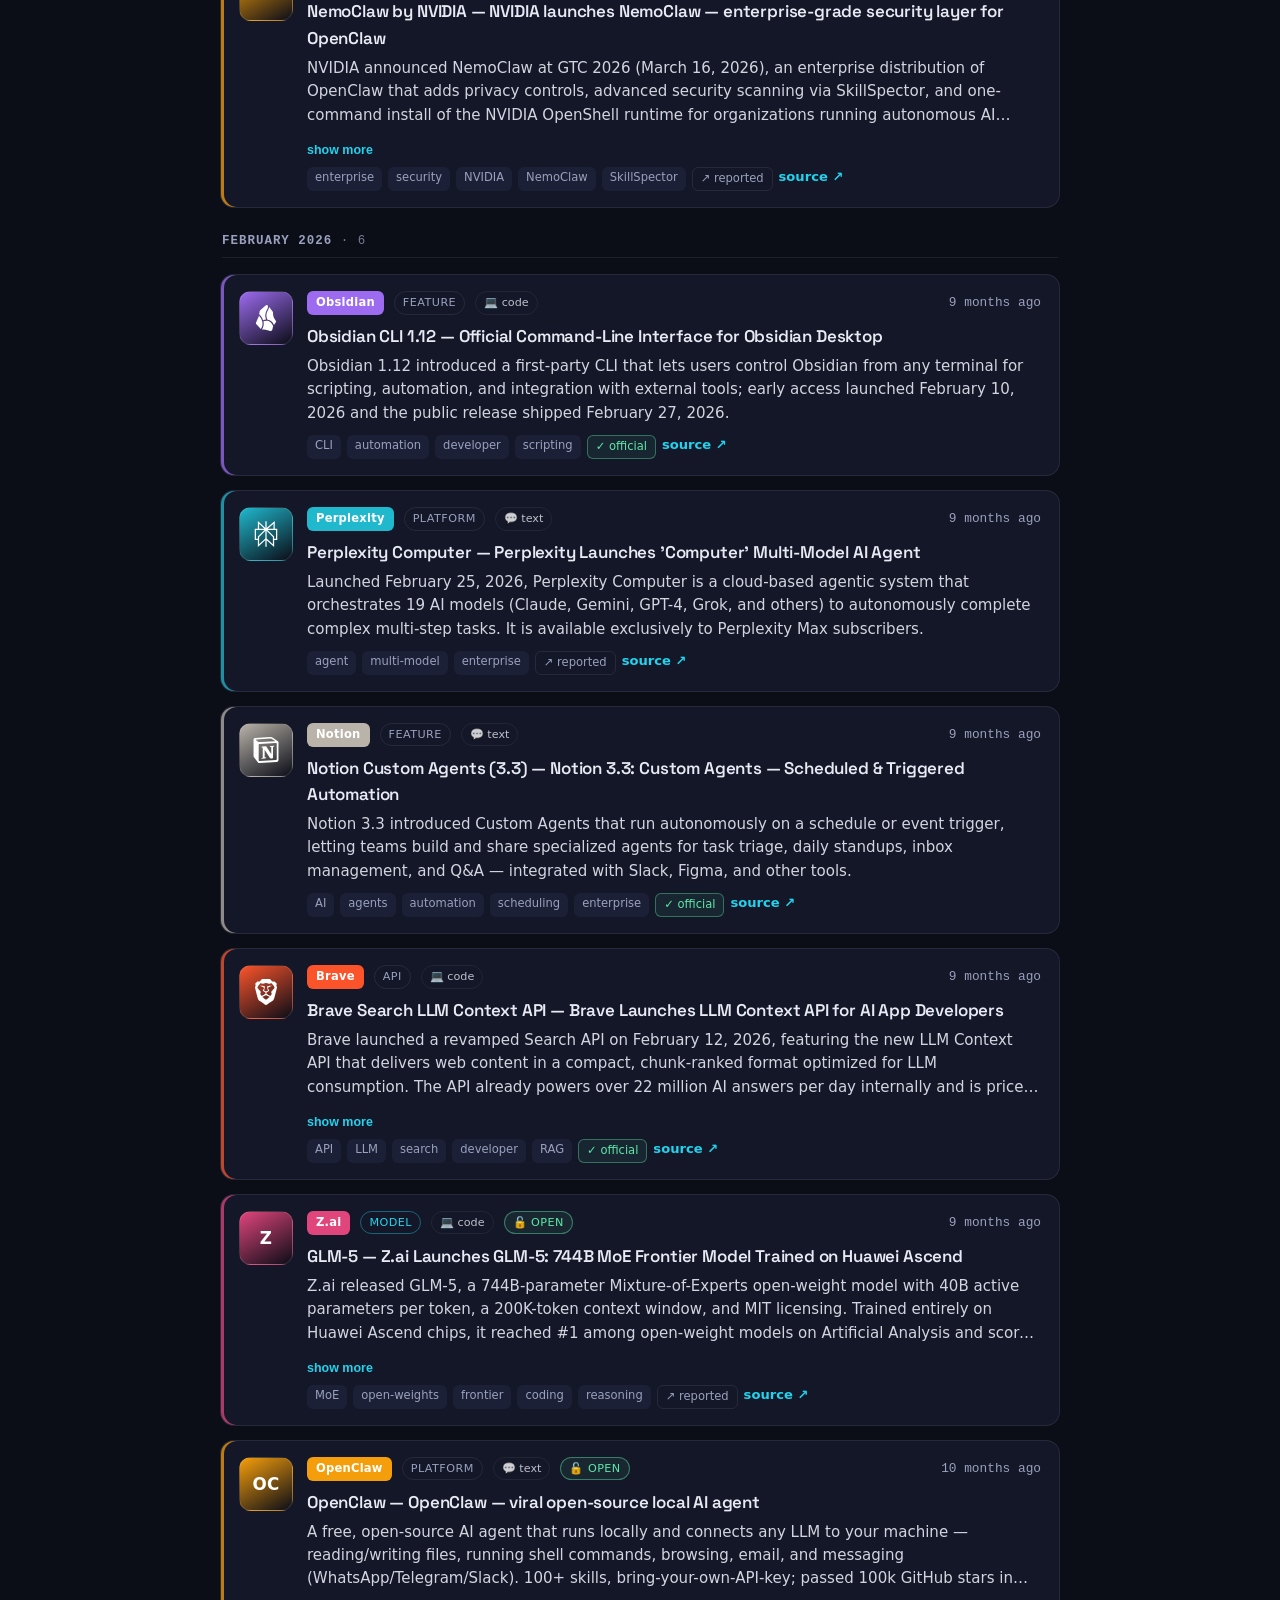
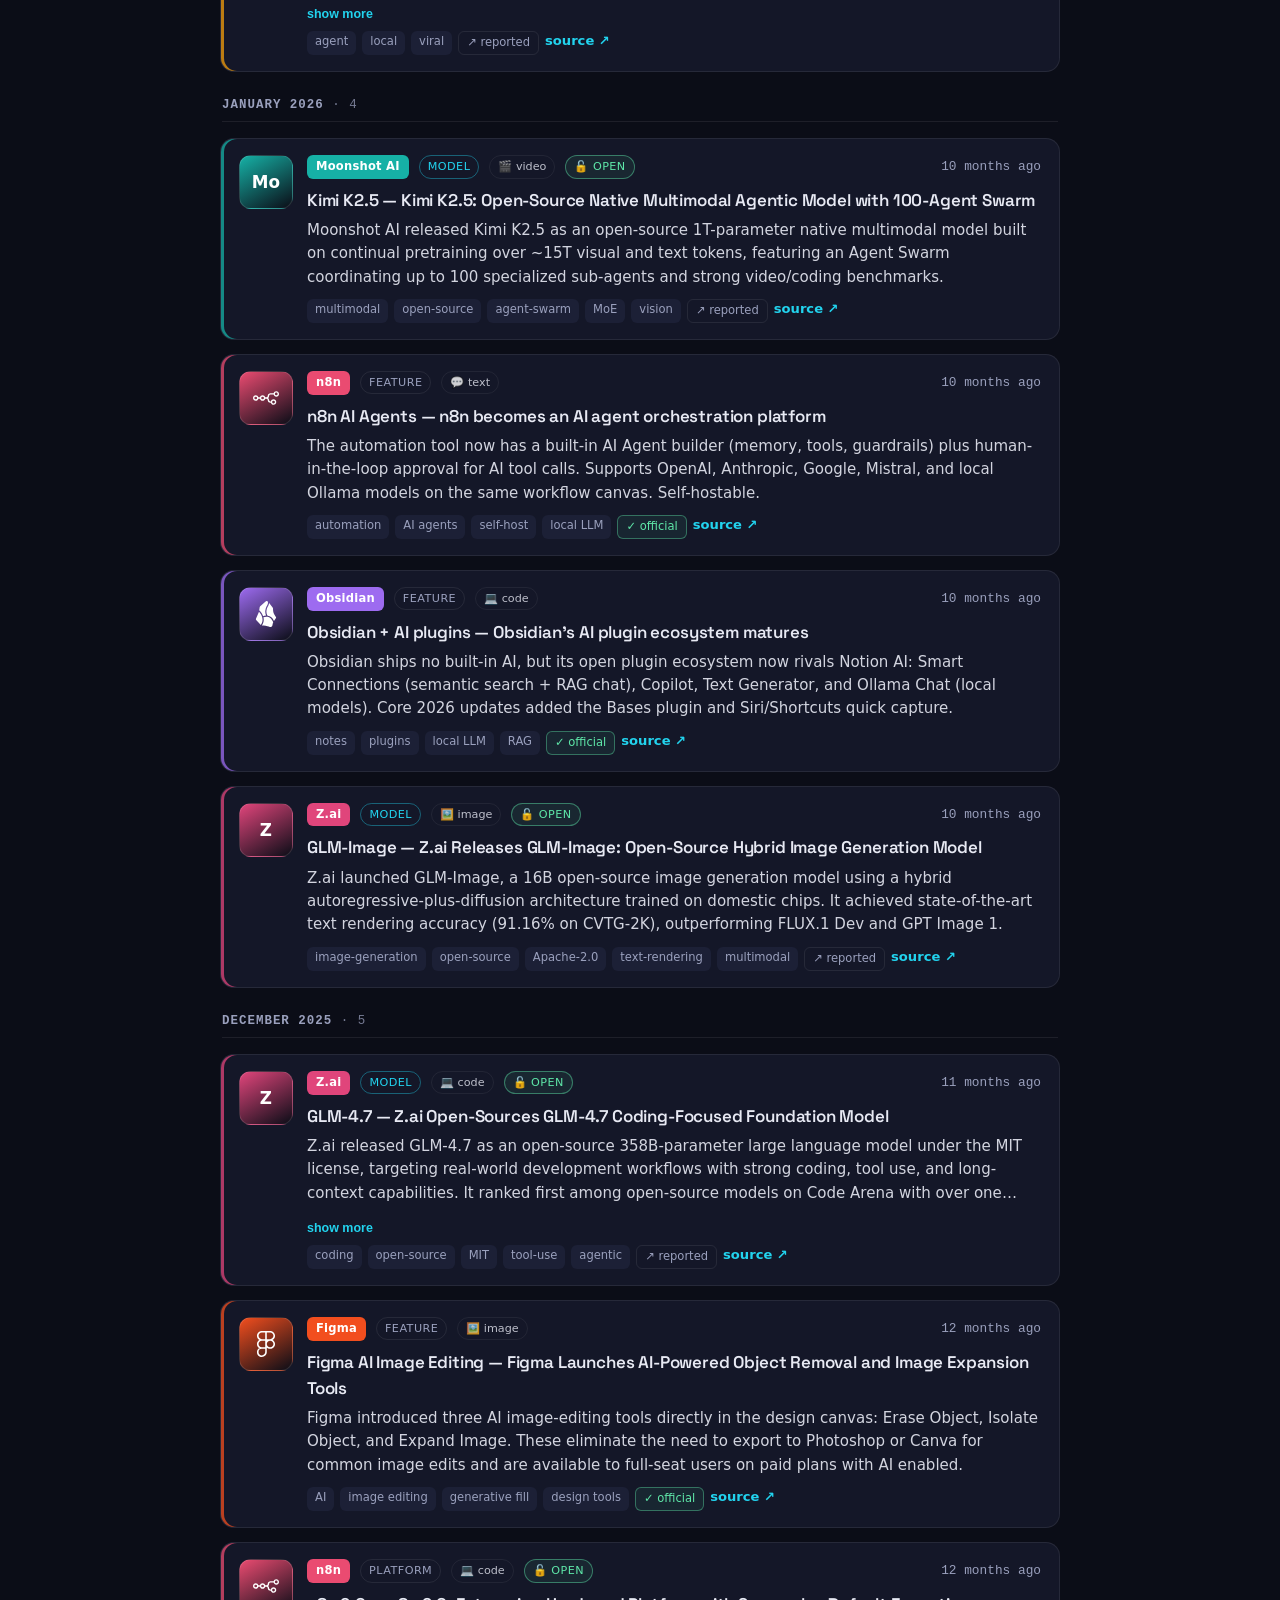
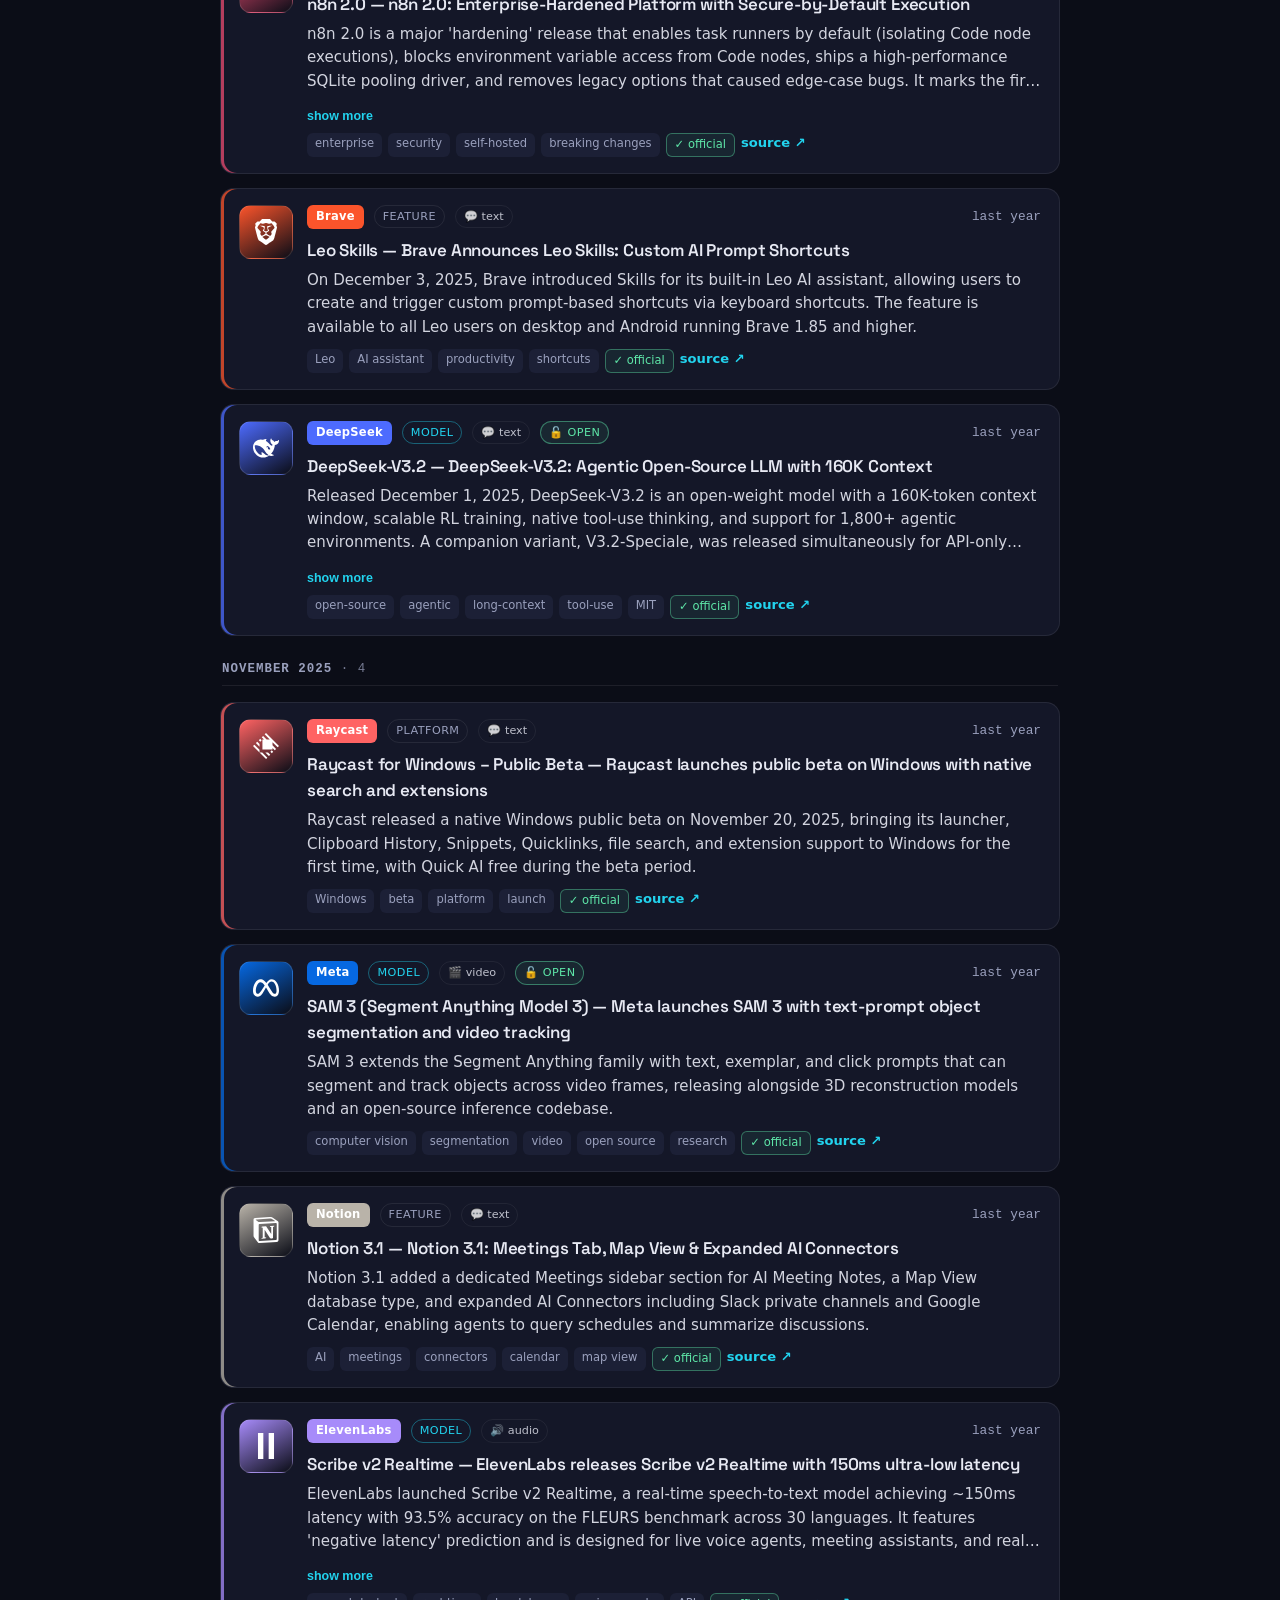
==== commit 7b7065c6: "Idol upgrades: weekly AI digest (7 langs), Ctrl/Cmd-K command palette, PWA + bot heartbeat Co-Author" ====
--- a/index.html
+++ b/index.html
@@ -24,6 +24,8 @@
   <meta name="twitter:image" content="https://koha1312.github.io/ai-release-radar/og.png" />
 
   <link rel="stylesheet" href="style.css" />
+  <link rel="manifest" href="manifest.webmanifest" />
+  <meta name="theme-color" content="#0b0d17" />
 </head>
 <body>
   <button id="theme-toggle" aria-label="Toggle light/dark">🌙</button>
@@ -36,12 +38,18 @@
       <p class="tagline">Every AI release worth knowing — from the big labs to the tools we actually use. Structured, source-cited, no hype.</p>
       <p class="meta" id="meta">Loading…</p>
       <div class="hero-stats" id="hero-stats"></div>
+      <p class="heartbeat" id="heartbeat"></p>
     </div>
   </header>
 
   <main>
+    <section id="digest" class="digest" hidden></section>
+
     <section class="controls">
-      <input id="search" type="search" placeholder="🔍 Search releases…" autocomplete="off" />
+      <div class="search-wrap">
+        <input id="search" type="search" placeholder="🔍 Search releases…" autocomplete="off" />
+        <button id="pal-hint" class="kbd-hint" title="Command palette">Ctrl K</button>
+      </div>
       <div class="filter-row" id="company-filters"></div>
       <div class="filter-row" id="type-filters"></div>
       <div class="filter-row" id="access-filters"></div>
@@ -57,6 +65,14 @@
     <p id="empty" class="empty" hidden>No releases match your filters.</p>
   </main>
 
+  <!-- ⌘K command palette -->
+  <div id="palette" hidden>
+    <div class="pal-box">
+      <input id="pal-input" type="text" autocomplete="off" spellcheck="false" />
+      <div id="pal-list"></div>
+    </div>
+  </div>
+
   <footer>
     <p class="channels">Follow the radar your way:
       <a class="source" href="rss.xml">📡 RSS</a> ·
--- a/style.css
+++ b/style.css
@@ -352,6 +352,65 @@
   .abar-label { flex-basis: 72px; }
 }
 
+/* ---------- weekly digest ---------- */
+.digest {
+  background: linear-gradient(110deg, color-mix(in srgb, var(--accent) 10%, var(--panel)), var(--panel));
+  border: 1px solid color-mix(in srgb, var(--accent) 30%, var(--border));
+  border-radius: 14px;
+  padding: 16px 20px;
+  margin-bottom: 20px;
+  box-shadow: inset 4px 0 0 0 var(--accent);
+}
+.digest h3 { margin: 0 0 8px; font-family: "Space Grotesk", "Inter", sans-serif; font-size: 1.05rem; }
+.digest p { margin: 0 0 8px; font-size: 0.93rem; opacity: 0.92; }
+.digest-meta { color: var(--muted); font-size: 0.76rem; font-family: ui-monospace, Consolas, monospace; }
+
+/* ---------- bot heartbeat ---------- */
+.heartbeat {
+  margin: 10px 0 0; color: var(--muted); font-size: 0.78rem;
+  font-family: ui-monospace, "Cascadia Code", Consolas, monospace;
+}
+.heartbeat::before { content: "●"; color: #5ee6a8; margin-right: 6px; animation: pulse 2.4s ease-in-out infinite; }
+@keyframes pulse { 0%, 100% { opacity: 1; } 50% { opacity: 0.35; } }
+
+/* ---------- ⌘K command palette ---------- */
+.search-wrap { position: relative; }
+.kbd-hint {
+  position: absolute; right: 10px; top: 50%; transform: translateY(-50%);
+  padding: 3px 8px; border-radius: 6px; cursor: pointer;
+  border: 1px solid var(--border); background: var(--panel-2); color: var(--muted);
+  font-size: 0.72rem; font-family: ui-monospace, Consolas, monospace;
+}
+.kbd-hint:hover { color: var(--text); border-color: var(--accent); }
+
+#palette {
+  position: fixed; inset: 0; z-index: 100;
+  background: rgba(5, 6, 12, 0.6); backdrop-filter: blur(3px);
+  display: flex; align-items: flex-start; justify-content: center; padding-top: 12vh;
+}
+#palette[hidden] { display: none; } /* author display:flex would override [hidden] */
+.pal-box {
+  width: min(560px, 92vw);
+  background: var(--panel); border: 1px solid var(--border); border-radius: 14px;
+  box-shadow: 0 24px 80px -20px rgba(0, 0, 0, 0.7);
+  overflow: hidden;
+}
+#pal-input {
+  width: 100%; padding: 14px 16px; border: none; outline: none;
+  background: transparent; color: var(--text); font-size: 1rem;
+  border-bottom: 1px solid var(--border);
+}
+#pal-list { max-height: 46vh; overflow-y: auto; padding: 6px; }
+.pal-item {
+  display: flex; align-items: center; gap: 10px;
+  padding: 9px 12px; border-radius: 9px; cursor: pointer; font-size: 0.9rem;
+}
+.pal-item.sel { background: color-mix(in srgb, var(--accent) 22%, transparent); }
+.pal-icon { flex: 0 0 auto; }
+.pal-label { flex: 1; min-width: 0; white-space: nowrap; overflow: hidden; text-overflow: ellipsis; }
+.pal-sub { color: var(--muted); font-size: 0.75rem; font-family: ui-monospace, Consolas, monospace; }
+.pal-empty { padding: 18px; text-align: center; color: var(--muted); font-size: 0.88rem; }
+
 /* respect users who prefer less motion — kill the spinning/drifting bits */
 @media (prefers-reduced-motion: reduce) {
   .radar-grid::before, .hero h1, body::before { animation: none; }
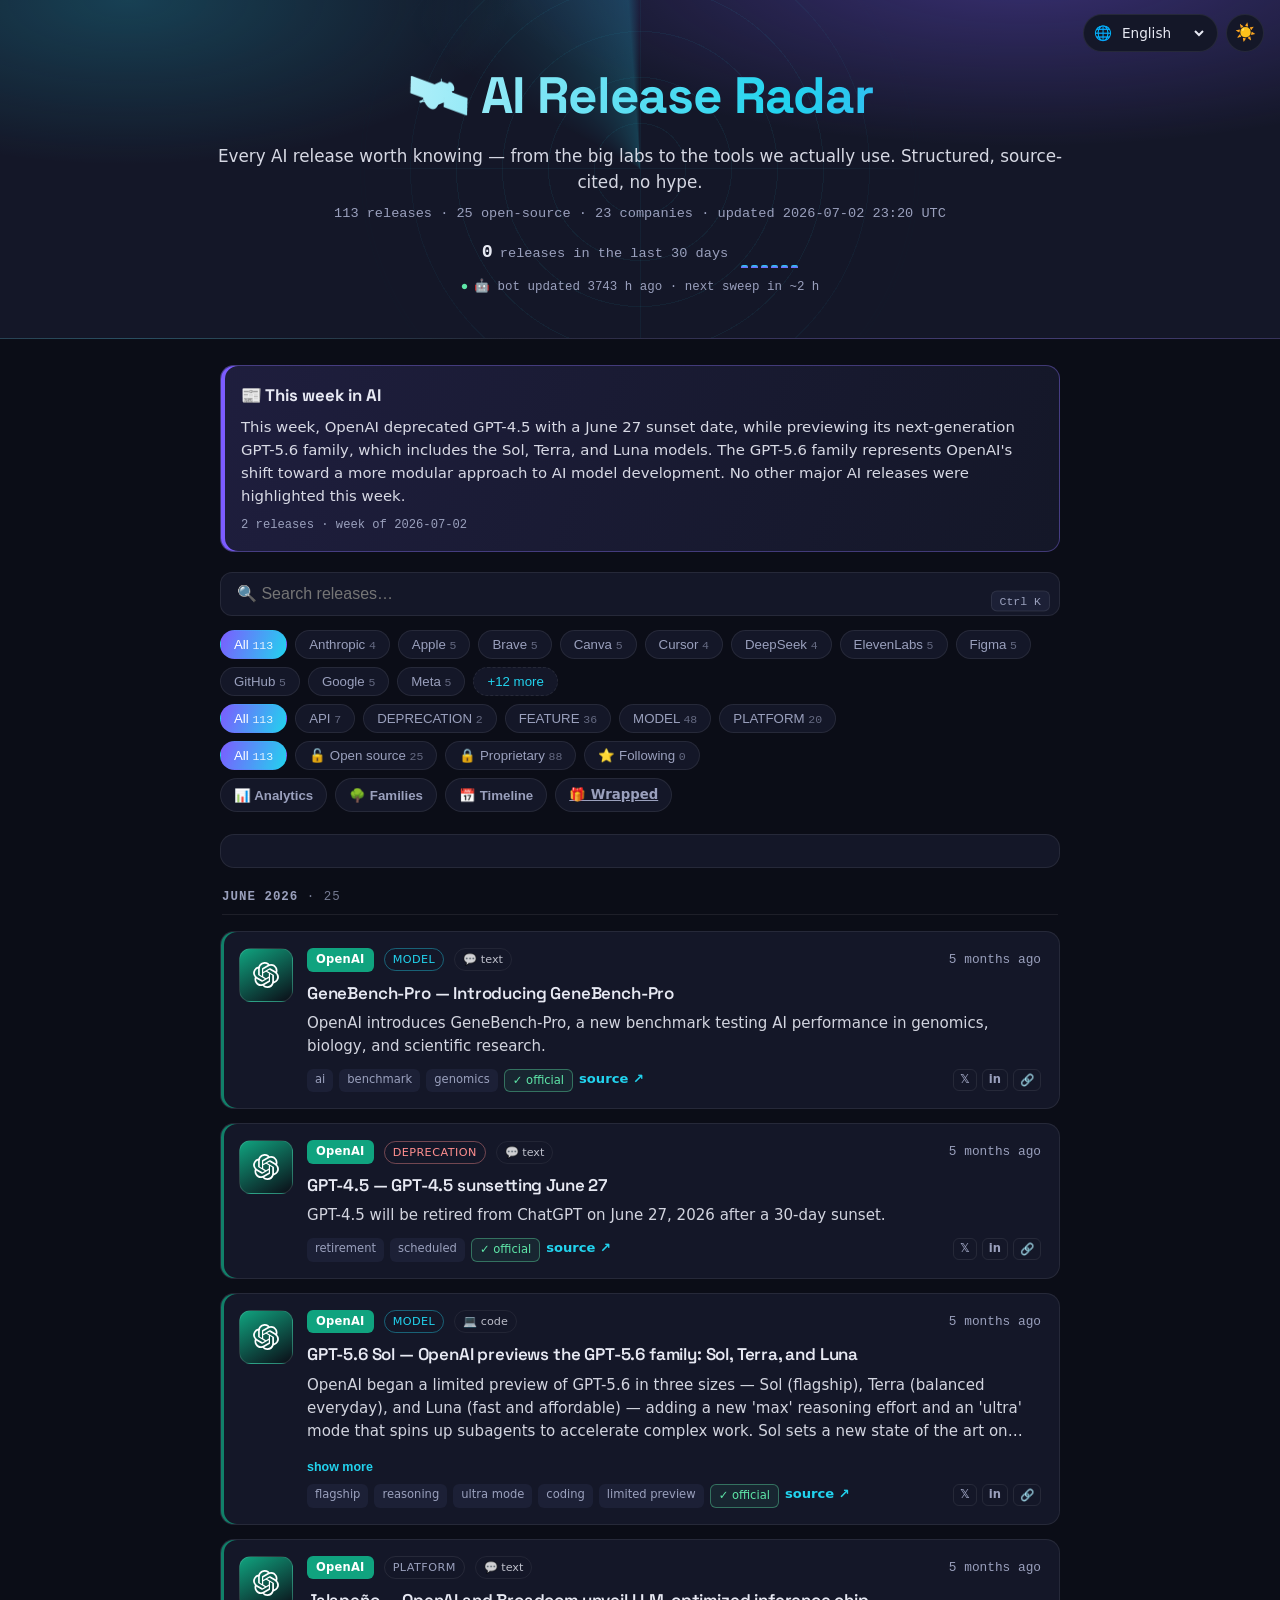
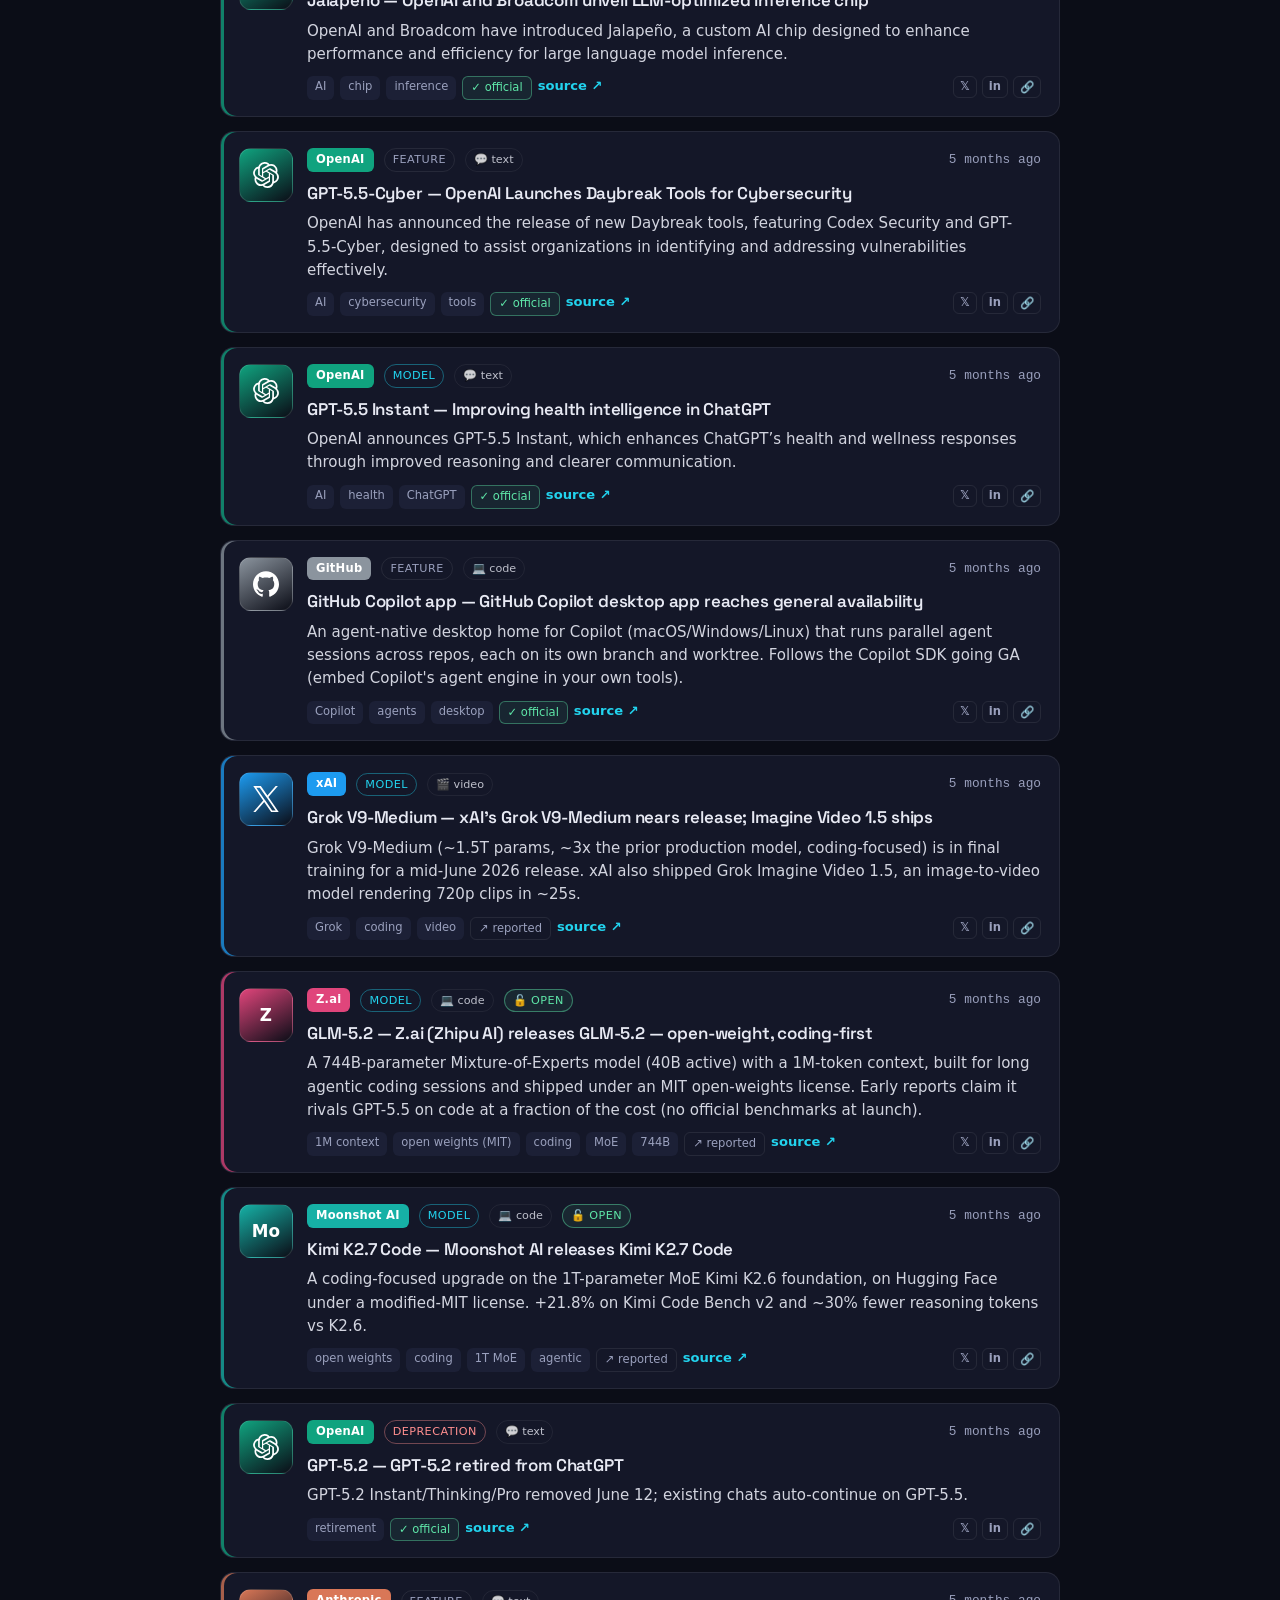
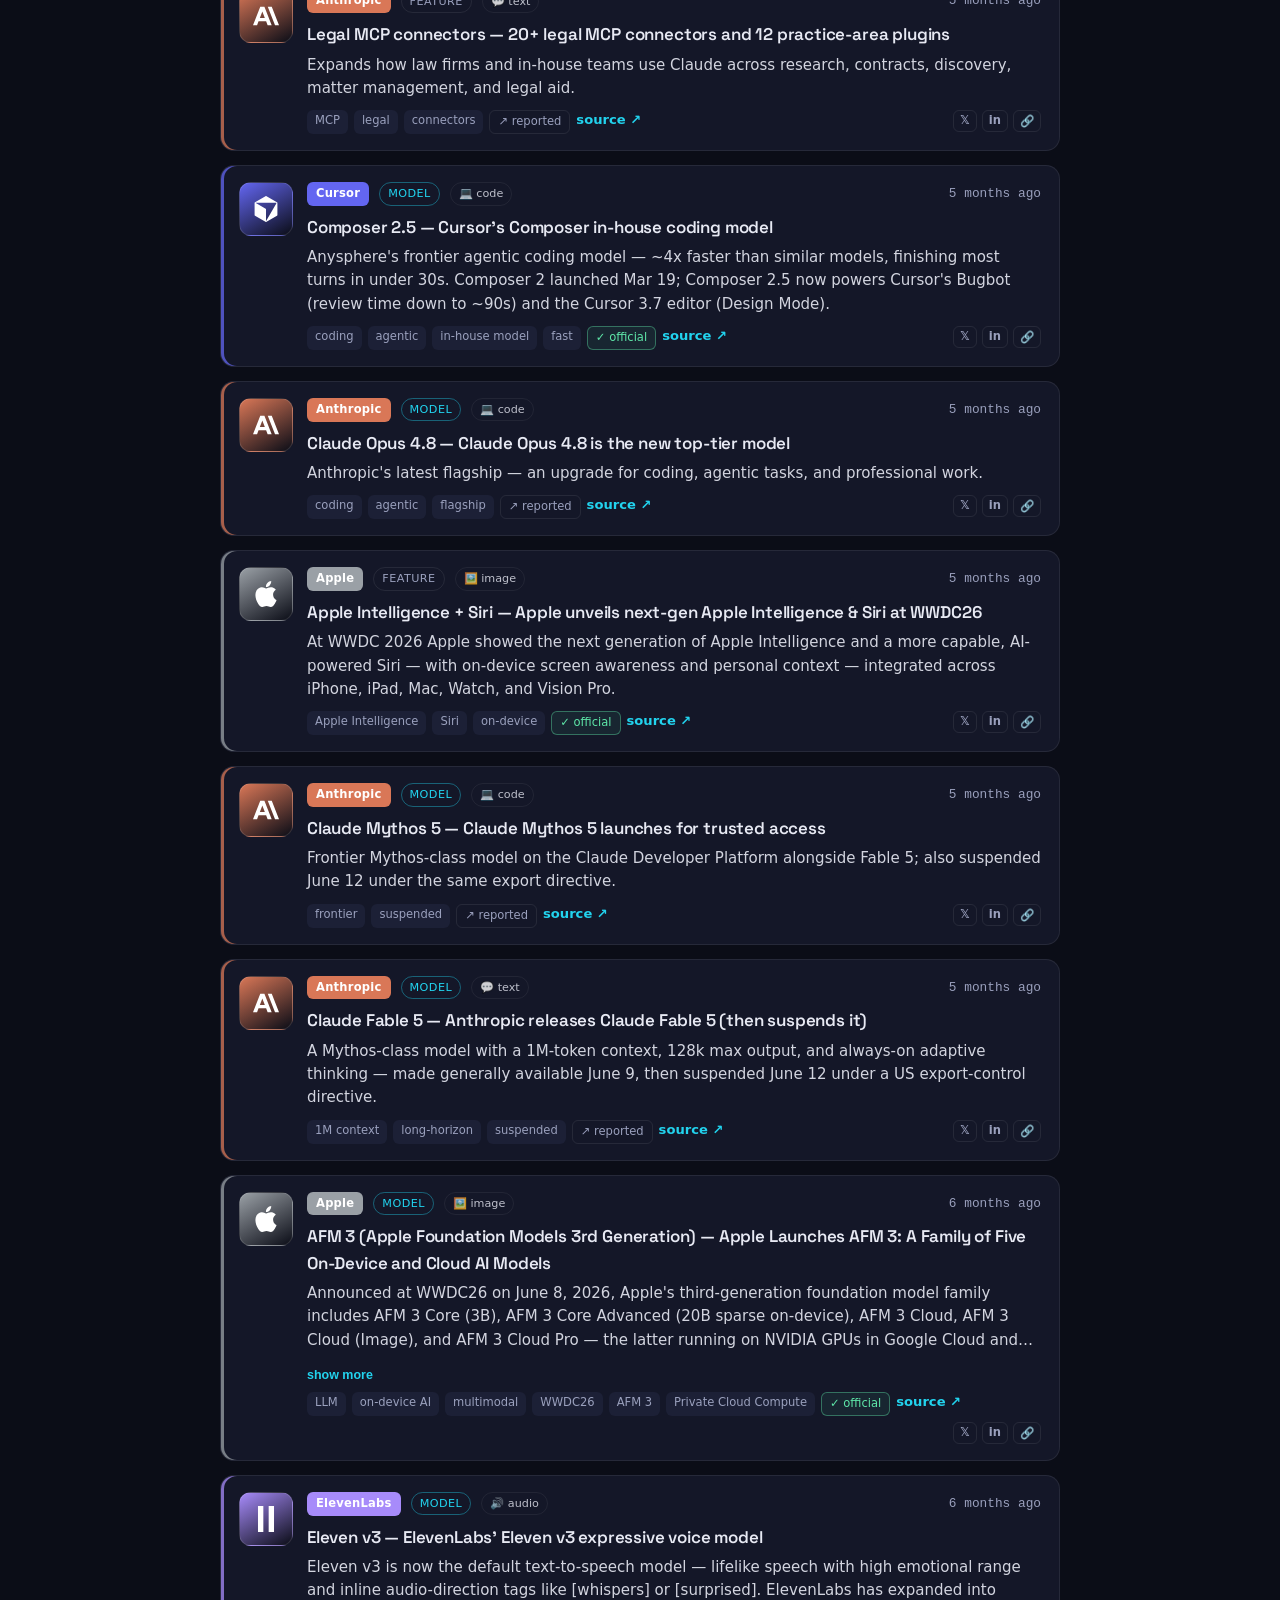
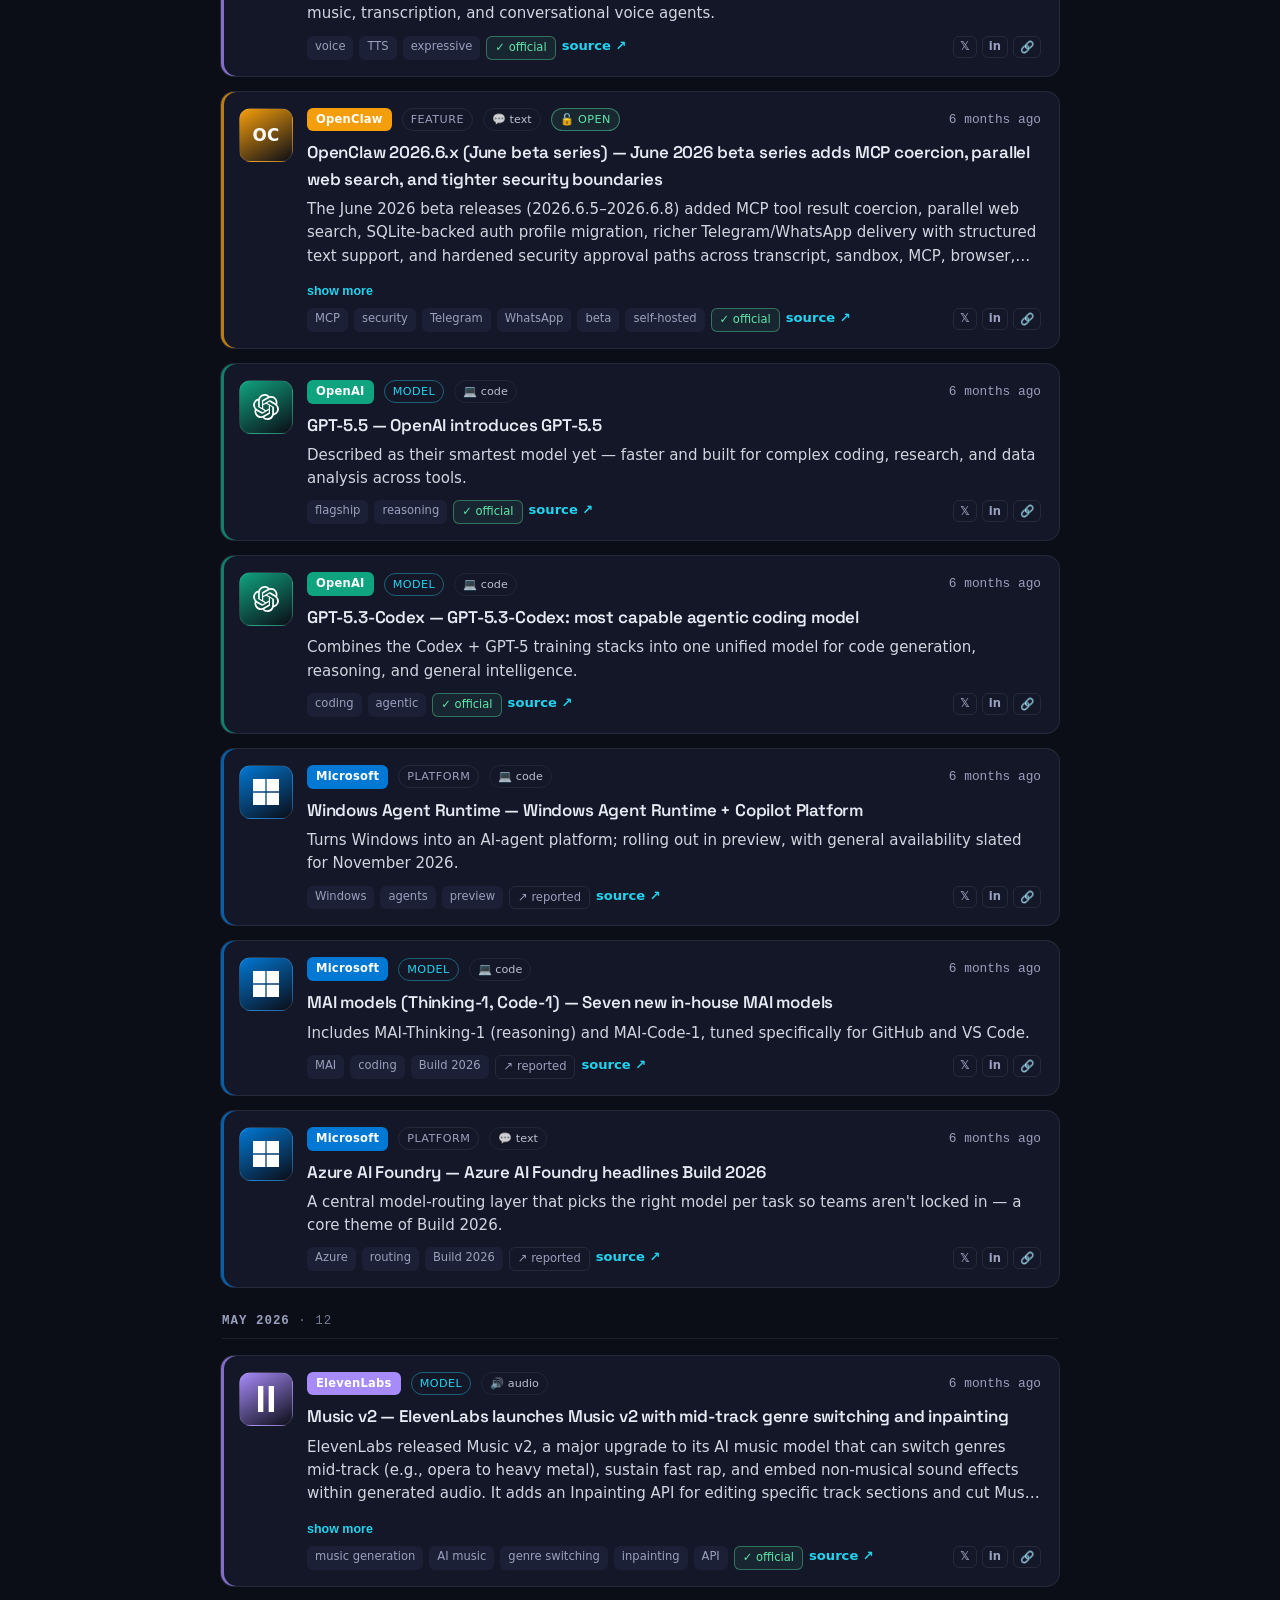
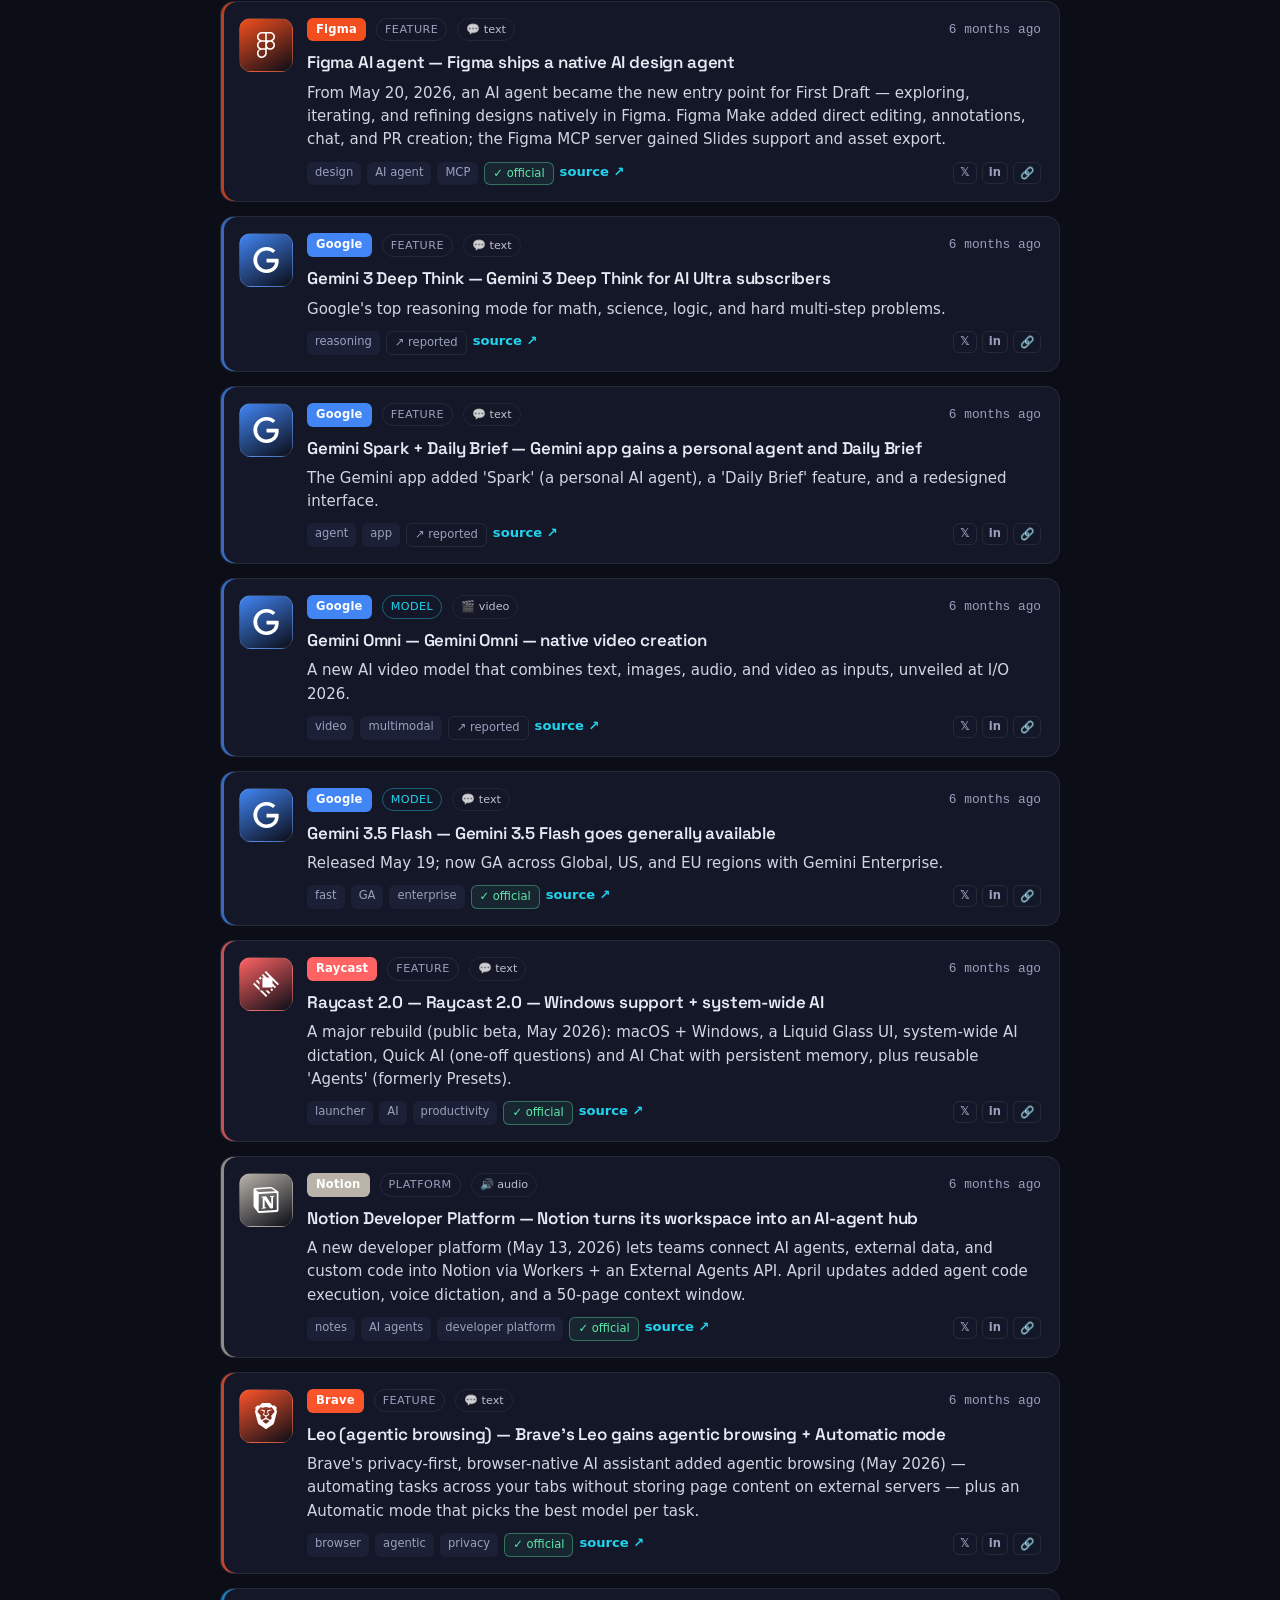
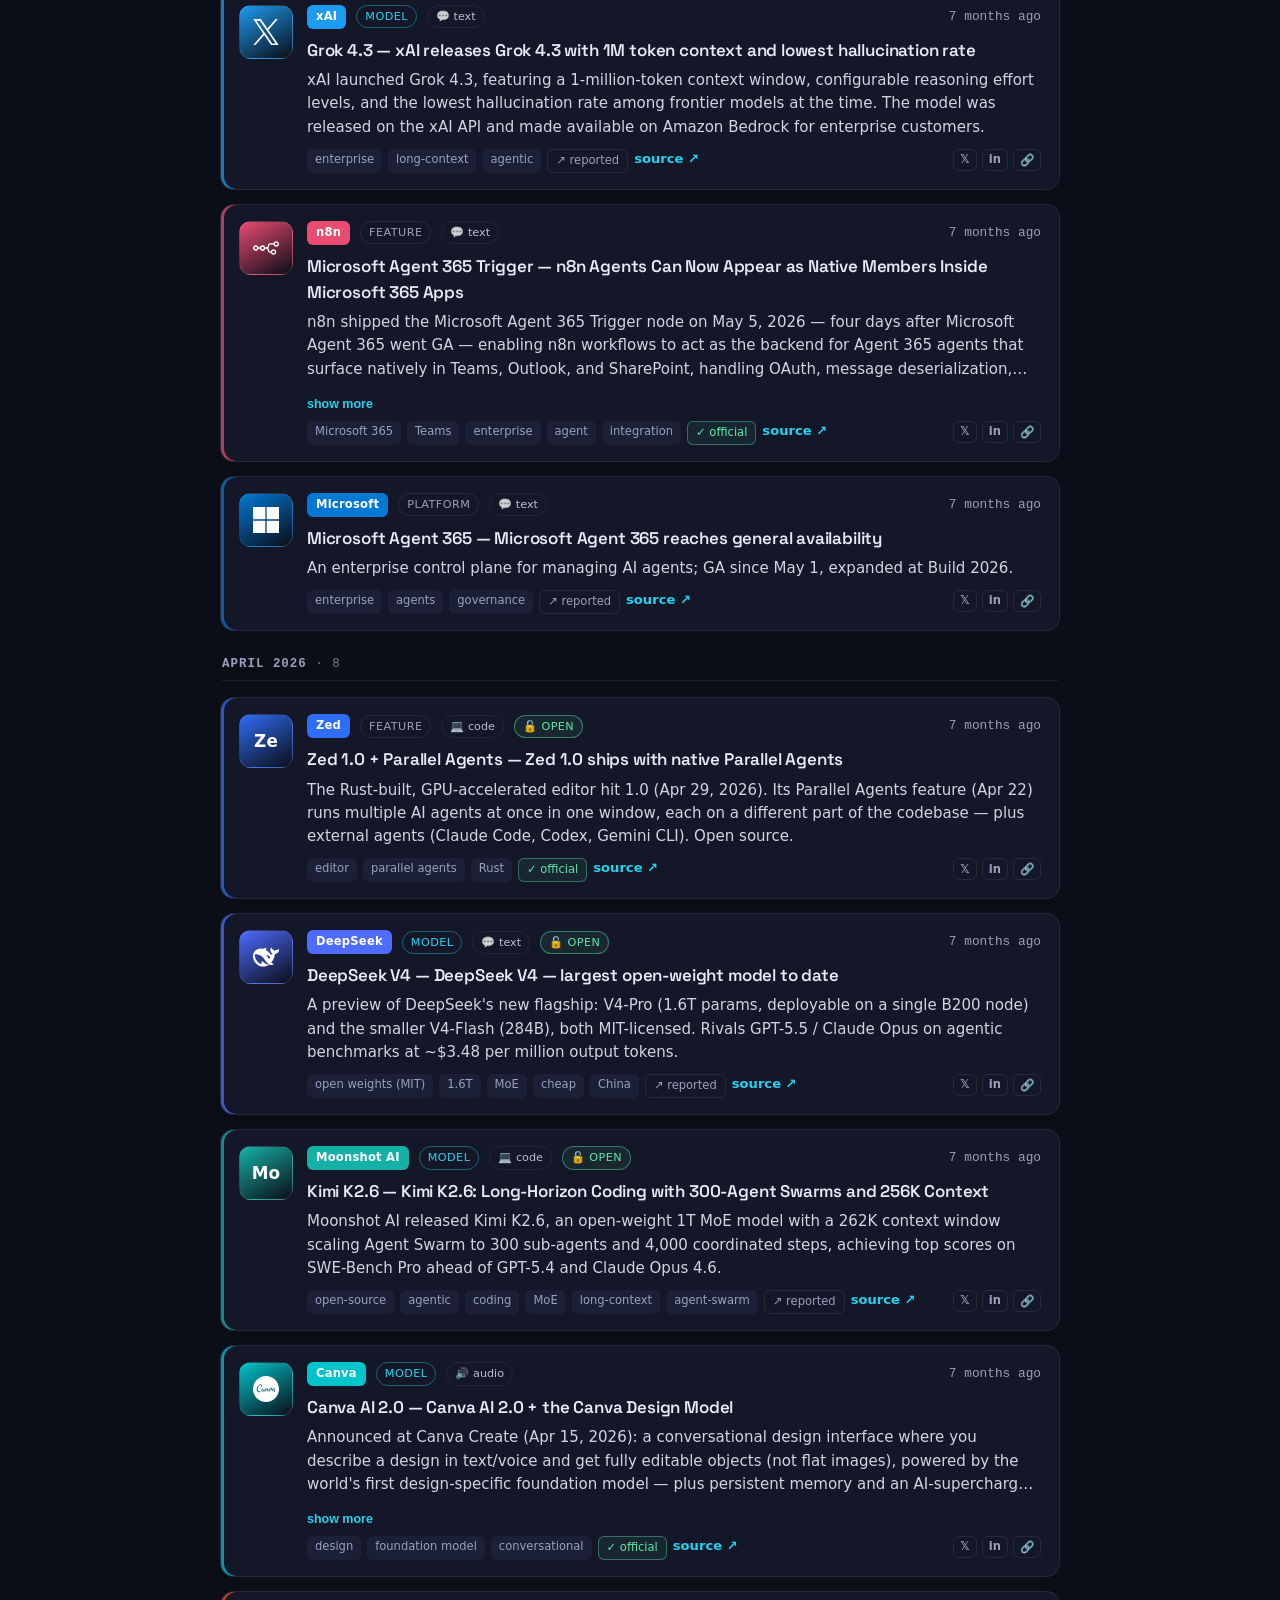
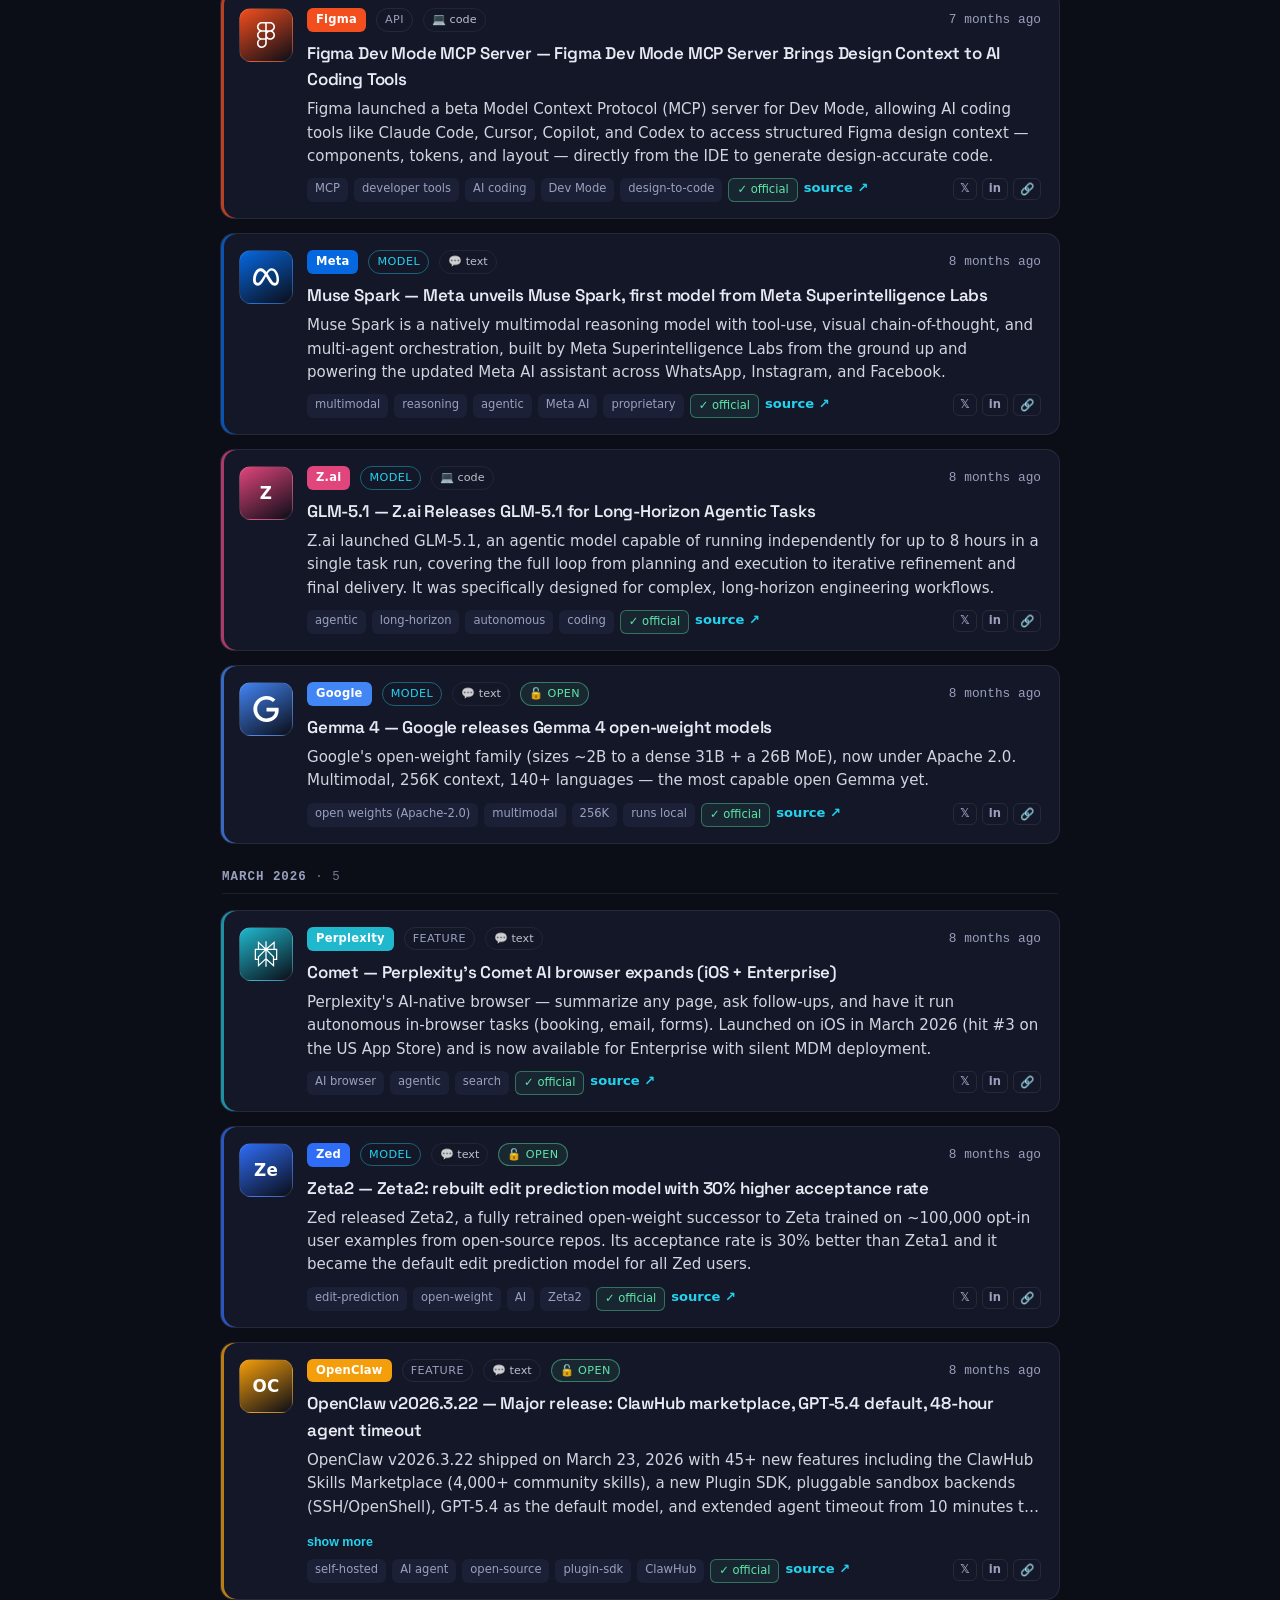
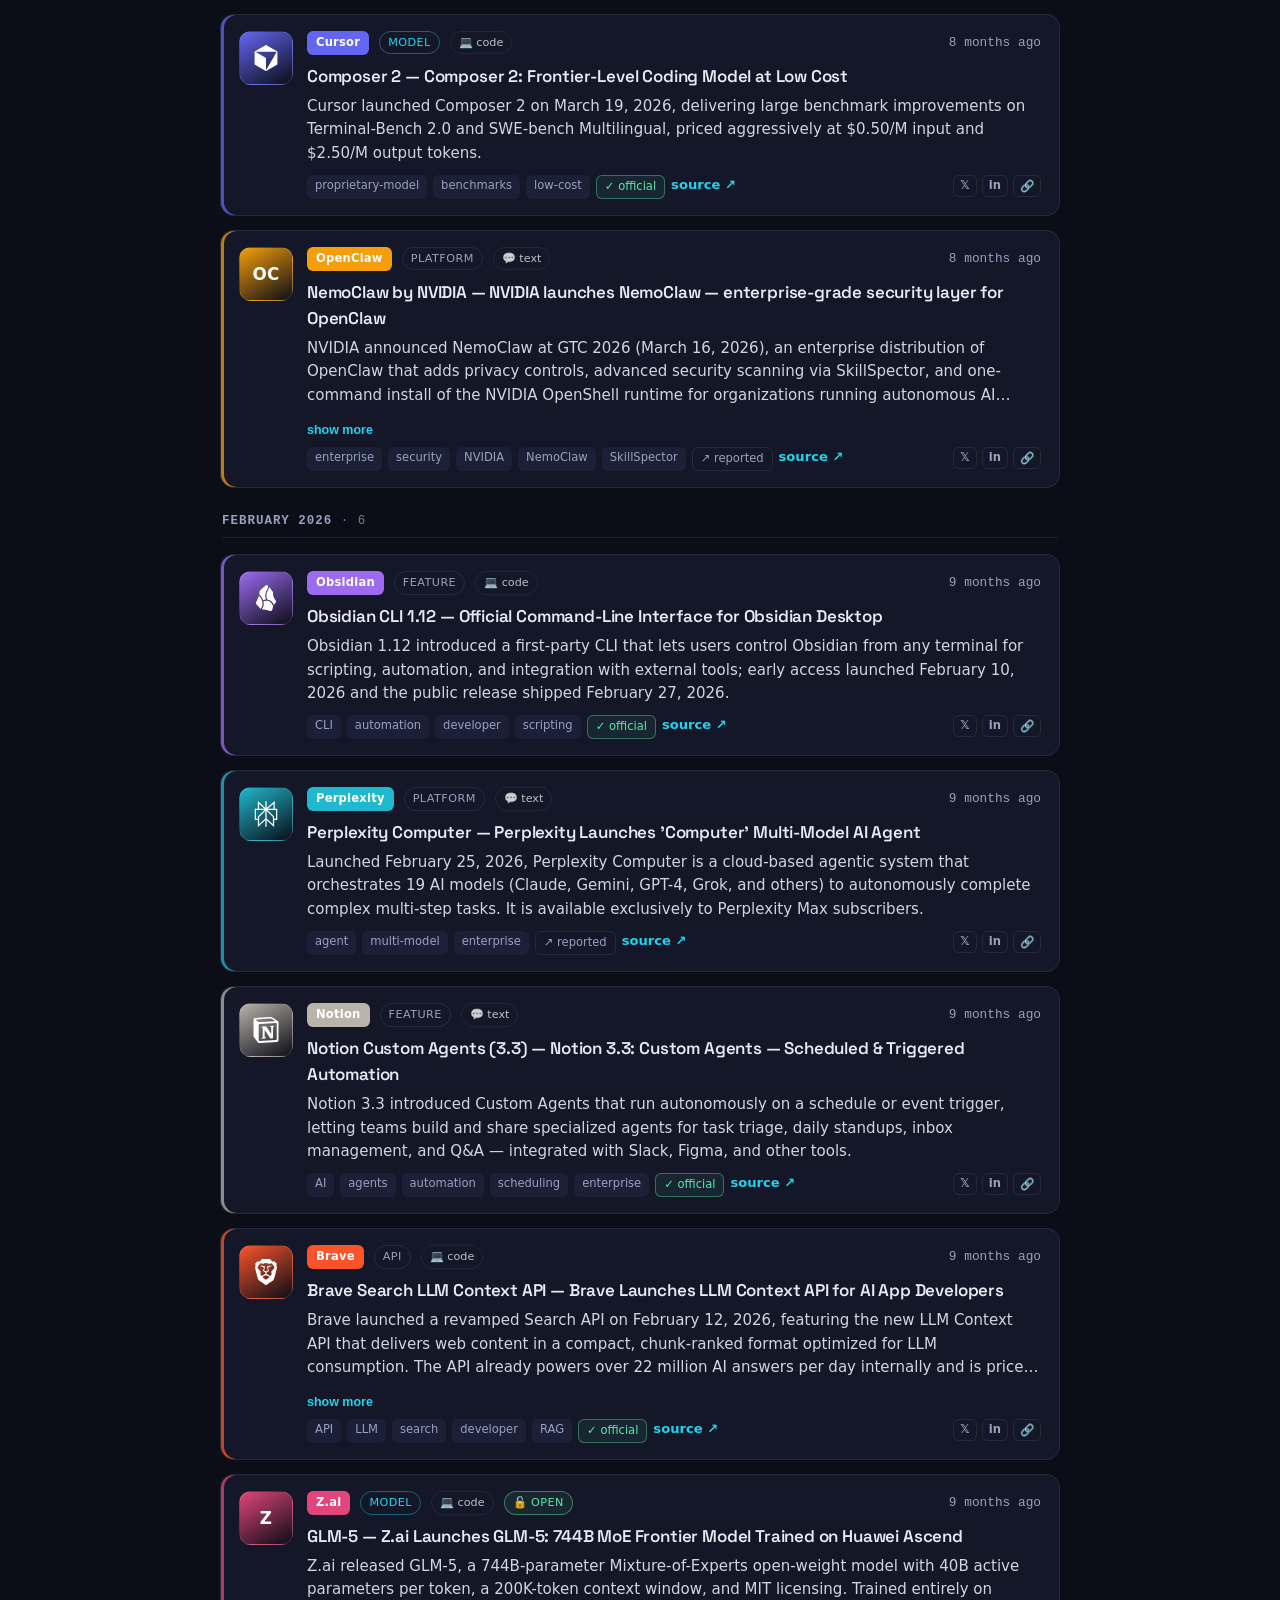
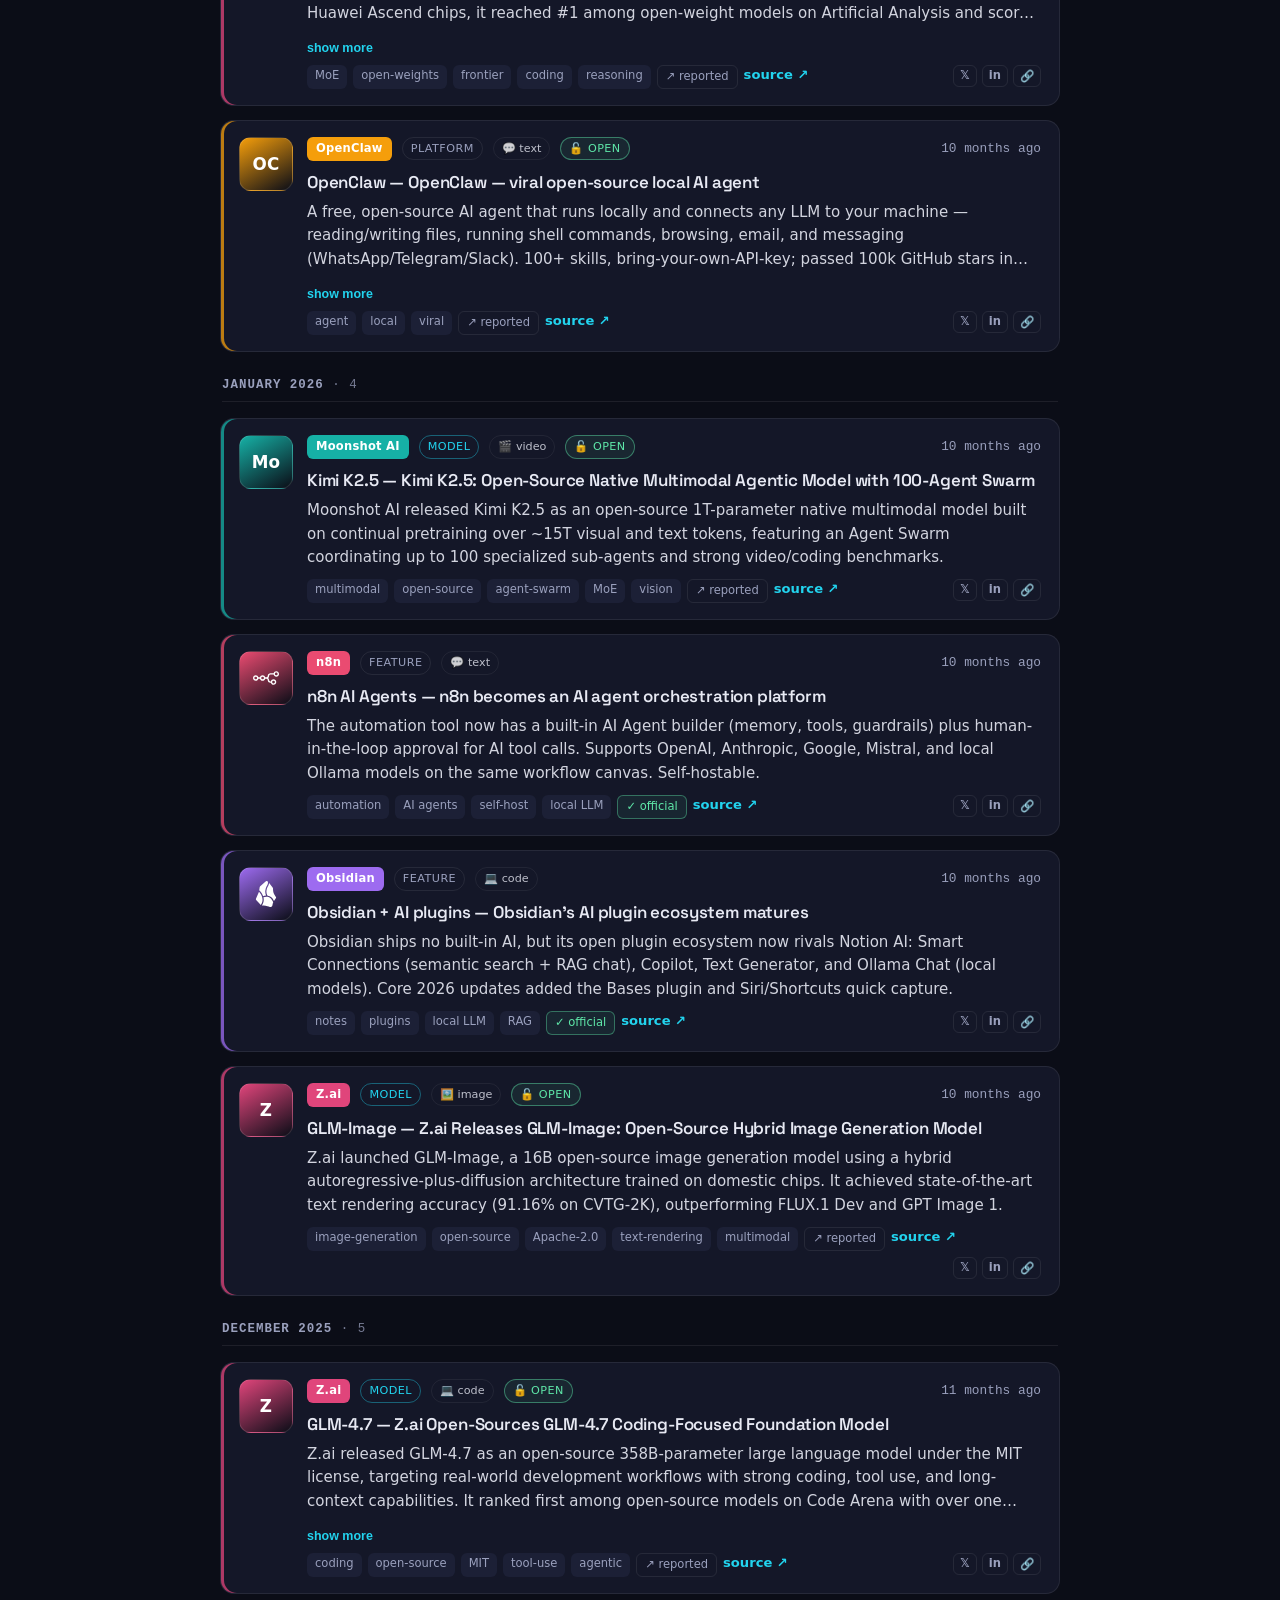
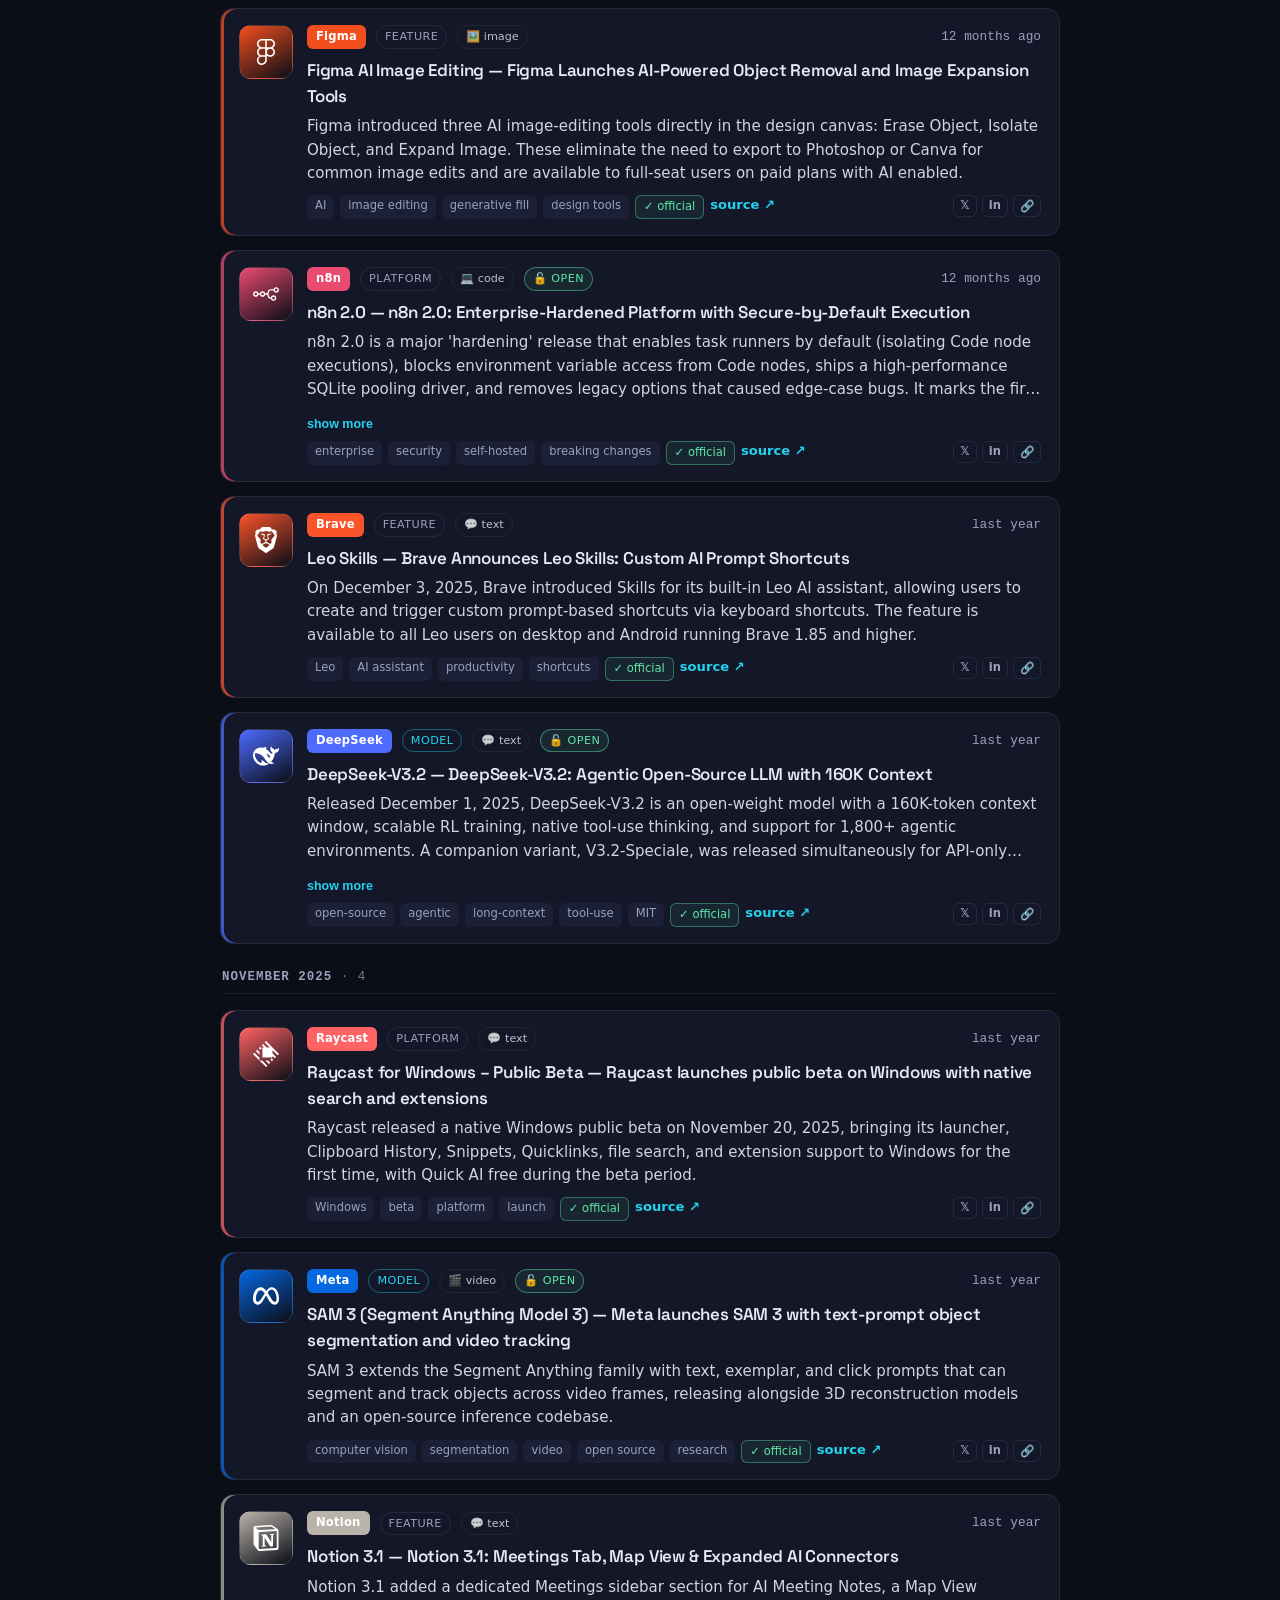
==== commit d612121e: "Love list: watchlist, model family trees, timeline view, monthly Radar Wrapped card Co-Authored-By: " ====
--- a/index.html
+++ b/index.html
@@ -55,10 +55,15 @@
       <div class="filter-row" id="access-filters"></div>
       <div class="filter-row">
         <button id="analytics-toggle" class="chip toggle-btn">📊 Analytics</button>
+        <button id="families-toggle" class="chip toggle-btn">🌳 Families</button>
+        <button id="timeline-toggle" class="chip toggle-btn">📅 Timeline</button>
+        <a id="wrapped-link" class="chip toggle-btn" href="wrapped/latest.png" target="_blank" rel="noopener" hidden>🎁 Wrapped</a>
       </div>
     </section>
 
     <section id="analytics" class="analytics" hidden></section>
+    <section id="families" class="families" hidden></section>
+    <section id="timeline" class="timeline-view" hidden></section>
     <div id="spotlight" class="spotlight" hidden></div>
 
     <section id="feed" class="feed"></section>
--- a/style.css
+++ b/style.css
@@ -411,6 +411,65 @@
 .pal-sub { color: var(--muted); font-size: 0.75rem; font-family: ui-monospace, Consolas, monospace; }
 .pal-empty { padding: 18px; text-align: center; color: var(--muted); font-size: 0.88rem; }
 
+/* ---------- share buttons + permalink flash ---------- */
+.share-group { margin-left: auto; display: inline-flex; gap: 5px; }
+.share-btn {
+  display: inline-flex; align-items: center; justify-content: center;
+  min-width: 24px; height: 22px; padding: 0 6px; border-radius: 6px;
+  border: 1px solid var(--border); background: transparent; color: var(--muted);
+  font-size: 0.72rem; font-weight: 700; text-decoration: none; cursor: pointer;
+}
+.share-btn:hover { color: var(--text); border-color: var(--accent); }
+.card.flash { animation: flashcard 2.4s ease; }
+@keyframes flashcard {
+  0%, 60% { border-color: var(--accent-2); box-shadow: 0 0 0 3px color-mix(in srgb, var(--accent-2) 35%, transparent), inset 3px 0 0 0 var(--c, var(--accent)); }
+  100% { }
+}
+
+/* 📈 signals list in analytics */
+.signals { margin: 0; padding-left: 18px; font-size: 0.84rem; color: var(--text); }
+.signals li { margin-bottom: 5px; opacity: 0.9; }
+
+/* ---------- 🌳 family trees ---------- */
+.families {
+  background: var(--panel); border: 1px solid var(--border); border-radius: 14px;
+  padding: 16px 20px; margin-bottom: 20px;
+  display: flex; flex-direction: column; gap: 14px;
+}
+.fam-head { font-family: "Space Grotesk", "Inter", sans-serif; font-weight: 600; font-size: 0.95rem; margin-bottom: 6px; display: flex; align-items: center; gap: 8px; }
+.fam-dot { width: 10px; height: 10px; border-radius: 50%; display: inline-block; }
+.fam-co { color: var(--muted); font-weight: 500; font-size: 0.8rem; }
+.fam-chain { display: flex; flex-wrap: wrap; align-items: center; gap: 6px; }
+.fam-node {
+  display: inline-flex; flex-direction: column; gap: 1px;
+  padding: 5px 10px; border-radius: 8px; text-decoration: none;
+  border: 1px solid var(--border); background: var(--panel-2); color: var(--text);
+  font-size: 0.8rem; line-height: 1.25;
+}
+.fam-node:hover { border-color: var(--accent); }
+.fam-node.sunset { opacity: 0.6; }
+.fam-node.sunset { text-decoration: line-through; text-decoration-color: rgba(255,143,143,0.6); }
+.fam-date { color: var(--muted); font-size: 0.66rem; font-family: ui-monospace, Consolas, monospace; text-decoration: none; }
+.fam-arrow { color: var(--muted); opacity: 0.6; }
+
+/* ---------- 📅 timeline view ---------- */
+.timeline-view {
+  background: var(--panel); border: 1px solid var(--border); border-radius: 14px;
+  padding: 14px 16px; margin-bottom: 20px; overflow-x: auto;
+}
+.timeline-view a circle { cursor: pointer; }
+.timeline-view a:hover circle { stroke: var(--text); stroke-width: 1.5; }
+
+/* follow button in spotlight */
+.follow-btn {
+  margin-left: 10px; vertical-align: middle;
+  padding: 3px 12px; border-radius: 999px; cursor: pointer;
+  border: 1px solid var(--border); background: transparent; color: var(--muted);
+  font-size: 0.75rem; font-weight: 600;
+}
+.follow-btn:hover { border-color: var(--accent); color: var(--text); }
+.follow-btn.on { color: #ffd166; border-color: rgba(255, 209, 102, 0.5); background: rgba(255, 209, 102, 0.08); }
+
 /* respect users who prefer less motion — kill the spinning/drifting bits */
 @media (prefers-reduced-motion: reduce) {
   .radar-grid::before, .hero h1, body::before { animation: none; }
